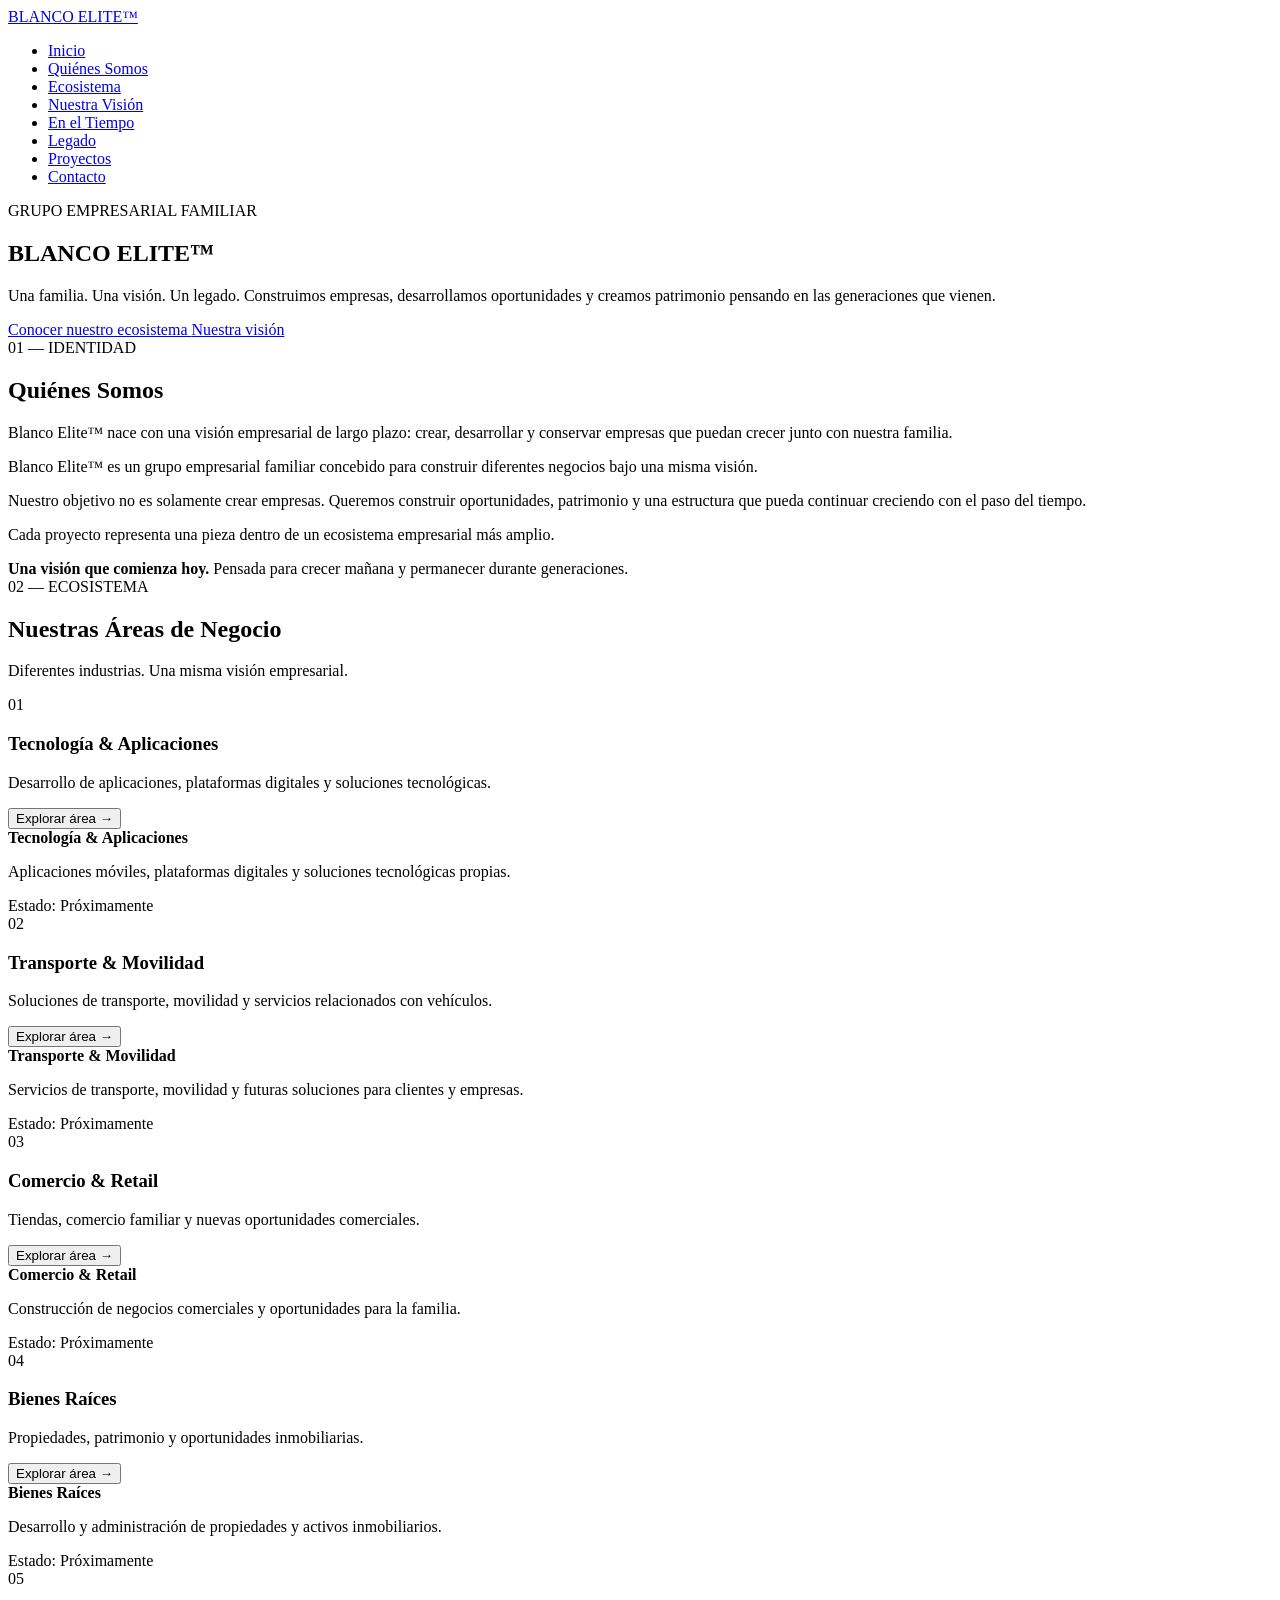
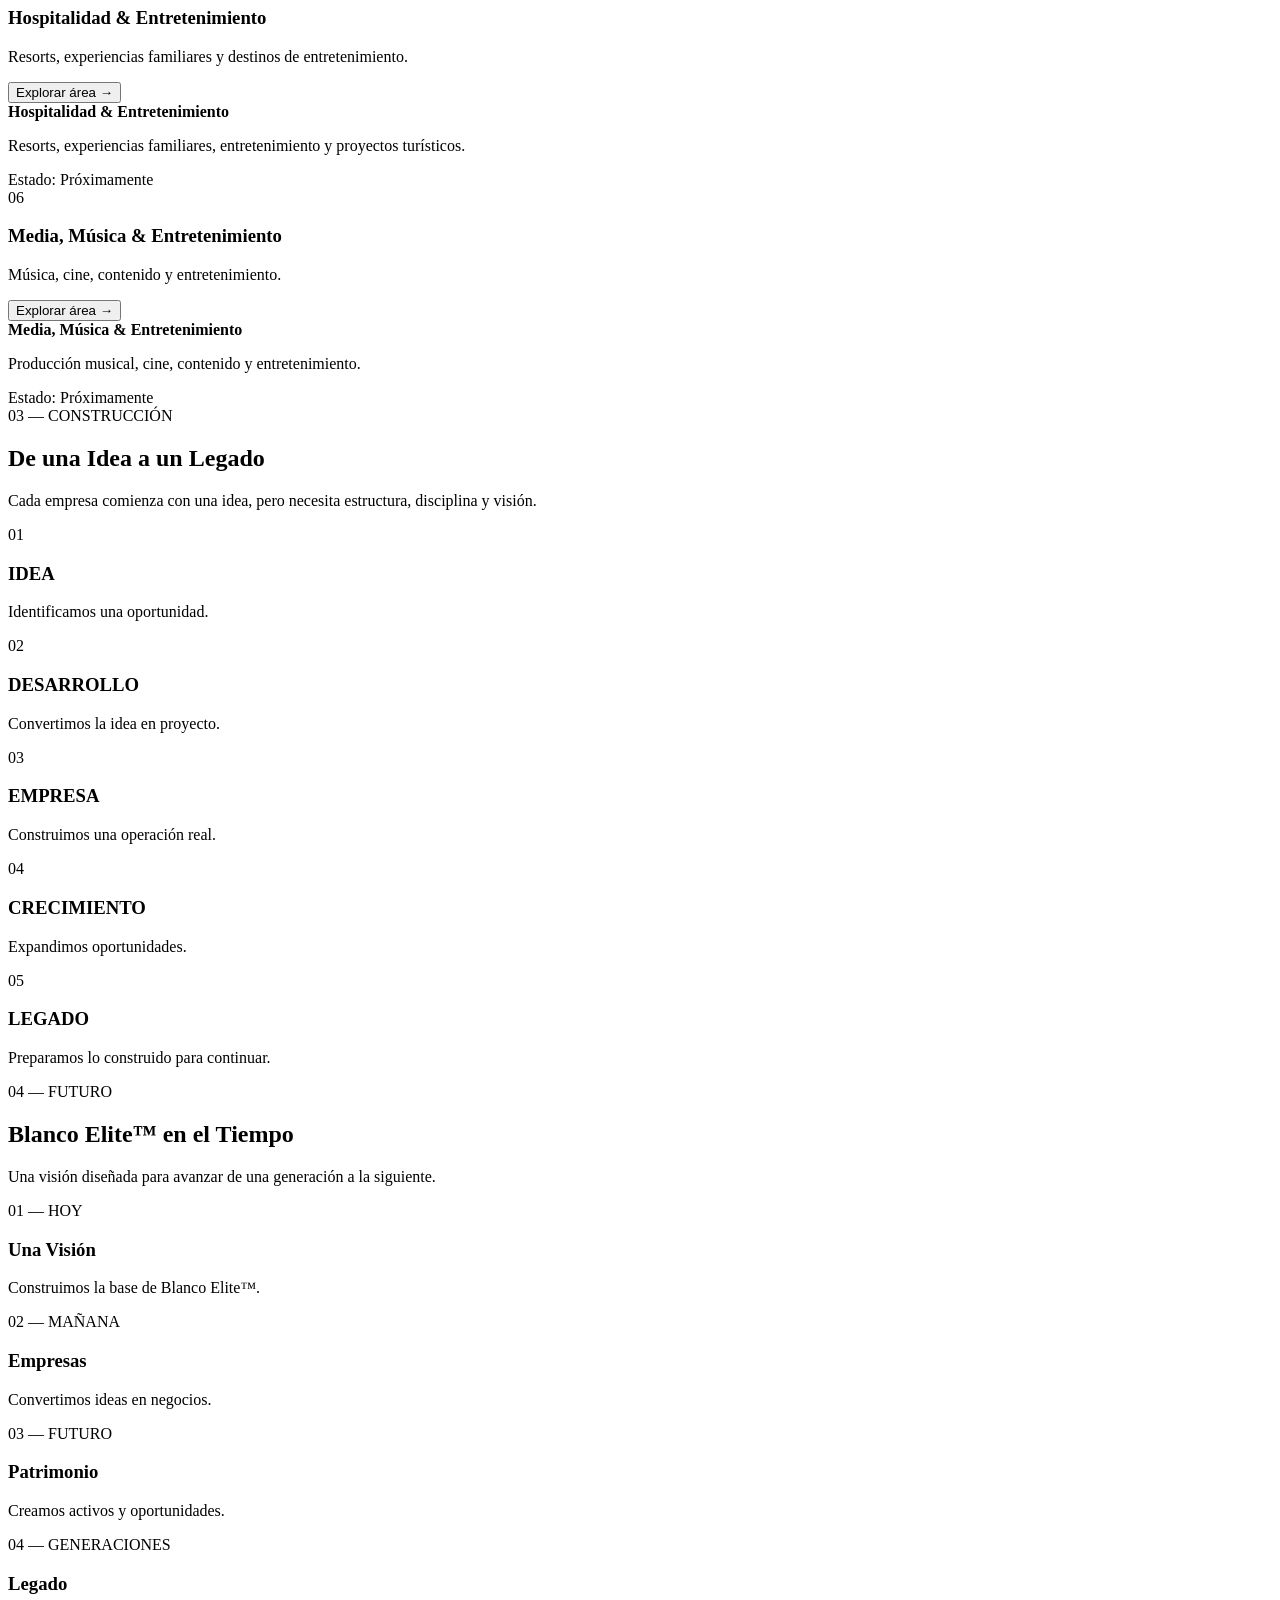
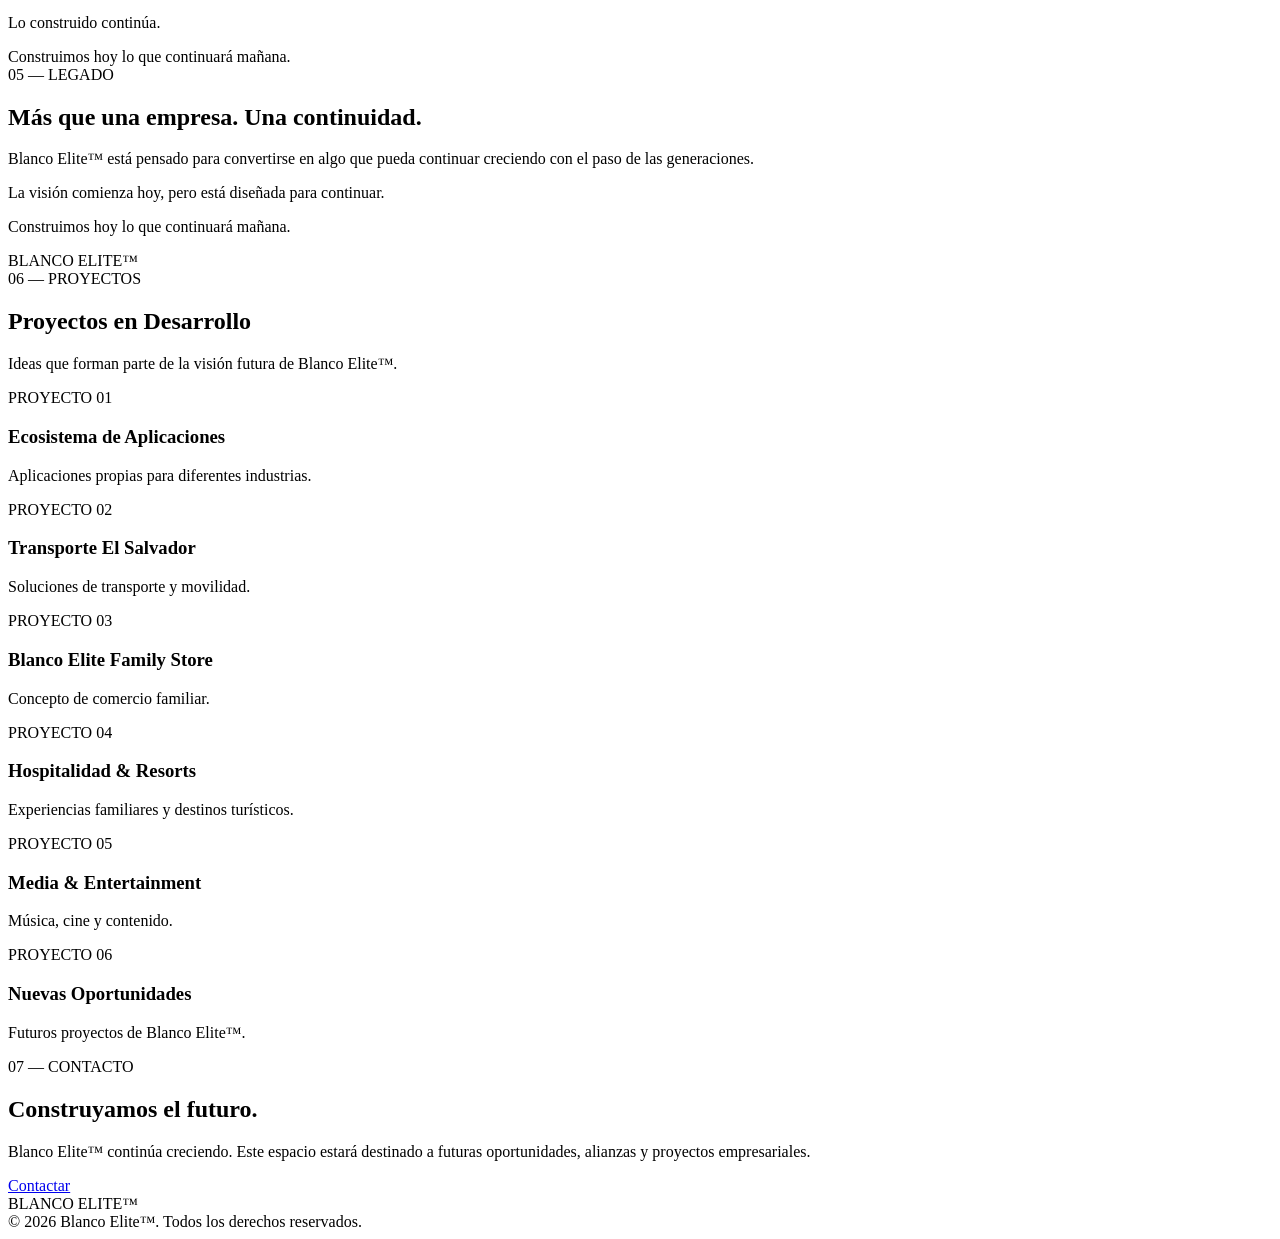
==== index.html @ c0a715a0 "Redesign Blanco Elite website" ====
<!DOCTYPE html>
<html lang="es">
<head>
    <meta charset="UTF-8">
    <meta name="viewport" content="width=device-width, initial-scale=1.0">

    <meta
        name="description"
        content="Blanco Elite™ — Una familia. Una visión. Un legado."
    >

    <title>Blanco Elite™ | Una familia. Una visión. Un legado.</title>

    <link rel="stylesheet" href="style.css">
</head>

<body>

    <!-- =========================================
         HEADER
         ========================================= -->

    <header id="site-header">

        <div class="navbar">

            <a href="#inicio" class="logo">
                BLANCO <span>ELITE™</span>
            </a>

            <nav>
                <ul>
                    <li>
                        <a href="#inicio">Inicio</a>
                    </li>

                    <li>
                        <a href="#quienes-somos">
                            Quiénes Somos
                        </a>
                    </li>

                    <li>
                        <a href="#ecosistema">
                            Ecosistema
                        </a>
                    </li>

                    <li>
                        <a href="#vision">
                            Nuestra Visión
                        </a>
                    </li>

                    <li>
                        <a href="#tiempo">
                            En el Tiempo
                        </a>
                    </li>

                    <li>
                        <a href="#legado">
                            Legado
                        </a>
                    </li>

                    <li>
                        <a href="#proyectos">
                            Proyectos
                        </a>
                    </li>

                    <li>
                        <a href="#contacto">
                            Contacto
                        </a>
                    </li>
                </ul>
            </nav>

        </div>

    </header>


    <!-- =========================================
         CONTENIDO PRINCIPAL
         ========================================= -->

    <main>

        <!-- HERO -->

        <section id="inicio" class="hero">

            <div class="hero-content reveal">

                <span class="hero-eyebrow">
                    GRUPO EMPRESARIAL FAMILIAR
                </span>

                <div class="hero-line"></div>

                <h1>
                    BLANCO
                    <span>ELITE™</span>
                </h1>

                <p>
                    Una familia. Una visión. Un legado.
                    Construimos empresas, desarrollamos
                    oportunidades y creamos patrimonio
                    pensando en las generaciones que vienen.
                </p>

                <div class="hero-buttons">

                    <a
                        href="#ecosistema"
                        class="btn btn-primary"
                    >
                        Conocer nuestro ecosistema
                    </a>

                    <a
                        href="#vision"
                        class="btn btn-outline"
                    >
                        Nuestra visión
                    </a>

                </div>

            </div>

        </section>


        <!-- QUIÉNES SOMOS -->

        <section
            id="quienes-somos"
            class="section about"
        >

            <div class="container">

                <div class="section-header reveal">

                    <span class="section-number">
                        01 — IDENTIDAD
                    </span>

                    <h2 class="section-title">
                        Quiénes Somos
                    </h2>

                    <p class="section-subtitle">
                        Blanco Elite™ nace con una visión
                        empresarial de largo plazo: crear,
                        desarrollar y conservar empresas
                        que puedan crecer junto con nuestra
                        familia.
                    </p>

                </div>


                <div class="about-grid">

                    <div class="about-text reveal">

                        <p>
                            Blanco Elite™ es un grupo empresarial
                            familiar concebido para construir
                            diferentes negocios bajo una misma
                            visión.
                        </p>

                        <p>
                            Nuestro objetivo no es solamente
                            crear empresas. Queremos construir
                            oportunidades, patrimonio y una
                            estructura que pueda continuar
                            creciendo con el paso del tiempo.
                        </p>

                        <p>
                            Cada proyecto representa una pieza
                            dentro de un ecosistema empresarial
                            más amplio.
                        </p>

                    </div>


                    <div class="about-highlight reveal">

                        <strong>
                            Una visión que comienza hoy.
                        </strong>

                        <span>
                            Pensada para crecer mañana y
                            permanecer durante generaciones.
                        </span>

                    </div>

                </div>

            </div>

        </section>


        <!-- ECOSISTEMA -->

        <section
            id="ecosistema"
            class="section ecosystem"
        >

            <div class="container">

                <div class="section-header reveal">

                    <span class="section-number">
                        02 — ECOSISTEMA
                    </span>

                    <h2 class="section-title">
                        Nuestras Áreas de Negocio
                    </h2>

                    <p class="section-subtitle">
                        Diferentes industrias. Una misma
                        visión empresarial.
                    </p>

                </div>


                <div class="business-grid">

                    <!-- 01 -->

                    <article
                        class="business-card reveal"
                        data-business="technology"
                    >

                        <span class="business-number">
                            01
                        </span>

                        <h3>
                            Tecnología & Aplicaciones
                        </h3>

                        <p>
                            Desarrollo de aplicaciones,
                            plataformas digitales y soluciones
                            tecnológicas.
                        </p>

                        <button
                            class="business-button"
                            type="button"
                        >
                            Explorar área
                            <span>→</span>
                        </button>

                        <div class="business-details">

                            <strong>
                                Tecnología & Aplicaciones
                            </strong>

                            <p>
                                Aplicaciones móviles,
                                plataformas digitales y
                                soluciones tecnológicas
                                propias.
                            </p>

                            <span class="business-status">
                                Estado: Próximamente
                            </span>

                        </div>

                    </article>


                    <!-- 02 -->

                    <article
                        class="business-card reveal"
                        data-business="transport"
                    >

                        <span class="business-number">
                            02
                        </span>

                        <h3>
                            Transporte & Movilidad
                        </h3>

                        <p>
                            Soluciones de transporte,
                            movilidad y servicios relacionados
                            con vehículos.
                        </p>

                        <button
                            class="business-button"
                            type="button"
                        >
                            Explorar área
                            <span>→</span>
                        </button>

                        <div class="business-details">

                            <strong>
                                Transporte & Movilidad
                            </strong>

                            <p>
                                Servicios de transporte,
                                movilidad y futuras soluciones
                                para clientes y empresas.
                            </p>

                            <span class="business-status">
                                Estado: Próximamente
                            </span>

                        </div>

                    </article>


                    <!-- 03 -->

                    <article
                        class="business-card reveal"
                        data-business="commerce"
                    >

                        <span class="business-number">
                            03
                        </span>

                        <h3>
                            Comercio & Retail
                        </h3>

                        <p>
                            Tiendas, comercio familiar y
                            nuevas oportunidades comerciales.
                        </p>

                        <button
                            class="business-button"
                            type="button"
                        >
                            Explorar área
                            <span>→</span>
                        </button>

                        <div class="business-details">

                            <strong>
                                Comercio & Retail
                            </strong>

                            <p>
                                Construcción de negocios
                                comerciales y oportunidades
                                para la familia.
                            </p>

                            <span class="business-status">
                                Estado: Próximamente
                            </span>

                        </div>

                    </article>


                    <!-- 04 -->

                    <article
                        class="business-card reveal"
                        data-business="real-estate"
                    >

                        <span class="business-number">
                            04
                        </span>

                        <h3>
                            Bienes Raíces
                        </h3>

                        <p>
                            Propiedades, patrimonio y
                            oportunidades inmobiliarias.
                        </p>

                        <button
                            class="business-button"
                            type="button"
                        >
                            Explorar área
                            <span>→</span>
                        </button>

                        <div class="business-details">

                            <strong>
                                Bienes Raíces
                            </strong>

                            <p>
                                Desarrollo y administración
                                de propiedades y activos
                                inmobiliarios.
                            </p>

                            <span class="business-status">
                                Estado: Próximamente
                            </span>

                        </div>

                    </article>


                    <!-- 05 -->

                    <article
                        class="business-card reveal"
                        data-business="hospitality"
                    >

                        <span class="business-number">
                            05
                        </span>

                        <h3>
                            Hospitalidad & Entretenimiento
                        </h3>

                        <p>
                            Resorts, experiencias familiares
                            y destinos de entretenimiento.
                        </p>

                        <button
                            class="business-button"
                            type="button"
                        >
                            Explorar área
                            <span>→</span>
                        </button>

                        <div class="business-details">

                            <strong>
                                Hospitalidad & Entretenimiento
                            </strong>

                            <p>
                                Resorts, experiencias familiares,
                                entretenimiento y proyectos
                                turísticos.
                            </p>

                            <span class="business-status">
                                Estado: Próximamente
                            </span>

                        </div>

                    </article>


                    <!-- 06 -->

                    <article
                        class="business-card reveal"
                        data-business="media"
                    >

                        <span class="business-number">
                            06
                        </span>

                        <h3>
                            Media, Música & Entretenimiento
                        </h3>

                        <p>
                            Música, cine, contenido y
                            entretenimiento.
                        </p>

                        <button
                            class="business-button"
                            type="button"
                        >
                            Explorar área
                            <span>→</span>
                        </button>

                        <div class="business-details">

                            <strong>
                                Media, Música & Entretenimiento
                            </strong>

                            <p>
                                Producción musical, cine,
                                contenido y entretenimiento.
                            </p>

                            <span class="business-status">
                                Estado: Próximamente
                            </span>

                        </div>

                    </article>

                </div>

            </div>

        </section>


        <!-- VISIÓN / TIMELINE -->

        <section
            id="vision"
            class="section construction"
        >

            <div class="container">

                <div class="section-header reveal">

                    <span class="section-number">
                        03 — CONSTRUCCIÓN
                    </span>

                    <h2 class="section-title">
                        De una Idea a un Legado
                    </h2>

                    <p class="section-subtitle">
                        Cada empresa comienza con una idea,
                        pero necesita estructura, disciplina
                        y visión.
                    </p>

                </div>


                <div class="timeline">

                    <div class="timeline-item reveal">

                        <div class="timeline-number">
                            01
                        </div>

                        <div>
                            <h3>IDEA</h3>

                            <p>
                                Identificamos una oportunidad.
                            </p>
                        </div>

                    </div>


                    <div class="timeline-item reveal">

                        <div class="timeline-number">
                            02
                        </div>

                        <div>
                            <h3>DESARROLLO</h3>

                            <p>
                                Convertimos la idea en proyecto.
                            </p>
                        </div>

                    </div>


                    <div class="timeline-item reveal">

                        <div class="timeline-number">
                            03
                        </div>

                        <div>
                            <h3>EMPRESA</h3>

                            <p>
                                Construimos una operación real.
                            </p>
                        </div>

                    </div>


                    <div class="timeline-item reveal">

                        <div class="timeline-number">
                            04
                        </div>

                        <div>
                            <h3>CRECIMIENTO</h3>

                            <p>
                                Expandimos oportunidades.
                            </p>
                        </div>

                    </div>


                    <div class="timeline-item reveal">

                        <div class="timeline-number">
                            05
                        </div>

                        <div>
                            <h3>LEGADO</h3>

                            <p>
                                Preparamos lo construido
                                para continuar.
                            </p>
                        </div>

                    </div>

                </div>

            </div>

        </section>


        <!-- EN EL TIEMPO -->

        <section
            id="tiempo"
            class="section time-section"
        >

            <div class="container">

                <div class="section-header reveal">

                    <span class="section-number">
                        04 — FUTURO
                    </span>

                    <h2 class="section-title">
                        Blanco Elite™ en el Tiempo
                    </h2>

                    <p class="section-subtitle">
                        Una visión diseñada para avanzar
                        de una generación a la siguiente.
                    </p>

                </div>


                <div class="time-grid">

                    <div class="time-card reveal">

                        <span>
                            01 — HOY
                        </span>

                        <h3>
                            Una Visión
                        </h3>

                        <p>
                            Construimos la base de
                            Blanco Elite™.
                        </p>

                    </div>


                    <div class="time-card reveal">

                        <span>
                            02 — MAÑANA
                        </span>

                        <h3>
                            Empresas
                        </h3>

                        <p>
                            Convertimos ideas en negocios.
                        </p>

                    </div>


                    <div class="time-card reveal">

                        <span>
                            03 — FUTURO
                        </span>

                        <h3>
                            Patrimonio
                        </h3>

                        <p>
                            Creamos activos y oportunidades.
                        </p>

                    </div>


                    <div class="time-card reveal">

                        <span>
                            04 — GENERACIONES
                        </span>

                        <h3>
                            Legado
                        </h3>

                        <p>
                            Lo construido continúa.
                        </p>

                    </div>

                </div>


                <div class="time-statement reveal">
                    Construimos hoy lo que
                    <span>continuará mañana.</span>
                </div>

            </div>

        </section>


        <!-- LEGADO -->

        <section
            id="legado"
            class="section legacy"
        >

            <div class="container">

                <div class="legacy-grid">

                    <div class="legacy-text reveal">

                        <span class="section-number">
                            05 — LEGADO
                        </span>

                        <h2 class="section-title">
                            Más que una empresa.
                            Una continuidad.
                        </h2>

                        <p>
                            Blanco Elite™ está pensado para
                            convertirse en algo que pueda
                            continuar creciendo con el paso
                            de las generaciones.
                        </p>

                        <p>
                            La visión comienza hoy, pero
                            está diseñada para continuar.
                        </p>

                    </div>


                    <div class="legacy-quote reveal">

                        <p>
                            Construimos hoy lo que continuará
                            mañana.
                        </p>

                        <span>
                            BLANCO ELITE™
                        </span>

                    </div>

                </div>

            </div>

        </section>


        <!-- PROYECTOS -->

        <section
            id="proyectos"
            class="section projects"
        >

            <div class="container">

                <div class="section-header reveal">

                    <span class="section-number">
                        06 — PROYECTOS
                    </span>

                    <h2 class="section-title">
                        Proyectos en Desarrollo
                    </h2>

                    <p class="section-subtitle">
                        Ideas que forman parte de la visión
                        futura de Blanco Elite™.
                    </p>

                </div>


                <div class="project-list">

                    <div class="project-item reveal">

                        <span>
                            PROYECTO 01
                        </span>

                        <h3>
                            Ecosistema de Aplicaciones
                        </h3>

                        <p>
                            Aplicaciones propias para
                            diferentes industrias.
                        </p>

                    </div>


                    <div class="project-item reveal">

                        <span>
                            PROYECTO 02
                        </span>

                        <h3>
                            Transporte El Salvador
                        </h3>

                        <p>
                            Soluciones de transporte y
                            movilidad.
                        </p>

                    </div>


                    <div class="project-item reveal">

                        <span>
                            PROYECTO 03
                        </span>

                        <h3>
                            Blanco Elite Family Store
                        </h3>

                        <p>
                            Concepto de comercio familiar.
                        </p>

                    </div>


                    <div class="project-item reveal">

                        <span>
                            PROYECTO 04
                        </span>

                        <h3>
                            Hospitalidad & Resorts
                        </h3>

                        <p>
                            Experiencias familiares y
                            destinos turísticos.
                        </p>

                    </div>


                    <div class="project-item reveal">

                        <span>
                            PROYECTO 05
                        </span>

                        <h3>
                            Media & Entertainment
                        </h3>

                        <p>
                            Música, cine y contenido.
                        </p>

                    </div>


                    <div class="project-item reveal">

                        <span>
                            PROYECTO 06
                        </span>

                        <h3>
                            Nuevas Oportunidades
                        </h3>

                        <p>
                            Futuros proyectos de
                            Blanco Elite™.
                        </p>

                    </div>

                </div>

            </div>

        </section>


        <!-- CONTACTO -->

        <section
            id="contacto"
            class="section contact"
        >

            <div class="container">

                <div class="contact-box reveal">

                    <div>

                        <span class="section-number">
                            07 — CONTACTO
                        </span>

                        <h2 class="section-title">
                            Construyamos el futuro.
                        </h2>

                        <p>
                            Blanco Elite™ continúa creciendo.
                            Este espacio estará destinado a
                            futuras oportunidades, alianzas
                            y proyectos empresariales.
                        </p>

                    </div>


                    <a
                        href="#"
                        class="btn btn-primary"
                        id="contact-button"
                    >
                        Contactar
                    </a>

                </div>

            </div>

        </section>

    </main>


    <!-- =========================================
         FOOTER
         ========================================= -->

    <footer>

        <div class="footer-inner">

            <div class="footer-brand">
                BLANCO <span>ELITE™</span>
            </div>

            <div class="footer-copy">
                © 2026 Blanco Elite™.
                Todos los derechos reservados.
            </div>

        </div>

        <div class="footer-line"></div>

    </footer>


    <script src="script.js"></script>

</body>
</html>
---- style.css ----
/* =========================================
   AJUSTE FINAL — MÓVIL
   ========================================= */

@media (max-width: 700px) {

    body {
        width: 100%;
        overflow-x: hidden;
    }

    .container,
    .navbar {
        width: 90%;
        margin-left: auto;
        margin-right: auto;
    }

    .hero-content {
        width: 90%;
        margin-left: auto;
        margin-right: auto;
    }

    .hero h1 {
        font-size: clamp(3rem, 16vw, 5rem);
        line-height: 0.95;
        letter-spacing: -2px;
    }

    .hero p {
        font-size: 1rem;
        line-height: 1.7;
    }

    .hero-buttons {
        flex-direction: column;
        align-items: stretch;
    }

    .hero-buttons .btn {
        width: 100%;
    }

    .section-title {
        font-size: clamp(2rem, 10vw, 3rem);
        line-height: 1.05;
    }

    .section-subtitle {
        font-size: 0.95rem;
    }

    .about-grid {
        display: block;
    }

    .about-text {
        margin-bottom: 30px;
    }

    .business-grid {
        display: grid;
        grid-template-columns: 1fr;
        gap: 18px;
    }

    .business-card {
        width: 100%;
        min-height: auto;
        padding: 30px;
    }

    .business-card.selected {
        transform: translateY(-5px);
    }

    .business-details {
        width: 100%;
    }

    .timeline {
        display: grid;
        grid-template-columns: 1fr;
        gap: 30px;
    }

    .timeline-item {
        display: grid;
        grid-template-columns: 64px 1fr;
        column-gap: 18px;
        align-items: start;
        text-align: left;
    }

    .timeline-number {
        grid-row: span 2;
        margin: 0;
    }

    .time-grid {
        display: grid;
        grid-template-columns: 1fr;
        gap: 2px;
    }

    .time-card {
        min-height: auto;
        padding: 32px 25px;
    }

    .legacy-grid {
        display: grid;
        grid-template-columns: 1fr;
        gap: 40px;
    }

    .legacy-quote {
        padding: 35px 25px;
    }

    .project-list {
        display: grid;
        grid-template-columns: 1fr;
        gap: 18px;
    }

    .project-item {
        padding: 30px 25px;
    }

    .contact-box {
        display: grid;
        grid-template-columns: 1fr;
        gap: 30px;
        padding: 35px 25px;
    }

    .contact-box .btn {
        width: 100%;
    }

    .footer-inner {
        width: 90%;
        margin: 0 auto;

        display: flex;
        flex-direction: column;
        align-items: flex-start;
        gap: 15px;
    }

    .footer-copy {
        line-height: 1.5;
    }

}
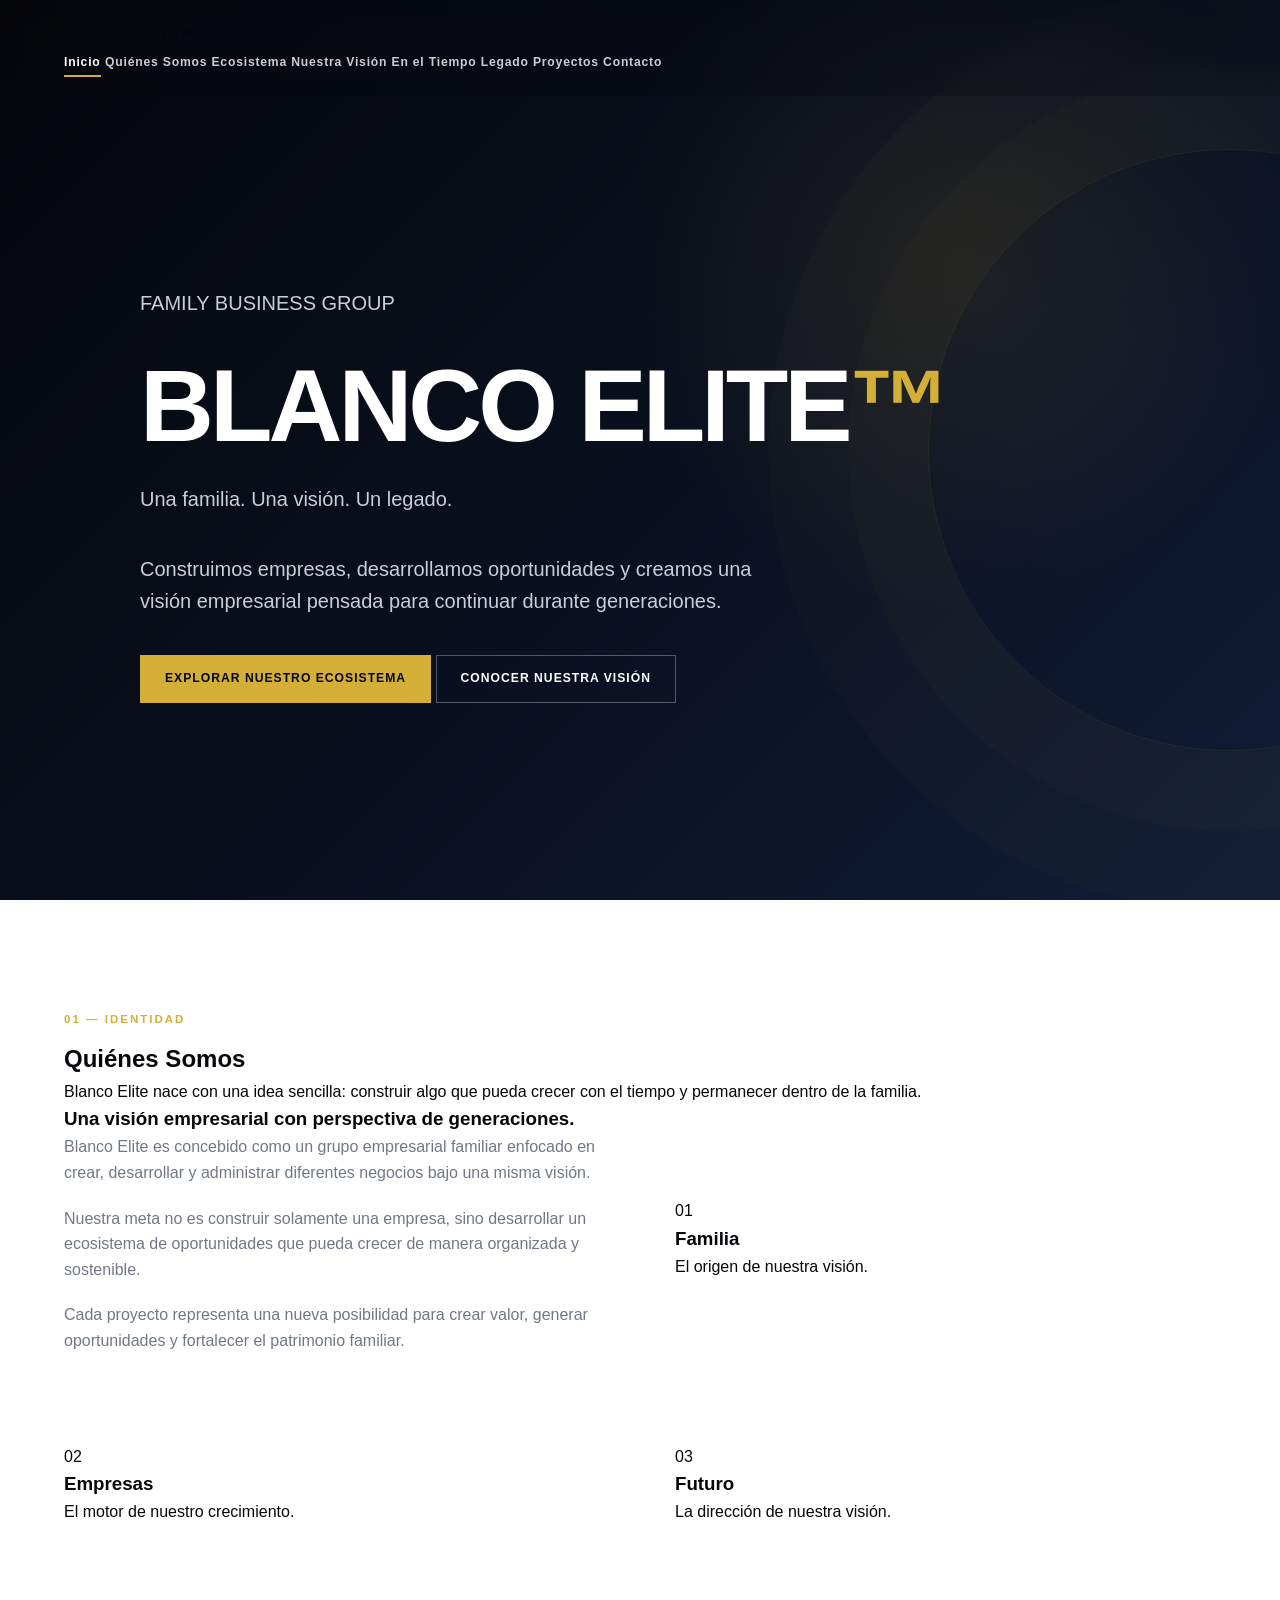
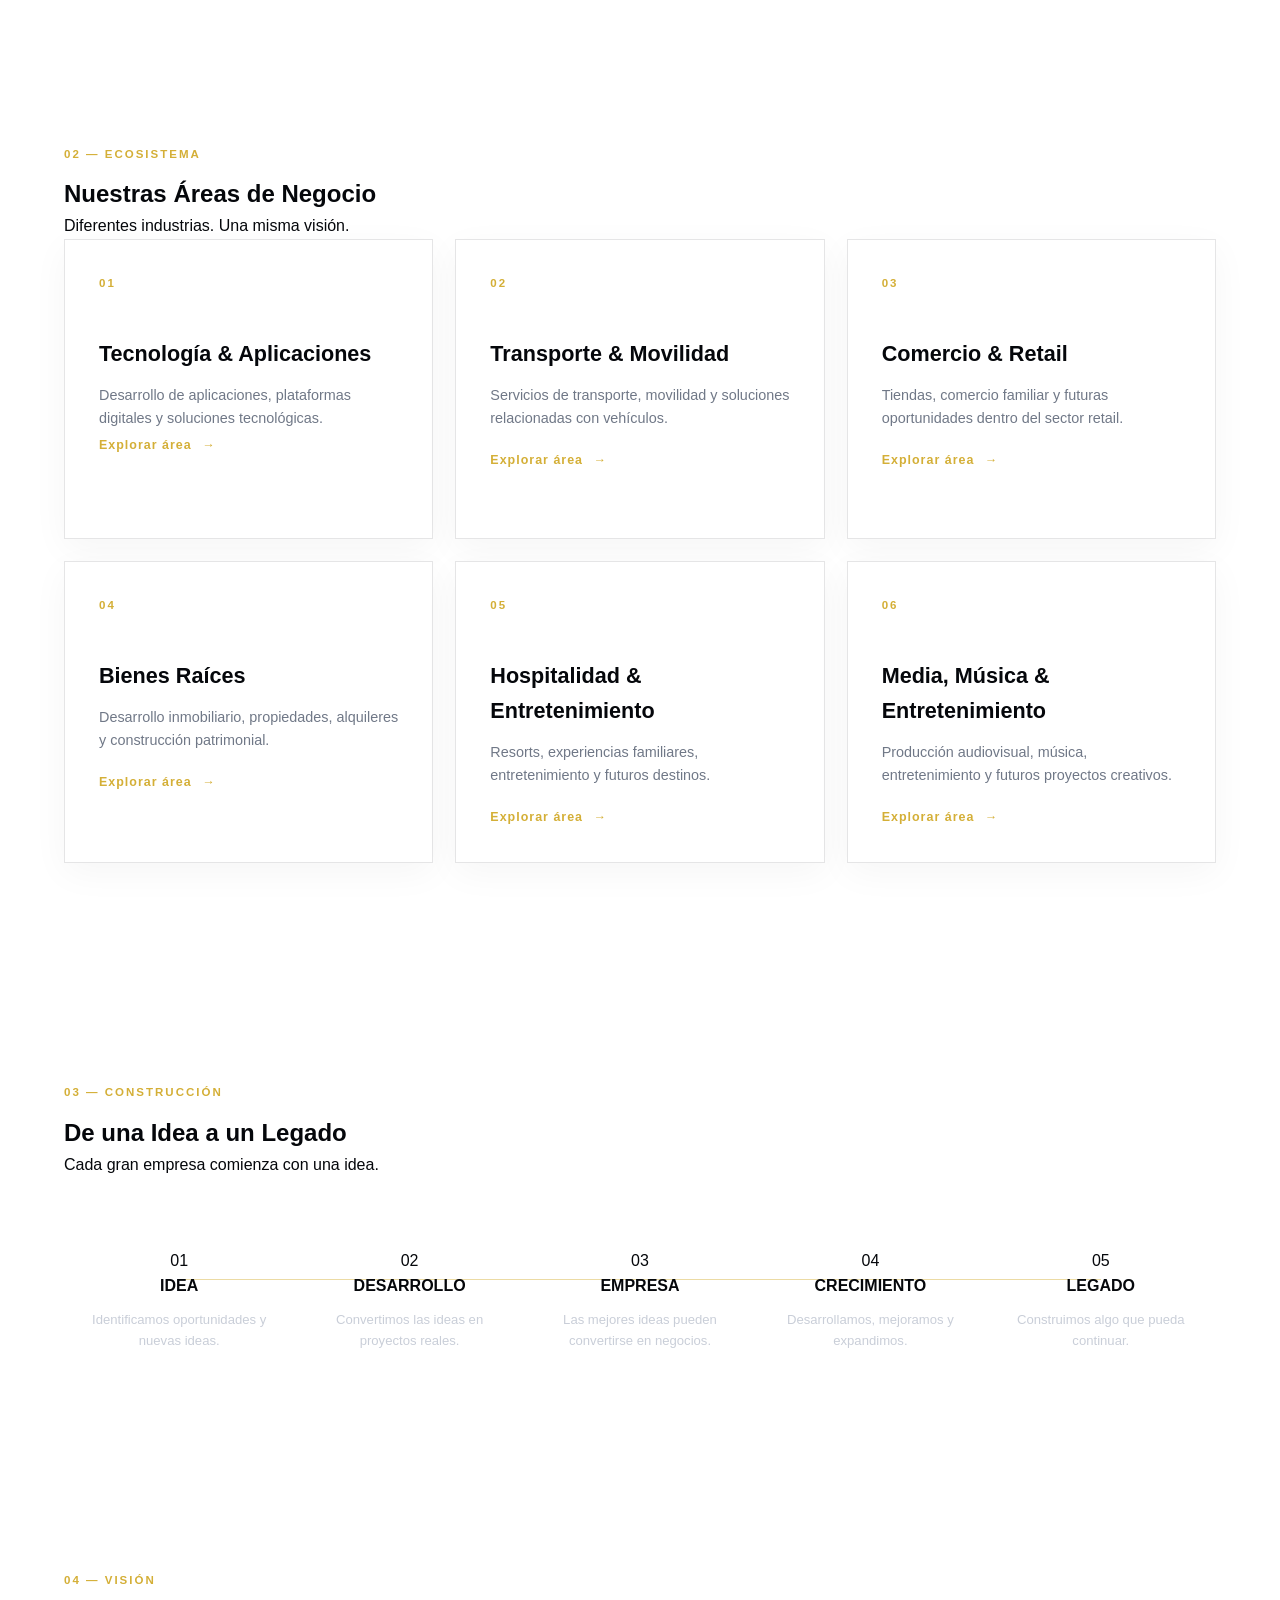
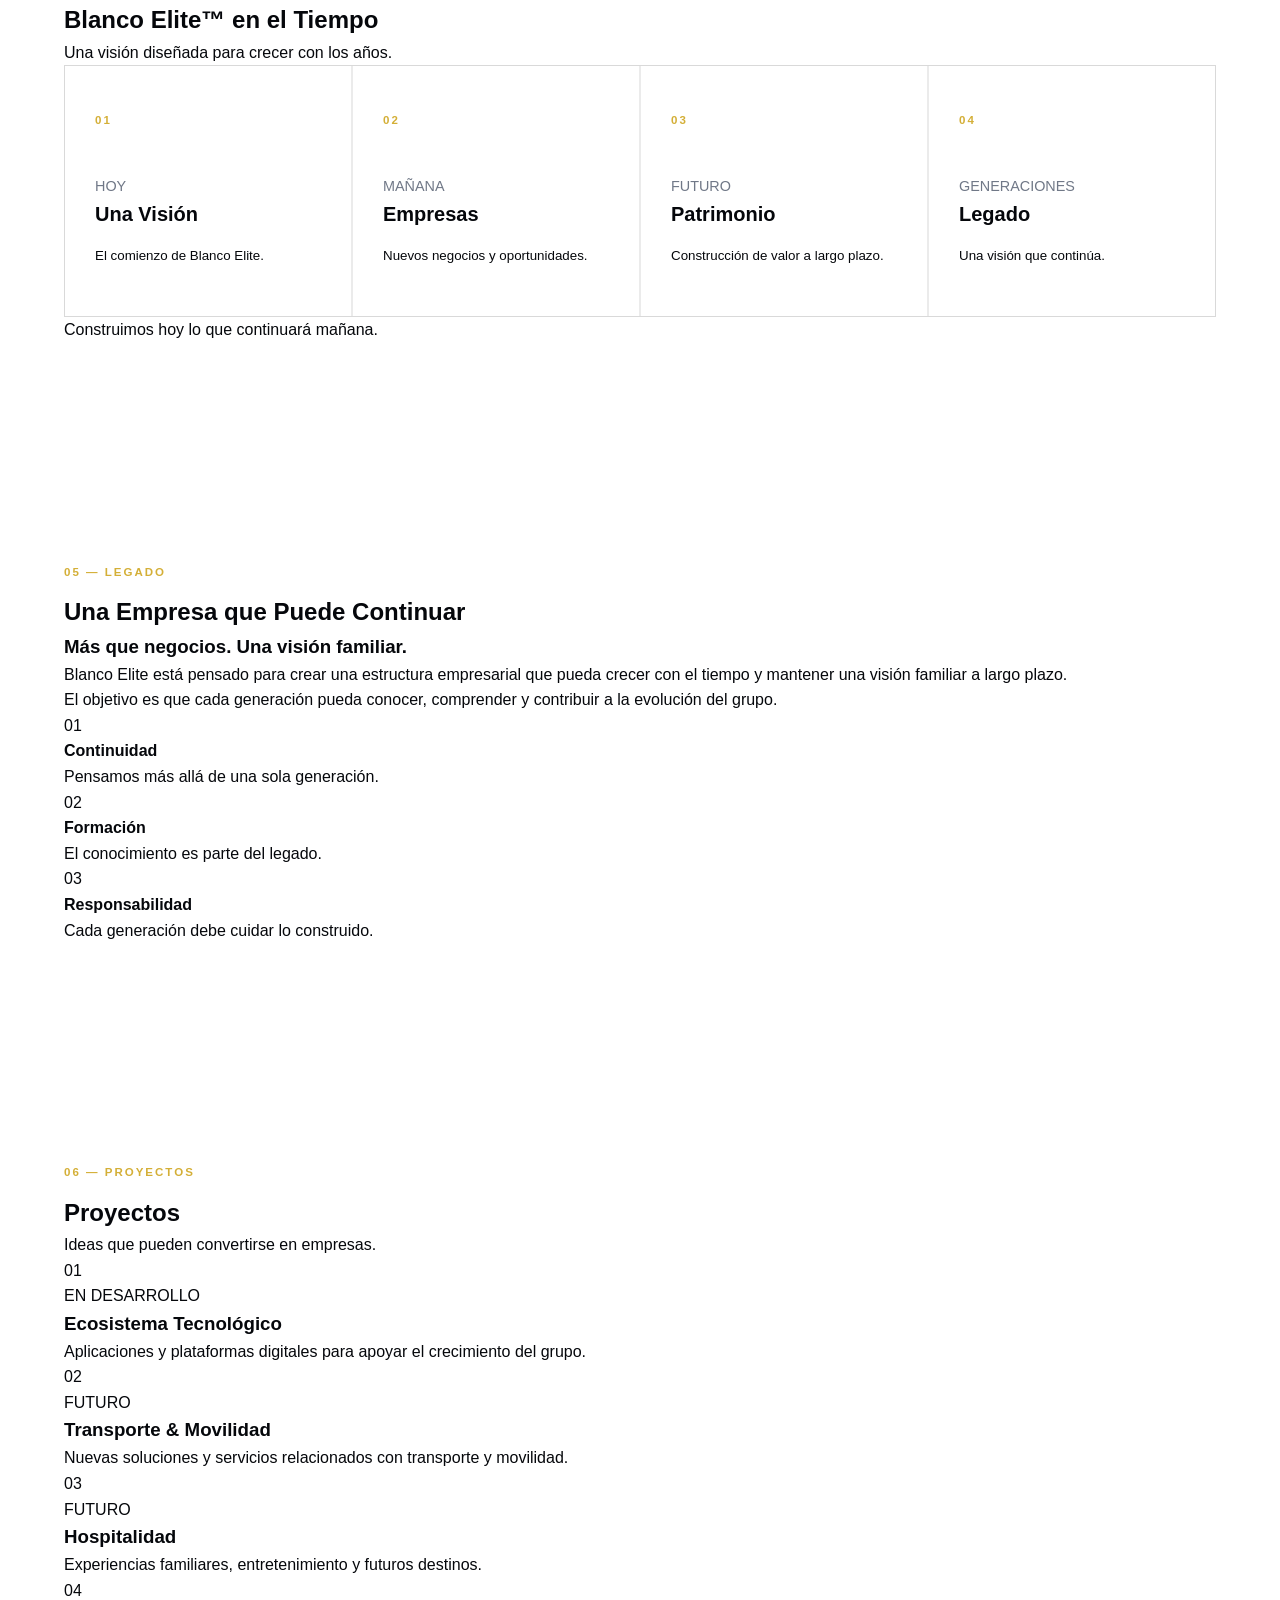
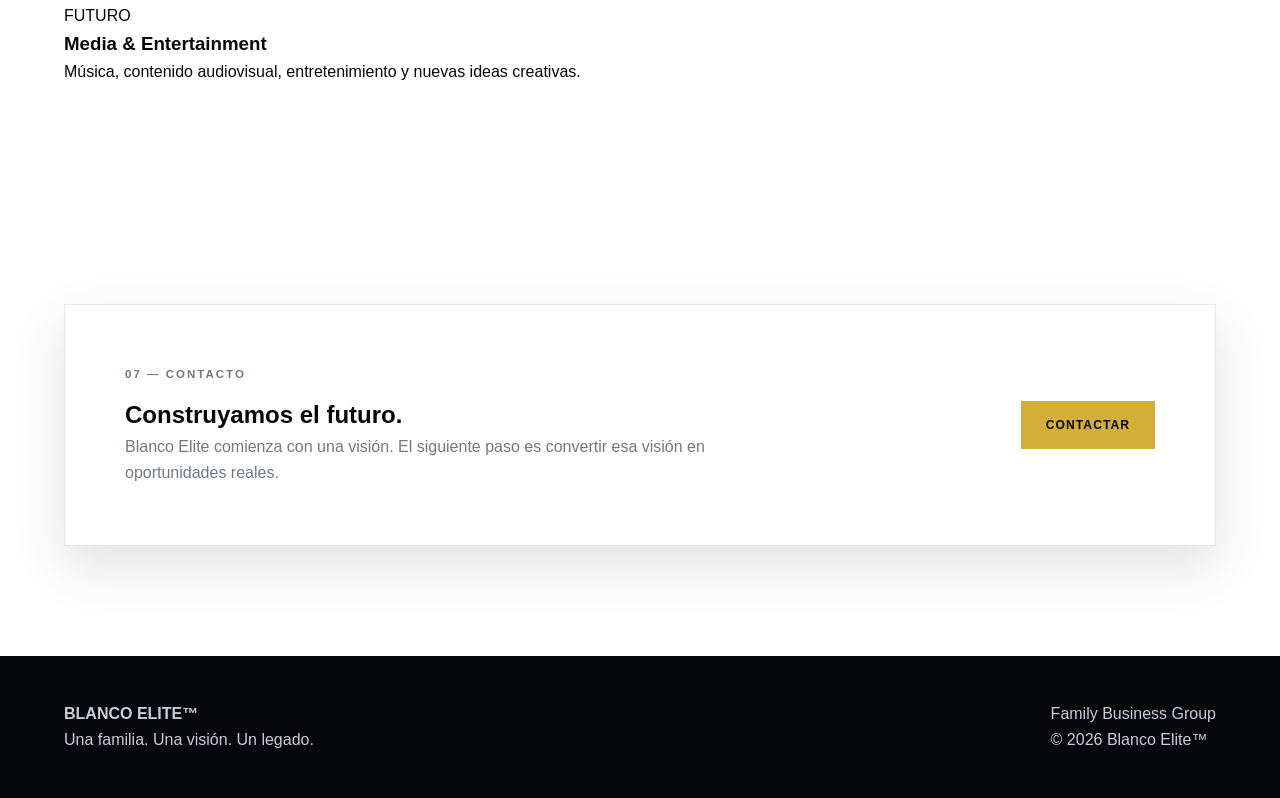
==== commit b5402afc: "Redesign Blanco Elite website" ====
--- a/index.html
+++ b/index.html
@@ -4,129 +4,111 @@
     <meta charset="UTF-8">
     <meta name="viewport" content="width=device-width, initial-scale=1.0">
 
+    <title>Blanco Elite™ | Family Business Group</title>
+
     <meta
         name="description"
         content="Blanco Elite™ — Una familia. Una visión. Un legado."
     >
 
-    <title>Blanco Elite™ | Una familia. Una visión. Un legado.</title>
-
     <link rel="stylesheet" href="style.css">
 </head>
 
 <body>
 
-    <!-- =========================================
+    <!-- =========================
          HEADER
-         ========================================= -->
-
-    <header id="site-header">
-
-        <div class="navbar">
-
-            <a href="#inicio" class="logo">
-                BLANCO <span>ELITE™</span>
+    ========================== -->
+
+    <header class="site-header" id="site-header">
+        <div class="container header-inner">
+
+            <a href="#inicio" class="brand">
+                BLANCO ELITE<span>™</span>
             </a>
 
-            <nav>
-                <ul>
-                    <li>
-                        <a href="#inicio">Inicio</a>
-                    </li>
-
-                    <li>
-                        <a href="#quienes-somos">
-                            Quiénes Somos
-                        </a>
-                    </li>
-
-                    <li>
-                        <a href="#ecosistema">
-                            Ecosistema
-                        </a>
-                    </li>
-
-                    <li>
-                        <a href="#vision">
-                            Nuestra Visión
-                        </a>
-                    </li>
-
-                    <li>
-                        <a href="#tiempo">
-                            En el Tiempo
-                        </a>
-                    </li>
-
-                    <li>
-                        <a href="#legado">
-                            Legado
-                        </a>
-                    </li>
-
-                    <li>
-                        <a href="#proyectos">
-                            Proyectos
-                        </a>
-                    </li>
-
-                    <li>
-                        <a href="#contacto">
-                            Contacto
-                        </a>
-                    </li>
-                </ul>
+            <nav class="main-nav" aria-label="Navegación principal">
+
+                <a href="#inicio">Inicio</a>
+
+                <a href="#quienes-somos">
+                    Quiénes Somos
+                </a>
+
+                <a href="#ecosistema">
+                    Ecosistema
+                </a>
+
+                <a href="#vision">
+                    Nuestra Visión
+                </a>
+
+                <a href="#tiempo">
+                    En el Tiempo
+                </a>
+
+                <a href="#legado">
+                    Legado
+                </a>
+
+                <a href="#proyectos">
+                    Proyectos
+                </a>
+
+                <a href="#contacto">
+                    Contacto
+                </a>
+
             </nav>
 
         </div>
-
     </header>
 
 
-    <!-- =========================================
-         CONTENIDO PRINCIPAL
-         ========================================= -->
-
     <main>
 
-        <!-- HERO -->
-
-        <section id="inicio" class="hero">
-
-            <div class="hero-content reveal">
-
-                <span class="hero-eyebrow">
-                    GRUPO EMPRESARIAL FAMILIAR
-                </span>
-
-                <div class="hero-line"></div>
+        <!-- =========================
+             HERO
+        ========================== -->
+
+        <section class="hero section-dark" id="inicio">
+
+            <div class="hero-overlay"></div>
+
+            <div class="container hero-content reveal">
+
+                <p class="eyebrow">
+                    FAMILY BUSINESS GROUP
+                </p>
 
                 <h1>
-                    BLANCO
-                    <span>ELITE™</span>
+                    BLANCO ELITE<span>™</span>
                 </h1>
 
-                <p>
+                <p class="hero-subtitle">
                     Una familia. Una visión. Un legado.
-                    Construimos empresas, desarrollamos
-                    oportunidades y creamos patrimonio
-                    pensando en las generaciones que vienen.
                 </p>
 
-                <div class="hero-buttons">
+                <p class="hero-description">
+                    Construimos empresas, desarrollamos oportunidades
+                    y creamos una visión empresarial pensada para
+                    continuar durante generaciones.
+                </p>
+
+                <div class="hero-actions">
 
                     <a
                         href="#ecosistema"
                         class="btn btn-primary"
                     >
-                        Conocer nuestro ecosistema
+                        Explorar nuestro ecosistema
                     </a>
 
                     <a
                         href="#vision"
                         class="btn btn-outline"
                     >
-                        Nuestra visión
+                        Conocer nuestra visión
                     </a>
 
                 </div>
@@ -136,31 +118,31 @@
         </section>
 
 
-        <!-- QUIÉNES SOMOS -->
+        <!-- =========================
+             QUIÉNES SOMOS
+        ========================== -->
 
         <section
+            class="section section-light"
             id="quienes-somos"
-            class="section about"
         >
 
             <div class="container">
 
-                <div class="section-header reveal">
-
-                    <span class="section-number">
+                <div class="section-heading reveal">
+
+                    <p class="section-number">
                         01 — IDENTIDAD
-                    </span>
-
-                    <h2 class="section-title">
+                    </p>
+
+                    <h2>
                         Quiénes Somos
                     </h2>
 
-                    <p class="section-subtitle">
-                        Blanco Elite™ nace con una visión
-                        empresarial de largo plazo: crear,
-                        desarrollar y conservar empresas
-                        que puedan crecer junto con nuestra
-                        familia.
+                    <p class="section-intro">
+                        Blanco Elite nace con una idea sencilla:
+                        construir algo que pueda crecer con el tiempo
+                        y permanecer dentro de la familia.
                     </p>
 
                 </div>
@@ -170,40 +152,78 @@
 
                     <div class="about-text reveal">
 
-                        <p>
-                            Blanco Elite™ es un grupo empresarial
-                            familiar concebido para construir
-                            diferentes negocios bajo una misma
-                            visión.
-                        </p>
-
-                        <p>
-                            Nuestro objetivo no es solamente
-                            crear empresas. Queremos construir
-                            oportunidades, patrimonio y una
-                            estructura que pueda continuar
-                            creciendo con el paso del tiempo.
-                        </p>
-
-                        <p>
-                            Cada proyecto representa una pieza
-                            dentro de un ecosistema empresarial
-                            más amplio.
-                        </p>
-
-                    </div>
-
-
-                    <div class="about-highlight reveal">
-
-                        <strong>
-                            Una visión que comienza hoy.
-                        </strong>
-
-                        <span>
-                            Pensada para crecer mañana y
-                            permanecer durante generaciones.
-                        </span>
+                        <h3>
+                            Una visión empresarial con perspectiva de generaciones.
+                        </h3>
+
+                        <p>
+                            Blanco Elite es concebido como un grupo empresarial
+                            familiar enfocado en crear, desarrollar y administrar
+                            diferentes negocios bajo una misma visión.
+                        </p>
+
+                        <p>
+                            Nuestra meta no es construir solamente una empresa,
+                            sino desarrollar un ecosistema de oportunidades que
+                            pueda crecer de manera organizada y sostenible.
+                        </p>
+
+                        <p>
+                            Cada proyecto representa una nueva posibilidad para
+                            crear valor, generar oportunidades y fortalecer el
+                            patrimonio familiar.
+                        </p>
+
+                    </div>
+
+
+                    <div class="about-card reveal">
+
+                        <span class="about-card-number">
+                            01
+                        </span>
+
+                        <h3>
+                            Familia
+                        </h3>
+
+                        <p>
+                            El origen de nuestra visión.
+                        </p>
+
+                    </div>
+
+
+                    <div class="about-card reveal">
+
+                        <span class="about-card-number">
+                            02
+                        </span>
+
+                        <h3>
+                            Empresas
+                        </h3>
+
+                        <p>
+                            El motor de nuestro crecimiento.
+                        </p>
+
+                    </div>
+
+
+                    <div class="about-card reveal">
+
+                        <span class="about-card-number">
+                            03
+                        </span>
+
+                        <h3>
+                            Futuro
+                        </h3>
+
+                        <p>
+                            La dirección de nuestra visión.
+                        </p>
 
                     </div>
 
@@ -214,28 +234,29 @@
         </section>
 
 
-        <!-- ECOSISTEMA -->
+        <!-- =========================
+             ECOSISTEMA
+        ========================== -->
 
         <section
+            class="section section-soft"
             id="ecosistema"
-            class="section ecosystem"
         >
 
             <div class="container">
 
-                <div class="section-header reveal">
-
-                    <span class="section-number">
+                <div class="section-heading reveal">
+
+                    <p class="section-number">
                         02 — ECOSISTEMA
-                    </span>
-
-                    <h2 class="section-title">
+                    </p>
+
+                    <h2>
                         Nuestras Áreas de Negocio
                     </h2>
 
-                    <p class="section-subtitle">
-                        Diferentes industrias. Una misma
-                        visión empresarial.
+                    <p class="section-intro">
+                        Diferentes industrias. Una misma visión.
                     </p>
 
                 </div>
@@ -243,11 +264,11 @@
 
                 <div class="business-grid">
 
-                    <!-- 01 -->
+
+                    <!-- TECNOLOGÍA -->
 
                     <article
                         class="business-card reveal"
-                        data-business="technology"
                     >
 
                         <span class="business-number">
@@ -255,14 +276,67 @@
                         </span>
 
                         <h3>
-                            Tecnología & Aplicaciones
-                        </h3>
-
-                        <p>
-                            Desarrollo de aplicaciones,
-                            plataformas digitales y soluciones
-                            tecnológicas.
-                        </p>
+                            Tecnología &amp; Aplicaciones
+                        </h3>
+
+                        <p>
+                            Desarrollo de aplicaciones, plataformas
+                            digitales y soluciones tecnológicas.
+                        </p>
+
+                        <div class="business-details">
+
+                            <strong>
+                                Tecnología &amp; Aplicaciones
+                            </strong>
+
+                            <span>
+                                Estado: Próximamente
+                            </span>
+
+                        </div>
+
+                        <a
+                            href="tecnologia.html"
+                            class="business-button"
+                        >
+                            Explorar área
+                            <span>→</span>
+                        </a>
+
+                    </article>
+
+
+                    <!-- TRANSPORTE -->
+
+                    <article
+                        class="business-card reveal"
+                    >
+
+                        <span class="business-number">
+                            02
+                        </span>
+
+                        <h3>
+                            Transporte &amp; Movilidad
+                        </h3>
+
+                        <p>
+                            Servicios de transporte, movilidad y soluciones
+                            relacionadas con vehículos.
+                        </p>
+
+                        <div class="business-details">
+
+                            <strong>
+                                Transporte &amp; Movilidad
+                            </strong>
+
+                            <span>
+                                Estado: Próximamente
+                            </span>
+
+                        </div>
 
                         <button
                             class="business-button"
@@ -272,48 +346,39 @@
                             <span>→</span>
                         </button>
 
+                    </article>
+
+
+                    <!-- COMERCIO -->
+
+                    <article
+                        class="business-card reveal"
+                    >
+
+                        <span class="business-number">
+                            03
+                        </span>
+
+                        <h3>
+                            Comercio &amp; Retail
+                        </h3>
+
+                        <p>
+                            Tiendas, comercio familiar y futuras
+                            oportunidades dentro del sector retail.
+                        </p>
+
                         <div class="business-details">
 
                             <strong>
-                                Tecnología & Aplicaciones
+                                Comercio &amp; Retail
                             </strong>
 
-                            <p>
-                                Aplicaciones móviles,
-                                plataformas digitales y
-                                soluciones tecnológicas
-                                propias.
-                            </p>
-
-                            <span class="business-status">
+                            <span>
                                 Estado: Próximamente
                             </span>
 
                         </div>
-
-                    </article>
-
-
-                    <!-- 02 -->
-
-                    <article
-                        class="business-card reveal"
-                        data-business="transport"
-                    >
-
-                        <span class="business-number">
-                            02
-                        </span>
-
-                        <h3>
-                            Transporte & Movilidad
-                        </h3>
-
-                        <p>
-                            Soluciones de transporte,
-                            movilidad y servicios relacionados
-                            con vehículos.
-                        </p>
 
                         <button
                             class="business-button"
@@ -323,46 +388,39 @@
                             <span>→</span>
                         </button>
 
+                    </article>
+
+
+                    <!-- BIENES RAÍCES -->
+
+                    <article
+                        class="business-card reveal"
+                    >
+
+                        <span class="business-number">
+                            04
+                        </span>
+
+                        <h3>
+                            Bienes Raíces
+                        </h3>
+
+                        <p>
+                            Desarrollo inmobiliario, propiedades,
+                            alquileres y construcción patrimonial.
+                        </p>
+
                         <div class="business-details">
 
                             <strong>
-                                Transporte & Movilidad
+                                Bienes Raíces
                             </strong>
 
-                            <p>
-                                Servicios de transporte,
-                                movilidad y futuras soluciones
-                                para clientes y empresas.
-                            </p>
-
-                            <span class="business-status">
+                            <span>
                                 Estado: Próximamente
                             </span>
 
                         </div>
-
-                    </article>
-
-
-                    <!-- 03 -->
-
-                    <article
-                        class="business-card reveal"
-                        data-business="commerce"
-                    >
-
-                        <span class="business-number">
-                            03
-                        </span>
-
-                        <h3>
-                            Comercio & Retail
-                        </h3>
-
-                        <p>
-                            Tiendas, comercio familiar y
-                            nuevas oportunidades comerciales.
-                        </p>
 
                         <button
                             class="business-button"
@@ -372,46 +430,39 @@
                             <span>→</span>
                         </button>
 
+                    </article>
+
+
+                    <!-- HOSPITALIDAD -->
+
+                    <article
+                        class="business-card reveal"
+                    >
+
+                        <span class="business-number">
+                            05
+                        </span>
+
+                        <h3>
+                            Hospitalidad &amp; Entretenimiento
+                        </h3>
+
+                        <p>
+                            Resorts, experiencias familiares,
+                            entretenimiento y futuros destinos.
+                        </p>
+
                         <div class="business-details">
 
                             <strong>
-                                Comercio & Retail
+                                Hospitalidad &amp; Entretenimiento
                             </strong>
 
-                            <p>
-                                Construcción de negocios
-                                comerciales y oportunidades
-                                para la familia.
-                            </p>
-
-                            <span class="business-status">
+                            <span>
                                 Estado: Próximamente
                             </span>
 
                         </div>
-
-                    </article>
-
-
-                    <!-- 04 -->
-
-                    <article
-                        class="business-card reveal"
-                        data-business="real-estate"
-                    >
-
-                        <span class="business-number">
-                            04
-                        </span>
-
-                        <h3>
-                            Bienes Raíces
-                        </h3>
-
-                        <p>
-                            Propiedades, patrimonio y
-                            oportunidades inmobiliarias.
-                        </p>
 
                         <button
                             class="business-button"
@@ -421,46 +472,39 @@
                             <span>→</span>
                         </button>
 
+                    </article>
+
+
+                    <!-- MEDIA -->
+
+                    <article
+                        class="business-card reveal"
+                    >
+
+                        <span class="business-number">
+                            06
+                        </span>
+
+                        <h3>
+                            Media, Música &amp; Entretenimiento
+                        </h3>
+
+                        <p>
+                            Producción audiovisual, música,
+                            entretenimiento y futuros proyectos creativos.
+                        </p>
+
                         <div class="business-details">
 
                             <strong>
-                                Bienes Raíces
+                                Media, Música &amp; Entretenimiento
                             </strong>
 
-                            <p>
-                                Desarrollo y administración
-                                de propiedades y activos
-                                inmobiliarios.
-                            </p>
-
-                            <span class="business-status">
+                            <span>
                                 Estado: Próximamente
                             </span>
 
                         </div>
-
-                    </article>
-
-
-                    <!-- 05 -->
-
-                    <article
-                        class="business-card reveal"
-                        data-business="hospitality"
-                    >
-
-                        <span class="business-number">
-                            05
-                        </span>
-
-                        <h3>
-                            Hospitalidad & Entretenimiento
-                        </h3>
-
-                        <p>
-                            Resorts, experiencias familiares
-                            y destinos de entretenimiento.
-                        </p>
 
                         <button
                             class="business-button"
@@ -470,74 +514,8 @@
                             <span>→</span>
                         </button>
 
-                        <div class="business-details">
-
-                            <strong>
-                                Hospitalidad & Entretenimiento
-                            </strong>
-
-                            <p>
-                                Resorts, experiencias familiares,
-                                entretenimiento y proyectos
-                                turísticos.
-                            </p>
-
-                            <span class="business-status">
-                                Estado: Próximamente
-                            </span>
-
-                        </div>
-
                     </article>
 
-
-                    <!-- 06 -->
-
-                    <article
-                        class="business-card reveal"
-                        data-business="media"
-                    >
-
-                        <span class="business-number">
-                            06
-                        </span>
-
-                        <h3>
-                            Media, Música & Entretenimiento
-                        </h3>
-
-                        <p>
-                            Música, cine, contenido y
-                            entretenimiento.
-                        </p>
-
-                        <button
-                            class="business-button"
-                            type="button"
-                        >
-                            Explorar área
-                            <span>→</span>
-                        </button>
-
-                        <div class="business-details">
-
-                            <strong>
-                                Media, Música & Entretenimiento
-                            </strong>
-
-                            <p>
-                                Producción musical, cine,
-                                contenido y entretenimiento.
-                            </p>
-
-                            <span class="business-status">
-                                Estado: Próximamente
-                            </span>
-
-                        </div>
-
-                    </article>
-
                 </div>
 
             </div>
@@ -545,29 +523,29 @@
         </section>
 
 
-        <!-- VISIÓN / TIMELINE -->
+        <!-- =========================
+             CÓMO CONSTRUIMOS
+        ========================== -->
 
         <section
+            class="section section-dark"
             id="vision"
-            class="section construction"
         >
 
             <div class="container">
 
-                <div class="section-header reveal">
-
-                    <span class="section-number">
+                <div class="section-heading section-heading-light reveal">
+
+                    <p class="section-number">
                         03 — CONSTRUCCIÓN
-                    </span>
-
-                    <h2 class="section-title">
+                    </p>
+
+                    <h2>
                         De una Idea a un Legado
                     </h2>
 
-                    <p class="section-subtitle">
-                        Cada empresa comienza con una idea,
-                        pero necesita estructura, disciplina
-                        y visión.
+                    <p class="section-intro">
+                        Cada gran empresa comienza con una idea.
                     </p>
 
                 </div>
@@ -577,86 +555,86 @@
 
                     <div class="timeline-item reveal">
 
-                        <div class="timeline-number">
+                        <span>
                             01
-                        </div>
-
-                        <div>
-                            <h3>IDEA</h3>
-
-                            <p>
-                                Identificamos una oportunidad.
-                            </p>
-                        </div>
+                        </span>
+
+                        <h3>
+                            IDEA
+                        </h3>
+
+                        <p>
+                            Identificamos oportunidades y nuevas ideas.
+                        </p>
 
                     </div>
 
 
                     <div class="timeline-item reveal">
 
-                        <div class="timeline-number">
+                        <span>
                             02
-                        </div>
-
-                        <div>
-                            <h3>DESARROLLO</h3>
-
-                            <p>
-                                Convertimos la idea en proyecto.
-                            </p>
-                        </div>
+                        </span>
+
+                        <h3>
+                            DESARROLLO
+                        </h3>
+
+                        <p>
+                            Convertimos las ideas en proyectos reales.
+                        </p>
 
                     </div>
 
 
                     <div class="timeline-item reveal">
 
-                        <div class="timeline-number">
+                        <span>
                             03
-                        </div>
-
-                        <div>
-                            <h3>EMPRESA</h3>
-
-                            <p>
-                                Construimos una operación real.
-                            </p>
-                        </div>
+                        </span>
+
+                        <h3>
+                            EMPRESA
+                        </h3>
+
+                        <p>
+                            Las mejores ideas pueden convertirse
+                            en negocios.
+                        </p>
 
                     </div>
 
 
                     <div class="timeline-item reveal">
 
-                        <div class="timeline-number">
+                        <span>
                             04
-                        </div>
-
-                        <div>
-                            <h3>CRECIMIENTO</h3>
-
-                            <p>
-                                Expandimos oportunidades.
-                            </p>
-                        </div>
+                        </span>
+
+                        <h3>
+                            CRECIMIENTO
+                        </h3>
+
+                        <p>
+                            Desarrollamos, mejoramos y expandimos.
+                        </p>
 
                     </div>
 
 
                     <div class="timeline-item reveal">
 
-                        <div class="timeline-number">
+                        <span>
                             05
-                        </div>
-
-                        <div>
-                            <h3>LEGADO</h3>
-
-                            <p>
-                                Preparamos lo construido
-                                para continuar.
-                            </p>
-                        </div>
+                        </span>
+
+                        <h3>
+                            LEGADO
+                        </h3>
+
+                        <p>
+                            Construimos algo que pueda continuar.
+                        </p>
 
                     </div>
 
@@ -667,28 +645,29 @@
         </section>
 
 
-        <!-- EN EL TIEMPO -->
+        <!-- =========================
+             EN EL TIEMPO
+        ========================== -->
 
         <section
+            class="section section-light"
             id="tiempo"
-            class="section time-section"
         >
 
             <div class="container">
 
-                <div class="section-header reveal">
-
-                    <span class="section-number">
-                        04 — FUTURO
-                    </span>
-
-                    <h2 class="section-title">
+                <div class="section-heading reveal">
+
+                    <p class="section-number">
+                        04 — VISIÓN
+                    </p>
+
+                    <h2>
                         Blanco Elite™ en el Tiempo
                     </h2>
 
-                    <p class="section-subtitle">
-                        Una visión diseñada para avanzar
-                        de una generación a la siguiente.
+                    <p class="section-intro">
+                        Una visión diseñada para crecer con los años.
                     </p>
 
                 </div>
@@ -696,20 +675,24 @@
 
                 <div class="time-grid">
 
+
                     <div class="time-card reveal">
 
                         <span>
-                            01 — HOY
-                        </span>
+                            01
+                        </span>
+
+                        <p>
+                            HOY
+                        </p>
 
                         <h3>
                             Una Visión
                         </h3>
 
-                        <p>
-                            Construimos la base de
-                            Blanco Elite™.
-                        </p>
+                        <small>
+                            El comienzo de Blanco Elite.
+                        </small>
 
                     </div>
 
@@ -717,16 +700,20 @@
                     <div class="time-card reveal">
 
                         <span>
-                            02 — MAÑANA
-                        </span>
+                            02
+                        </span>
+
+                        <p>
+                            MAÑANA
+                        </p>
 
                         <h3>
                             Empresas
                         </h3>
 
-                        <p>
-                            Convertimos ideas en negocios.
-                        </p>
+                        <small>
+                            Nuevos negocios y oportunidades.
+                        </small>
 
                     </div>
 
@@ -734,16 +721,20 @@
                     <div class="time-card reveal">
 
                         <span>
-                            03 — FUTURO
-                        </span>
+                            03
+                        </span>
+
+                        <p>
+                            FUTURO
+                        </p>
 
                         <h3>
                             Patrimonio
                         </h3>
 
-                        <p>
-                            Creamos activos y oportunidades.
-                        </p>
+                        <small>
+                            Construcción de valor a largo plazo.
+                        </small>
 
                     </div>
 
@@ -751,25 +742,32 @@
                     <div class="time-card reveal">
 
                         <span>
-                            04 — GENERACIONES
-                        </span>
+                            04
+                        </span>
+
+                        <p>
+                            GENERACIONES
+                        </p>
 
                         <h3>
                             Legado
                         </h3>
 
-                        <p>
-                            Lo construido continúa.
-                        </p>
-
-                    </div>
-
-                </div>
-
-
-                <div class="time-statement reveal">
-                    Construimos hoy lo que
-                    <span>continuará mañana.</span>
+                        <small>
+                            Una visión que continúa.
+                        </small>
+
+                    </div>
+
+                </div>
+
+
+                <div class="vision-statement reveal">
+
+                    <p>
+                        Construimos hoy lo que continuará mañana.
+                    </p>
+
                 </div>
 
             </div>
@@ -777,53 +775,116 @@
         </section>
 
 
-        <!-- LEGADO -->
+        <!-- =========================
+             LEGADO
+        ========================== -->
 
         <section
+            class="section section-dark legacy-section"
             id="legado"
-            class="section legacy"
         >
 
             <div class="container">
 
-                <div class="legacy-grid">
-
-                    <div class="legacy-text reveal">
-
-                        <span class="section-number">
-                            05 — LEGADO
-                        </span>
-
-                        <h2 class="section-title">
-                            Más que una empresa.
-                            Una continuidad.
-                        </h2>
-
-                        <p>
-                            Blanco Elite™ está pensado para
-                            convertirse en algo que pueda
-                            continuar creciendo con el paso
-                            de las generaciones.
-                        </p>
-
-                        <p>
-                            La visión comienza hoy, pero
-                            está diseñada para continuar.
-                        </p>
-
-                    </div>
-
-
-                    <div class="legacy-quote reveal">
-
-                        <p>
-                            Construimos hoy lo que continuará
-                            mañana.
-                        </p>
-
-                        <span>
-                            BLANCO ELITE™
-                        </span>
+                <div class="section-heading section-heading-light reveal">
+
+                    <p class="section-number">
+                        05 — LEGADO
+                    </p>
+
+                    <h2>
+                        Una Empresa que Puede Continuar
+                    </h2>
+
+                </div>
+
+
+                <div class="legacy-content">
+
+                    <div class="legacy-main reveal">
+
+                        <h3>
+                            Más que negocios.
+                            Una visión familiar.
+                        </h3>
+
+                        <p>
+                            Blanco Elite está pensado para crear una estructura
+                            empresarial que pueda crecer con el tiempo y mantener
+                            una visión familiar a largo plazo.
+                        </p>
+
+                        <p>
+                            El objetivo es que cada generación pueda conocer,
+                            comprender y contribuir a la evolución del grupo.
+                        </p>
+
+                    </div>
+
+
+                    <div class="legacy-points">
+
+                        <div class="legacy-point reveal">
+
+                            <span>
+                                01
+                            </span>
+
+                            <div>
+
+                                <h4>
+                                    Continuidad
+                                </h4>
+
+                                <p>
+                                    Pensamos más allá de una sola generación.
+                                </p>
+
+                            </div>
+
+                        </div>
+
+
+                        <div class="legacy-point reveal">
+
+                            <span>
+                                02
+                            </span>
+
+                            <div>
+
+                                <h4>
+                                    Formación
+                                </h4>
+
+                                <p>
+                                    El conocimiento es parte del legado.
+                                </p>
+
+                            </div>
+
+                        </div>
+
+
+                        <div class="legacy-point reveal">
+
+                            <span>
+                                03
+                            </span>
+
+                            <div>
+
+                                <h4>
+                                    Responsabilidad
+                                </h4>
+
+                                <p>
+                                    Cada generación debe cuidar lo construido.
+                                </p>
+
+                            </div>
+
+                        </div>
 
                     </div>
 
@@ -834,139 +895,123 @@
         </section>
 
 
-        <!-- PROYECTOS -->
+        <!-- =========================
+             PROYECTOS
+        ========================== -->
 
         <section
+            class="section section-light"
             id="proyectos"
-            class="section projects"
         >
 
             <div class="container">
 
-                <div class="section-header reveal">
-
-                    <span class="section-number">
+                <div class="section-heading reveal">
+
+                    <p class="section-number">
                         06 — PROYECTOS
-                    </span>
-
-                    <h2 class="section-title">
-                        Proyectos en Desarrollo
+                    </p>
+
+                    <h2>
+                        Proyectos
                     </h2>
 
-                    <p class="section-subtitle">
-                        Ideas que forman parte de la visión
-                        futura de Blanco Elite™.
+                    <p class="section-intro">
+                        Ideas que pueden convertirse en empresas.
                     </p>
 
                 </div>
 
 
-                <div class="project-list">
-
-                    <div class="project-item reveal">
-
-                        <span>
-                            PROYECTO 01
-                        </span>
-
-                        <h3>
-                            Ecosistema de Aplicaciones
-                        </h3>
-
-                        <p>
-                            Aplicaciones propias para
-                            diferentes industrias.
-                        </p>
-
-                    </div>
-
-
-                    <div class="project-item reveal">
-
-                        <span>
-                            PROYECTO 02
-                        </span>
-
-                        <h3>
-                            Transporte El Salvador
-                        </h3>
-
-                        <p>
-                            Soluciones de transporte y
-                            movilidad.
-                        </p>
-
-                    </div>
-
-
-                    <div class="project-item reveal">
-
-                        <span>
-                            PROYECTO 03
-                        </span>
-
-                        <h3>
-                            Blanco Elite Family Store
-                        </h3>
-
-                        <p>
-                            Concepto de comercio familiar.
-                        </p>
-
-                    </div>
-
-
-                    <div class="project-item reveal">
-
-                        <span>
-                            PROYECTO 04
-                        </span>
-
-                        <h3>
-                            Hospitalidad & Resorts
-                        </h3>
-
-                        <p>
-                            Experiencias familiares y
-                            destinos turísticos.
-                        </p>
-
-                    </div>
-
-
-                    <div class="project-item reveal">
-
-                        <span>
-                            PROYECTO 05
-                        </span>
-
-                        <h3>
-                            Media & Entertainment
-                        </h3>
-
-                        <p>
-                            Música, cine y contenido.
-                        </p>
-
-                    </div>
-
-
-                    <div class="project-item reveal">
-
-                        <span>
-                            PROYECTO 06
-                        </span>
-
-                        <h3>
-                            Nuevas Oportunidades
-                        </h3>
-
-                        <p>
-                            Futuros proyectos de
-                            Blanco Elite™.
-                        </p>
-
-                    </div>
+                <div class="projects-grid">
+
+
+                    <article class="project-card reveal">
+
+                        <span class="project-number">
+                            01
+                        </span>
+
+                        <p class="project-status">
+                            EN DESARROLLO
+                        </p>
+
+                        <h3>
+                            Ecosistema Tecnológico
+                        </h3>
+
+                        <p>
+                            Aplicaciones y plataformas digitales
+                            para apoyar el crecimiento del grupo.
+                        </p>
+
+                    </article>
+
+
+                    <article class="project-card reveal">
+
+                        <span class="project-number">
+                            02
+                        </span>
+
+                        <p class="project-status">
+                            FUTURO
+                        </p>
+
+                        <h3>
+                            Transporte &amp; Movilidad
+                        </h3>
+
+                        <p>
+                            Nuevas soluciones y servicios relacionados
+                            con transporte y movilidad.
+                        </p>
+
+                    </article>
+
+
+                    <article class="project-card reveal">
+
+                        <span class="project-number">
+                            03
+                        </span>
+
+                        <p class="project-status">
+                            FUTURO
+                        </p>
+
+                        <h3>
+                            Hospitalidad
+                        </h3>
+
+                        <p>
+                            Experiencias familiares, entretenimiento
+                            y futuros destinos.
+                        </p>
+
+                    </article>
+
+
+                    <article class="project-card reveal">
+
+                        <span class="project-number">
+                            04
+                        </span>
+
+                        <p class="project-status">
+                            FUTURO
+                        </p>
+
+                        <h3>
+                            Media &amp; Entertainment
+                        </h3>
+
+                        <p>
+                            Música, contenido audiovisual,
+                            entretenimiento y nuevas ideas creativas.
+                        </p>
+
+                    </article>
 
                 </div>
 
@@ -975,11 +1020,13 @@
         </section>
 
 
-        <!-- CONTACTO -->
+        <!-- =========================
+             CONTACTO
+        ========================== -->
 
         <section
+            class="section section-soft contact-section"
             id="contacto"
-            class="section contact"
         >
 
             <div class="container">
@@ -988,28 +1035,26 @@
 
                     <div>
 
-                        <span class="section-number">
+                        <p class="section-number">
                             07 — CONTACTO
-                        </span>
-
-                        <h2 class="section-title">
+                        </p>
+
+                        <h2>
                             Construyamos el futuro.
                         </h2>
 
                         <p>
-                            Blanco Elite™ continúa creciendo.
-                            Este espacio estará destinado a
-                            futuras oportunidades, alianzas
-                            y proyectos empresariales.
+                            Blanco Elite comienza con una visión.
+                            El siguiente paso es convertir esa visión
+                            en oportunidades reales.
                         </p>
 
                     </div>
 
 
                     <a
-                        href="#"
+                        href="mailto:contacto@blancoelite.com"
                         class="btn btn-primary"
-                        id="contact-button"
                     >
                         Contactar
                     </a>
@@ -1023,26 +1068,40 @@
     </main>
 
 
-    <!-- =========================================
+    <!-- =========================
          FOOTER
-         ========================================= -->
-
-    <footer>
-
-        <div class="footer-inner">
-
-            <div class="footer-brand">
-                BLANCO <span>ELITE™</span>
+    ========================== -->
+
+    <footer class="site-footer">
+
+        <div class="container footer-inner">
+
+            <div>
+
+                <strong>
+                    BLANCO ELITE<span>™</span>
+                </strong>
+
+                <p>
+                    Una familia. Una visión. Un legado.
+                </p>
+
             </div>
 
-            <div class="footer-copy">
-                © 2026 Blanco Elite™.
-                Todos los derechos reservados.
+
+            <div>
+
+                <p>
+                    Family Business Group
+                </p>
+
+                <p>
+                    © 2026 Blanco Elite™
+                </p>
+
             </div>
 
         </div>
-
-        <div class="footer-line"></div>
 
     </footer>
 
--- a/style.css
+++ b/style.css
@@ -1,40 +1,1254 @@
 /* =========================================
-   AJUSTE FINAL — MÓVIL
+   BLANCO ELITE™
+   STYLE.CSS COMPLETO
+   ========================================= */
+
+:root {
+    --black: #05070b;
+    --dark: #0a1020;
+    --blue: #101d38;
+    --blue-light: #17294d;
+
+    --gold: #d4af37;
+    --gold-light: #f0d77a;
+
+    --white: #ffffff;
+    --soft-white: #f4f5f7;
+
+    --gray: #c9ced8;
+    --dark-gray: #707887;
+
+    --border-light: rgba(5, 7, 11, 0.10);
+    --border-dark: rgba(255, 255, 255, 0.12);
+
+    --shadow: 0 20px 50px rgba(0, 0, 0, 0.12);
+    --shadow-dark: 0 25px 60px rgba(0, 0, 0, 0.30);
+
+    --max-width: 1200px;
+}
+
+
+/* =========================================
+   RESET
+   ========================================= */
+
+* {
+    margin: 0;
+    padding: 0;
+    box-sizing: border-box;
+}
+
+html {
+    scroll-behavior: smooth;
+}
+
+body {
+    font-family: Arial, Helvetica, sans-serif;
+    background: var(--white);
+    color: var(--black);
+    line-height: 1.6;
+    overflow-x: hidden;
+}
+
+a {
+    color: inherit;
+    text-decoration: none;
+}
+
+button {
+    font-family: inherit;
+}
+
+
+/* =========================================
+   CONTENEDOR
+   ========================================= */
+
+.container {
+    width: min(90%, var(--max-width));
+    margin: 0 auto;
+}
+
+section {
+    scroll-margin-top: 100px;
+}
+
+
+/* =========================================
+   REVEAL
+   ========================================= */
+
+.reveal {
+    opacity: 0;
+    transform: translateY(35px);
+    transition:
+        opacity 0.8s ease,
+        transform 0.8s ease;
+}
+
+.reveal.visible {
+    opacity: 1;
+    transform: translateY(0);
+}
+
+
+/* =========================================
+   HEADER
+   ========================================= */
+
+header {
+    position: fixed;
+    top: 0;
+    left: 0;
+
+    width: 100%;
+
+    z-index: 1000;
+
+    padding: 22px 0;
+
+    background: rgba(5, 7, 11, 0.20);
+
+    backdrop-filter: blur(10px);
+
+    border-bottom: 1px solid transparent;
+
+    transition:
+        background 0.35s ease,
+        padding 0.35s ease,
+        border-color 0.35s ease,
+        box-shadow 0.35s ease;
+}
+
+header.scrolled {
+    padding: 14px 0;
+
+    background: rgba(5, 7, 11, 0.95);
+
+    border-bottom-color:
+        rgba(212, 175, 55, 0.20);
+
+    box-shadow:
+        0 10px 30px rgba(0, 0, 0, 0.20);
+}
+
+.navbar {
+    width: min(90%, var(--max-width));
+
+    margin: 0 auto;
+
+    display: flex;
+
+    align-items: center;
+
+    justify-content: space-between;
+
+    gap: 30px;
+}
+
+.logo {
+    color: var(--white);
+
+    font-size: 1.05rem;
+
+    font-weight: 800;
+
+    letter-spacing: 3px;
+
+    white-space: nowrap;
+}
+
+.logo span {
+    color: var(--gold);
+}
+
+nav ul {
+    list-style: none;
+
+    display: flex;
+
+    align-items: center;
+
+    justify-content: flex-end;
+
+    gap: 24px;
+}
+
+nav a {
+    position: relative;
+
+    color: rgba(255, 255, 255, 0.80);
+
+    font-size: 0.76rem;
+
+    font-weight: 700;
+
+    letter-spacing: 0.8px;
+
+    transition: color 0.3s ease;
+}
+
+nav a::after {
+    content: "";
+
+    position: absolute;
+
+    left: 0;
+    bottom: -8px;
+
+    width: 0;
+    height: 2px;
+
+    background: var(--gold);
+
+    transition: width 0.3s ease;
+}
+
+nav a:hover,
+nav a.active {
+    color: var(--white);
+}
+
+nav a:hover::after,
+nav a.active::after {
+    width: 100%;
+}
+
+
+/* =========================================
+   HERO
+   ========================================= */
+
+.hero {
+    min-height: 100vh;
+
+    display: flex;
+
+    align-items: center;
+
+    position: relative;
+
+    background:
+        radial-gradient(
+            circle at 75% 30%,
+            rgba(212, 175, 55, 0.10),
+            transparent 30%
+        ),
+        linear-gradient(
+            135deg,
+            #05070b 0%,
+            #0a1020 55%,
+            #101d38 100%
+        );
+
+    color: var(--white);
+
+    overflow: hidden;
+}
+
+.hero::before {
+    content: "";
+
+    position: absolute;
+
+    width: 600px;
+    height: 600px;
+
+    right: -250px;
+    top: 50%;
+
+    transform: translateY(-50%);
+
+    border-radius: 50%;
+
+    border:
+        1px solid rgba(212, 175, 55, 0.10);
+
+    box-shadow:
+        0 0 0 80px rgba(212, 175, 55, 0.02),
+        0 0 0 160px rgba(212, 175, 55, 0.015);
+}
+
+.hero-content {
+    position: relative;
+
+    z-index: 2;
+
+    width: min(90%, 1000px);
+
+    margin: 0 auto;
+
+    padding-top: 90px;
+}
+
+.hero-eyebrow {
+    display: inline-block;
+
+    margin-bottom: 20px;
+
+    color: var(--gold);
+
+    font-size: 0.75rem;
+
+    font-weight: 700;
+
+    letter-spacing: 3px;
+
+    text-transform: uppercase;
+}
+
+.hero-line {
+    width: 80px;
+    height: 2px;
+
+    background: var(--gold);
+
+    margin-bottom: 24px;
+}
+
+.hero h1 {
+    max-width: 850px;
+
+    font-size: clamp(3rem, 8vw, 7rem);
+
+    line-height: 0.95;
+
+    letter-spacing: -4px;
+
+    margin-bottom: 28px;
+}
+
+.hero h1 span {
+    color: var(--gold);
+}
+
+.hero p {
+    max-width: 650px;
+
+    color: var(--gray);
+
+    font-size: clamp(1rem, 2vw, 1.25rem);
+
+    margin-bottom: 38px;
+}
+
+.hero-buttons {
+    display: flex;
+
+    flex-wrap: wrap;
+
+    gap: 14px;
+}
+
+
+/* =========================================
+   BOTONES
+   ========================================= */
+
+.btn {
+    display: inline-flex;
+
+    align-items: center;
+
+    justify-content: center;
+
+    min-height: 48px;
+
+    padding: 0 24px;
+
+    border: 1px solid transparent;
+
+    font-size: 0.76rem;
+
+    font-weight: 800;
+
+    letter-spacing: 1px;
+
+    text-transform: uppercase;
+
+    transition:
+        transform 0.3s ease,
+        background 0.3s ease,
+        border-color 0.3s ease,
+        color 0.3s ease,
+        box-shadow 0.3s ease;
+}
+
+.btn-primary {
+    background: var(--gold);
+
+    color: var(--black);
+}
+
+.btn-primary:hover {
+    transform: translateY(-3px);
+
+    background: var(--gold-light);
+
+    box-shadow:
+        0 12px 30px rgba(212, 175, 55, 0.22);
+}
+
+.btn-outline {
+    border-color:
+        rgba(255, 255, 255, 0.30);
+
+    color: var(--white);
+}
+
+.btn-outline:hover {
+    transform: translateY(-3px);
+
+    border-color: var(--gold);
+
+    color: var(--gold);
+}
+
+
+/* =========================================
+   SECCIONES
+   ========================================= */
+
+.section {
+    padding: 110px 0;
+}
+
+.section-header {
+    max-width: 760px;
+
+    margin-bottom: 60px;
+}
+
+.section-number {
+    display: block;
+
+    margin-bottom: 12px;
+
+    color: var(--gold);
+
+    font-size: 0.72rem;
+
+    font-weight: 800;
+
+    letter-spacing: 2px;
+}
+
+.section-title {
+    font-size: clamp(2.2rem, 5vw, 4rem);
+
+    line-height: 1.05;
+
+    letter-spacing: -2px;
+
+    margin-bottom: 20px;
+}
+
+.section-subtitle {
+    color: var(--dark-gray);
+
+    font-size: 1.05rem;
+
+    max-width: 700px;
+}
+
+
+/* =========================================
+   ABOUT
+   ========================================= */
+
+.about {
+    background: var(--white);
+}
+
+.about-grid {
+    display: grid;
+
+    grid-template-columns: 1fr 1fr;
+
+    gap: 70px;
+
+    align-items: center;
+}
+
+.about-text p {
+    color: var(--dark-gray);
+
+    margin-bottom: 20px;
+}
+
+.about-highlight {
+    padding: 30px;
+
+    border-left:
+        3px solid var(--gold);
+
+    background: var(--soft-white);
+}
+
+.about-highlight strong {
+    display: block;
+
+    color: var(--black);
+
+    font-size: 1.1rem;
+
+    margin-bottom: 8px;
+}
+
+.about-highlight span {
+    color: var(--dark-gray);
+
+    font-size: 0.9rem;
+}
+
+
+/* =========================================
+   ECOSISTEMA
+   ========================================= */
+
+.ecosystem {
+    background: #eef0f4;
+}
+
+.business-grid {
+    display: grid;
+
+    grid-template-columns:
+        repeat(3, 1fr);
+
+    gap: 22px;
+}
+
+.business-card {
+    position: relative;
+
+    min-height: 300px;
+
+    padding: 34px;
+
+    background: var(--white);
+
+    border:
+        1px solid var(--border-light);
+
+    box-shadow:
+        0 10px 35px rgba(0, 0, 0, 0.04);
+
+    cursor: pointer;
+
+    transition:
+        transform 0.35s ease,
+        box-shadow 0.35s ease,
+        border-color 0.35s ease;
+}
+
+.business-card::before {
+    content: "";
+
+    position: absolute;
+
+    left: 0;
+    top: 0;
+
+    width: 0;
+    height: 3px;
+
+    background: var(--gold);
+
+    transition: width 0.35s ease;
+}
+
+.business-card:hover {
+    transform: translateY(-8px);
+
+    border-color:
+        rgba(212, 175, 55, 0.45);
+
+    box-shadow: var(--shadow);
+}
+
+.business-card:hover::before {
+    width: 100%;
+}
+
+.business-number {
+    display: block;
+
+    margin-bottom: 45px;
+
+    color: var(--gold);
+
+    font-size: 0.72rem;
+
+    font-weight: 800;
+
+    letter-spacing: 2px;
+}
+
+.business-card h3 {
+    margin-bottom: 12px;
+
+    font-size: 1.35rem;
+}
+
+.business-card p {
+    color: var(--dark-gray);
+
+    font-size: 0.9rem;
+}
+
+
+/* =========================================
+   BUSINESS BUTTON
+   ========================================= */
+
+.business-button {
+    margin-top: 22px;
+
+    border: 0;
+
+    background: transparent;
+
+    color: var(--gold);
+
+    font-size: 0.78rem;
+
+    font-weight: 700;
+
+    letter-spacing: 1px;
+
+    cursor: pointer;
+
+    padding: 0;
+
+    transition:
+        color 0.3s ease,
+        transform 0.3s ease;
+}
+
+.business-button span {
+    display: inline-block;
+
+    margin-left: 6px;
+
+    transition:
+        transform 0.3s ease;
+}
+
+.business-card:hover .business-button {
+    color: #a98920;
+}
+
+.business-card:hover .business-button span {
+    transform: translateX(5px);
+}
+
+
+/* =========================================
+   BUSINESS DETAILS
+   ========================================= */
+
+.business-details {
+    max-height: 0;
+
+    opacity: 0;
+
+    overflow: hidden;
+
+    margin-top: 0;
+
+    padding-top: 0;
+
+    border-top:
+        1px solid transparent;
+
+    transition:
+        max-height 0.45s ease,
+        opacity 0.35s ease,
+        margin-top 0.35s ease,
+        padding-top 0.35s ease,
+        border-color 0.35s ease;
+}
+
+.business-card.selected .business-details {
+    max-height: 250px;
+
+    opacity: 1;
+
+    margin-top: 25px;
+
+    padding-top: 22px;
+
+    border-top-color:
+        rgba(212, 175, 55, 0.25);
+}
+
+.business-details strong {
+    display: block;
+
+    margin-bottom: 10px;
+
+    color: var(--gold);
+
+    font-size: 0.9rem;
+}
+
+.business-details p {
+    color: var(--dark-gray);
+
+    font-size: 0.88rem;
+
+    margin-bottom: 15px;
+}
+
+.business-status {
+    display: inline-block;
+
+    padding: 6px 10px;
+
+    border:
+        1px solid rgba(212, 175, 55, 0.35);
+
+    border-radius: 3px;
+
+    color: var(--gold);
+
+    font-size: 0.7rem;
+
+    font-weight: 700;
+
+    letter-spacing: 0.7px;
+}
+
+.business-card.selected {
+    transform: translateY(-10px);
+
+    border-color: var(--gold);
+
+    box-shadow:
+        0 25px 55px rgba(212, 175, 55, 0.18);
+}
+
+.business-card.selected .business-button {
+    color: var(--gold-light);
+}
+
+.business-card.selected .business-button span {
+    transform: rotate(90deg);
+}
+
+
+/* =========================================
+   CONSTRUCCIÓN
+   ========================================= */
+
+.construction {
+    background: var(--dark);
+
+    color: var(--white);
+}
+
+.construction .section-subtitle {
+    color: var(--gray);
+}
+
+.timeline {
+    display: grid;
+
+    grid-template-columns:
+        repeat(5, 1fr);
+
+    position: relative;
+
+    margin-top: 70px;
+}
+
+.timeline::before {
+    content: "";
+
+    position: absolute;
+
+    top: 31px;
+
+    left: 10%;
+    right: 10%;
+
+    height: 1px;
+
+    background:
+        rgba(212, 175, 55, 0.45);
+}
+
+.timeline-item {
+    position: relative;
+
+    text-align: center;
+
+    padding: 0 12px;
+}
+
+.timeline-number {
+    position: relative;
+
+    z-index: 2;
+
+    width: 64px;
+    height: 64px;
+
+    margin: 0 auto 25px;
+
+    display: flex;
+
+    align-items: center;
+
+    justify-content: center;
+
+    border:
+        1px solid var(--gold);
+
+    border-radius: 50%;
+
+    background: var(--dark);
+
+    color: var(--gold);
+
+    font-size: 0.75rem;
+
+    font-weight: 800;
+}
+
+.timeline-item h3 {
+    margin-bottom: 10px;
+
+    font-size: 1rem;
+}
+
+.timeline-item p {
+    color: var(--gray);
+
+    font-size: 0.82rem;
+}
+
+
+/* =========================================
+   TIEMPO
+   ========================================= */
+
+.time-section {
+    background: var(--soft-white);
+}
+
+.time-grid {
+    display: grid;
+
+    grid-template-columns:
+        repeat(4, 1fr);
+
+    gap: 2px;
+
+    background:
+        rgba(5, 7, 11, 0.08);
+
+    border:
+        1px solid rgba(5, 7, 11, 0.08);
+}
+
+.time-card {
+    padding: 45px 30px;
+
+    background: var(--white);
+
+    min-height: 250px;
+
+    transition:
+        transform 0.35s ease,
+        background 0.35s ease;
+}
+
+.time-card:hover {
+    transform: translateY(-6px);
+
+    background: #fffdf7;
+}
+
+.time-card span {
+    display: block;
+
+    margin-bottom: 45px;
+
+    color: var(--gold);
+
+    font-size: 0.72rem;
+
+    font-weight: 800;
+
+    letter-spacing: 2px;
+}
+
+.time-card h3 {
+    margin-bottom: 12px;
+
+    font-size: 1.25rem;
+}
+
+.time-card p {
+    color: var(--dark-gray);
+
+    font-size: 0.9rem;
+}
+
+.time-statement {
+    margin-top: 50px;
+
+    text-align: center;
+
+    color: var(--black);
+
+    font-size: clamp(1.4rem, 3vw, 2.4rem);
+
+    font-weight: 700;
+
+    letter-spacing: -1px;
+}
+
+.time-statement span {
+    color: var(--gold);
+}
+
+
+/* =========================================
+   LEGADO
+   ========================================= */
+
+.legacy {
+    background:
+        linear-gradient(
+            135deg,
+            #070a11 0%,
+            #101d38 100%
+        );
+
+    color: var(--white);
+}
+
+.legacy-grid {
+    display: grid;
+
+    grid-template-columns:
+        1.1fr 0.9fr;
+
+    gap: 80px;
+
+    align-items: center;
+}
+
+.legacy-text p {
+    color: var(--gray);
+
+    margin-bottom: 20px;
+
+    max-width: 700px;
+}
+
+.legacy-quote {
+    position: relative;
+
+    padding: 45px;
+
+    border:
+        1px solid rgba(212, 175, 55, 0.25);
+
+    background:
+        rgba(255, 255, 255, 0.03);
+
+    box-shadow: var(--shadow-dark);
+}
+
+.legacy-quote p {
+    color: var(--white);
+
+    font-size: 1.3rem;
+
+    font-weight: 600;
+}
+
+.legacy-quote span {
+    color: var(--gold);
+
+    font-size: 0.75rem;
+
+    font-weight: 700;
+
+    letter-spacing: 1px;
+}
+
+
+/* =========================================
+   PROYECTOS
+   ========================================= */
+
+.projects {
+    background: var(--white);
+}
+
+.project-list {
+    display: grid;
+
+    grid-template-columns:
+        repeat(2, 1fr);
+
+    gap: 20px;
+}
+
+.project-item {
+    padding: 35px;
+
+    border:
+        1px solid var(--border-light);
+
+    background: var(--soft-white);
+
+    transition:
+        transform 0.3s ease,
+        border-color 0.3s ease,
+        box-shadow 0.3s ease;
+}
+
+.project-item:hover {
+    transform: translateY(-5px);
+
+    border-color:
+        rgba(212, 175, 55, 0.45);
+
+    box-shadow: var(--shadow);
+}
+
+.project-item span {
+    display: block;
+
+    margin-bottom: 15px;
+
+    color: var(--gold);
+
+    font-size: 0.72rem;
+
+    font-weight: 800;
+
+    letter-spacing: 2px;
+}
+
+.project-item h3 {
+    margin-bottom: 10px;
+}
+
+.project-item p {
+    color: var(--dark-gray);
+
+    font-size: 0.9rem;
+}
+
+
+/* =========================================
+   CONTACTO
+   ========================================= */
+
+.contact {
+    background: #eef0f4;
+}
+
+.contact-box {
+    display: grid;
+
+    grid-template-columns: 1fr auto;
+
+    gap: 40px;
+
+    align-items: center;
+
+    padding: 60px;
+
+    background: var(--white);
+
+    border:
+        1px solid var(--border-light);
+
+    box-shadow: var(--shadow);
+}
+
+.contact-box p {
+    max-width: 650px;
+
+    color: var(--dark-gray);
+}
+
+
+/* =========================================
+   FOOTER
+   ========================================= */
+
+footer {
+    padding: 45px 0;
+
+    background: var(--black);
+
+    color: var(--gray);
+}
+
+.footer-inner {
+    width: min(90%, var(--max-width));
+
+    margin: 0 auto;
+
+    display: flex;
+
+    align-items: center;
+
+    justify-content: space-between;
+
+    gap: 25px;
+}
+
+.footer-brand {
+    color: var(--white);
+
+    font-weight: 800;
+
+    letter-spacing: 2px;
+}
+
+.footer-brand span {
+    color: var(--gold);
+}
+
+.footer-copy {
+    color: #727887;
+
+    font-size: 0.78rem;
+}
+
+.footer-line {
+    width: min(90%, var(--max-width));
+
+    height: 1px;
+
+    margin: 30px auto 0;
+
+    background:
+        rgba(255, 255, 255, 0.08);
+}
+
+
+/* =========================================
+   TABLET
+   ========================================= */
+
+@media (max-width: 950px) {
+
+    nav ul {
+        gap: 14px;
+    }
+
+    nav a {
+        font-size: 0.68rem;
+    }
+
+    .business-grid {
+        grid-template-columns:
+            repeat(2, 1fr);
+    }
+
+    .timeline {
+        grid-template-columns:
+            repeat(3, 1fr);
+
+        gap: 45px 0;
+    }
+
+    .timeline::before {
+        display: none;
+    }
+
+    .time-grid {
+        grid-template-columns:
+            repeat(2, 1fr);
+    }
+
+    .legacy-grid {
+        grid-template-columns: 1fr;
+    }
+}
+
+
+/* =========================================
+   MÓVIL
    ========================================= */
 
 @media (max-width: 700px) {
 
-    body {
-        width: 100%;
-        overflow-x: hidden;
-    }
-
-    .container,
+    header {
+        padding: 15px 0;
+    }
+
     .navbar {
         width: 90%;
-        margin-left: auto;
-        margin-right: auto;
+
+        flex-direction: column;
+
+        align-items: flex-start;
+
+        gap: 14px;
+    }
+
+    nav {
+        width: 100%;
+
+        overflow-x: auto;
+
+        padding-bottom: 5px;
+    }
+
+    nav ul {
+        width: max-content;
+
+        justify-content: flex-start;
+
+        gap: 18px;
+    }
+
+    nav a {
+        font-size: 0.66rem;
+    }
+
+    .hero {
+        min-height: 100svh;
     }
 
     .hero-content {
         width: 90%;
-        margin-left: auto;
-        margin-right: auto;
+
+        padding-top: 135px;
+
+        padding-bottom: 70px;
     }
 
     .hero h1 {
-        font-size: clamp(3rem, 16vw, 5rem);
+        font-size:
+            clamp(3rem, 16vw, 5rem);
+
         line-height: 0.95;
+
         letter-spacing: -2px;
     }
 
     .hero p {
         font-size: 1rem;
+
         line-height: 1.7;
     }
 
     .hero-buttons {
         flex-direction: column;
+
         align-items: stretch;
     }
 
@@ -42,9 +1256,19 @@
         width: 100%;
     }
 
+    .section {
+        padding: 80px 0;
+    }
+
+    .section-header {
+        margin-bottom: 40px;
+    }
+
     .section-title {
-        font-size: clamp(2rem, 10vw, 3rem);
-        line-height: 1.05;
+        font-size:
+            clamp(2rem, 10vw, 3rem);
+
+        letter-spacing: -1.5px;
     }
 
     .section-subtitle {
@@ -52,22 +1276,20 @@
     }
 
     .about-grid {
-        display: block;
-    }
-
-    .about-text {
-        margin-bottom: 30px;
+        grid-template-columns: 1fr;
+
+        gap: 35px;
     }
 
     .business-grid {
-        display: grid;
         grid-template-columns: 1fr;
+
         gap: 18px;
     }
 
     .business-card {
-        width: 100%;
         min-height: auto;
+
         padding: 30px;
     }
 
@@ -75,43 +1297,48 @@
         transform: translateY(-5px);
     }
 
-    .business-details {
-        width: 100%;
-    }
-
     .timeline {
-        display: grid;
         grid-template-columns: 1fr;
+
         gap: 30px;
     }
 
     .timeline-item {
         display: grid;
-        grid-template-columns: 64px 1fr;
+
+        grid-template-columns:
+            64px 1fr;
+
         column-gap: 18px;
+
         align-items: start;
+
         text-align: left;
     }
 
     .timeline-number {
         grid-row: span 2;
+
         margin: 0;
     }
 
+    .timeline-item h3 {
+        margin-top: 5px;
+    }
+
     .time-grid {
-        display: grid;
         grid-template-columns: 1fr;
-        gap: 2px;
     }
 
     .time-card {
         min-height: auto;
+
         padding: 32px 25px;
     }
 
     .legacy-grid {
-        display: grid;
         grid-template-columns: 1fr;
+
         gap: 40px;
     }
 
@@ -120,8 +1347,8 @@
     }
 
     .project-list {
-        display: grid;
         grid-template-columns: 1fr;
+
         gap: 18px;
     }
 
@@ -130,9 +1357,10 @@
     }
 
     .contact-box {
-        display: grid;
         grid-template-columns: 1fr;
+
         gap: 30px;
+
         padding: 35px 25px;
     }
 
@@ -142,16 +1370,34 @@
 
     .footer-inner {
         width: 90%;
-        margin: 0 auto;
-
-        display: flex;
+
         flex-direction: column;
+
         align-items: flex-start;
+
         gap: 15px;
     }
 
-    .footer-copy {
-        line-height: 1.5;
-    }
-
-}
+}
+
+
+/* =========================================
+   REDUCIR MOVIMIENTO
+   ========================================= */
+
+@media (prefers-reduced-motion: reduce) {
+
+    html {
+        scroll-behavior: auto;
+    }
+
+    *,
+    *::before,
+    *::after {
+        animation-duration: 0.01ms !important;
+
+        animation-iteration-count: 1 !important;
+
+        transition-duration: 0.01ms !important;
+    }
+}
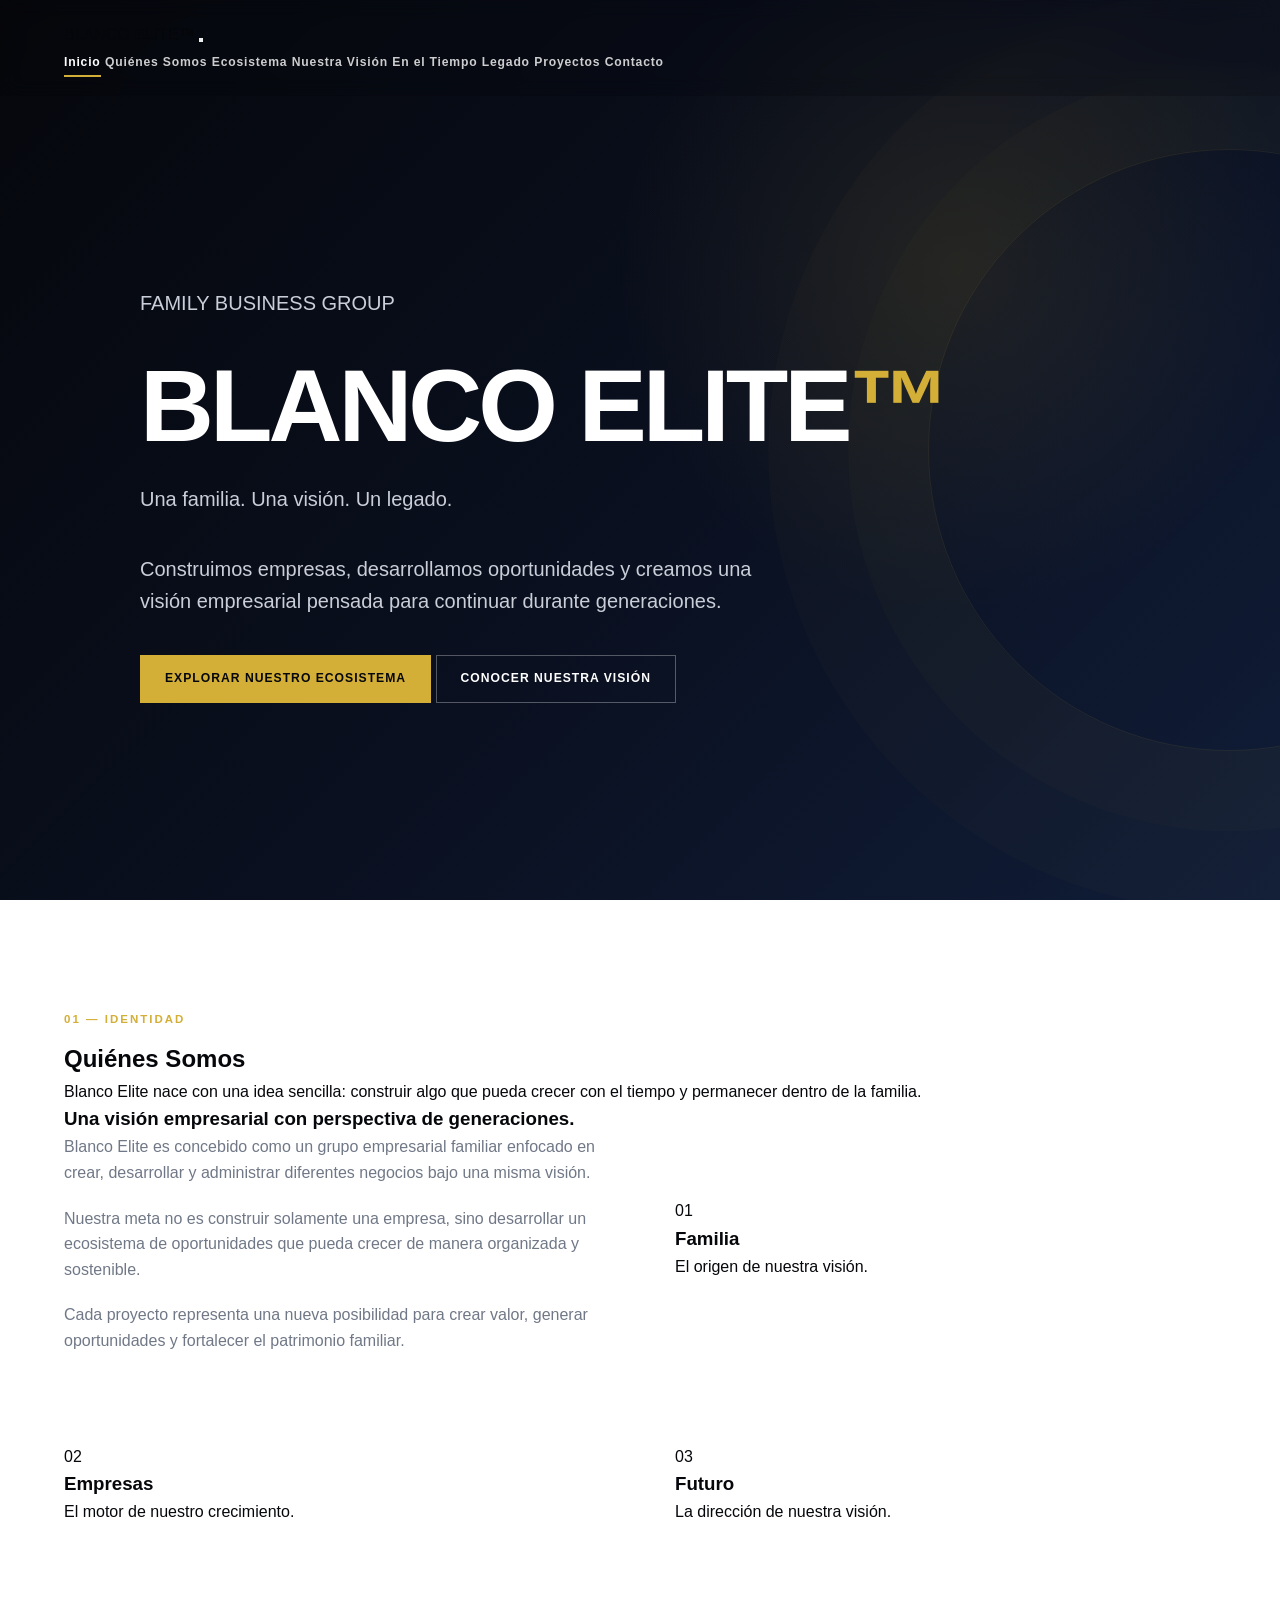
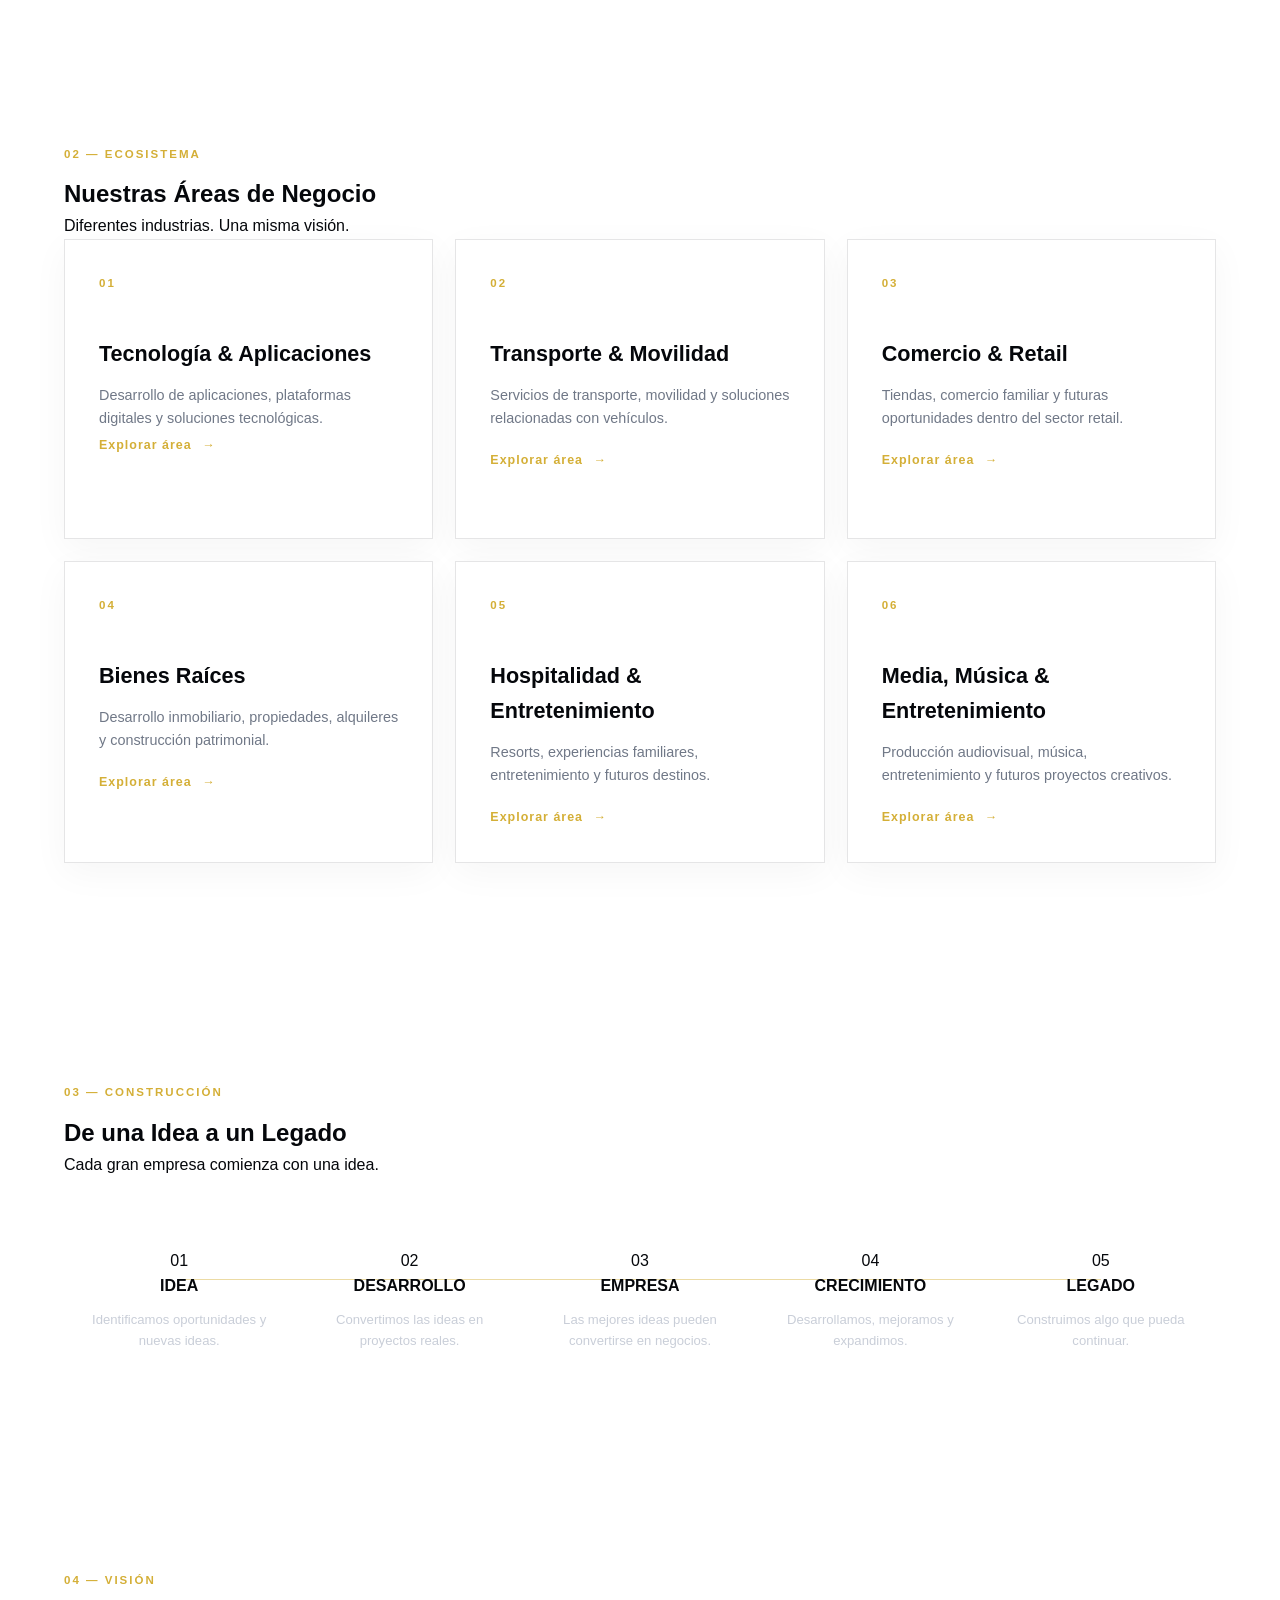
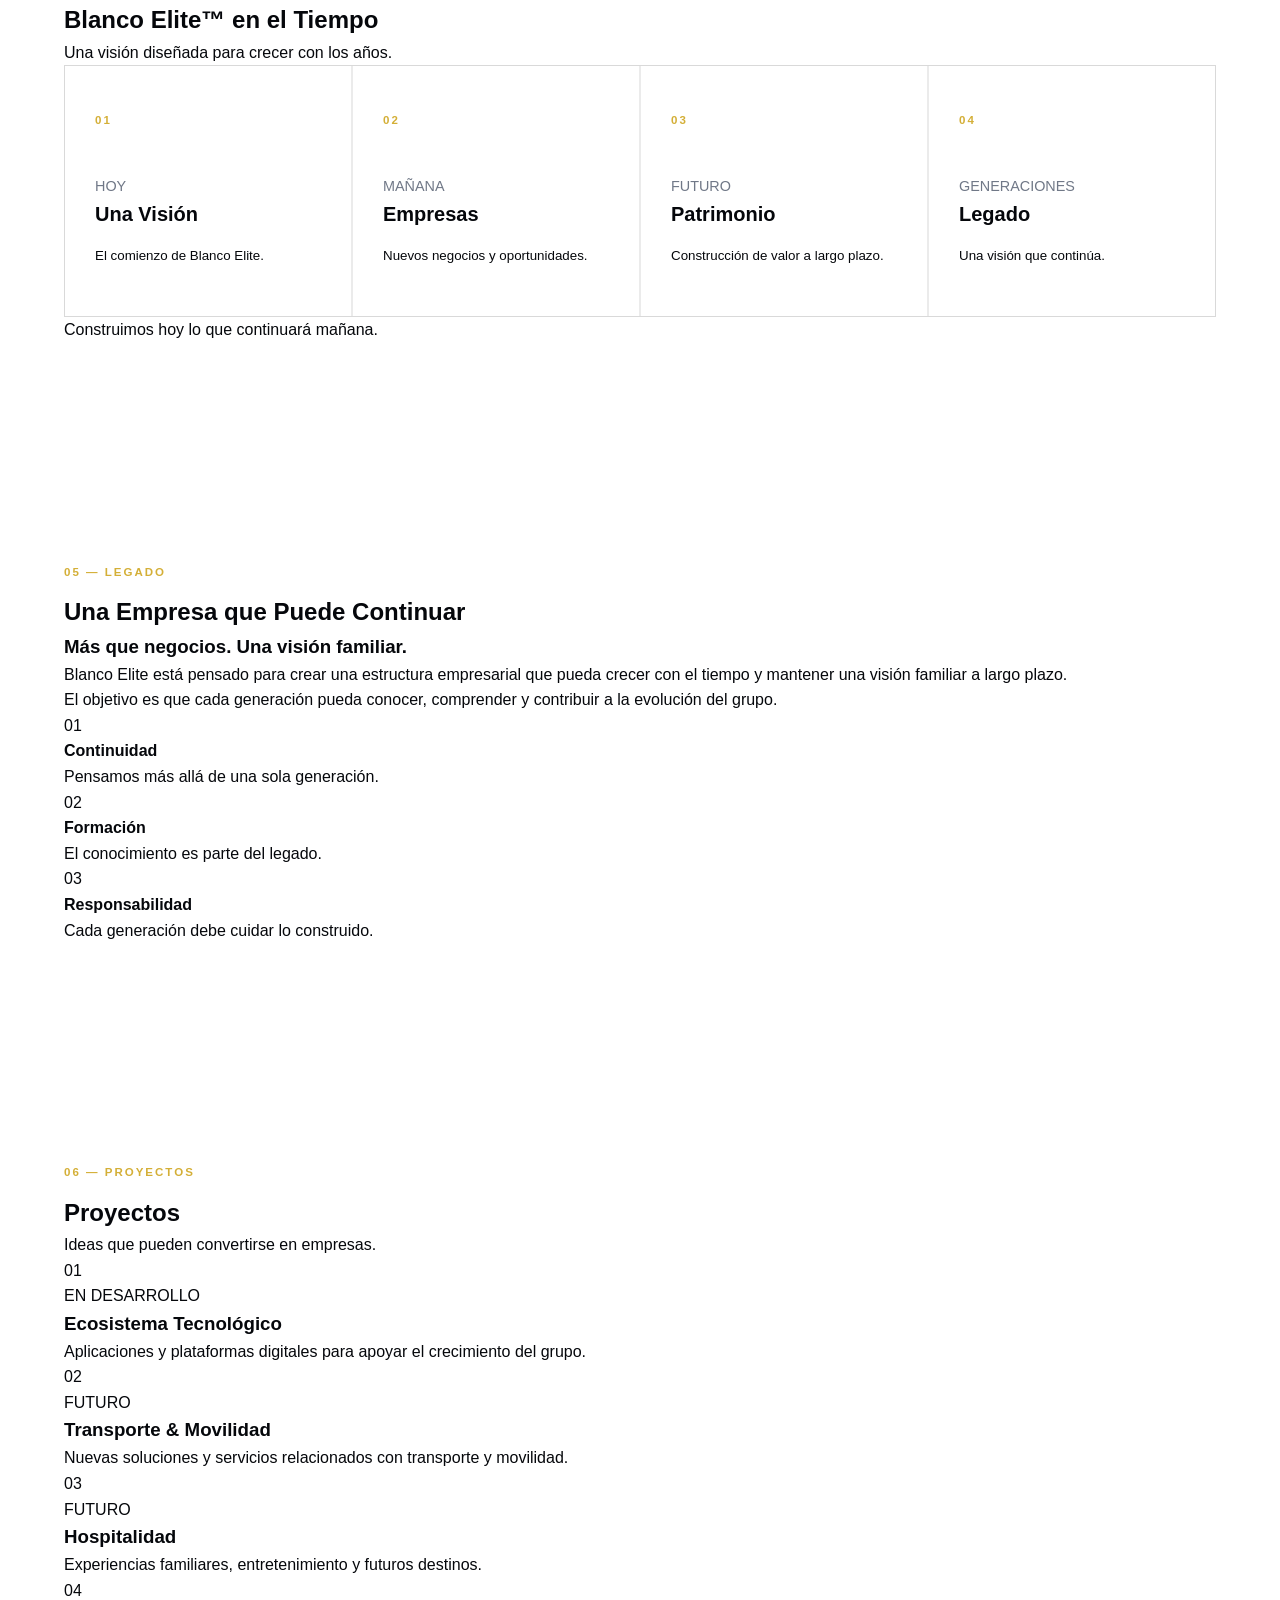
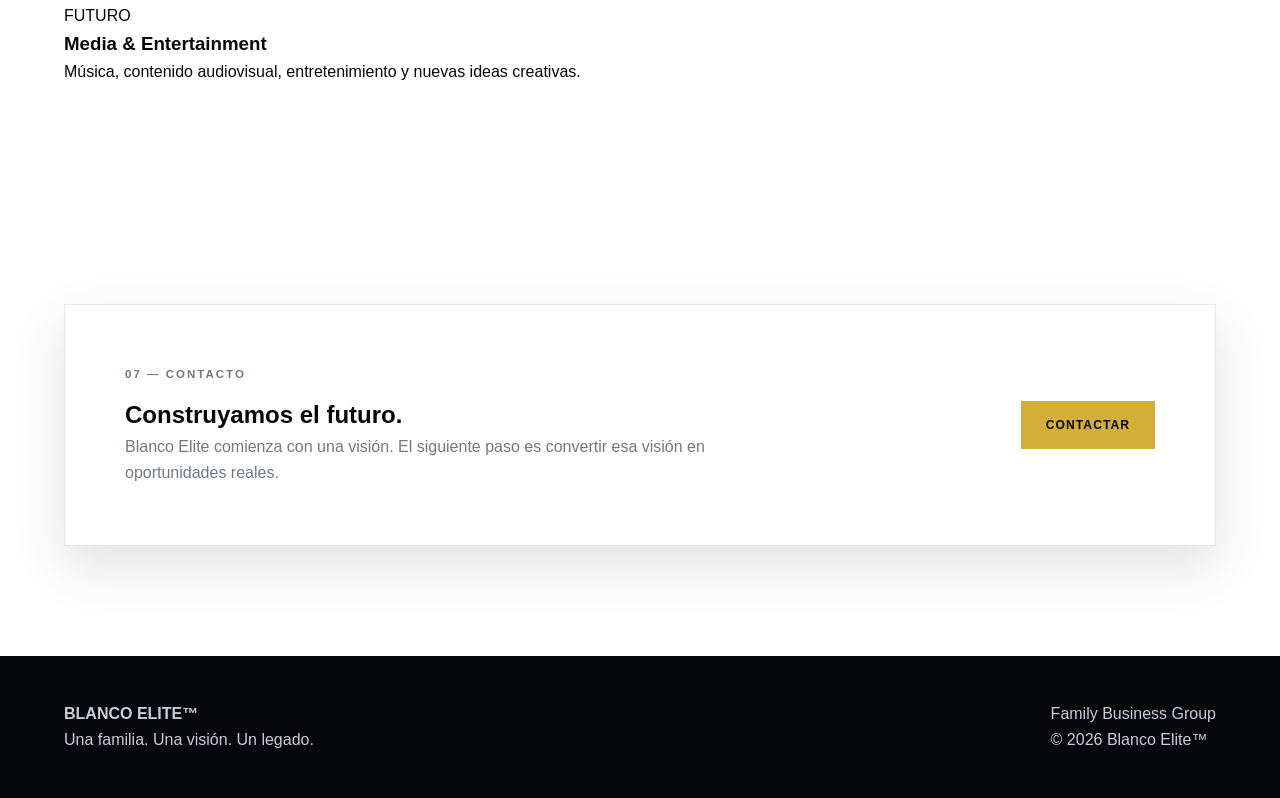
==== commit e7248f8b: "Redesign Blanco Elite website" ====
--- a/index.html
+++ b/index.html
@@ -16,1097 +16,817 @@
 
 <body>
 
-    <!-- =========================
-         HEADER
-    ========================== -->
-
-    <header class="site-header" id="site-header">
-        <div class="container header-inner">
-
-            <a href="#inicio" class="brand">
+<header class="site-header" id="site-header">
+    <div class="container header-inner">
+
+        <a href="#inicio" class="brand">
+            BLANCO ELITE<span>™</span>
+        </a>
+
+        <button class="menu-toggle" id="menu-toggle" type="button" aria-label="Abrir menú">
+            <span></span>
+            <span></span>
+            <span></span>
+        </button>
+
+        <nav class="main-nav" id="main-nav" aria-label="Navegación principal">
+            <a href="#inicio">Inicio</a>
+            <a href="#quienes-somos">Quiénes Somos</a>
+            <a href="#ecosistema">Ecosistema</a>
+            <a href="#vision">Nuestra Visión</a>
+            <a href="#tiempo">En el Tiempo</a>
+            <a href="#legado">Legado</a>
+            <a href="#proyectos">Proyectos</a>
+            <a href="#contacto">Contacto</a>
+        </nav>
+
+    </div>
+</header>
+
+
+<main>
+
+<!-- HERO -->
+
+<section class="hero section-dark" id="inicio">
+
+    <div class="hero-glow"></div>
+
+    <div class="container hero-content reveal">
+
+        <p class="eyebrow">
+            FAMILY BUSINESS GROUP
+        </p>
+
+        <h1>
+            BLANCO ELITE<span>™</span>
+        </h1>
+
+        <p class="hero-subtitle">
+            Una familia. Una visión. Un legado.
+        </p>
+
+        <p class="hero-description">
+            Construimos empresas, desarrollamos oportunidades
+            y creamos una visión empresarial pensada para
+            continuar durante generaciones.
+        </p>
+
+        <div class="hero-actions">
+
+            <a href="#ecosistema" class="btn btn-primary">
+                Explorar nuestro ecosistema
+            </a>
+
+            <a href="#vision" class="btn btn-outline">
+                Conocer nuestra visión
+            </a>
+
+        </div>
+
+    </div>
+
+</section>
+
+
+<!-- QUIÉNES SOMOS -->
+
+<section class="section section-light" id="quienes-somos">
+
+    <div class="container">
+
+        <div class="section-heading reveal">
+
+            <p class="section-number">
+                01 — IDENTIDAD
+            </p>
+
+            <h2>
+                Quiénes Somos
+            </h2>
+
+            <p class="section-intro">
+                Blanco Elite nace con una idea sencilla:
+                construir algo que pueda crecer con el tiempo
+                y permanecer dentro de la familia.
+            </p>
+
+        </div>
+
+
+        <div class="about-grid">
+
+            <div class="about-text reveal">
+
+                <h3>
+                    Una visión empresarial con perspectiva de generaciones.
+                </h3>
+
+                <p>
+                    Blanco Elite es concebido como un grupo empresarial
+                    familiar enfocado en crear, desarrollar y administrar
+                    diferentes negocios bajo una misma visión.
+                </p>
+
+                <p>
+                    Nuestra meta no es construir solamente una empresa,
+                    sino desarrollar un ecosistema de oportunidades que
+                    pueda crecer de manera organizada y sostenible.
+                </p>
+
+                <p>
+                    Cada proyecto representa una nueva posibilidad para
+                    crear valor, generar oportunidades y fortalecer el
+                    patrimonio familiar.
+                </p>
+
+            </div>
+
+
+            <div class="about-card reveal">
+                <span class="about-card-number">01</span>
+                <h3>Familia</h3>
+                <p>El origen de nuestra visión.</p>
+            </div>
+
+
+            <div class="about-card reveal">
+                <span class="about-card-number">02</span>
+                <h3>Empresas</h3>
+                <p>El motor de nuestro crecimiento.</p>
+            </div>
+
+
+            <div class="about-card reveal">
+                <span class="about-card-number">03</span>
+                <h3>Futuro</h3>
+                <p>La dirección de nuestra visión.</p>
+            </div>
+
+        </div>
+
+    </div>
+
+</section>
+
+
+<!-- ECOSISTEMA -->
+
+<section class="section section-soft" id="ecosistema">
+
+    <div class="container">
+
+        <div class="section-heading reveal">
+
+            <p class="section-number">
+                02 — ECOSISTEMA
+            </p>
+
+            <h2>
+                Nuestras Áreas de Negocio
+            </h2>
+
+            <p class="section-intro">
+                Diferentes industrias. Una misma visión.
+            </p>
+
+        </div>
+
+
+        <div class="business-grid">
+
+
+            <!-- TECNOLOGÍA -->
+
+            <article class="business-card reveal">
+
+                <span class="business-number">01</span>
+
+                <h3>
+                    Tecnología &amp; Aplicaciones
+                </h3>
+
+                <p>
+                    Desarrollo de aplicaciones, plataformas digitales
+                    y soluciones tecnológicas.
+                </p>
+
+                <div class="business-details">
+
+                    <strong>
+                        Tecnología &amp; Aplicaciones
+                    </strong>
+
+                    <span>
+                        Estado: Próximamente
+                    </span>
+
+                </div>
+
+                <a
+                    href="tecnologia.html"
+                    class="business-button"
+                >
+                    Explorar área
+                    <span>→</span>
+                </a>
+
+            </article>
+
+
+            <!-- TRANSPORTE -->
+
+            <article class="business-card reveal">
+
+                <span class="business-number">02</span>
+
+                <h3>
+                    Transporte &amp; Movilidad
+                </h3>
+
+                <p>
+                    Servicios de transporte, movilidad y soluciones
+                    relacionadas con vehículos.
+                </p>
+
+                <div class="business-details">
+
+                    <strong>
+                        Transporte &amp; Movilidad
+                    </strong>
+
+                    <span>
+                        Estado: Próximamente
+                    </span>
+
+                </div>
+
+                <button class="business-button" type="button">
+                    Explorar área
+                    <span>→</span>
+                </button>
+
+            </article>
+
+
+            <!-- COMERCIO -->
+
+            <article class="business-card reveal">
+
+                <span class="business-number">03</span>
+
+                <h3>
+                    Comercio &amp; Retail
+                </h3>
+
+                <p>
+                    Tiendas, comercio familiar y futuras
+                    oportunidades dentro del sector retail.
+                </p>
+
+                <div class="business-details">
+
+                    <strong>
+                        Comercio &amp; Retail
+                    </strong>
+
+                    <span>
+                        Estado: Próximamente
+                    </span>
+
+                </div>
+
+                <button class="business-button" type="button">
+                    Explorar área
+                    <span>→</span>
+                </button>
+
+            </article>
+
+
+            <!-- BIENES RAÍCES -->
+
+            <article class="business-card reveal">
+
+                <span class="business-number">04</span>
+
+                <h3>
+                    Bienes Raíces
+                </h3>
+
+                <p>
+                    Desarrollo inmobiliario, propiedades,
+                    alquileres y construcción patrimonial.
+                </p>
+
+                <div class="business-details">
+
+                    <strong>
+                        Bienes Raíces
+                    </strong>
+
+                    <span>
+                        Estado: Próximamente
+                    </span>
+
+                </div>
+
+                <button class="business-button" type="button">
+                    Explorar área
+                    <span>→</span>
+                </button>
+
+            </article>
+
+
+            <!-- HOSPITALIDAD -->
+
+            <article class="business-card reveal">
+
+                <span class="business-number">05</span>
+
+                <h3>
+                    Hospitalidad &amp; Entretenimiento
+                </h3>
+
+                <p>
+                    Resorts, experiencias familiares,
+                    entretenimiento y futuros destinos.
+                </p>
+
+                <div class="business-details">
+
+                    <strong>
+                        Hospitalidad &amp; Entretenimiento
+                    </strong>
+
+                    <span>
+                        Estado: Próximamente
+                    </span>
+
+                </div>
+
+                <button class="business-button" type="button">
+                    Explorar área
+                    <span>→</span>
+                </button>
+
+            </article>
+
+
+            <!-- MEDIA -->
+
+            <article class="business-card reveal">
+
+                <span class="business-number">06</span>
+
+                <h3>
+                    Media, Música &amp; Entretenimiento
+                </h3>
+
+                <p>
+                    Producción audiovisual, música,
+                    entretenimiento y futuros proyectos creativos.
+                </p>
+
+                <div class="business-details">
+
+                    <strong>
+                        Media, Música &amp; Entretenimiento
+                    </strong>
+
+                    <span>
+                        Estado: Próximamente
+                    </span>
+
+                </div>
+
+                <button class="business-button" type="button">
+                    Explorar área
+                    <span>→</span>
+                </button>
+
+            </article>
+
+        </div>
+
+    </div>
+
+</section>
+
+
+<!-- VISIÓN -->
+
+<section class="section section-dark" id="vision">
+
+    <div class="container">
+
+        <div class="section-heading section-heading-light reveal">
+
+            <p class="section-number">
+                03 — CONSTRUCCIÓN
+            </p>
+
+            <h2>
+                De una Idea a un Legado
+            </h2>
+
+            <p class="section-intro">
+                Cada gran empresa comienza con una idea.
+            </p>
+
+        </div>
+
+
+        <div class="timeline">
+
+            <div class="timeline-item reveal">
+                <span>01</span>
+                <h3>IDEA</h3>
+                <p>Identificamos oportunidades y nuevas ideas.</p>
+            </div>
+
+            <div class="timeline-item reveal">
+                <span>02</span>
+                <h3>DESARROLLO</h3>
+                <p>Convertimos las ideas en proyectos reales.</p>
+            </div>
+
+            <div class="timeline-item reveal">
+                <span>03</span>
+                <h3>EMPRESA</h3>
+                <p>Las mejores ideas pueden convertirse en negocios.</p>
+            </div>
+
+            <div class="timeline-item reveal">
+                <span>04</span>
+                <h3>CRECIMIENTO</h3>
+                <p>Desarrollamos, mejoramos y expandimos.</p>
+            </div>
+
+            <div class="timeline-item reveal">
+                <span>05</span>
+                <h3>LEGADO</h3>
+                <p>Construimos algo que pueda continuar.</p>
+            </div>
+
+        </div>
+
+    </div>
+
+</section>
+
+
+<!-- EN EL TIEMPO -->
+
+<section class="section section-light" id="tiempo">
+
+    <div class="container">
+
+        <div class="section-heading reveal">
+
+            <p class="section-number">
+                04 — VISIÓN
+            </p>
+
+            <h2>
+                Blanco Elite™ en el Tiempo
+            </h2>
+
+            <p class="section-intro">
+                Una visión diseñada para crecer con los años.
+            </p>
+
+        </div>
+
+
+        <div class="time-grid">
+
+            <div class="time-card reveal">
+                <span>01</span>
+                <p>HOY</p>
+                <h3>Una Visión</h3>
+                <small>El comienzo de Blanco Elite.</small>
+            </div>
+
+            <div class="time-card reveal">
+                <span>02</span>
+                <p>MAÑANA</p>
+                <h3>Empresas</h3>
+                <small>Nuevos negocios y oportunidades.</small>
+            </div>
+
+            <div class="time-card reveal">
+                <span>03</span>
+                <p>FUTURO</p>
+                <h3>Patrimonio</h3>
+                <small>Construcción de valor a largo plazo.</small>
+            </div>
+
+            <div class="time-card reveal">
+                <span>04</span>
+                <p>GENERACIONES</p>
+                <h3>Legado</h3>
+                <small>Una visión que continúa.</small>
+            </div>
+
+        </div>
+
+
+        <div class="vision-statement reveal">
+            <p>
+                Construimos hoy lo que continuará mañana.
+            </p>
+        </div>
+
+    </div>
+
+</section>
+
+
+<!-- LEGADO -->
+
+<section class="section section-dark legacy-section" id="legado">
+
+    <div class="container">
+
+        <div class="section-heading section-heading-light reveal">
+
+            <p class="section-number">
+                05 — LEGADO
+            </p>
+
+            <h2>
+                Una Empresa que Puede Continuar
+            </h2>
+
+        </div>
+
+
+        <div class="legacy-content">
+
+            <div class="legacy-main reveal">
+
+                <h3>
+                    Más que negocios.
+                    Una visión familiar.
+                </h3>
+
+                <p>
+                    Blanco Elite está pensado para crear una estructura
+                    empresarial que pueda crecer con el tiempo y mantener
+                    una visión familiar a largo plazo.
+                </p>
+
+                <p>
+                    El objetivo es que cada generación pueda conocer,
+                    comprender y contribuir a la evolución del grupo.
+                </p>
+
+            </div>
+
+
+            <div class="legacy-points">
+
+                <div class="legacy-point reveal">
+
+                    <span>01</span>
+
+                    <div>
+                        <h4>Continuidad</h4>
+                        <p>
+                            Pensamos más allá de una sola generación.
+                        </p>
+                    </div>
+
+                </div>
+
+
+                <div class="legacy-point reveal">
+
+                    <span>02</span>
+
+                    <div>
+                        <h4>Formación</h4>
+                        <p>
+                            El conocimiento es parte del legado.
+                        </p>
+                    </div>
+
+                </div>
+
+
+                <div class="legacy-point reveal">
+
+                    <span>03</span>
+
+                    <div>
+                        <h4>Responsabilidad</h4>
+                        <p>
+                            Cada generación debe cuidar lo construido.
+                        </p>
+                    </div>
+
+                </div>
+
+            </div>
+
+        </div>
+
+    </div>
+
+</section>
+
+
+<!-- PROYECTOS -->
+
+<section class="section section-light" id="proyectos">
+
+    <div class="container">
+
+        <div class="section-heading reveal">
+
+            <p class="section-number">
+                06 — PROYECTOS
+            </p>
+
+            <h2>
+                Proyectos
+            </h2>
+
+            <p class="section-intro">
+                Ideas que pueden convertirse en empresas.
+            </p>
+
+        </div>
+
+
+        <div class="projects-grid">
+
+            <article class="project-card reveal">
+
+                <span class="project-number">01</span>
+
+                <p class="project-status">
+                    EN DESARROLLO
+                </p>
+
+                <h3>
+                    Ecosistema Tecnológico
+                </h3>
+
+                <p>
+                    Aplicaciones y plataformas digitales
+                    para apoyar el crecimiento del grupo.
+                </p>
+
+            </article>
+
+
+            <article class="project-card reveal">
+
+                <span class="project-number">02</span>
+
+                <p class="project-status">
+                    FUTURO
+                </p>
+
+                <h3>
+                    Transporte &amp; Movilidad
+                </h3>
+
+                <p>
+                    Nuevas soluciones y servicios relacionados
+                    con transporte y movilidad.
+                </p>
+
+            </article>
+
+
+            <article class="project-card reveal">
+
+                <span class="project-number">03</span>
+
+                <p class="project-status">
+                    FUTURO
+                </p>
+
+                <h3>
+                    Hospitalidad
+                </h3>
+
+                <p>
+                    Experiencias familiares, entretenimiento
+                    y futuros destinos.
+                </p>
+
+            </article>
+
+
+            <article class="project-card reveal">
+
+                <span class="project-number">04</span>
+
+                <p class="project-status">
+                    FUTURO
+                </p>
+
+                <h3>
+                    Media &amp; Entertainment
+                </h3>
+
+                <p>
+                    Música, contenido audiovisual,
+                    entretenimiento y nuevas ideas creativas.
+                </p>
+
+            </article>
+
+        </div>
+
+    </div>
+
+</section>
+
+
+<!-- CONTACTO -->
+
+<section class="section section-soft contact-section" id="contacto">
+
+    <div class="container">
+
+        <div class="contact-box reveal">
+
+            <div>
+
+                <p class="section-number">
+                    07 — CONTACTO
+                </p>
+
+                <h2>
+                    Construyamos el futuro.
+                </h2>
+
+                <p>
+                    Blanco Elite comienza con una visión.
+                    El siguiente paso es convertir esa visión
+                    en oportunidades reales.
+                </p>
+
+            </div>
+
+
+            <a
+                href="mailto:contacto@blancoelite.com"
+                class="btn btn-primary"
+            >
+                Contactar
+            </a>
+
+        </div>
+
+    </div>
+
+</section>
+
+</main>
+
+
+<footer class="site-footer">
+
+    <div class="container footer-inner">
+
+        <div>
+
+            <strong>
                 BLANCO ELITE<span>™</span>
-            </a>
-
-            <nav class="main-nav" aria-label="Navegación principal">
-
-                <a href="#inicio">Inicio</a>
-
-                <a href="#quienes-somos">
-                    Quiénes Somos
-                </a>
-
-                <a href="#ecosistema">
-                    Ecosistema
-                </a>
-
-                <a href="#vision">
-                    Nuestra Visión
-                </a>
-
-                <a href="#tiempo">
-                    En el Tiempo
-                </a>
-
-                <a href="#legado">
-                    Legado
-                </a>
-
-                <a href="#proyectos">
-                    Proyectos
-                </a>
-
-                <a href="#contacto">
-                    Contacto
-                </a>
-
-            </nav>
-
-        </div>
-    </header>
-
-
-    <main>
-
-        <!-- =========================
-             HERO
-        ========================== -->
-
-        <section class="hero section-dark" id="inicio">
-
-            <div class="hero-overlay"></div>
-
-            <div class="container hero-content reveal">
-
-                <p class="eyebrow">
-                    FAMILY BUSINESS GROUP
-                </p>
-
-                <h1>
-                    BLANCO ELITE<span>™</span>
-                </h1>
-
-                <p class="hero-subtitle">
-                    Una familia. Una visión. Un legado.
-                </p>
-
-                <p class="hero-description">
-                    Construimos empresas, desarrollamos oportunidades
-                    y creamos una visión empresarial pensada para
-                    continuar durante generaciones.
-                </p>
-
-                <div class="hero-actions">
-
-                    <a
-                        href="#ecosistema"
-                        class="btn btn-primary"
-                    >
-                        Explorar nuestro ecosistema
-                    </a>
-
-                    <a
-                        href="#vision"
-                        class="btn btn-outline"
-                    >
-                        Conocer nuestra visión
-                    </a>
-
-                </div>
-
-            </div>
-
-        </section>
-
-
-        <!-- =========================
-             QUIÉNES SOMOS
-        ========================== -->
-
-        <section
-            class="section section-light"
-            id="quienes-somos"
-        >
-
-            <div class="container">
-
-                <div class="section-heading reveal">
-
-                    <p class="section-number">
-                        01 — IDENTIDAD
-                    </p>
-
-                    <h2>
-                        Quiénes Somos
-                    </h2>
-
-                    <p class="section-intro">
-                        Blanco Elite nace con una idea sencilla:
-                        construir algo que pueda crecer con el tiempo
-                        y permanecer dentro de la familia.
-                    </p>
-
-                </div>
-
-
-                <div class="about-grid">
-
-                    <div class="about-text reveal">
-
-                        <h3>
-                            Una visión empresarial con perspectiva de generaciones.
-                        </h3>
-
-                        <p>
-                            Blanco Elite es concebido como un grupo empresarial
-                            familiar enfocado en crear, desarrollar y administrar
-                            diferentes negocios bajo una misma visión.
-                        </p>
-
-                        <p>
-                            Nuestra meta no es construir solamente una empresa,
-                            sino desarrollar un ecosistema de oportunidades que
-                            pueda crecer de manera organizada y sostenible.
-                        </p>
-
-                        <p>
-                            Cada proyecto representa una nueva posibilidad para
-                            crear valor, generar oportunidades y fortalecer el
-                            patrimonio familiar.
-                        </p>
-
-                    </div>
-
-
-                    <div class="about-card reveal">
-
-                        <span class="about-card-number">
-                            01
-                        </span>
-
-                        <h3>
-                            Familia
-                        </h3>
-
-                        <p>
-                            El origen de nuestra visión.
-                        </p>
-
-                    </div>
-
-
-                    <div class="about-card reveal">
-
-                        <span class="about-card-number">
-                            02
-                        </span>
-
-                        <h3>
-                            Empresas
-                        </h3>
-
-                        <p>
-                            El motor de nuestro crecimiento.
-                        </p>
-
-                    </div>
-
-
-                    <div class="about-card reveal">
-
-                        <span class="about-card-number">
-                            03
-                        </span>
-
-                        <h3>
-                            Futuro
-                        </h3>
-
-                        <p>
-                            La dirección de nuestra visión.
-                        </p>
-
-                    </div>
-
-                </div>
-
-            </div>
-
-        </section>
-
-
-        <!-- =========================
-             ECOSISTEMA
-        ========================== -->
-
-        <section
-            class="section section-soft"
-            id="ecosistema"
-        >
-
-            <div class="container">
-
-                <div class="section-heading reveal">
-
-                    <p class="section-number">
-                        02 — ECOSISTEMA
-                    </p>
-
-                    <h2>
-                        Nuestras Áreas de Negocio
-                    </h2>
-
-                    <p class="section-intro">
-                        Diferentes industrias. Una misma visión.
-                    </p>
-
-                </div>
-
-
-                <div class="business-grid">
-
-
-                    <!-- TECNOLOGÍA -->
-
-                    <article
-                        class="business-card reveal"
-                    >
-
-                        <span class="business-number">
-                            01
-                        </span>
-
-                        <h3>
-                            Tecnología &amp; Aplicaciones
-                        </h3>
-
-                        <p>
-                            Desarrollo de aplicaciones, plataformas
-                            digitales y soluciones tecnológicas.
-                        </p>
-
-                        <div class="business-details">
-
-                            <strong>
-                                Tecnología &amp; Aplicaciones
-                            </strong>
-
-                            <span>
-                                Estado: Próximamente
-                            </span>
-
-                        </div>
-
-                        <a
-                            href="tecnologia.html"
-                            class="business-button"
-                        >
-                            Explorar área
-                            <span>→</span>
-                        </a>
-
-                    </article>
-
-
-                    <!-- TRANSPORTE -->
-
-                    <article
-                        class="business-card reveal"
-                    >
-
-                        <span class="business-number">
-                            02
-                        </span>
-
-                        <h3>
-                            Transporte &amp; Movilidad
-                        </h3>
-
-                        <p>
-                            Servicios de transporte, movilidad y soluciones
-                            relacionadas con vehículos.
-                        </p>
-
-                        <div class="business-details">
-
-                            <strong>
-                                Transporte &amp; Movilidad
-                            </strong>
-
-                            <span>
-                                Estado: Próximamente
-                            </span>
-
-                        </div>
-
-                        <button
-                            class="business-button"
-                            type="button"
-                        >
-                            Explorar área
-                            <span>→</span>
-                        </button>
-
-                    </article>
-
-
-                    <!-- COMERCIO -->
-
-                    <article
-                        class="business-card reveal"
-                    >
-
-                        <span class="business-number">
-                            03
-                        </span>
-
-                        <h3>
-                            Comercio &amp; Retail
-                        </h3>
-
-                        <p>
-                            Tiendas, comercio familiar y futuras
-                            oportunidades dentro del sector retail.
-                        </p>
-
-                        <div class="business-details">
-
-                            <strong>
-                                Comercio &amp; Retail
-                            </strong>
-
-                            <span>
-                                Estado: Próximamente
-                            </span>
-
-                        </div>
-
-                        <button
-                            class="business-button"
-                            type="button"
-                        >
-                            Explorar área
-                            <span>→</span>
-                        </button>
-
-                    </article>
-
-
-                    <!-- BIENES RAÍCES -->
-
-                    <article
-                        class="business-card reveal"
-                    >
-
-                        <span class="business-number">
-                            04
-                        </span>
-
-                        <h3>
-                            Bienes Raíces
-                        </h3>
-
-                        <p>
-                            Desarrollo inmobiliario, propiedades,
-                            alquileres y construcción patrimonial.
-                        </p>
-
-                        <div class="business-details">
-
-                            <strong>
-                                Bienes Raíces
-                            </strong>
-
-                            <span>
-                                Estado: Próximamente
-                            </span>
-
-                        </div>
-
-                        <button
-                            class="business-button"
-                            type="button"
-                        >
-                            Explorar área
-                            <span>→</span>
-                        </button>
-
-                    </article>
-
-
-                    <!-- HOSPITALIDAD -->
-
-                    <article
-                        class="business-card reveal"
-                    >
-
-                        <span class="business-number">
-                            05
-                        </span>
-
-                        <h3>
-                            Hospitalidad &amp; Entretenimiento
-                        </h3>
-
-                        <p>
-                            Resorts, experiencias familiares,
-                            entretenimiento y futuros destinos.
-                        </p>
-
-                        <div class="business-details">
-
-                            <strong>
-                                Hospitalidad &amp; Entretenimiento
-                            </strong>
-
-                            <span>
-                                Estado: Próximamente
-                            </span>
-
-                        </div>
-
-                        <button
-                            class="business-button"
-                            type="button"
-                        >
-                            Explorar área
-                            <span>→</span>
-                        </button>
-
-                    </article>
-
-
-                    <!-- MEDIA -->
-
-                    <article
-                        class="business-card reveal"
-                    >
-
-                        <span class="business-number">
-                            06
-                        </span>
-
-                        <h3>
-                            Media, Música &amp; Entretenimiento
-                        </h3>
-
-                        <p>
-                            Producción audiovisual, música,
-                            entretenimiento y futuros proyectos creativos.
-                        </p>
-
-                        <div class="business-details">
-
-                            <strong>
-                                Media, Música &amp; Entretenimiento
-                            </strong>
-
-                            <span>
-                                Estado: Próximamente
-                            </span>
-
-                        </div>
-
-                        <button
-                            class="business-button"
-                            type="button"
-                        >
-                            Explorar área
-                            <span>→</span>
-                        </button>
-
-                    </article>
-
-                </div>
-
-            </div>
-
-        </section>
-
-
-        <!-- =========================
-             CÓMO CONSTRUIMOS
-        ========================== -->
-
-        <section
-            class="section section-dark"
-            id="vision"
-        >
-
-            <div class="container">
-
-                <div class="section-heading section-heading-light reveal">
-
-                    <p class="section-number">
-                        03 — CONSTRUCCIÓN
-                    </p>
-
-                    <h2>
-                        De una Idea a un Legado
-                    </h2>
-
-                    <p class="section-intro">
-                        Cada gran empresa comienza con una idea.
-                    </p>
-
-                </div>
-
-
-                <div class="timeline">
-
-                    <div class="timeline-item reveal">
-
-                        <span>
-                            01
-                        </span>
-
-                        <h3>
-                            IDEA
-                        </h3>
-
-                        <p>
-                            Identificamos oportunidades y nuevas ideas.
-                        </p>
-
-                    </div>
-
-
-                    <div class="timeline-item reveal">
-
-                        <span>
-                            02
-                        </span>
-
-                        <h3>
-                            DESARROLLO
-                        </h3>
-
-                        <p>
-                            Convertimos las ideas en proyectos reales.
-                        </p>
-
-                    </div>
-
-
-                    <div class="timeline-item reveal">
-
-                        <span>
-                            03
-                        </span>
-
-                        <h3>
-                            EMPRESA
-                        </h3>
-
-                        <p>
-                            Las mejores ideas pueden convertirse
-                            en negocios.
-                        </p>
-
-                    </div>
-
-
-                    <div class="timeline-item reveal">
-
-                        <span>
-                            04
-                        </span>
-
-                        <h3>
-                            CRECIMIENTO
-                        </h3>
-
-                        <p>
-                            Desarrollamos, mejoramos y expandimos.
-                        </p>
-
-                    </div>
-
-
-                    <div class="timeline-item reveal">
-
-                        <span>
-                            05
-                        </span>
-
-                        <h3>
-                            LEGADO
-                        </h3>
-
-                        <p>
-                            Construimos algo que pueda continuar.
-                        </p>
-
-                    </div>
-
-                </div>
-
-            </div>
-
-        </section>
-
-
-        <!-- =========================
-             EN EL TIEMPO
-        ========================== -->
-
-        <section
-            class="section section-light"
-            id="tiempo"
-        >
-
-            <div class="container">
-
-                <div class="section-heading reveal">
-
-                    <p class="section-number">
-                        04 — VISIÓN
-                    </p>
-
-                    <h2>
-                        Blanco Elite™ en el Tiempo
-                    </h2>
-
-                    <p class="section-intro">
-                        Una visión diseñada para crecer con los años.
-                    </p>
-
-                </div>
-
-
-                <div class="time-grid">
-
-
-                    <div class="time-card reveal">
-
-                        <span>
-                            01
-                        </span>
-
-                        <p>
-                            HOY
-                        </p>
-
-                        <h3>
-                            Una Visión
-                        </h3>
-
-                        <small>
-                            El comienzo de Blanco Elite.
-                        </small>
-
-                    </div>
-
-
-                    <div class="time-card reveal">
-
-                        <span>
-                            02
-                        </span>
-
-                        <p>
-                            MAÑANA
-                        </p>
-
-                        <h3>
-                            Empresas
-                        </h3>
-
-                        <small>
-                            Nuevos negocios y oportunidades.
-                        </small>
-
-                    </div>
-
-
-                    <div class="time-card reveal">
-
-                        <span>
-                            03
-                        </span>
-
-                        <p>
-                            FUTURO
-                        </p>
-
-                        <h3>
-                            Patrimonio
-                        </h3>
-
-                        <small>
-                            Construcción de valor a largo plazo.
-                        </small>
-
-                    </div>
-
-
-                    <div class="time-card reveal">
-
-                        <span>
-                            04
-                        </span>
-
-                        <p>
-                            GENERACIONES
-                        </p>
-
-                        <h3>
-                            Legado
-                        </h3>
-
-                        <small>
-                            Una visión que continúa.
-                        </small>
-
-                    </div>
-
-                </div>
-
-
-                <div class="vision-statement reveal">
-
-                    <p>
-                        Construimos hoy lo que continuará mañana.
-                    </p>
-
-                </div>
-
-            </div>
-
-        </section>
-
-
-        <!-- =========================
-             LEGADO
-        ========================== -->
-
-        <section
-            class="section section-dark legacy-section"
-            id="legado"
-        >
-
-            <div class="container">
-
-                <div class="section-heading section-heading-light reveal">
-
-                    <p class="section-number">
-                        05 — LEGADO
-                    </p>
-
-                    <h2>
-                        Una Empresa que Puede Continuar
-                    </h2>
-
-                </div>
-
-
-                <div class="legacy-content">
-
-                    <div class="legacy-main reveal">
-
-                        <h3>
-                            Más que negocios.
-                            Una visión familiar.
-                        </h3>
-
-                        <p>
-                            Blanco Elite está pensado para crear una estructura
-                            empresarial que pueda crecer con el tiempo y mantener
-                            una visión familiar a largo plazo.
-                        </p>
-
-                        <p>
-                            El objetivo es que cada generación pueda conocer,
-                            comprender y contribuir a la evolución del grupo.
-                        </p>
-
-                    </div>
-
-
-                    <div class="legacy-points">
-
-                        <div class="legacy-point reveal">
-
-                            <span>
-                                01
-                            </span>
-
-                            <div>
-
-                                <h4>
-                                    Continuidad
-                                </h4>
-
-                                <p>
-                                    Pensamos más allá de una sola generación.
-                                </p>
-
-                            </div>
-
-                        </div>
-
-
-                        <div class="legacy-point reveal">
-
-                            <span>
-                                02
-                            </span>
-
-                            <div>
-
-                                <h4>
-                                    Formación
-                                </h4>
-
-                                <p>
-                                    El conocimiento es parte del legado.
-                                </p>
-
-                            </div>
-
-                        </div>
-
-
-                        <div class="legacy-point reveal">
-
-                            <span>
-                                03
-                            </span>
-
-                            <div>
-
-                                <h4>
-                                    Responsabilidad
-                                </h4>
-
-                                <p>
-                                    Cada generación debe cuidar lo construido.
-                                </p>
-
-                            </div>
-
-                        </div>
-
-                    </div>
-
-                </div>
-
-            </div>
-
-        </section>
-
-
-        <!-- =========================
-             PROYECTOS
-        ========================== -->
-
-        <section
-            class="section section-light"
-            id="proyectos"
-        >
-
-            <div class="container">
-
-                <div class="section-heading reveal">
-
-                    <p class="section-number">
-                        06 — PROYECTOS
-                    </p>
-
-                    <h2>
-                        Proyectos
-                    </h2>
-
-                    <p class="section-intro">
-                        Ideas que pueden convertirse en empresas.
-                    </p>
-
-                </div>
-
-
-                <div class="projects-grid">
-
-
-                    <article class="project-card reveal">
-
-                        <span class="project-number">
-                            01
-                        </span>
-
-                        <p class="project-status">
-                            EN DESARROLLO
-                        </p>
-
-                        <h3>
-                            Ecosistema Tecnológico
-                        </h3>
-
-                        <p>
-                            Aplicaciones y plataformas digitales
-                            para apoyar el crecimiento del grupo.
-                        </p>
-
-                    </article>
-
-
-                    <article class="project-card reveal">
-
-                        <span class="project-number">
-                            02
-                        </span>
-
-                        <p class="project-status">
-                            FUTURO
-                        </p>
-
-                        <h3>
-                            Transporte &amp; Movilidad
-                        </h3>
-
-                        <p>
-                            Nuevas soluciones y servicios relacionados
-                            con transporte y movilidad.
-                        </p>
-
-                    </article>
-
-
-                    <article class="project-card reveal">
-
-                        <span class="project-number">
-                            03
-                        </span>
-
-                        <p class="project-status">
-                            FUTURO
-                        </p>
-
-                        <h3>
-                            Hospitalidad
-                        </h3>
-
-                        <p>
-                            Experiencias familiares, entretenimiento
-                            y futuros destinos.
-                        </p>
-
-                    </article>
-
-
-                    <article class="project-card reveal">
-
-                        <span class="project-number">
-                            04
-                        </span>
-
-                        <p class="project-status">
-                            FUTURO
-                        </p>
-
-                        <h3>
-                            Media &amp; Entertainment
-                        </h3>
-
-                        <p>
-                            Música, contenido audiovisual,
-                            entretenimiento y nuevas ideas creativas.
-                        </p>
-
-                    </article>
-
-                </div>
-
-            </div>
-
-        </section>
-
-
-        <!-- =========================
-             CONTACTO
-        ========================== -->
-
-        <section
-            class="section section-soft contact-section"
-            id="contacto"
-        >
-
-            <div class="container">
-
-                <div class="contact-box reveal">
-
-                    <div>
-
-                        <p class="section-number">
-                            07 — CONTACTO
-                        </p>
-
-                        <h2>
-                            Construyamos el futuro.
-                        </h2>
-
-                        <p>
-                            Blanco Elite comienza con una visión.
-                            El siguiente paso es convertir esa visión
-                            en oportunidades reales.
-                        </p>
-
-                    </div>
-
-
-                    <a
-                        href="mailto:contacto@blancoelite.com"
-                        class="btn btn-primary"
-                    >
-                        Contactar
-                    </a>
-
-                </div>
-
-            </div>
-
-        </section>
-
-    </main>
-
-
-    <!-- =========================
-         FOOTER
-    ========================== -->
-
-    <footer class="site-footer">
-
-        <div class="container footer-inner">
-
-            <div>
-
-                <strong>
-                    BLANCO ELITE<span>™</span>
-                </strong>
-
-                <p>
-                    Una familia. Una visión. Un legado.
-                </p>
-
-            </div>
-
-
-            <div>
-
-                <p>
-                    Family Business Group
-                </p>
-
-                <p>
-                    © 2026 Blanco Elite™
-                </p>
-
-            </div>
-
-        </div>
-
-    </footer>
-
-
-    <script src="script.js"></script>
+            </strong>
+
+            <p>
+                Una familia. Una visión. Un legado.
+            </p>
+
+        </div>
+
+
+        <div>
+
+            <p>
+                Family Business Group
+            </p>
+
+            <p>
+                © 2026 Blanco Elite™
+            </p>
+
+        </div>
+
+    </div>
+
+</footer>
+
+
+<script src="script.js"></script>
 
 </body>
 </html>
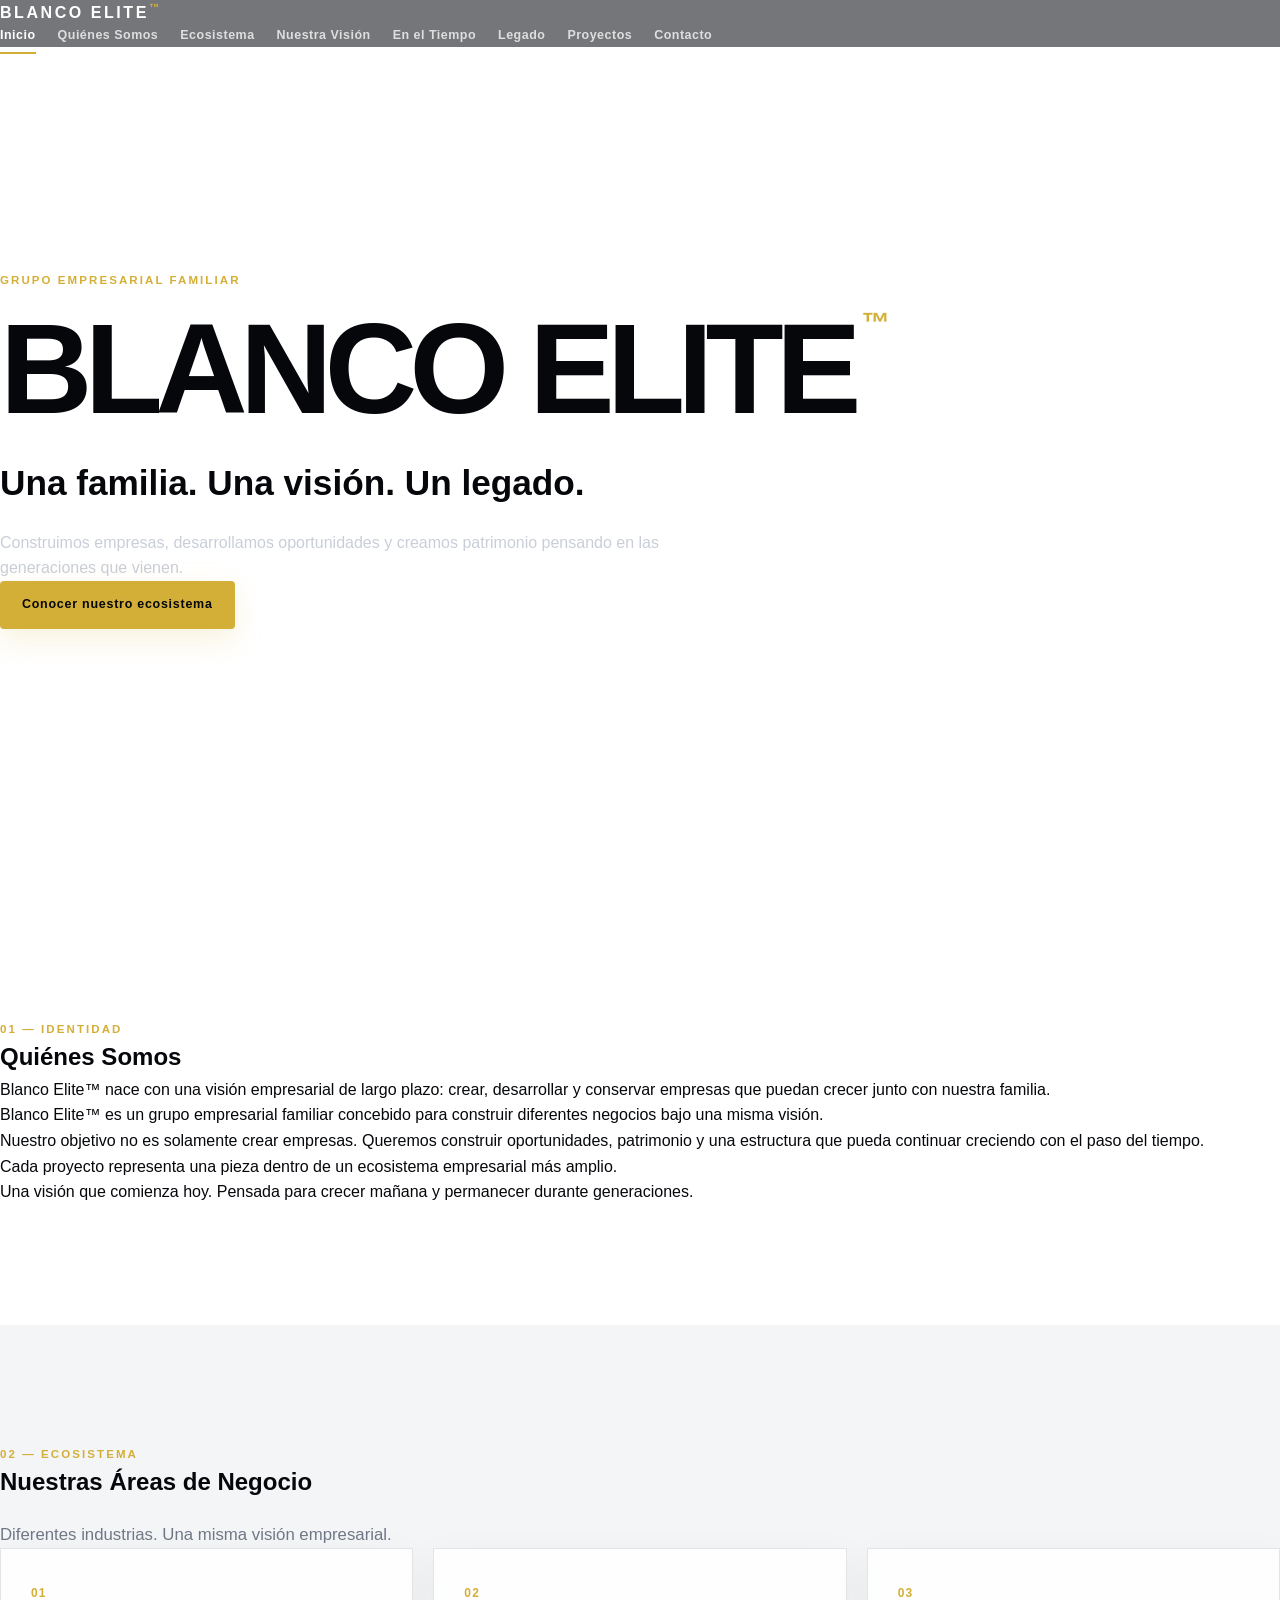
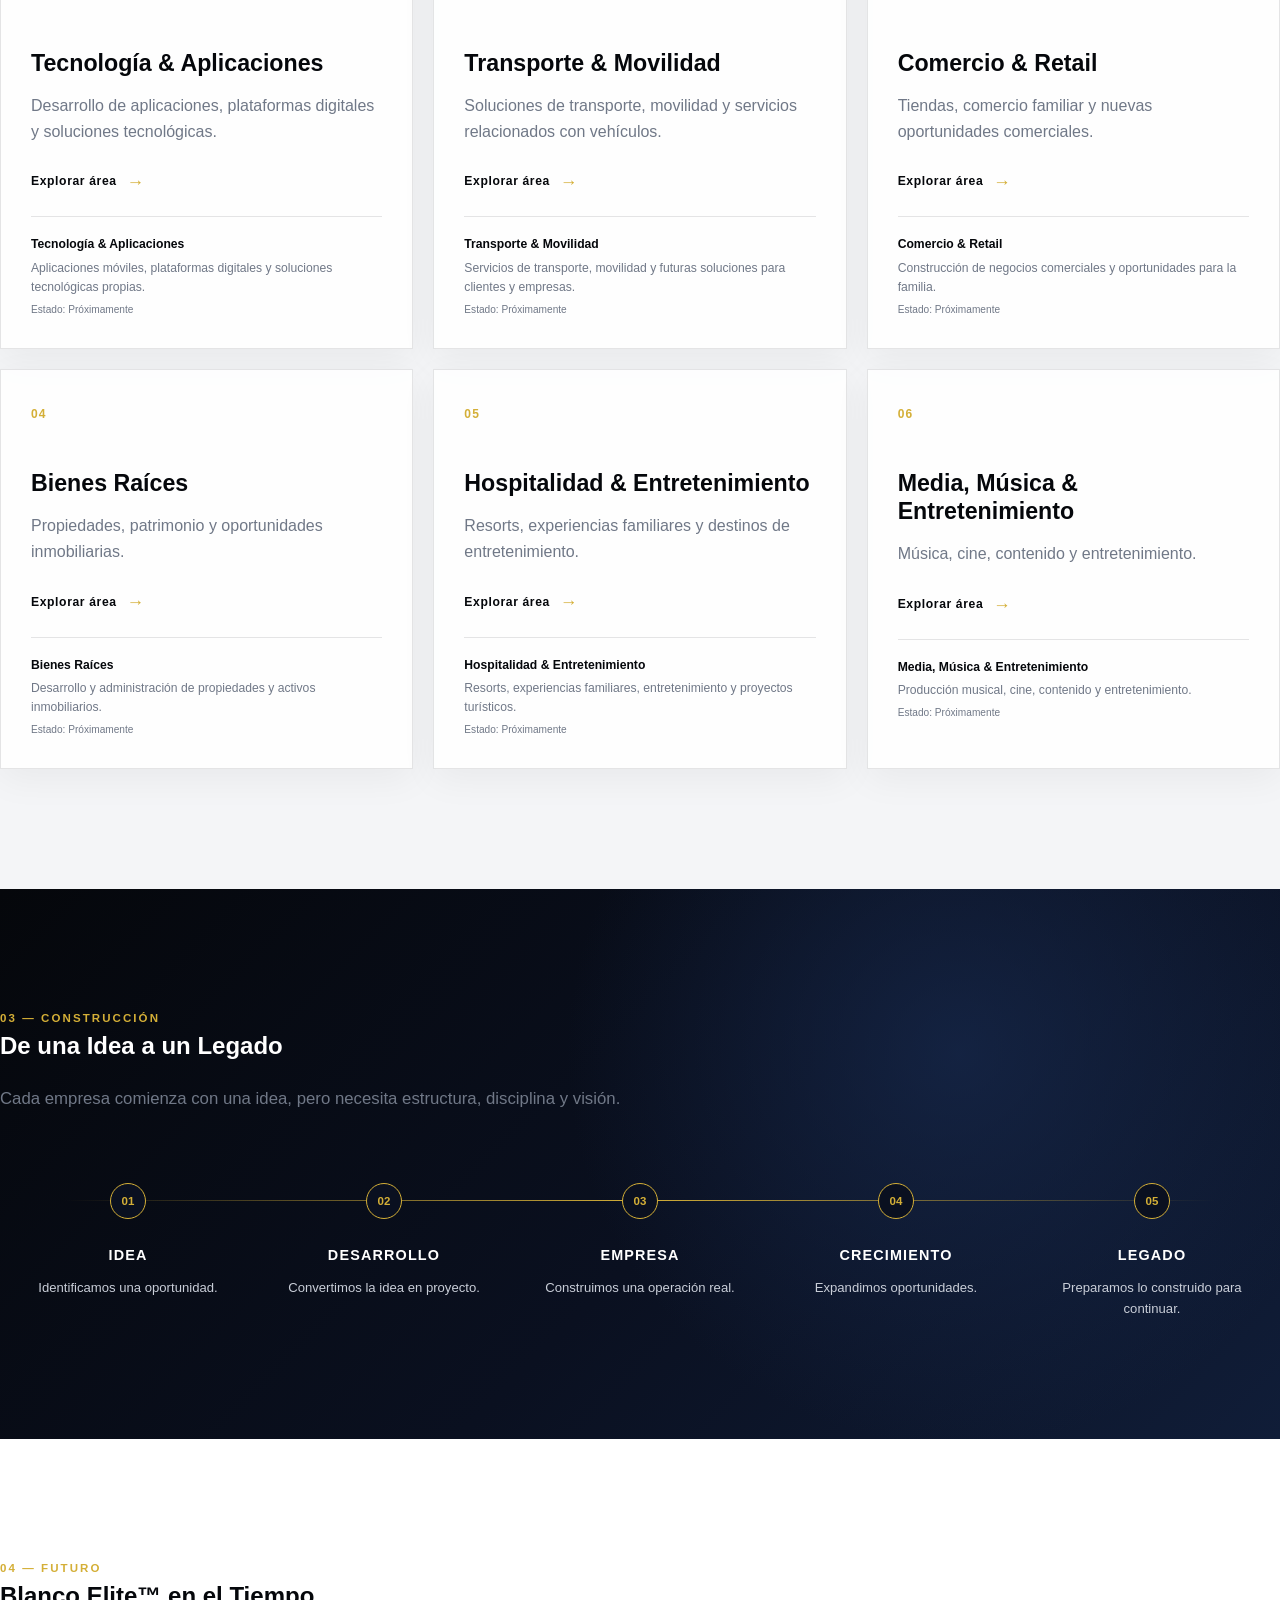
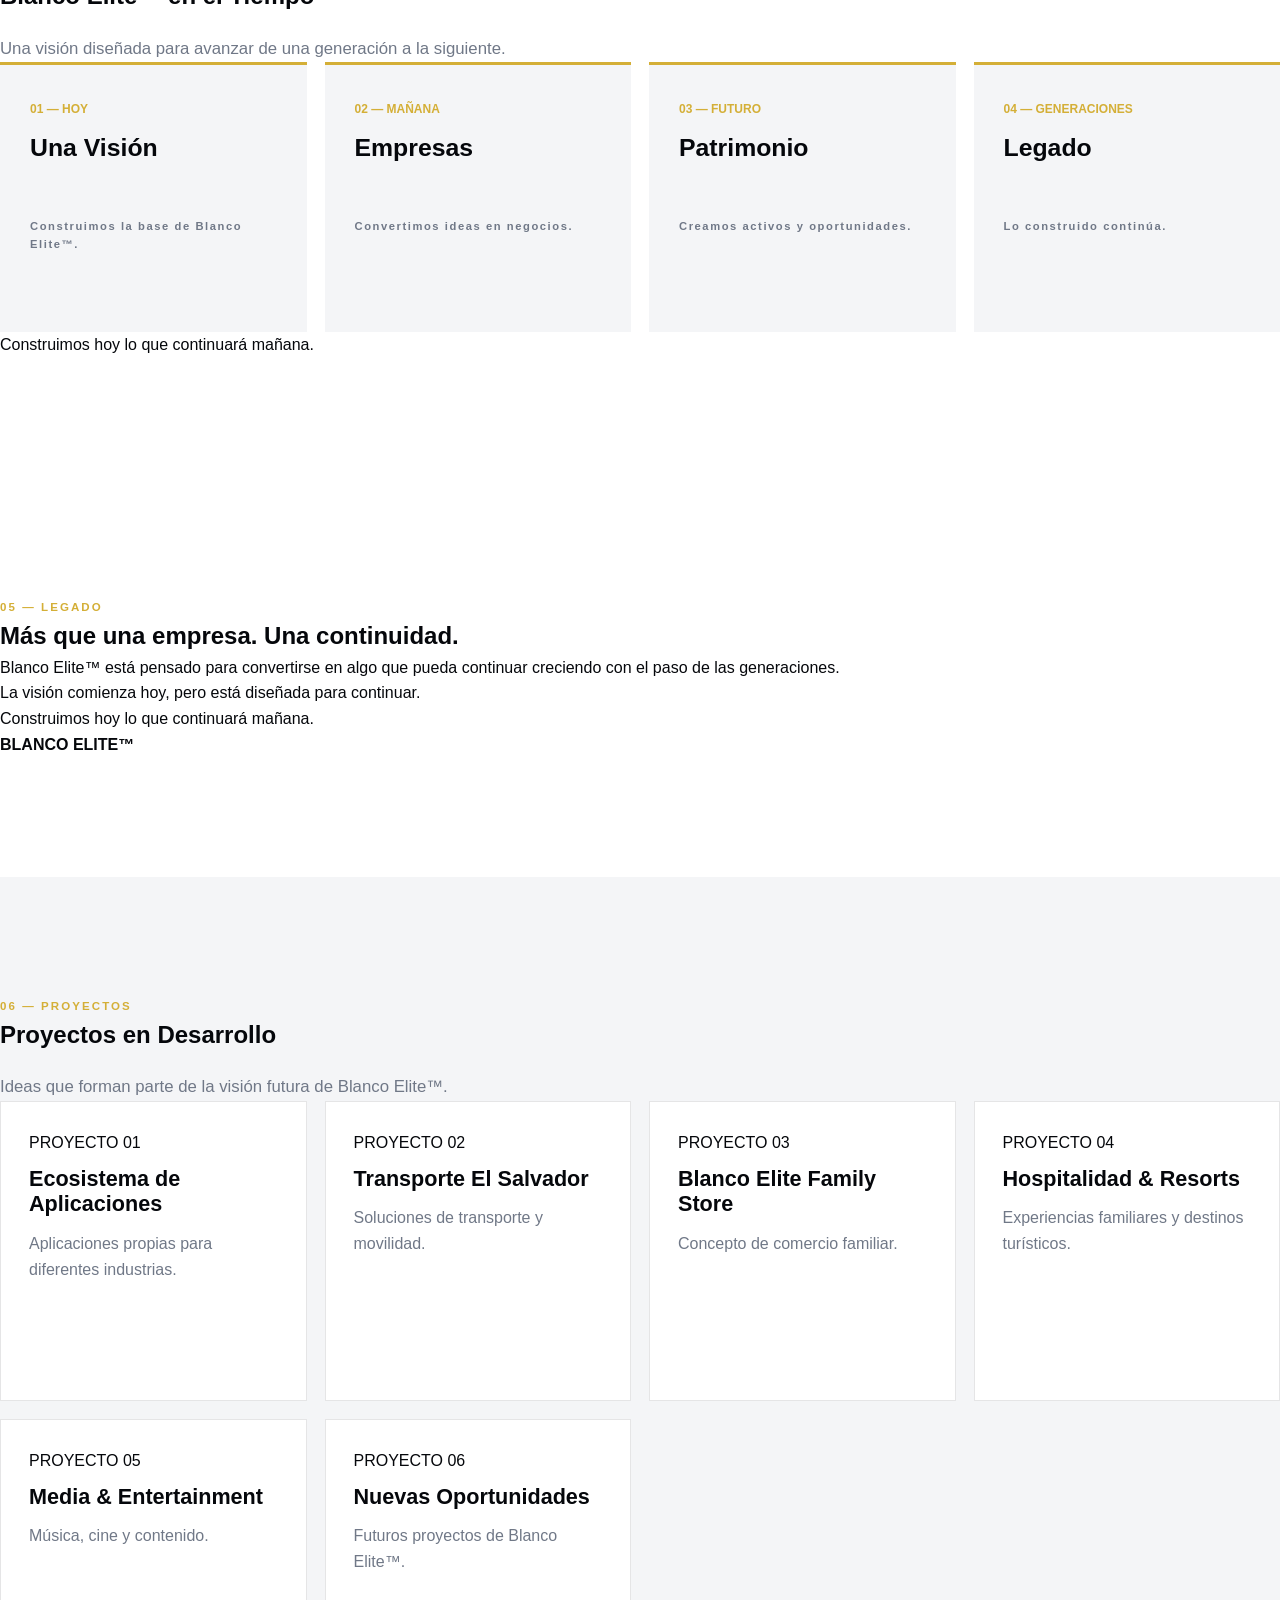
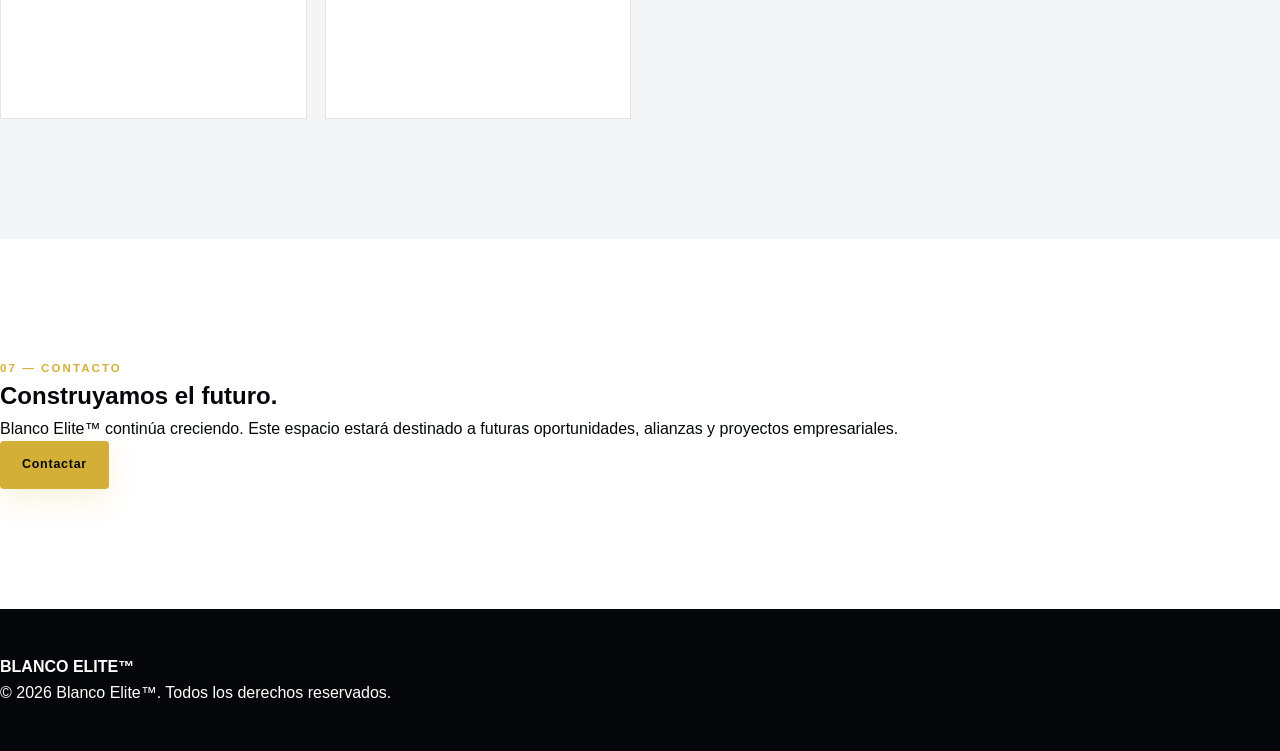
==== commit 3ad68c82: "Redesign Blanco Elite website" ====
--- a/index.html
+++ b/index.html
@@ -4,11 +4,11 @@
     <meta charset="UTF-8">
     <meta name="viewport" content="width=device-width, initial-scale=1.0">
 
-    <title>Blanco Elite™ | Family Business Group</title>
+    <title>Blanco Elite™ | Una familia. Una visión. Un legado.</title>
 
     <meta
         name="description"
-        content="Blanco Elite™ — Una familia. Una visión. Un legado."
+        content="Blanco Elite™ — Grupo empresarial familiar. Una familia. Una visión. Un legado."
     >
 
     <link rel="stylesheet" href="style.css">
@@ -16,748 +16,789 @@
 
 <body>
 
-<header class="site-header" id="site-header">
-    <div class="container header-inner">
-
-        <a href="#inicio" class="brand">
-            BLANCO ELITE<span>™</span>
-        </a>
-
-        <button class="menu-toggle" id="menu-toggle" type="button" aria-label="Abrir menú">
-            <span></span>
-            <span></span>
-            <span></span>
-        </button>
-
-        <nav class="main-nav" id="main-nav" aria-label="Navegación principal">
-            <a href="#inicio">Inicio</a>
-            <a href="#quienes-somos">Quiénes Somos</a>
-            <a href="#ecosistema">Ecosistema</a>
-            <a href="#vision">Nuestra Visión</a>
-            <a href="#tiempo">En el Tiempo</a>
-            <a href="#legado">Legado</a>
-            <a href="#proyectos">Proyectos</a>
-            <a href="#contacto">Contacto</a>
-        </nav>
-
-    </div>
-</header>
-
-
-<main>
-
-<!-- HERO -->
-
-<section class="hero section-dark" id="inicio">
-
-    <div class="hero-glow"></div>
-
-    <div class="container hero-content reveal">
-
-        <p class="eyebrow">
-            FAMILY BUSINESS GROUP
-        </p>
-
-        <h1>
-            BLANCO ELITE<span>™</span>
-        </h1>
-
-        <p class="hero-subtitle">
-            Una familia. Una visión. Un legado.
-        </p>
-
-        <p class="hero-description">
-            Construimos empresas, desarrollamos oportunidades
-            y creamos una visión empresarial pensada para
-            continuar durante generaciones.
-        </p>
-
-        <div class="hero-actions">
-
-            <a href="#ecosistema" class="btn btn-primary">
-                Explorar nuestro ecosistema
+    <!-- ================= HEADER ================= -->
+
+    <header class="site-header" id="site-header">
+
+        <div class="header-container">
+
+            <a href="#inicio" class="brand">
+                BLANCO ELITE<span>™</span>
             </a>
 
-            <a href="#vision" class="btn btn-outline">
-                Conocer nuestra visión
-            </a>
+            <nav class="main-nav" id="main-nav">
+
+                <a href="#inicio">Inicio</a>
+
+                <a href="#quienes-somos">Quiénes Somos</a>
+
+                <a href="#ecosistema">Ecosistema</a>
+
+                <a href="#vision">Nuestra Visión</a>
+
+                <a href="#tiempo">En el Tiempo</a>
+
+                <a href="#legado">Legado</a>
+
+                <a href="#proyectos">Proyectos</a>
+
+                <a href="#contacto">Contacto</a>
+
+            </nav>
 
         </div>
 
-    </div>
-
-</section>
-
-
-<!-- QUIÉNES SOMOS -->
-
-<section class="section section-light" id="quienes-somos">
-
-    <div class="container">
-
-        <div class="section-heading reveal">
-
-            <p class="section-number">
-                01 — IDENTIDAD
-            </p>
-
-            <h2>
-                Quiénes Somos
-            </h2>
-
-            <p class="section-intro">
-                Blanco Elite nace con una idea sencilla:
-                construir algo que pueda crecer con el tiempo
-                y permanecer dentro de la familia.
-            </p>
-
-        </div>
-
-
-        <div class="about-grid">
-
-            <div class="about-text reveal">
-
-                <h3>
-                    Una visión empresarial con perspectiva de generaciones.
-                </h3>
+    </header>
+
+
+    <!-- ================= HERO ================= -->
+
+    <main>
+
+        <section class="hero" id="inicio">
+
+            <div class="hero-content">
+
+                <p class="eyebrow">
+                    GRUPO EMPRESARIAL FAMILIAR
+                </p>
+
+                <h1>
+                    BLANCO ELITE<span>™</span>
+                </h1>
+
+                <p class="hero-subtitle">
+                    Una familia. Una visión. Un legado.
+                </p>
+
+                <p class="hero-description">
+                    Construimos empresas, desarrollamos oportunidades y
+                    creamos patrimonio pensando en las generaciones que vienen.
+                </p>
+
+                <div class="hero-buttons">
+
+                    <a href="#ecosistema" class="btn btn-primary">
+                        Conocer nuestro ecosistema
+                    </a>
+
+                    <a href="#vision" class="btn btn-outline">
+                        Nuestra visión
+                    </a>
+
+                </div>
+
+            </div>
+
+        </section>
+
+
+        <!-- ================= QUIENES SOMOS ================= -->
+
+        <section class="section section-light reveal" id="quienes-somos">
+
+            <div class="section-container">
+
+                <p class="section-number">
+                    01 — IDENTIDAD
+                </p>
+
+                <h2>
+                    Quiénes Somos
+                </h2>
+
+                <div class="section-text">
+
+                    <p>
+                        Blanco Elite™ nace con una visión empresarial de largo plazo:
+                        crear, desarrollar y conservar empresas que puedan crecer
+                        junto con nuestra familia.
+                    </p>
+
+                    <p>
+                        Blanco Elite™ es un grupo empresarial familiar concebido
+                        para construir diferentes negocios bajo una misma visión.
+                    </p>
+
+                    <p>
+                        Nuestro objetivo no es solamente crear empresas.
+                        Queremos construir oportunidades, patrimonio y una
+                        estructura que pueda continuar creciendo con el paso del tiempo.
+                    </p>
+
+                    <p>
+                        Cada proyecto representa una pieza dentro de un ecosistema
+                        empresarial más amplio.
+                    </p>
+
+                    <p class="highlight-text">
+                        Una visión que comienza hoy. Pensada para crecer mañana
+                        y permanecer durante generaciones.
+                    </p>
+
+                </div>
+
+            </div>
+
+        </section>
+
+
+        <!-- ================= ECOSISTEMA ================= -->
+
+        <section class="section section-soft reveal" id="ecosistema">
+
+            <div class="section-container">
+
+                <p class="section-number">
+                    02 — ECOSISTEMA
+                </p>
+
+                <h2>
+                    Nuestras Áreas de Negocio
+                </h2>
+
+                <p class="section-intro">
+                    Diferentes industrias. Una misma visión empresarial.
+                </p>
+
+
+                <div class="business-grid">
+
+
+                    <!-- TECNOLOGIA -->
+
+                    <article class="business-card">
+
+                        <span class="business-number">
+                            01
+                        </span>
+
+                        <h3>
+                            Tecnología & Aplicaciones
+                        </h3>
+
+                        <p>
+                            Desarrollo de aplicaciones, plataformas digitales
+                            y soluciones tecnológicas.
+                        </p>
+
+                        <a
+                            href="tecnologia.html"
+                            class="business-button"
+                        >
+                            Explorar área
+                            <span>→</span>
+                        </a>
+
+                        <div class="business-details">
+
+                            <strong>
+                                Tecnología & Aplicaciones
+                            </strong>
+
+                            <p>
+                                Aplicaciones móviles, plataformas digitales
+                                y soluciones tecnológicas propias.
+                            </p>
+
+                            <small>
+                                Estado: Próximamente
+                            </small>
+
+                        </div>
+
+                    </article>
+
+
+                    <!-- TRANSPORTE -->
+
+                    <article class="business-card">
+
+                        <span class="business-number">
+                            02
+                        </span>
+
+                        <h3>
+                            Transporte & Movilidad
+                        </h3>
+
+                        <p>
+                            Soluciones de transporte, movilidad y servicios
+                            relacionados con vehículos.
+                        </p>
+
+                        <button class="business-button">
+                            Explorar área
+                            <span>→</span>
+                        </button>
+
+                        <div class="business-details">
+
+                            <strong>
+                                Transporte & Movilidad
+                            </strong>
+
+                            <p>
+                                Servicios de transporte, movilidad y futuras
+                                soluciones para clientes y empresas.
+                            </p>
+
+                            <small>
+                                Estado: Próximamente
+                            </small>
+
+                        </div>
+
+                    </article>
+
+
+                    <!-- COMERCIO -->
+
+                    <article class="business-card">
+
+                        <span class="business-number">
+                            03
+                        </span>
+
+                        <h3>
+                            Comercio & Retail
+                        </h3>
+
+                        <p>
+                            Tiendas, comercio familiar y nuevas oportunidades
+                            comerciales.
+                        </p>
+
+                        <button class="business-button">
+                            Explorar área
+                            <span>→</span>
+                        </button>
+
+                        <div class="business-details">
+
+                            <strong>
+                                Comercio & Retail
+                            </strong>
+
+                            <p>
+                                Construcción de negocios comerciales y
+                                oportunidades para la familia.
+                            </p>
+
+                            <small>
+                                Estado: Próximamente
+                            </small>
+
+                        </div>
+
+                    </article>
+
+
+                    <!-- BIENES RAICES -->
+
+                    <article class="business-card">
+
+                        <span class="business-number">
+                            04
+                        </span>
+
+                        <h3>
+                            Bienes Raíces
+                        </h3>
+
+                        <p>
+                            Propiedades, patrimonio y oportunidades inmobiliarias.
+                        </p>
+
+                        <button class="business-button">
+                            Explorar área
+                            <span>→</span>
+                        </button>
+
+                        <div class="business-details">
+
+                            <strong>
+                                Bienes Raíces
+                            </strong>
+
+                            <p>
+                                Desarrollo y administración de propiedades
+                                y activos inmobiliarios.
+                            </p>
+
+                            <small>
+                                Estado: Próximamente
+                            </small>
+
+                        </div>
+
+                    </article>
+
+
+                    <!-- HOSPITALIDAD -->
+
+                    <article class="business-card">
+
+                        <span class="business-number">
+                            05
+                        </span>
+
+                        <h3>
+                            Hospitalidad & Entretenimiento
+                        </h3>
+
+                        <p>
+                            Resorts, experiencias familiares y destinos
+                            de entretenimiento.
+                        </p>
+
+                        <button class="business-button">
+                            Explorar área
+                            <span>→</span>
+                        </button>
+
+                        <div class="business-details">
+
+                            <strong>
+                                Hospitalidad & Entretenimiento
+                            </strong>
+
+                            <p>
+                                Resorts, experiencias familiares,
+                                entretenimiento y proyectos turísticos.
+                            </p>
+
+                            <small>
+                                Estado: Próximamente
+                            </small>
+
+                        </div>
+
+                    </article>
+
+
+                    <!-- MEDIA -->
+
+                    <article class="business-card">
+
+                        <span class="business-number">
+                            06
+                        </span>
+
+                        <h3>
+                            Media, Música & Entretenimiento
+                        </h3>
+
+                        <p>
+                            Música, cine, contenido y entretenimiento.
+                        </p>
+
+                        <button class="business-button">
+                            Explorar área
+                            <span>→</span>
+                        </button>
+
+                        <div class="business-details">
+
+                            <strong>
+                                Media, Música & Entretenimiento
+                            </strong>
+
+                            <p>
+                                Producción musical, cine, contenido
+                                y entretenimiento.
+                            </p>
+
+                            <small>
+                                Estado: Próximamente
+                            </small>
+
+                        </div>
+
+                    </article>
+
+                </div>
+
+            </div>
+
+        </section>
+
+
+        <!-- ================= CONSTRUCCION ================= -->
+
+        <section class="section section-dark reveal" id="vision">
+
+            <div class="section-container">
+
+                <p class="section-number">
+                    03 — CONSTRUCCIÓN
+                </p>
+
+                <h2>
+                    De una Idea a un Legado
+                </h2>
+
+                <p class="section-intro">
+                    Cada empresa comienza con una idea, pero necesita
+                    estructura, disciplina y visión.
+                </p>
+
+
+                <div class="timeline">
+
+                    <div class="timeline-item">
+
+                        <span>01</span>
+
+                        <h3>
+                            IDEA
+                        </h3>
+
+                        <p>
+                            Identificamos una oportunidad.
+                        </p>
+
+                    </div>
+
+
+                    <div class="timeline-item">
+
+                        <span>02</span>
+
+                        <h3>
+                            DESARROLLO
+                        </h3>
+
+                        <p>
+                            Convertimos la idea en proyecto.
+                        </p>
+
+                    </div>
+
+
+                    <div class="timeline-item">
+
+                        <span>03</span>
+
+                        <h3>
+                            EMPRESA
+                        </h3>
+
+                        <p>
+                            Construimos una operación real.
+                        </p>
+
+                    </div>
+
+
+                    <div class="timeline-item">
+
+                        <span>04</span>
+
+                        <h3>
+                            CRECIMIENTO
+                        </h3>
+
+                        <p>
+                            Expandimos oportunidades.
+                        </p>
+
+                    </div>
+
+
+                    <div class="timeline-item">
+
+                        <span>05</span>
+
+                        <h3>
+                            LEGADO
+                        </h3>
+
+                        <p>
+                            Preparamos lo construido para continuar.
+                        </p>
+
+                    </div>
+
+                </div>
+
+            </div>
+
+        </section>
+
+
+        <!-- ================= EN EL TIEMPO ================= -->
+
+        <section class="section section-light reveal" id="tiempo">
+
+            <div class="section-container">
+
+                <p class="section-number">
+                    04 — FUTURO
+                </p>
+
+                <h2>
+                    Blanco Elite™ en el Tiempo
+                </h2>
+
+                <p class="section-intro">
+                    Una visión diseñada para avanzar de una generación
+                    a la siguiente.
+                </p>
+
+
+                <div class="time-grid">
+
+                    <div class="time-card">
+
+                        <span>
+                            01 — HOY
+                        </span>
+
+                        <h3>
+                            Una Visión
+                        </h3>
+
+                        <p>
+                            Construimos la base de Blanco Elite™.
+                        </p>
+
+                    </div>
+
+
+                    <div class="time-card">
+
+                        <span>
+                            02 — MAÑANA
+                        </span>
+
+                        <h3>
+                            Empresas
+                        </h3>
+
+                        <p>
+                            Convertimos ideas en negocios.
+                        </p>
+
+                    </div>
+
+
+                    <div class="time-card">
+
+                        <span>
+                            03 — FUTURO
+                        </span>
+
+                        <h3>
+                            Patrimonio
+                        </h3>
+
+                        <p>
+                            Creamos activos y oportunidades.
+                        </p>
+
+                    </div>
+
+
+                    <div class="time-card">
+
+                        <span>
+                            04 — GENERACIONES
+                        </span>
+
+                        <h3>
+                            Legado
+                        </h3>
+
+                        <p>
+                            Lo construido continúa.
+                        </p>
+
+                    </div>
+
+                </div>
+
+
+                <div class="statement">
+                    Construimos hoy lo que continuará mañana.
+                </div>
+
+            </div>
+
+        </section>
+
+
+        <!-- ================= LEGADO ================= -->
+
+        <section class="section section-deep reveal" id="legado">
+
+            <div class="section-container narrow">
+
+                <p class="section-number">
+                    05 — LEGADO
+                </p>
+
+                <h2>
+                    Más que una empresa. Una continuidad.
+                </h2>
 
                 <p>
-                    Blanco Elite es concebido como un grupo empresarial
-                    familiar enfocado en crear, desarrollar y administrar
-                    diferentes negocios bajo una misma visión.
+                    Blanco Elite™ está pensado para convertirse en algo
+                    que pueda continuar creciendo con el paso de las generaciones.
                 </p>
 
                 <p>
-                    Nuestra meta no es construir solamente una empresa,
-                    sino desarrollar un ecosistema de oportunidades que
-                    pueda crecer de manera organizada y sostenible.
-                </p>
-
-                <p>
-                    Cada proyecto representa una nueva posibilidad para
-                    crear valor, generar oportunidades y fortalecer el
-                    patrimonio familiar.
-                </p>
+                    La visión comienza hoy, pero está diseñada para continuar.
+                </p>
+
+                <div class="legacy-line">
+                    Construimos hoy lo que continuará mañana.
+                </div>
+
+                <strong class="legacy-signature">
+                    BLANCO ELITE™
+                </strong>
 
             </div>
 
-
-            <div class="about-card reveal">
-                <span class="about-card-number">01</span>
-                <h3>Familia</h3>
-                <p>El origen de nuestra visión.</p>
+        </section>
+
+
+        <!-- ================= PROYECTOS ================= -->
+
+        <section class="section section-soft reveal" id="proyectos">
+
+            <div class="section-container">
+
+                <p class="section-number">
+                    06 — PROYECTOS
+                </p>
+
+                <h2>
+                    Proyectos en Desarrollo
+                </h2>
+
+                <p class="section-intro">
+                    Ideas que forman parte de la visión futura
+                    de Blanco Elite™.
+                </p>
+
+
+                <div class="projects-grid">
+
+                    <div class="project-card">
+
+                        <span>
+                            PROYECTO 01
+                        </span>
+
+                        <h3>
+                            Ecosistema de Aplicaciones
+                        </h3>
+
+                        <p>
+                            Aplicaciones propias para diferentes industrias.
+                        </p>
+
+                    </div>
+
+
+                    <div class="project-card">
+
+                        <span>
+                            PROYECTO 02
+                        </span>
+
+                        <h3>
+                            Transporte El Salvador
+                        </h3>
+
+                        <p>
+                            Soluciones de transporte y movilidad.
+                        </p>
+
+                    </div>
+
+
+                    <div class="project-card">
+
+                        <span>
+                            PROYECTO 03
+                        </span>
+
+                        <h3>
+                            Blanco Elite Family Store
+                        </h3>
+
+                        <p>
+                            Concepto de comercio familiar.
+                        </p>
+
+                    </div>
+
+
+                    <div class="project-card">
+
+                        <span>
+                            PROYECTO 04
+                        </span>
+
+                        <h3>
+                            Hospitalidad & Resorts
+                        </h3>
+
+                        <p>
+                            Experiencias familiares y destinos turísticos.
+                        </p>
+
+                    </div>
+
+
+                    <div class="project-card">
+
+                        <span>
+                            PROYECTO 05
+                        </span>
+
+                        <h3>
+                            Media & Entertainment
+                        </h3>
+
+                        <p>
+                            Música, cine y contenido.
+                        </p>
+
+                    </div>
+
+
+                    <div class="project-card">
+
+                        <span>
+                            PROYECTO 06
+                        </span>
+
+                        <h3>
+                            Nuevas Oportunidades
+                        </h3>
+
+                        <p>
+                            Futuros proyectos de Blanco Elite™.
+                        </p>
+
+                    </div>
+
+                </div>
+
             </div>
 
-
-            <div class="about-card reveal">
-                <span class="about-card-number">02</span>
-                <h3>Empresas</h3>
-                <p>El motor de nuestro crecimiento.</p>
-            </div>
-
-
-            <div class="about-card reveal">
-                <span class="about-card-number">03</span>
-                <h3>Futuro</h3>
-                <p>La dirección de nuestra visión.</p>
-            </div>
-
-        </div>
-
-    </div>
-
-</section>
-
-
-<!-- ECOSISTEMA -->
-
-<section class="section section-soft" id="ecosistema">
-
-    <div class="container">
-
-        <div class="section-heading reveal">
-
-            <p class="section-number">
-                02 — ECOSISTEMA
-            </p>
-
-            <h2>
-                Nuestras Áreas de Negocio
-            </h2>
-
-            <p class="section-intro">
-                Diferentes industrias. Una misma visión.
-            </p>
-
-        </div>
-
-
-        <div class="business-grid">
-
-
-            <!-- TECNOLOGÍA -->
-
-            <article class="business-card reveal">
-
-                <span class="business-number">01</span>
-
-                <h3>
-                    Tecnología &amp; Aplicaciones
-                </h3>
-
-                <p>
-                    Desarrollo de aplicaciones, plataformas digitales
-                    y soluciones tecnológicas.
-                </p>
-
-                <div class="business-details">
-
-                    <strong>
-                        Tecnología &amp; Aplicaciones
-                    </strong>
-
-                    <span>
-                        Estado: Próximamente
-                    </span>
-
-                </div>
-
-                <a
-                    href="tecnologia.html"
-                    class="business-button"
-                >
-                    Explorar área
-                    <span>→</span>
-                </a>
-
-            </article>
-
-
-            <!-- TRANSPORTE -->
-
-            <article class="business-card reveal">
-
-                <span class="business-number">02</span>
-
-                <h3>
-                    Transporte &amp; Movilidad
-                </h3>
-
-                <p>
-                    Servicios de transporte, movilidad y soluciones
-                    relacionadas con vehículos.
-                </p>
-
-                <div class="business-details">
-
-                    <strong>
-                        Transporte &amp; Movilidad
-                    </strong>
-
-                    <span>
-                        Estado: Próximamente
-                    </span>
-
-                </div>
-
-                <button class="business-button" type="button">
-                    Explorar área
-                    <span>→</span>
-                </button>
-
-            </article>
-
-
-            <!-- COMERCIO -->
-
-            <article class="business-card reveal">
-
-                <span class="business-number">03</span>
-
-                <h3>
-                    Comercio &amp; Retail
-                </h3>
-
-                <p>
-                    Tiendas, comercio familiar y futuras
-                    oportunidades dentro del sector retail.
-                </p>
-
-                <div class="business-details">
-
-                    <strong>
-                        Comercio &amp; Retail
-                    </strong>
-
-                    <span>
-                        Estado: Próximamente
-                    </span>
-
-                </div>
-
-                <button class="business-button" type="button">
-                    Explorar área
-                    <span>→</span>
-                </button>
-
-            </article>
-
-
-            <!-- BIENES RAÍCES -->
-
-            <article class="business-card reveal">
-
-                <span class="business-number">04</span>
-
-                <h3>
-                    Bienes Raíces
-                </h3>
-
-                <p>
-                    Desarrollo inmobiliario, propiedades,
-                    alquileres y construcción patrimonial.
-                </p>
-
-                <div class="business-details">
-
-                    <strong>
-                        Bienes Raíces
-                    </strong>
-
-                    <span>
-                        Estado: Próximamente
-                    </span>
-
-                </div>
-
-                <button class="business-button" type="button">
-                    Explorar área
-                    <span>→</span>
-                </button>
-
-            </article>
-
-
-            <!-- HOSPITALIDAD -->
-
-            <article class="business-card reveal">
-
-                <span class="business-number">05</span>
-
-                <h3>
-                    Hospitalidad &amp; Entretenimiento
-                </h3>
-
-                <p>
-                    Resorts, experiencias familiares,
-                    entretenimiento y futuros destinos.
-                </p>
-
-                <div class="business-details">
-
-                    <strong>
-                        Hospitalidad &amp; Entretenimiento
-                    </strong>
-
-                    <span>
-                        Estado: Próximamente
-                    </span>
-
-                </div>
-
-                <button class="business-button" type="button">
-                    Explorar área
-                    <span>→</span>
-                </button>
-
-            </article>
-
-
-            <!-- MEDIA -->
-
-            <article class="business-card reveal">
-
-                <span class="business-number">06</span>
-
-                <h3>
-                    Media, Música &amp; Entretenimiento
-                </h3>
-
-                <p>
-                    Producción audiovisual, música,
-                    entretenimiento y futuros proyectos creativos.
-                </p>
-
-                <div class="business-details">
-
-                    <strong>
-                        Media, Música &amp; Entretenimiento
-                    </strong>
-
-                    <span>
-                        Estado: Próximamente
-                    </span>
-
-                </div>
-
-                <button class="business-button" type="button">
-                    Explorar área
-                    <span>→</span>
-                </button>
-
-            </article>
-
-        </div>
-
-    </div>
-
-</section>
-
-
-<!-- VISIÓN -->
-
-<section class="section section-dark" id="vision">
-
-    <div class="container">
-
-        <div class="section-heading section-heading-light reveal">
-
-            <p class="section-number">
-                03 — CONSTRUCCIÓN
-            </p>
-
-            <h2>
-                De una Idea a un Legado
-            </h2>
-
-            <p class="section-intro">
-                Cada gran empresa comienza con una idea.
-            </p>
-
-        </div>
-
-
-        <div class="timeline">
-
-            <div class="timeline-item reveal">
-                <span>01</span>
-                <h3>IDEA</h3>
-                <p>Identificamos oportunidades y nuevas ideas.</p>
-            </div>
-
-            <div class="timeline-item reveal">
-                <span>02</span>
-                <h3>DESARROLLO</h3>
-                <p>Convertimos las ideas en proyectos reales.</p>
-            </div>
-
-            <div class="timeline-item reveal">
-                <span>03</span>
-                <h3>EMPRESA</h3>
-                <p>Las mejores ideas pueden convertirse en negocios.</p>
-            </div>
-
-            <div class="timeline-item reveal">
-                <span>04</span>
-                <h3>CRECIMIENTO</h3>
-                <p>Desarrollamos, mejoramos y expandimos.</p>
-            </div>
-
-            <div class="timeline-item reveal">
-                <span>05</span>
-                <h3>LEGADO</h3>
-                <p>Construimos algo que pueda continuar.</p>
-            </div>
-
-        </div>
-
-    </div>
-
-</section>
-
-
-<!-- EN EL TIEMPO -->
-
-<section class="section section-light" id="tiempo">
-
-    <div class="container">
-
-        <div class="section-heading reveal">
-
-            <p class="section-number">
-                04 — VISIÓN
-            </p>
-
-            <h2>
-                Blanco Elite™ en el Tiempo
-            </h2>
-
-            <p class="section-intro">
-                Una visión diseñada para crecer con los años.
-            </p>
-
-        </div>
-
-
-        <div class="time-grid">
-
-            <div class="time-card reveal">
-                <span>01</span>
-                <p>HOY</p>
-                <h3>Una Visión</h3>
-                <small>El comienzo de Blanco Elite.</small>
-            </div>
-
-            <div class="time-card reveal">
-                <span>02</span>
-                <p>MAÑANA</p>
-                <h3>Empresas</h3>
-                <small>Nuevos negocios y oportunidades.</small>
-            </div>
-
-            <div class="time-card reveal">
-                <span>03</span>
-                <p>FUTURO</p>
-                <h3>Patrimonio</h3>
-                <small>Construcción de valor a largo plazo.</small>
-            </div>
-
-            <div class="time-card reveal">
-                <span>04</span>
-                <p>GENERACIONES</p>
-                <h3>Legado</h3>
-                <small>Una visión que continúa.</small>
-            </div>
-
-        </div>
-
-
-        <div class="vision-statement reveal">
-            <p>
-                Construimos hoy lo que continuará mañana.
-            </p>
-        </div>
-
-    </div>
-
-</section>
-
-
-<!-- LEGADO -->
-
-<section class="section section-dark legacy-section" id="legado">
-
-    <div class="container">
-
-        <div class="section-heading section-heading-light reveal">
-
-            <p class="section-number">
-                05 — LEGADO
-            </p>
-
-            <h2>
-                Una Empresa que Puede Continuar
-            </h2>
-
-        </div>
-
-
-        <div class="legacy-content">
-
-            <div class="legacy-main reveal">
-
-                <h3>
-                    Más que negocios.
-                    Una visión familiar.
-                </h3>
-
-                <p>
-                    Blanco Elite está pensado para crear una estructura
-                    empresarial que pueda crecer con el tiempo y mantener
-                    una visión familiar a largo plazo.
-                </p>
-
-                <p>
-                    El objetivo es que cada generación pueda conocer,
-                    comprender y contribuir a la evolución del grupo.
-                </p>
-
-            </div>
-
-
-            <div class="legacy-points">
-
-                <div class="legacy-point reveal">
-
-                    <span>01</span>
-
-                    <div>
-                        <h4>Continuidad</h4>
-                        <p>
-                            Pensamos más allá de una sola generación.
-                        </p>
-                    </div>
-
-                </div>
-
-
-                <div class="legacy-point reveal">
-
-                    <span>02</span>
-
-                    <div>
-                        <h4>Formación</h4>
-                        <p>
-                            El conocimiento es parte del legado.
-                        </p>
-                    </div>
-
-                </div>
-
-
-                <div class="legacy-point reveal">
-
-                    <span>03</span>
-
-                    <div>
-                        <h4>Responsabilidad</h4>
-                        <p>
-                            Cada generación debe cuidar lo construido.
-                        </p>
-                    </div>
-
-                </div>
-
-            </div>
-
-        </div>
-
-    </div>
-
-</section>
-
-
-<!-- PROYECTOS -->
-
-<section class="section section-light" id="proyectos">
-
-    <div class="container">
-
-        <div class="section-heading reveal">
-
-            <p class="section-number">
-                06 — PROYECTOS
-            </p>
-
-            <h2>
-                Proyectos
-            </h2>
-
-            <p class="section-intro">
-                Ideas que pueden convertirse en empresas.
-            </p>
-
-        </div>
-
-
-        <div class="projects-grid">
-
-            <article class="project-card reveal">
-
-                <span class="project-number">01</span>
-
-                <p class="project-status">
-                    EN DESARROLLO
-                </p>
-
-                <h3>
-                    Ecosistema Tecnológico
-                </h3>
-
-                <p>
-                    Aplicaciones y plataformas digitales
-                    para apoyar el crecimiento del grupo.
-                </p>
-
-            </article>
-
-
-            <article class="project-card reveal">
-
-                <span class="project-number">02</span>
-
-                <p class="project-status">
-                    FUTURO
-                </p>
-
-                <h3>
-                    Transporte &amp; Movilidad
-                </h3>
-
-                <p>
-                    Nuevas soluciones y servicios relacionados
-                    con transporte y movilidad.
-                </p>
-
-            </article>
-
-
-            <article class="project-card reveal">
-
-                <span class="project-number">03</span>
-
-                <p class="project-status">
-                    FUTURO
-                </p>
-
-                <h3>
-                    Hospitalidad
-                </h3>
-
-                <p>
-                    Experiencias familiares, entretenimiento
-                    y futuros destinos.
-                </p>
-
-            </article>
-
-
-            <article class="project-card reveal">
-
-                <span class="project-number">04</span>
-
-                <p class="project-status">
-                    FUTURO
-                </p>
-
-                <h3>
-                    Media &amp; Entertainment
-                </h3>
-
-                <p>
-                    Música, contenido audiovisual,
-                    entretenimiento y nuevas ideas creativas.
-                </p>
-
-            </article>
-
-        </div>
-
-    </div>
-
-</section>
-
-
-<!-- CONTACTO -->
-
-<section class="section section-soft contact-section" id="contacto">
-
-    <div class="container">
-
-        <div class="contact-box reveal">
-
-            <div>
+        </section>
+
+
+        <!-- ================= CONTACTO ================= -->
+
+        <section class="section section-contact reveal" id="contacto">
+
+            <div class="section-container narrow">
 
                 <p class="section-number">
                     07 — CONTACTO
@@ -768,65 +809,45 @@
                 </h2>
 
                 <p>
-                    Blanco Elite comienza con una visión.
-                    El siguiente paso es convertir esa visión
-                    en oportunidades reales.
-                </p>
+                    Blanco Elite™ continúa creciendo.
+                    Este espacio estará destinado a futuras oportunidades,
+                    alianzas y proyectos empresariales.
+                </p>
+
+                <a
+                    href="mailto:contacto@blancoelite.com"
+                    class="btn btn-primary"
+                >
+                    Contactar
+                </a>
 
             </div>
 
-
-            <a
-                href="mailto:contacto@blancoelite.com"
-                class="btn btn-primary"
-            >
-                Contactar
-            </a>
+        </section>
+
+    </main>
+
+
+    <!-- ================= FOOTER ================= -->
+
+    <footer class="site-footer">
+
+        <div class="footer-container">
+
+            <strong>
+                BLANCO ELITE™
+            </strong>
+
+            <p>
+                © 2026 Blanco Elite™. Todos los derechos reservados.
+            </p>
 
         </div>
 
-    </div>
-
-</section>
-
-</main>
-
-
-<footer class="site-footer">
-
-    <div class="container footer-inner">
-
-        <div>
-
-            <strong>
-                BLANCO ELITE<span>™</span>
-            </strong>
-
-            <p>
-                Una familia. Una visión. Un legado.
-            </p>
-
-        </div>
-
-
-        <div>
-
-            <p>
-                Family Business Group
-            </p>
-
-            <p>
-                © 2026 Blanco Elite™
-            </p>
-
-        </div>
-
-    </div>
-
-</footer>
-
-
-<script src="script.js"></script>
+    </footer>
+
+
+    <script src="script.js"></script>
 
 </body>
 </html>
--- a/style.css
+++ b/style.css
@@ -1,8 +1,3 @@
-/* =========================================
-   BLANCO ELITE™
-   STYLE.CSS COMPLETO
-   ========================================= */
-
 :root {
     --black: #05070b;
     --dark: #0a1020;
@@ -28,9 +23,9 @@
 }
 
 
-/* =========================================
+/* =========================
    RESET
-   ========================================= */
+========================= */
 
 * {
     margin: 0;
@@ -43,9 +38,15 @@
 }
 
 body {
-    font-family: Arial, Helvetica, sans-serif;
+    font-family:
+        Inter,
+        -apple-system,
+        BlinkMacSystemFont,
+        "Segoe UI",
+        sans-serif;
+
+    color: var(--black);
     background: var(--white);
-    color: var(--black);
     line-height: 1.6;
     overflow-x: hidden;
 }
@@ -56,31 +57,27 @@
 }
 
 button {
-    font-family: inherit;
-}
-
-
-/* =========================================
-   CONTENEDOR
-   ========================================= */
+    font: inherit;
+}
+
+img {
+    max-width: 100%;
+    display: block;
+}
 
 .container {
-    width: min(90%, var(--max-width));
+    width: min(100% - 40px, var(--max-width));
     margin: 0 auto;
 }
 
-section {
-    scroll-margin-top: 100px;
-}
-
-
-/* =========================================
+
+/* =========================
    REVEAL
-   ========================================= */
+========================= */
 
 .reveal {
     opacity: 0;
-    transform: translateY(35px);
+    transform: translateY(28px);
     transition:
         opacity 0.8s ease,
         transform 0.8s ease;
@@ -92,107 +89,81 @@
 }
 
 
-/* =========================================
+/* =========================
    HEADER
-   ========================================= */
-
-header {
+========================= */
+
+.site-header {
     position: fixed;
     top: 0;
     left: 0;
-
     width: 100%;
-
     z-index: 1000;
 
-    padding: 22px 0;
-
-    background: rgba(5, 7, 11, 0.20);
-
-    backdrop-filter: blur(10px);
+    background: rgba(5, 7, 11, 0.55);
+    backdrop-filter: blur(14px);
 
     border-bottom: 1px solid transparent;
 
     transition:
-        background 0.35s ease,
-        padding 0.35s ease,
-        border-color 0.35s ease,
-        box-shadow 0.35s ease;
-}
-
-header.scrolled {
-    padding: 14px 0;
-
-    background: rgba(5, 7, 11, 0.95);
-
-    border-bottom-color:
-        rgba(212, 175, 55, 0.20);
-
-    box-shadow:
-        0 10px 30px rgba(0, 0, 0, 0.20);
-}
-
-.navbar {
-    width: min(90%, var(--max-width));
-
-    margin: 0 auto;
+        background 0.3s ease,
+        border-color 0.3s ease,
+        box-shadow 0.3s ease;
+}
+
+.site-header.scrolled {
+    background: rgba(5, 7, 11, 0.94);
+    border-color: var(--border-dark);
+    box-shadow: 0 10px 35px rgba(0, 0, 0, 0.22);
+}
+
+.header-inner {
+    min-height: 78px;
 
     display: flex;
-
     align-items: center;
-
     justify-content: space-between;
-
     gap: 30px;
 }
 
-.logo {
+.brand {
+    font-size: 1rem;
+    font-weight: 800;
+    letter-spacing: 0.16em;
     color: var(--white);
-
-    font-size: 1.05rem;
-
-    font-weight: 800;
-
-    letter-spacing: 3px;
-
     white-space: nowrap;
 }
 
-.logo span {
+.brand span {
     color: var(--gold);
-}
-
-nav ul {
-    list-style: none;
-
+    font-size: 0.65em;
+    vertical-align: top;
+}
+
+.main-nav {
     display: flex;
-
     align-items: center;
-
-    justify-content: flex-end;
-
-    gap: 24px;
-}
-
-nav a {
+    gap: 22px;
+}
+
+.main-nav a {
     position: relative;
 
-    color: rgba(255, 255, 255, 0.80);
-
-    font-size: 0.76rem;
-
-    font-weight: 700;
-
-    letter-spacing: 0.8px;
-
-    transition: color 0.3s ease;
-}
-
-nav a::after {
+    color: rgba(255, 255, 255, 0.76);
+
+    font-size: 0.78rem;
+    font-weight: 600;
+
+    letter-spacing: 0.04em;
+
+    transition:
+        color 0.25s ease;
+}
+
+.main-nav a::after {
     content: "";
 
     position: absolute;
-
     left: 0;
     bottom: -8px;
 
@@ -201,38 +172,70 @@
 
     background: var(--gold);
 
-    transition: width 0.3s ease;
-}
-
-nav a:hover,
-nav a.active {
+    transition: width 0.25s ease;
+}
+
+.main-nav a:hover,
+.main-nav a.active {
     color: var(--white);
 }
 
-nav a:hover::after,
-nav a.active::after {
+.main-nav a:hover::after,
+.main-nav a.active::after {
     width: 100%;
 }
 
 
-/* =========================================
+/* MOBILE MENU BUTTON */
+
+.menu-toggle {
+    display: none;
+
+    width: 44px;
+    height: 44px;
+
+    border: 1px solid var(--border-dark);
+    border-radius: 8px;
+
+    background: rgba(255, 255, 255, 0.04);
+
+    cursor: pointer;
+}
+
+.menu-toggle span {
+    display: block;
+
+    width: 20px;
+    height: 2px;
+
+    margin: 4px auto;
+
+    background: var(--white);
+
+    transition: 0.25s ease;
+}
+
+
+/* =========================
    HERO
-   ========================================= */
+========================= */
 
 .hero {
     min-height: 100vh;
 
     display: flex;
-
     align-items: center;
 
     position: relative;
-
+    overflow: hidden;
+}
+
+.section-dark {
     background:
         radial-gradient(
             circle at 75% 30%,
-            rgba(212, 175, 55, 0.10),
-            transparent 30%
+            rgba(23, 41, 77, 0.72),
+            transparent 38%
         ),
         linear-gradient(
             135deg,
@@ -242,523 +245,430 @@
         );
 
     color: var(--white);
-
-    overflow: hidden;
-}
-
-.hero::before {
-    content: "";
-
+}
+
+.hero-glow {
     position: absolute;
 
-    width: 600px;
-    height: 600px;
-
-    right: -250px;
-    top: 50%;
-
-    transform: translateY(-50%);
+    width: 520px;
+    height: 520px;
+
+    right: -180px;
+    top: 80px;
 
     border-radius: 50%;
 
-    border:
-        1px solid rgba(212, 175, 55, 0.10);
-
-    box-shadow:
-        0 0 0 80px rgba(212, 175, 55, 0.02),
-        0 0 0 160px rgba(212, 175, 55, 0.015);
+    background:
+        radial-gradient(
+            circle,
+            rgba(212, 175, 55, 0.13),
+            transparent 65%
+        );
+
+    pointer-events: none;
 }
 
 .hero-content {
     position: relative;
-
     z-index: 2;
 
-    width: min(90%, 1000px);
-
-    margin: 0 auto;
-
-    padding-top: 90px;
-}
-
-.hero-eyebrow {
-    display: inline-block;
-
-    margin-bottom: 20px;
-
+    padding-top: 100px;
+    padding-bottom: 100px;
+}
+
+.eyebrow,
+.section-number {
     color: var(--gold);
 
-    font-size: 0.75rem;
-
-    font-weight: 700;
-
-    letter-spacing: 3px;
-
-    text-transform: uppercase;
-}
-
-.hero-line {
-    width: 80px;
-    height: 2px;
-
-    background: var(--gold);
-
-    margin-bottom: 24px;
+    font-size: 0.72rem;
+    font-weight: 800;
+
+    letter-spacing: 0.18em;
 }
 
 .hero h1 {
-    max-width: 850px;
-
-    font-size: clamp(3rem, 8vw, 7rem);
-
-    line-height: 0.95;
-
-    letter-spacing: -4px;
-
-    margin-bottom: 28px;
+    margin-top: 20px;
+
+    font-size: clamp(4rem, 10vw, 8.5rem);
+
+    line-height: 0.92;
+
+    font-weight: 900;
+
+    letter-spacing: -0.06em;
 }
 
 .hero h1 span {
     color: var(--gold);
-}
-
-.hero p {
-    max-width: 650px;
+
+    font-size: 0.22em;
+
+    vertical-align: top;
+
+    margin-left: 8px;
+}
+
+.hero-subtitle {
+    margin-top: 28px;
+
+    font-size: clamp(1.4rem, 3vw, 2.2rem);
+
+    font-weight: 600;
+}
+
+.hero-description {
+    max-width: 680px;
+
+    margin-top: 18px;
 
     color: var(--gray);
 
-    font-size: clamp(1rem, 2vw, 1.25rem);
-
-    margin-bottom: 38px;
-}
-
-.hero-buttons {
+    font-size: 1rem;
+}
+
+.hero-actions {
     display: flex;
-
     flex-wrap: wrap;
 
     gap: 14px;
-}
-
-
-/* =========================================
-   BOTONES
-   ========================================= */
+
+    margin-top: 36px;
+}
+
+
+/* =========================
+   BUTTONS
+========================= */
 
 .btn {
     display: inline-flex;
-
     align-items: center;
-
     justify-content: center;
 
     min-height: 48px;
 
-    padding: 0 24px;
-
-    border: 1px solid transparent;
-
-    font-size: 0.76rem;
-
+    padding: 0 22px;
+
+    border-radius: 4px;
+
+    font-size: 0.78rem;
     font-weight: 800;
 
-    letter-spacing: 1px;
-
-    text-transform: uppercase;
+    letter-spacing: 0.06em;
+
+    transition:
+        transform 0.25s ease,
+        background 0.25s ease,
+        color 0.25s ease,
+        border-color 0.25s ease,
+        box-shadow 0.25s ease;
+}
+
+.btn:hover {
+    transform: translateY(-3px);
+}
+
+.btn-primary {
+    background: var(--gold);
+    color: var(--black);
+
+    box-shadow:
+        0 10px 30px rgba(212, 175, 55, 0.18);
+}
+
+.btn-primary:hover {
+    background: var(--gold-light);
+}
+
+.btn-outline {
+    border: 1px solid rgba(255, 255, 255, 0.25);
+    color: var(--white);
+}
+
+.btn-outline:hover {
+    border-color: var(--gold);
+    color: var(--gold-light);
+}
+
+
+/* =========================
+   SECTIONS
+========================= */
+
+.section {
+    padding: 120px 0;
+}
+
+.section-light {
+    background: var(--white);
+    color: var(--black);
+}
+
+.section-soft {
+    background: var(--soft-white);
+    color: var(--black);
+}
+
+.section-heading {
+    max-width: 780px;
+    margin-bottom: 60px;
+}
+
+.section-heading h2 {
+    margin-top: 12px;
+
+    font-size: clamp(2.4rem, 5vw, 4.3rem);
+
+    line-height: 1;
+
+    letter-spacing: -0.045em;
+}
+
+.section-intro {
+    max-width: 650px;
+
+    margin-top: 20px;
+
+    color: var(--dark-gray);
+
+    font-size: 1.05rem;
+}
+
+.section-heading-light .section-intro {
+    color: var(--gray);
+}
+
+.section-heading-light h2 {
+    color: var(--white);
+}
+
+
+/* =========================
+   ABOUT
+========================= */
+
+.about-grid {
+    display: grid;
+
+    grid-template-columns:
+        minmax(0, 2fr)
+        repeat(3, minmax(0, 1fr));
+
+    gap: 20px;
+}
+
+.about-text {
+    padding-right: 40px;
+}
+
+.about-text h3 {
+    font-size: 1.7rem;
+    line-height: 1.2;
+
+    margin-bottom: 22px;
+}
+
+.about-text p {
+    color: var(--dark-gray);
+
+    margin-bottom: 16px;
+}
+
+.about-card {
+    position: relative;
+
+    min-height: 240px;
+
+    padding: 28px;
+
+    border: 1px solid var(--border-light);
+
+    background: var(--white);
+
+    box-shadow: var(--shadow);
 
     transition:
         transform 0.3s ease,
-        background 0.3s ease,
-        border-color 0.3s ease,
-        color 0.3s ease,
-        box-shadow 0.3s ease;
-}
-
-.btn-primary {
-    background: var(--gold);
-
-    color: var(--black);
-}
-
-.btn-primary:hover {
-    transform: translateY(-3px);
-
-    background: var(--gold-light);
+        box-shadow 0.3s ease,
+        border-color 0.3s ease;
+}
+
+.about-card:hover {
+    transform: translateY(-8px);
+
+    border-color: rgba(212, 175, 55, 0.55);
 
     box-shadow:
-        0 12px 30px rgba(212, 175, 55, 0.22);
-}
-
-.btn-outline {
-    border-color:
-        rgba(255, 255, 255, 0.30);
-
-    color: var(--white);
-}
-
-.btn-outline:hover {
-    transform: translateY(-3px);
-
-    border-color: var(--gold);
-
+        0 25px 60px rgba(0, 0, 0, 0.14);
+}
+
+.about-card-number {
     color: var(--gold);
-}
-
-
-/* =========================================
-   SECCIONES
-   ========================================= */
-
-.section {
-    padding: 110px 0;
-}
-
-.section-header {
-    max-width: 760px;
-
-    margin-bottom: 60px;
-}
-
-.section-number {
-    display: block;
-
-    margin-bottom: 12px;
-
-    color: var(--gold);
-
-    font-size: 0.72rem;
-
+
+    font-size: 0.75rem;
     font-weight: 800;
-
-    letter-spacing: 2px;
-}
-
-.section-title {
-    font-size: clamp(2.2rem, 5vw, 4rem);
-
-    line-height: 1.05;
-
-    letter-spacing: -2px;
-
-    margin-bottom: 20px;
-}
-
-.section-subtitle {
+}
+
+.about-card h3 {
+    margin-top: 80px;
+
+    font-size: 1.35rem;
+}
+
+.about-card p {
+    margin-top: 8px;
+
     color: var(--dark-gray);
-
-    font-size: 1.05rem;
-
-    max-width: 700px;
-}
-
-
-/* =========================================
-   ABOUT
-   ========================================= */
-
-.about {
-    background: var(--white);
-}
-
-.about-grid {
-    display: grid;
-
-    grid-template-columns: 1fr 1fr;
-
-    gap: 70px;
-
-    align-items: center;
-}
-
-.about-text p {
-    color: var(--dark-gray);
-
-    margin-bottom: 20px;
-}
-
-.about-highlight {
-    padding: 30px;
-
-    border-left:
-        3px solid var(--gold);
-
-    background: var(--soft-white);
-}
-
-.about-highlight strong {
-    display: block;
-
-    color: var(--black);
-
-    font-size: 1.1rem;
-
-    margin-bottom: 8px;
-}
-
-.about-highlight span {
-    color: var(--dark-gray);
-
-    font-size: 0.9rem;
-}
-
-
-/* =========================================
-   ECOSISTEMA
-   ========================================= */
-
-.ecosystem {
-    background: #eef0f4;
-}
+}
+
+
+/* =========================
+   BUSINESS
+========================= */
 
 .business-grid {
     display: grid;
 
     grid-template-columns:
-        repeat(3, 1fr);
-
-    gap: 22px;
+        repeat(3, minmax(0, 1fr));
+
+    gap: 20px;
 }
 
 .business-card {
     position: relative;
 
-    min-height: 300px;
-
-    padding: 34px;
+    min-height: 350px;
+
+    padding: 30px;
+
+    border: 1px solid var(--border-light);
+
+    background: rgba(255, 255, 255, 0.88);
+
+    box-shadow:
+        0 10px 35px rgba(0, 0, 0, 0.05);
+
+    transition:
+        transform 0.3s ease,
+        box-shadow 0.3s ease,
+        border-color 0.3s ease,
+        background 0.3s ease;
+}
+
+.business-card:hover,
+.business-card.selected {
+    transform: translateY(-9px);
 
     background: var(--white);
 
-    border:
-        1px solid var(--border-light);
+    border-color: rgba(212, 175, 55, 0.55);
 
     box-shadow:
-        0 10px 35px rgba(0, 0, 0, 0.04);
+        0 25px 55px rgba(0, 0, 0, 0.12);
+}
+
+.business-number {
+    color: var(--gold);
+
+    font-size: 0.75rem;
+    font-weight: 900;
+
+    letter-spacing: 0.1em;
+}
+
+.business-card h3 {
+    margin-top: 45px;
+
+    font-size: 1.45rem;
+    line-height: 1.2;
+}
+
+.business-card > p {
+    margin-top: 15px;
+
+    color: var(--dark-gray);
+}
+
+.business-details {
+    display: flex;
+    flex-direction: column;
+
+    gap: 4px;
+
+    margin-top: 20px;
+
+    padding-top: 18px;
+
+    border-top: 1px solid var(--border-light);
+
+    font-size: 0.76rem;
+
+    color: var(--dark-gray);
+}
+
+.business-details strong {
+    color: var(--black);
+}
+
+.business-button {
+    display: inline-flex;
+    align-items: center;
+    gap: 10px;
+
+    margin-top: 24px;
+
+    padding: 0;
+
+    border: 0;
+
+    background: transparent;
+
+    color: var(--black);
+
+    font-size: 0.76rem;
+    font-weight: 900;
+
+    letter-spacing: 0.05em;
 
     cursor: pointer;
 
     transition:
-        transform 0.35s ease,
-        box-shadow 0.35s ease,
-        border-color 0.35s ease;
-}
-
-.business-card::before {
-    content: "";
-
-    position: absolute;
-
-    left: 0;
-    top: 0;
-
-    width: 0;
-    height: 3px;
-
-    background: var(--gold);
-
-    transition: width 0.35s ease;
-}
-
-.business-card:hover {
-    transform: translateY(-8px);
-
-    border-color:
-        rgba(212, 175, 55, 0.45);
-
-    box-shadow: var(--shadow);
-}
-
-.business-card:hover::before {
-    width: 100%;
-}
-
-.business-number {
-    display: block;
-
-    margin-bottom: 45px;
-
+        color 0.25s ease,
+        gap 0.25s ease;
+}
+
+.business-button span {
     color: var(--gold);
 
-    font-size: 0.72rem;
-
-    font-weight: 800;
-
-    letter-spacing: 2px;
-}
-
-.business-card h3 {
-    margin-bottom: 12px;
-
-    font-size: 1.35rem;
-}
-
-.business-card p {
-    color: var(--dark-gray);
-
-    font-size: 0.9rem;
-}
-
-
-/* =========================================
-   BUSINESS BUTTON
-   ========================================= */
-
-.business-button {
-    margin-top: 22px;
-
-    border: 0;
-
-    background: transparent;
-
+    font-size: 1.1rem;
+
+    transition: transform 0.25s ease;
+}
+
+.business-button:hover {
     color: var(--gold);
-
-    font-size: 0.78rem;
-
-    font-weight: 700;
-
-    letter-spacing: 1px;
-
-    cursor: pointer;
-
-    padding: 0;
-
-    transition:
-        color 0.3s ease,
-        transform 0.3s ease;
-}
-
-.business-button span {
-    display: inline-block;
-
-    margin-left: 6px;
-
-    transition:
-        transform 0.3s ease;
-}
-
-.business-card:hover .business-button {
-    color: #a98920;
-}
-
-.business-card:hover .business-button span {
-    transform: translateX(5px);
-}
-
-
-/* =========================================
-   BUSINESS DETAILS
-   ========================================= */
-
-.business-details {
-    max-height: 0;
-
-    opacity: 0;
-
-    overflow: hidden;
-
-    margin-top: 0;
-
-    padding-top: 0;
-
-    border-top:
-        1px solid transparent;
-
-    transition:
-        max-height 0.45s ease,
-        opacity 0.35s ease,
-        margin-top 0.35s ease,
-        padding-top 0.35s ease,
-        border-color 0.35s ease;
-}
-
-.business-card.selected .business-details {
-    max-height: 250px;
-
-    opacity: 1;
-
-    margin-top: 25px;
-
-    padding-top: 22px;
-
-    border-top-color:
-        rgba(212, 175, 55, 0.25);
-}
-
-.business-details strong {
-    display: block;
-
-    margin-bottom: 10px;
-
-    color: var(--gold);
-
-    font-size: 0.9rem;
-}
-
-.business-details p {
-    color: var(--dark-gray);
-
-    font-size: 0.88rem;
-
-    margin-bottom: 15px;
-}
-
-.business-status {
-    display: inline-block;
-
-    padding: 6px 10px;
-
-    border:
-        1px solid rgba(212, 175, 55, 0.35);
-
-    border-radius: 3px;
-
-    color: var(--gold);
-
-    font-size: 0.7rem;
-
-    font-weight: 700;
-
-    letter-spacing: 0.7px;
-}
-
-.business-card.selected {
-    transform: translateY(-10px);
-
-    border-color: var(--gold);
-
-    box-shadow:
-        0 25px 55px rgba(212, 175, 55, 0.18);
-}
-
-.business-card.selected .business-button {
-    color: var(--gold-light);
-}
-
-.business-card.selected .business-button span {
-    transform: rotate(90deg);
-}
-
-
-/* =========================================
-   CONSTRUCCIÓN
-   ========================================= */
-
-.construction {
-    background: var(--dark);
-
-    color: var(--white);
-}
-
-.construction .section-subtitle {
-    color: var(--gray);
-}
+    gap: 14px;
+}
+
+.business-button:hover span {
+    transform: translateX(3px);
+}
+
+
+/* =========================
+   TIMELINE
+========================= */
 
 .timeline {
+    position: relative;
+
     display: grid;
 
     grid-template-columns:
-        repeat(5, 1fr);
-
-    position: relative;
+        repeat(5, minmax(0, 1fr));
+
+    gap: 0;
 
     margin-top: 70px;
 }
@@ -768,15 +678,19 @@
 
     position: absolute;
 
-    top: 31px;
-
-    left: 10%;
-    right: 10%;
+    top: 17px;
+    left: 5%;
+    right: 5%;
 
     height: 1px;
 
     background:
-        rgba(212, 175, 55, 0.45);
+        linear-gradient(
+            90deg,
+            transparent,
+            var(--gold),
+            transparent
+        );
 }
 
 .timeline-item {
@@ -784,27 +698,22 @@
 
     text-align: center;
 
-    padding: 0 12px;
-}
-
-.timeline-number {
+    padding: 0 14px;
+}
+
+.timeline-item > span {
     position: relative;
-
     z-index: 2;
 
-    width: 64px;
-    height: 64px;
-
-    margin: 0 auto 25px;
-
-    display: flex;
+    display: inline-flex;
+
+    width: 36px;
+    height: 36px;
 
     align-items: center;
-
     justify-content: center;
 
-    border:
-        1px solid var(--gold);
+    border: 1px solid var(--gold);
 
     border-radius: 50%;
 
@@ -812,354 +721,374 @@
 
     color: var(--gold);
 
-    font-size: 0.75rem;
-
+    font-size: 0.72rem;
     font-weight: 800;
 }
 
 .timeline-item h3 {
-    margin-bottom: 10px;
-
-    font-size: 1rem;
+    margin-top: 25px;
+
+    color: var(--white);
+
+    font-size: 0.9rem;
+
+    letter-spacing: 0.08em;
 }
 
 .timeline-item p {
+    margin-top: 10px;
+
     color: var(--gray);
 
     font-size: 0.82rem;
 }
 
 
-/* =========================================
-   TIEMPO
-   ========================================= */
-
-.time-section {
-    background: var(--soft-white);
-}
+/* =========================
+   TIME
+========================= */
 
 .time-grid {
     display: grid;
 
     grid-template-columns:
-        repeat(4, 1fr);
-
-    gap: 2px;
-
-    background:
-        rgba(5, 7, 11, 0.08);
+        repeat(4, minmax(0, 1fr));
+
+    gap: 18px;
+}
+
+.time-card {
+    padding: 30px;
+
+    min-height: 270px;
+
+    border-top: 3px solid var(--gold);
+
+    background: var(--soft-white);
+
+    transition:
+        transform 0.3s ease,
+        box-shadow 0.3s ease;
+}
+
+.time-card:hover {
+    transform: translateY(-8px);
+
+    box-shadow: var(--shadow);
+}
+
+.time-card > span {
+    color: var(--gold);
+
+    font-size: 0.75rem;
+    font-weight: 900;
+}
+
+.time-card p {
+    margin-top: 50px;
+
+    font-size: 0.7rem;
+    font-weight: 900;
+
+    letter-spacing: 0.14em;
+
+    color: var(--dark-gray);
+}
+
+.time-card h3 {
+    margin-top: 7px;
+
+    font-size: 1.55rem;
+}
+
+.time-card small {
+    display: block;
+
+    margin-top: 12px;
+
+    color: var(--dark-gray);
+}
+
+.vision-statement {
+    margin-top: 70px;
+
+    padding: 45px;
+
+    border-left: 3px solid var(--gold);
+
+    background: var(--black);
+
+    color: var(--white);
+}
+
+.vision-statement p {
+    font-size: clamp(1.5rem, 3vw, 2.5rem);
+
+    font-weight: 600;
+
+    line-height: 1.2;
+}
+
+
+/* =========================
+   LEGACY
+========================= */
+
+.legacy-content {
+    display: grid;
+
+    grid-template-columns:
+        minmax(0, 1.2fr)
+        minmax(0, 1fr);
+
+    gap: 80px;
+
+    align-items: start;
+}
+
+.legacy-main h3 {
+    max-width: 650px;
+
+    font-size: clamp(2rem, 4vw, 3.3rem);
+
+    line-height: 1.1;
+}
+
+.legacy-main p {
+    max-width: 650px;
+
+    margin-top: 22px;
+
+    color: var(--gray);
+}
+
+.legacy-points {
+    display: grid;
+
+    gap: 28px;
+}
+
+.legacy-point {
+    display: grid;
+
+    grid-template-columns: 45px 1fr;
+
+    gap: 18px;
+
+    padding-bottom: 24px;
+
+    border-bottom: 1px solid var(--border-dark);
+}
+
+.legacy-point > span {
+    color: var(--gold);
+
+    font-size: 0.75rem;
+    font-weight: 900;
+}
+
+.legacy-point h4 {
+    color: var(--white);
+
+    font-size: 1.15rem;
+}
+
+.legacy-point p {
+    margin-top: 5px;
+
+    color: var(--gray);
+
+    font-size: 0.9rem;
+}
+
+
+/* =========================
+   PROJECTS
+========================= */
+
+.projects-grid {
+    display: grid;
+
+    grid-template-columns:
+        repeat(4, minmax(0, 1fr));
+
+    gap: 18px;
+}
+
+.project-card {
+    min-height: 300px;
+
+    padding: 28px;
+
+    border: 1px solid var(--border-light);
+
+    background: var(--white);
+
+    transition:
+        transform 0.3s ease,
+        box-shadow 0.3s ease,
+        border-color 0.3s ease;
+}
+
+.project-card:hover {
+    transform: translateY(-8px);
+
+    border-color: rgba(212, 175, 55, 0.55);
+
+    box-shadow: var(--shadow);
+}
+
+.project-number {
+    color: var(--gold);
+
+    font-size: 0.75rem;
+    font-weight: 900;
+}
+
+.project-status {
+    margin-top: 45px;
+
+    color: var(--dark-gray);
+
+    font-size: 0.65rem;
+    font-weight: 900;
+
+    letter-spacing: 0.12em;
+}
+
+.project-card h3 {
+    margin-top: 10px;
+
+    font-size: 1.35rem;
+    line-height: 1.2;
+}
+
+.project-card > p:last-child {
+    margin-top: 14px;
+
+    color: var(--dark-gray);
+}
+
+
+/* =========================
+   CONTACT
+========================= */
+
+.contact-box {
+    display: flex;
+
+    align-items: center;
+    justify-content: space-between;
+
+    gap: 40px;
+
+    padding: 55px;
 
     border:
-        1px solid rgba(5, 7, 11, 0.08);
-}
-
-.time-card {
-    padding: 45px 30px;
-
-    background: var(--white);
-
-    min-height: 250px;
-
-    transition:
-        transform 0.35s ease,
-        background 0.35s ease;
-}
-
-.time-card:hover {
-    transform: translateY(-6px);
-
-    background: #fffdf7;
-}
-
-.time-card span {
-    display: block;
-
-    margin-bottom: 45px;
-
-    color: var(--gold);
-
-    font-size: 0.72rem;
-
-    font-weight: 800;
-
-    letter-spacing: 2px;
-}
-
-.time-card h3 {
-    margin-bottom: 12px;
-
-    font-size: 1.25rem;
-}
-
-.time-card p {
-    color: var(--dark-gray);
-
-    font-size: 0.9rem;
-}
-
-.time-statement {
-    margin-top: 50px;
-
-    text-align: center;
-
-    color: var(--black);
-
-    font-size: clamp(1.4rem, 3vw, 2.4rem);
-
-    font-weight: 700;
-
-    letter-spacing: -1px;
-}
-
-.time-statement span {
-    color: var(--gold);
-}
-
-
-/* =========================================
-   LEGADO
-   ========================================= */
-
-.legacy {
+        1px solid rgba(212, 175, 55, 0.28);
+
     background:
         linear-gradient(
             135deg,
-            #070a11 0%,
-            #101d38 100%
+            rgba(255,255,255,0.96),
+            rgba(240, 242, 246, 0.96)
         );
 
+    box-shadow: var(--shadow);
+}
+
+.contact-box h2 {
+    margin-top: 10px;
+
+    font-size: clamp(2rem, 4vw, 3.5rem);
+
+    line-height: 1;
+}
+
+.contact-box p:last-child {
+    max-width: 650px;
+
+    margin-top: 15px;
+
+    color: var(--dark-gray);
+}
+
+
+/* =========================
+   FOOTER
+========================= */
+
+.site-footer {
+    padding: 45px 0;
+
+    background: var(--black);
+
     color: var(--white);
 }
 
-.legacy-grid {
-    display: grid;
-
-    grid-template-columns:
-        1.1fr 0.9fr;
-
-    gap: 80px;
-
-    align-items: center;
-}
-
-.legacy-text p {
-    color: var(--gray);
-
-    margin-bottom: 20px;
-
-    max-width: 700px;
-}
-
-.legacy-quote {
-    position: relative;
-
-    padding: 45px;
-
-    border:
-        1px solid rgba(212, 175, 55, 0.25);
-
-    background:
-        rgba(255, 255, 255, 0.03);
-
-    box-shadow: var(--shadow-dark);
-}
-
-.legacy-quote p {
-    color: var(--white);
-
-    font-size: 1.3rem;
-
-    font-weight: 600;
-}
-
-.legacy-quote span {
+.footer-inner {
+    display: flex;
+
+    align-items: flex-start;
+    justify-content: space-between;
+
+    gap: 30px;
+}
+
+.footer-inner strong {
+    font-size: 0.9rem;
+
+    letter-spacing: 0.14em;
+}
+
+.footer-inner strong span {
     color: var(--gold);
 
-    font-size: 0.75rem;
-
-    font-weight: 700;
-
-    letter-spacing: 1px;
-}
-
-
-/* =========================================
-   PROYECTOS
-   ========================================= */
-
-.projects {
-    background: var(--white);
-}
-
-.project-list {
-    display: grid;
-
-    grid-template-columns:
-        repeat(2, 1fr);
-
-    gap: 20px;
-}
-
-.project-item {
-    padding: 35px;
-
-    border:
-        1px solid var(--border-light);
-
-    background: var(--soft-white);
-
-    transition:
-        transform 0.3s ease,
-        border-color 0.3s ease,
-        box-shadow 0.3s ease;
-}
-
-.project-item:hover {
-    transform: translateY(-5px);
-
-    border-color:
-        rgba(212, 175, 55, 0.45);
-
-    box-shadow: var(--shadow);
-}
-
-.project-item span {
-    display: block;
-
-    margin-bottom: 15px;
-
-    color: var(--gold);
-
-    font-size: 0.72rem;
-
-    font-weight: 800;
-
-    letter-spacing: 2px;
-}
-
-.project-item h3 {
-    margin-bottom: 10px;
-}
-
-.project-item p {
+    font-size: 0.65em;
+}
+
+.footer-inner p {
+    margin-top: 7px;
+
     color: var(--dark-gray);
 
-    font-size: 0.9rem;
-}
-
-
-/* =========================================
-   CONTACTO
-   ========================================= */
-
-.contact {
-    background: #eef0f4;
-}
-
-.contact-box {
-    display: grid;
-
-    grid-template-columns: 1fr auto;
-
-    gap: 40px;
-
-    align-items: center;
-
-    padding: 60px;
-
-    background: var(--white);
-
-    border:
-        1px solid var(--border-light);
-
-    box-shadow: var(--shadow);
-}
-
-.contact-box p {
-    max-width: 650px;
-
-    color: var(--dark-gray);
-}
-
-
-/* =========================================
-   FOOTER
-   ========================================= */
-
-footer {
-    padding: 45px 0;
-
-    background: var(--black);
-
-    color: var(--gray);
-}
-
-.footer-inner {
-    width: min(90%, var(--max-width));
-
-    margin: 0 auto;
-
-    display: flex;
-
-    align-items: center;
-
-    justify-content: space-between;
-
-    gap: 25px;
-}
-
-.footer-brand {
-    color: var(--white);
-
-    font-weight: 800;
-
-    letter-spacing: 2px;
-}
-
-.footer-brand span {
-    color: var(--gold);
-}
-
-.footer-copy {
-    color: #727887;
-
     font-size: 0.78rem;
 }
 
-.footer-line {
-    width: min(90%, var(--max-width));
-
-    height: 1px;
-
-    margin: 30px auto 0;
-
-    background:
-        rgba(255, 255, 255, 0.08);
-}
-
-
-/* =========================================
+
+/* =========================
    TABLET
-   ========================================= */
+========================= */
 
 @media (max-width: 950px) {
 
-    nav ul {
-        gap: 14px;
-    }
-
-    nav a {
-        font-size: 0.68rem;
+    .main-nav {
+        gap: 13px;
+    }
+
+    .main-nav a {
+        font-size: 0.7rem;
+    }
+
+    .about-grid {
+        grid-template-columns:
+            repeat(2, minmax(0, 1fr));
+    }
+
+    .about-text {
+        grid-column: 1 / -1;
+
+        padding-right: 0;
     }
 
     .business-grid {
         grid-template-columns:
-            repeat(2, 1fr);
+            repeat(2, minmax(0, 1fr));
     }
 
     .timeline {
         grid-template-columns:
-            repeat(3, 1fr);
+            repeat(3, minmax(0, 1fr));
 
         gap: 45px 0;
     }
@@ -1170,220 +1099,204 @@
 
     .time-grid {
         grid-template-columns:
-            repeat(2, 1fr);
-    }
-
-    .legacy-grid {
+            repeat(2, minmax(0, 1fr));
+    }
+
+    .projects-grid {
+        grid-template-columns:
+            repeat(2, minmax(0, 1fr));
+    }
+
+    .legacy-content {
         grid-template-columns: 1fr;
-    }
-}
-
-
-/* =========================================
-   MÓVIL
-   ========================================= */
+        gap: 50px;
+    }
+}
+
+
+/* =========================
+   MOBILE
+========================= */
 
 @media (max-width: 700px) {
 
-    header {
-        padding: 15px 0;
-    }
-
-    .navbar {
-        width: 90%;
-
+    .container {
+        width: min(100% - 28px, var(--max-width));
+    }
+
+    .header-inner {
+        min-height: 70px;
+    }
+
+    .menu-toggle {
+        display: block;
+    }
+
+    .main-nav {
+        position: absolute;
+
+        top: 70px;
+        left: 14px;
+        right: 14px;
+
+        display: flex;
         flex-direction: column;
-
-        align-items: flex-start;
-
-        gap: 14px;
-    }
-
-    nav {
+        align-items: stretch;
+
+        gap: 0;
+
+        padding: 12px;
+
+        background:
+            rgba(5, 7, 11, 0.98);
+
+        border:
+            1px solid var(--border-dark);
+
+        border-radius: 10px;
+
+        opacity: 0;
+        visibility: hidden;
+
+        transform: translateY(-10px);
+
+        transition:
+            opacity 0.25s ease,
+            visibility 0.25s ease,
+            transform 0.25s ease;
+    }
+
+    .main-nav.open {
+        opacity: 1;
+        visibility: visible;
+        transform: translateY(0);
+    }
+
+    .main-nav a {
+        padding: 12px 10px;
+
+        font-size: 0.78rem;
+    }
+
+    .main-nav a::after {
+        display: none;
+    }
+
+    .section {
+        padding: 85px 0;
+    }
+
+    .hero-content {
+        padding-top: 110px;
+        padding-bottom: 80px;
+    }
+
+    .hero h1 {
+        font-size: clamp(3.4rem, 18vw, 5.8rem);
+    }
+
+    .hero-subtitle {
+        font-size: 1.35rem;
+    }
+
+    .hero-description {
+        font-size: 0.95rem;
+    }
+
+    .hero-actions {
+        flex-direction: column;
+        align-items: stretch;
+    }
+
+    .btn {
         width: 100%;
-
-        overflow-x: auto;
-
-        padding-bottom: 5px;
-    }
-
-    nav ul {
-        width: max-content;
-
-        justify-content: flex-start;
-
-        gap: 18px;
-    }
-
-    nav a {
-        font-size: 0.66rem;
-    }
-
-    .hero {
-        min-height: 100svh;
-    }
-
-    .hero-content {
-        width: 90%;
-
-        padding-top: 135px;
-
-        padding-bottom: 70px;
-    }
-
-    .hero h1 {
-        font-size:
-            clamp(3rem, 16vw, 5rem);
-
-        line-height: 0.95;
-
-        letter-spacing: -2px;
-    }
-
-    .hero p {
-        font-size: 1rem;
-
-        line-height: 1.7;
-    }
-
-    .hero-buttons {
-        flex-direction: column;
-
-        align-items: stretch;
-    }
-
-    .hero-buttons .btn {
-        width: 100%;
-    }
-
-    .section {
-        padding: 80px 0;
-    }
-
-    .section-header {
-        margin-bottom: 40px;
-    }
-
-    .section-title {
-        font-size:
-            clamp(2rem, 10vw, 3rem);
-
-        letter-spacing: -1.5px;
-    }
-
-    .section-subtitle {
-        font-size: 0.95rem;
-    }
-
-    .about-grid {
+    }
+
+    .section-heading {
+        margin-bottom: 42px;
+    }
+
+    .section-heading h2 {
+        font-size: 2.5rem;
+    }
+
+    .about-grid,
+    .business-grid,
+    .time-grid,
+    .projects-grid {
         grid-template-columns: 1fr;
-
-        gap: 35px;
-    }
-
-    .business-grid {
-        grid-template-columns: 1fr;
-
-        gap: 18px;
+    }
+
+    .about-card {
+        min-height: 200px;
+    }
+
+    .about-card h3 {
+        margin-top: 50px;
     }
 
     .business-card {
         min-height: auto;
-
-        padding: 30px;
-    }
-
-    .business-card.selected {
-        transform: translateY(-5px);
     }
 
     .timeline {
         grid-template-columns: 1fr;
 
         gap: 30px;
+
+        margin-top: 40px;
     }
 
     .timeline-item {
         display: grid;
 
-        grid-template-columns:
-            64px 1fr;
-
-        column-gap: 18px;
-
-        align-items: start;
+        grid-template-columns: 40px 1fr;
+
+        gap: 12px;
 
         text-align: left;
-    }
-
-    .timeline-number {
-        grid-row: span 2;
-
-        margin: 0;
+
+        align-items: center;
     }
 
     .timeline-item h3 {
-        margin-top: 5px;
-    }
-
-    .time-grid {
-        grid-template-columns: 1fr;
+        margin-top: 0;
+    }
+
+    .timeline-item p {
+        grid-column: 2;
+        margin-top: -8px;
     }
 
     .time-card {
-        min-height: auto;
-
-        padding: 32px 25px;
-    }
-
-    .legacy-grid {
-        grid-template-columns: 1fr;
-
-        gap: 40px;
-    }
-
-    .legacy-quote {
-        padding: 35px 25px;
-    }
-
-    .project-list {
-        grid-template-columns: 1fr;
-
-        gap: 18px;
-    }
-
-    .project-item {
-        padding: 30px 25px;
+        min-height: 230px;
+    }
+
+    .vision-statement {
+        padding: 30px;
+        margin-top: 45px;
+    }
+
+    .legacy-main h3 {
+        font-size: 2.2rem;
     }
 
     .contact-box {
-        grid-template-columns: 1fr;
-
-        gap: 30px;
-
-        padding: 35px 25px;
-    }
-
-    .contact-box .btn {
-        width: 100%;
+        flex-direction: column;
+        align-items: stretch;
+
+        padding: 30px;
     }
 
     .footer-inner {
-        width: 90%;
-
         flex-direction: column;
-
-        align-items: flex-start;
-
-        gap: 15px;
-    }
-
-}
-
-
-/* =========================================
-   REDUCIR MOVIMIENTO
-   ========================================= */
+    }
+}
+
+
+/* =========================
+   REDUCED MOTION
+========================= */
 
 @media (prefers-reduced-motion: reduce) {
 
@@ -1394,10 +1307,13 @@
     *,
     *::before,
     *::after {
+        transition-duration: 0.01ms !important;
         animation-duration: 0.01ms !important;
-
         animation-iteration-count: 1 !important;
-
-        transition-duration: 0.01ms !important;
-    }
-}
+    }
+
+    .reveal {
+        opacity: 1;
+        transform: none;
+    }
+}
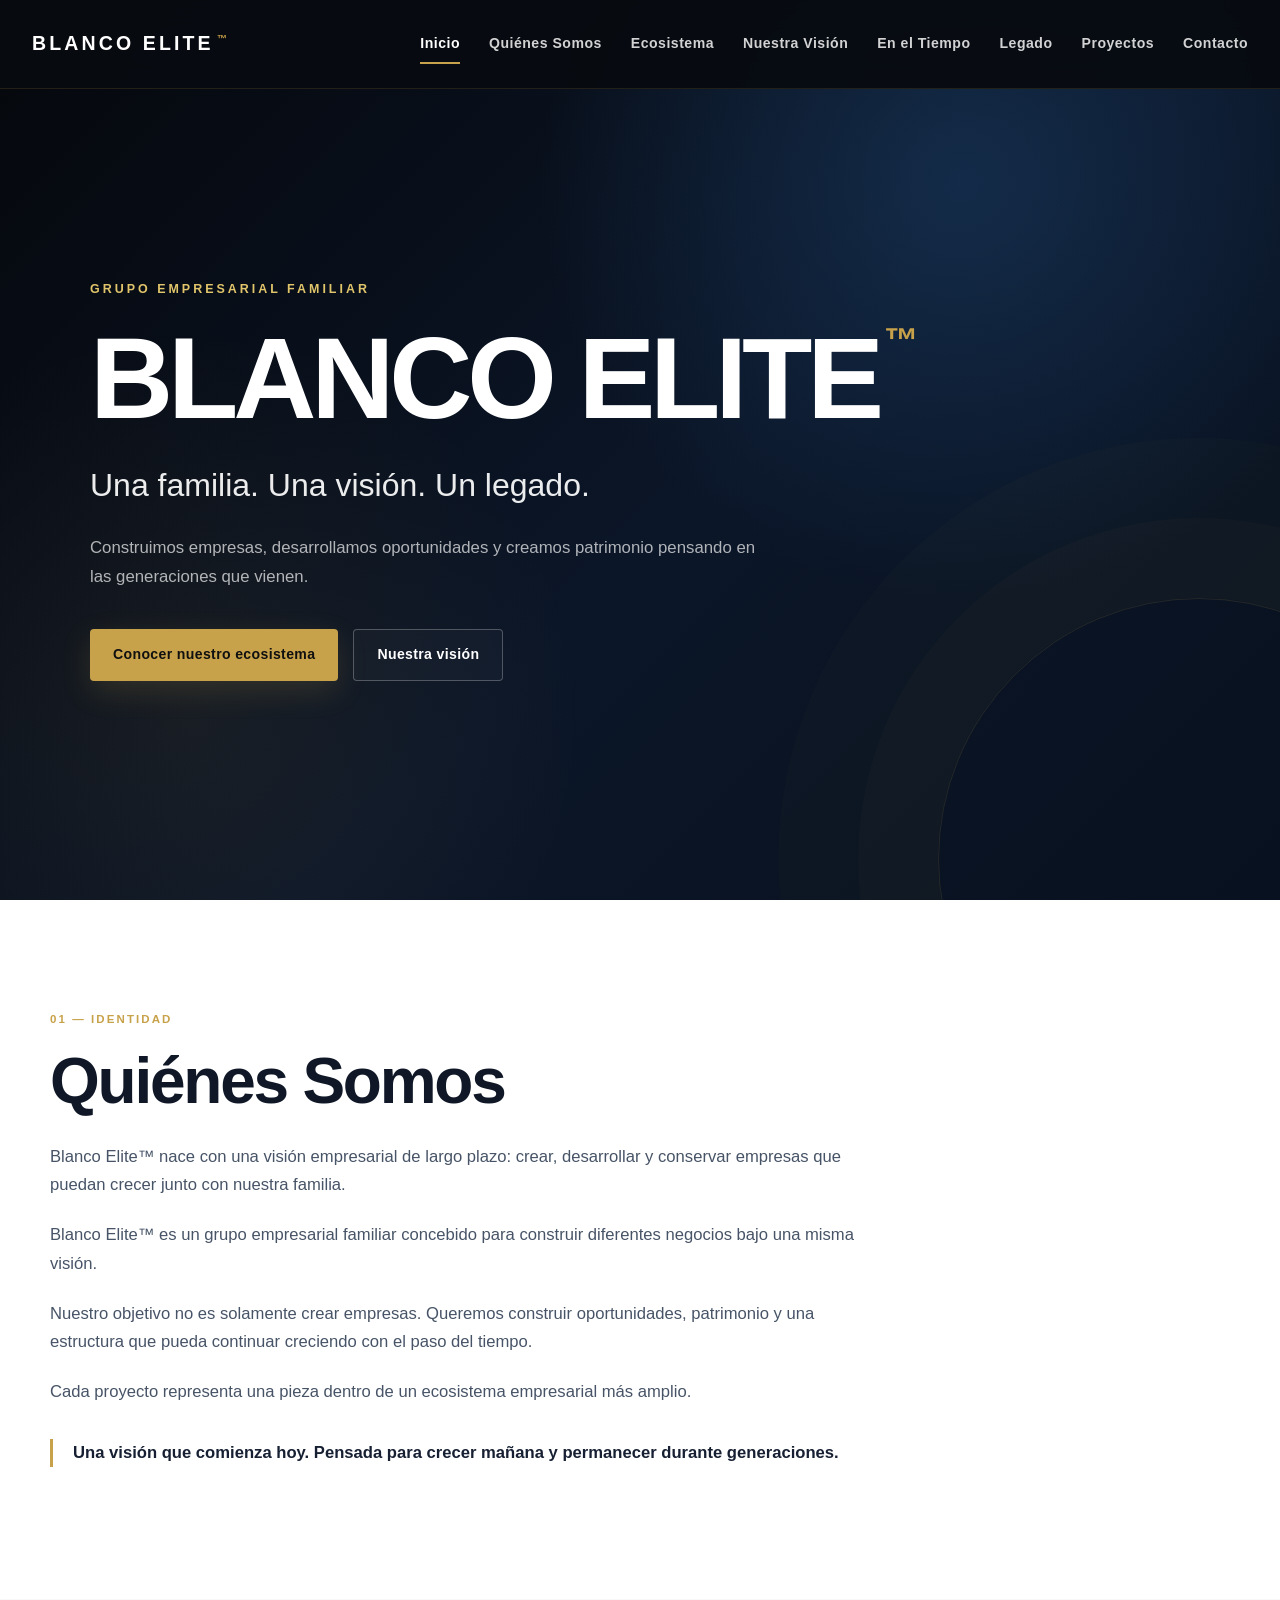
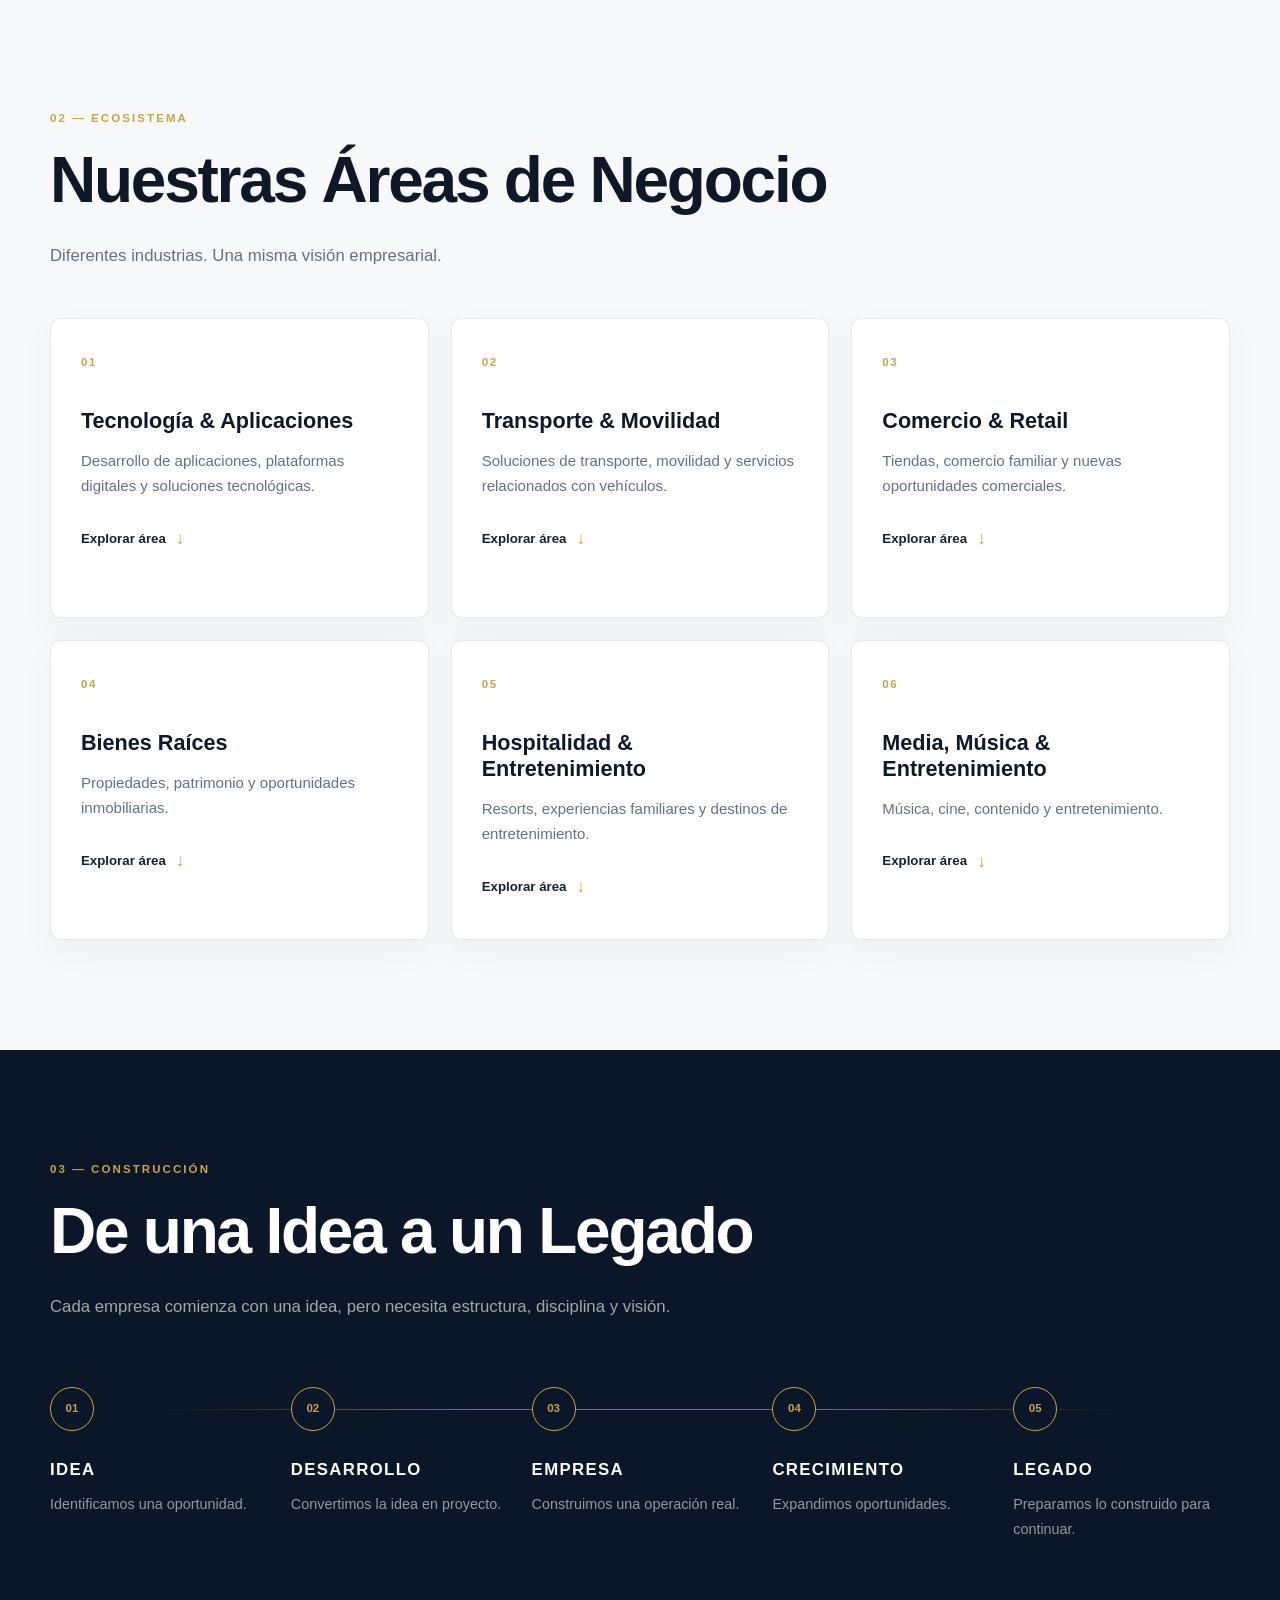
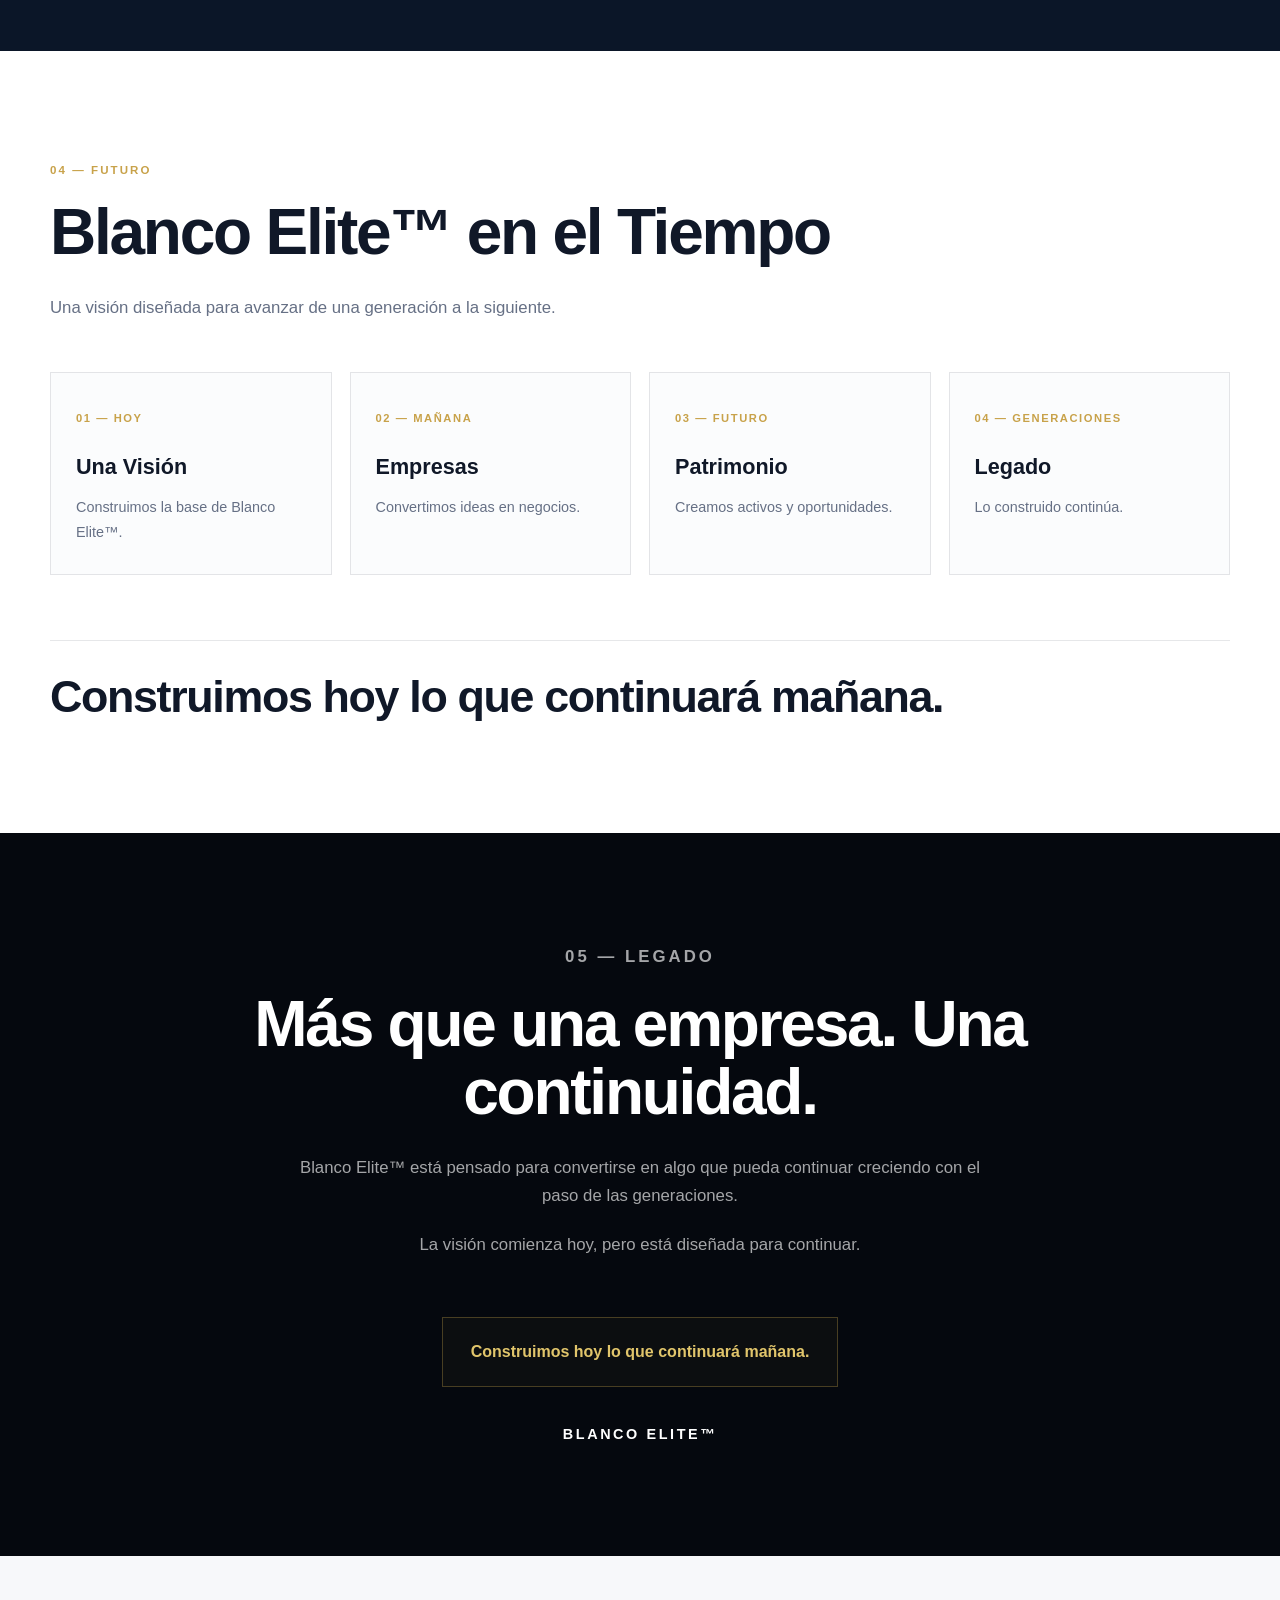
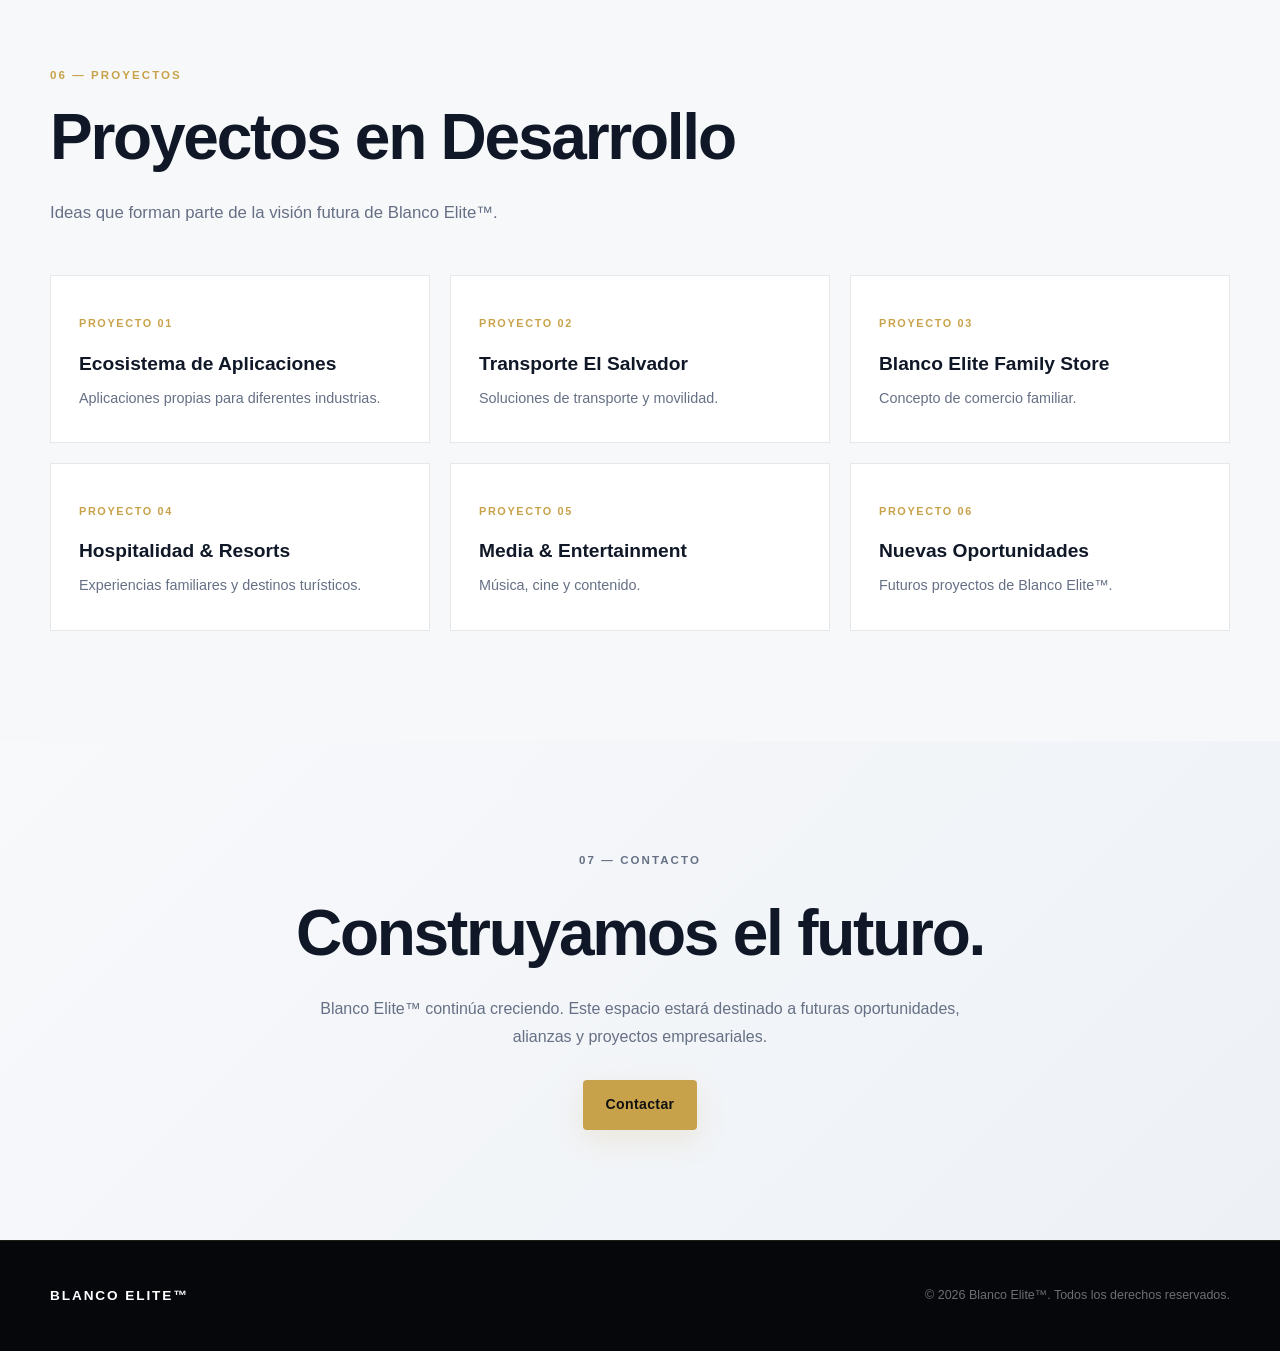
==== commit 8f1609cf: "Redesign Blanco Elite website" ====
--- a/index.html
+++ b/index.html
@@ -29,19 +29,12 @@
             <nav class="main-nav" id="main-nav">
 
                 <a href="#inicio">Inicio</a>
-
                 <a href="#quienes-somos">Quiénes Somos</a>
-
                 <a href="#ecosistema">Ecosistema</a>
-
                 <a href="#vision">Nuestra Visión</a>
-
                 <a href="#tiempo">En el Tiempo</a>
-
                 <a href="#legado">Legado</a>
-
                 <a href="#proyectos">Proyectos</a>
-
                 <a href="#contacto">Contacto</a>
 
             </nav>
@@ -51,9 +44,12 @@
     </header>
 
 
-    <!-- ================= HERO ================= -->
+    <!-- ================= MAIN ================= -->
 
     <main>
+
+
+        <!-- ================= HERO ================= -->
 
         <section class="hero" id="inicio">
 
@@ -182,13 +178,13 @@
                             y soluciones tecnológicas.
                         </p>
 
-                        <a
-                            href="tecnologia.html"
+                        <button
                             class="business-button"
+                            type="button"
                         >
                             Explorar área
-                            <span>→</span>
-                        </a>
+                            <span>↓</span>
+                        </button>
 
                         <div class="business-details">
 
@@ -197,14 +193,23 @@
                             </strong>
 
                             <p>
-                                Aplicaciones móviles, plataformas digitales
-                                y soluciones tecnológicas propias.
+                                Aplicaciones móviles, plataformas digitales,
+                                software empresarial, innovación y soluciones
+                                tecnológicas para el ecosistema Blanco Elite™.
                             </p>
 
                             <small>
                                 Estado: Próximamente
                             </small>
 
+                            <a
+                                href="tecnologia.html"
+                                class="details-link"
+                            >
+                                Abrir área de Tecnología
+                                <span>→</span>
+                            </a>
+
                         </div>
 
                     </article>
@@ -227,9 +232,12 @@
                             relacionados con vehículos.
                         </p>
 
-                        <button class="business-button">
+                        <button
+                            class="business-button"
+                            type="button"
+                        >
                             Explorar área
-                            <span>→</span>
+                            <span>↓</span>
                         </button>
 
                         <div class="business-details">
@@ -240,7 +248,8 @@
 
                             <p>
                                 Servicios de transporte, movilidad y futuras
-                                soluciones para clientes y empresas.
+                                soluciones relacionadas con vehículos,
+                                clientes y empresas.
                             </p>
 
                             <small>
@@ -269,9 +278,12 @@
                             comerciales.
                         </p>
 
-                        <button class="business-button">
+                        <button
+                            class="business-button"
+                            type="button"
+                        >
                             Explorar área
-                            <span>→</span>
+                            <span>↓</span>
                         </button>
 
                         <div class="business-details">
@@ -281,8 +293,9 @@
                             </strong>
 
                             <p>
-                                Construcción de negocios comerciales y
-                                oportunidades para la familia.
+                                Construcción de negocios comerciales,
+                                tiendas y oportunidades para desarrollar
+                                nuevas líneas de negocio.
                             </p>
 
                             <small>
@@ -310,9 +323,12 @@
                             Propiedades, patrimonio y oportunidades inmobiliarias.
                         </p>
 
-                        <button class="business-button">
+                        <button
+                            class="business-button"
+                            type="button"
+                        >
                             Explorar área
-                            <span>→</span>
+                            <span>↓</span>
                         </button>
 
                         <div class="business-details">
@@ -322,8 +338,9 @@
                             </strong>
 
                             <p>
-                                Desarrollo y administración de propiedades
-                                y activos inmobiliarios.
+                                Desarrollo y administración de propiedades,
+                                activos inmobiliarios y oportunidades
+                                patrimoniales.
                             </p>
 
                             <small>
@@ -352,9 +369,12 @@
                             de entretenimiento.
                         </p>
 
-                        <button class="business-button">
+                        <button
+                            class="business-button"
+                            type="button"
+                        >
                             Explorar área
-                            <span>→</span>
+                            <span>↓</span>
                         </button>
 
                         <div class="business-details">
@@ -365,7 +385,8 @@
 
                             <p>
                                 Resorts, experiencias familiares,
-                                entretenimiento y proyectos turísticos.
+                                experiencias turísticas y proyectos
+                                de entretenimiento.
                             </p>
 
                             <small>
@@ -393,9 +414,12 @@
                             Música, cine, contenido y entretenimiento.
                         </p>
 
-                        <button class="business-button">
+                        <button
+                            class="business-button"
+                            type="button"
+                        >
                             Explorar área
-                            <span>→</span>
+                            <span>↓</span>
                         </button>
 
                         <div class="business-details">
@@ -405,8 +429,9 @@
                             </strong>
 
                             <p>
-                                Producción musical, cine, contenido
-                                y entretenimiento.
+                                Producción musical, cine, contenido,
+                                entretenimiento y futuras producciones
+                                propias.
                             </p>
 
                             <small>
@@ -424,7 +449,7 @@
         </section>
 
 
-        <!-- ================= CONSTRUCCION ================= -->
+        <!-- ================= VISION ================= -->
 
         <section class="section section-dark reveal" id="vision">
 
@@ -450,9 +475,7 @@
 
                         <span>01</span>
 
-                        <h3>
-                            IDEA
-                        </h3>
+                        <h3>IDEA</h3>
 
                         <p>
                             Identificamos una oportunidad.
@@ -460,14 +483,11 @@
 
                     </div>
 
-
                     <div class="timeline-item">
 
                         <span>02</span>
 
-                        <h3>
-                            DESARROLLO
-                        </h3>
+                        <h3>DESARROLLO</h3>
 
                         <p>
                             Convertimos la idea en proyecto.
@@ -475,14 +495,11 @@
 
                     </div>
 
-
                     <div class="timeline-item">
 
                         <span>03</span>
 
-                        <h3>
-                            EMPRESA
-                        </h3>
+                        <h3>EMPRESA</h3>
 
                         <p>
                             Construimos una operación real.
@@ -490,14 +507,11 @@
 
                     </div>
 
-
                     <div class="timeline-item">
 
                         <span>04</span>
 
-                        <h3>
-                            CRECIMIENTO
-                        </h3>
+                        <h3>CRECIMIENTO</h3>
 
                         <p>
                             Expandimos oportunidades.
@@ -505,14 +519,11 @@
 
                     </div>
 
-
                     <div class="timeline-item">
 
                         <span>05</span>
 
-                        <h3>
-                            LEGADO
-                        </h3>
+                        <h3>LEGADO</h3>
 
                         <p>
                             Preparamos lo construido para continuar.
@@ -565,7 +576,6 @@
 
                     </div>
 
-
                     <div class="time-card">
 
                         <span>
@@ -582,7 +592,6 @@
 
                     </div>
 
-
                     <div class="time-card">
 
                         <span>
@@ -598,7 +607,6 @@
                         </p>
 
                     </div>
-
 
                     <div class="time-card">
 
@@ -688,9 +696,7 @@
 
                     <div class="project-card">
 
-                        <span>
-                            PROYECTO 01
-                        </span>
+                        <span>PROYECTO 01</span>
 
                         <h3>
                             Ecosistema de Aplicaciones
@@ -702,12 +708,9 @@
 
                     </div>
 
-
                     <div class="project-card">
 
-                        <span>
-                            PROYECTO 02
-                        </span>
+                        <span>PROYECTO 02</span>
 
                         <h3>
                             Transporte El Salvador
@@ -719,12 +722,9 @@
 
                     </div>
 
-
                     <div class="project-card">
 
-                        <span>
-                            PROYECTO 03
-                        </span>
+                        <span>PROYECTO 03</span>
 
                         <h3>
                             Blanco Elite Family Store
@@ -736,12 +736,9 @@
 
                     </div>
 
-
                     <div class="project-card">
 
-                        <span>
-                            PROYECTO 04
-                        </span>
+                        <span>PROYECTO 04</span>
 
                         <h3>
                             Hospitalidad & Resorts
@@ -753,12 +750,9 @@
 
                     </div>
 
-
                     <div class="project-card">
 
-                        <span>
-                            PROYECTO 05
-                        </span>
+                        <span>PROYECTO 05</span>
 
                         <h3>
                             Media & Entertainment
@@ -770,12 +764,9 @@
 
                     </div>
 
-
                     <div class="project-card">
 
-                        <span>
-                            PROYECTO 06
-                        </span>
+                        <span>PROYECTO 06</span>
 
                         <h3>
                             Nuevas Oportunidades
--- a/style.css
+++ b/style.css
@@ -1,31 +1,13 @@
-:root {
-    --black: #05070b;
-    --dark: #0a1020;
-    --blue: #101d38;
-    --blue-light: #17294d;
-
-    --gold: #d4af37;
-    --gold-light: #f0d77a;
-
-    --white: #ffffff;
-    --soft-white: #f4f5f7;
-
-    --gray: #c9ced8;
-    --dark-gray: #707887;
-
-    --border-light: rgba(5, 7, 11, 0.10);
-    --border-dark: rgba(255, 255, 255, 0.12);
-
-    --shadow: 0 20px 50px rgba(0, 0, 0, 0.12);
-    --shadow-dark: 0 25px 60px rgba(0, 0, 0, 0.30);
-
-    --max-width: 1200px;
-}
+/* =========================================================
+   BLANCO ELITE™
+   STYLE.CSS
+   Diseño corporativo premium
+   ========================================================= */
 
 
 /* =========================
    RESET
-========================= */
+   ========================= */
 
 * {
     margin: 0;
@@ -35,19 +17,22 @@
 
 html {
     scroll-behavior: smooth;
+    scroll-padding-top: 90px;
 }
 
 body {
     font-family:
-        Inter,
         -apple-system,
         BlinkMacSystemFont,
         "Segoe UI",
+        Roboto,
+        Helvetica,
+        Arial,
         sans-serif;
 
-    color: var(--black);
-    background: var(--white);
-    line-height: 1.6;
+    color: #111827;
+    background: #ffffff;
+    line-height: 1.7;
     overflow-x: hidden;
 }
 
@@ -56,1264 +41,1975 @@
     text-decoration: none;
 }
 
+button,
+a {
+    -webkit-tap-highlight-color: transparent;
+}
+
 button {
     font: inherit;
 }
 
-img {
-    max-width: 100%;
-    display: block;
-}
-
-.container {
-    width: min(100% - 40px, var(--max-width));
-    margin: 0 auto;
-}
-
-
-/* =========================
-   REVEAL
-========================= */
-
-.reveal {
-    opacity: 0;
-    transform: translateY(28px);
-    transition:
-        opacity 0.8s ease,
-        transform 0.8s ease;
-}
-
-.reveal.visible {
-    opacity: 1;
-    transform: translateY(0);
+
+/* =========================
+   VARIABLES
+   ========================= */
+
+:root {
+
+    --black: #080b10;
+
+    --deep-blue: #0b1628;
+
+    --blue: #10243d;
+
+    --gold: #c8a24a;
+
+    --gold-light: #e1c56b;
+
+    --white: #ffffff;
+
+    --light: #f7f8fa;
+
+    --soft: #eef1f5;
+
+    --gray: #667085;
+
+    --dark-gray: #344054;
+
+    --border: rgba(15, 23, 42, 0.10);
+
+    --shadow:
+        0 20px 50px rgba(0, 0, 0, 0.08);
+
+    --transition:
+        0.3s ease;
 }
 
 
 /* =========================
    HEADER
-========================= */
+   ========================= */
 
 .site-header {
+
     position: fixed;
+
     top: 0;
     left: 0;
+
     width: 100%;
+
     z-index: 1000;
 
-    background: rgba(5, 7, 11, 0.55);
+    background:
+        rgba(8, 11, 16, 0.94);
+
     backdrop-filter: blur(14px);
-
-    border-bottom: 1px solid transparent;
+    -webkit-backdrop-filter: blur(14px);
+
+    border-bottom:
+        1px solid rgba(200, 162, 74, 0.14);
 
     transition:
         background 0.3s ease,
-        border-color 0.3s ease,
-        box-shadow 0.3s ease;
+        box-shadow 0.3s ease,
+        border-color 0.3s ease;
 }
 
 .site-header.scrolled {
-    background: rgba(5, 7, 11, 0.94);
-    border-color: var(--border-dark);
-    box-shadow: 0 10px 35px rgba(0, 0, 0, 0.22);
-}
-
-.header-inner {
-    min-height: 78px;
+
+    background:
+        rgba(5, 8, 13, 0.98);
+
+    border-bottom-color:
+        rgba(200, 162, 74, 0.28);
+
+    box-shadow:
+        0 12px 35px rgba(0, 0, 0, 0.28);
+}
+
+
+.header-container {
+
+    width: min(1280px, calc(100% - 64px));
+
+    min-height: 88px;
+
+    margin: 0 auto;
 
     display: flex;
+
     align-items: center;
+
     justify-content: space-between;
-    gap: 30px;
-}
+
+    gap: 42px;
+}
+
+
+/* =========================
+   BRAND
+   ========================= */
 
 .brand {
-    font-size: 1rem;
-    font-weight: 800;
+
+    flex: 0 0 auto;
+
+    color: var(--white);
+
+    font-size: 1.22rem;
+
+    font-weight: 900;
+
     letter-spacing: 0.16em;
-    color: var(--white);
+
+    line-height: 1;
+
     white-space: nowrap;
+
+    transition:
+        color var(--transition),
+        transform var(--transition);
 }
 
 .brand span {
+
     color: var(--gold);
-    font-size: 0.65em;
+
+    font-size: 0.52em;
+
     vertical-align: top;
-}
+
+    margin-left: 3px;
+}
+
+.brand:hover {
+
+    color: var(--gold-light);
+
+    transform: translateY(-1px);
+}
+
+
+/* =========================
+   MAIN NAVIGATION
+   ========================= */
 
 .main-nav {
+
     display: flex;
+
     align-items: center;
-    gap: 22px;
+
+    justify-content: flex-end;
+
+    gap: 29px;
+
+    flex: 1;
+
+    min-width: 0;
 }
 
 .main-nav a {
+
     position: relative;
 
-    color: rgba(255, 255, 255, 0.76);
-
-    font-size: 0.78rem;
+    color:
+        rgba(255, 255, 255, 0.82);
+
+    font-size: 0.88rem;
+
     font-weight: 600;
 
-    letter-spacing: 0.04em;
+    letter-spacing: 0.035em;
+
+    white-space: nowrap;
+
+    padding: 10px 0;
 
     transition:
-        color 0.25s ease;
+        color var(--transition);
 }
 
 .main-nav a::after {
+
     content: "";
 
     position: absolute;
+
     left: 0;
-    bottom: -8px;
+    bottom: 2px;
 
     width: 0;
     height: 2px;
 
-    background: var(--gold);
-
-    transition: width 0.25s ease;
+    background:
+        var(--gold);
+
+    transition:
+        width var(--transition);
 }
 
 .main-nav a:hover,
 .main-nav a.active {
-    color: var(--white);
+
+    color:
+        var(--white);
 }
 
 .main-nav a:hover::after,
 .main-nav a.active::after {
+
     width: 100%;
 }
 
 
-/* MOBILE MENU BUTTON */
-
-.menu-toggle {
-    display: none;
-
-    width: 44px;
-    height: 44px;
-
-    border: 1px solid var(--border-dark);
-    border-radius: 8px;
-
-    background: rgba(255, 255, 255, 0.04);
-
-    cursor: pointer;
-}
-
-.menu-toggle span {
-    display: block;
-
-    width: 20px;
-    height: 2px;
-
-    margin: 4px auto;
-
-    background: var(--white);
-
-    transition: 0.25s ease;
-}
-
-
 /* =========================
    HERO
-========================= */
+   ========================= */
 
 .hero {
+
     min-height: 100vh;
 
     display: flex;
+
     align-items: center;
 
     position: relative;
+
     overflow: hidden;
-}
-
-.section-dark {
+
+    color: var(--white);
+
     background:
+
         radial-gradient(
-            circle at 75% 30%,
-            rgba(23, 41, 77, 0.72),
-            transparent 38%
+            circle at 75% 20%,
+            rgba(24, 55, 91, 0.65),
+            transparent 35%
         ),
+
+        radial-gradient(
+            circle at 15% 80%,
+            rgba(200, 162, 74, 0.08),
+            transparent 30%
+        ),
+
         linear-gradient(
             135deg,
             #05070b 0%,
-            #0a1020 55%,
-            #101d38 100%
+            #0b1628 55%,
+            #08111f 100%
         );
 
-    color: var(--white);
-}
-
-.hero-glow {
+    padding:
+        150px 32px 90px;
+}
+
+.hero::before {
+
+    content: "";
+
     position: absolute;
 
     width: 520px;
     height: 520px;
 
     right: -180px;
-    top: 80px;
+    bottom: -220px;
+
+    border:
+        1px solid rgba(200, 162, 74, 0.14);
 
     border-radius: 50%;
 
+    box-shadow:
+        0 0 0 80px rgba(200, 162, 74, 0.025),
+        0 0 0 160px rgba(200, 162, 74, 0.015);
+
+    pointer-events: none;
+}
+
+.hero-content {
+
+    width: min(1100px, 100%);
+
+    margin: 0 auto;
+
+    position: relative;
+
+    z-index: 1;
+}
+
+.eyebrow {
+
+    color:
+        var(--gold-light);
+
+    font-size: 0.78rem;
+
+    font-weight: 800;
+
+    letter-spacing: 0.24em;
+
+    margin-bottom: 24px;
+}
+
+.hero h1 {
+
+    font-size:
+        clamp(3.4rem, 9vw, 7.8rem);
+
+    line-height: 0.95;
+
+    font-weight: 900;
+
+    letter-spacing: -0.045em;
+
+    margin-bottom: 24px;
+}
+
+.hero h1 span {
+
+    color: var(--gold);
+
+    font-size: 0.3em;
+
+    vertical-align: top;
+
+    margin-left: 5px;
+}
+
+.hero-subtitle {
+
+    color:
+        rgba(255, 255, 255, 0.92);
+
+    font-size:
+        clamp(1.35rem, 3vw, 2rem);
+
+    font-weight: 500;
+
+    margin-bottom: 22px;
+}
+
+.hero-description {
+
+    max-width: 690px;
+
+    color:
+        rgba(255, 255, 255, 0.68);
+
+    font-size: 1.05rem;
+
+    margin-bottom: 38px;
+}
+
+
+/* =========================
+   HERO BUTTONS
+   ========================= */
+
+.hero-buttons {
+
+    display: flex;
+
+    flex-wrap: wrap;
+
+    gap: 15px;
+}
+
+.btn {
+
+    display: inline-flex;
+
+    align-items: center;
+
+    justify-content: center;
+
+    min-height: 50px;
+
+    padding:
+        13px 23px;
+
+    border-radius: 4px;
+
+    font-size: 0.88rem;
+
+    font-weight: 750;
+
+    letter-spacing: 0.025em;
+
+    transition:
+        transform var(--transition),
+        background var(--transition),
+        border-color var(--transition),
+        color var(--transition),
+        box-shadow var(--transition);
+}
+
+.btn:hover {
+
+    transform:
+        translateY(-2px);
+}
+
+.btn-primary {
+
+    color:
+        #101010;
+
     background:
-        radial-gradient(
-            circle,
-            rgba(212, 175, 55, 0.13),
-            transparent 65%
+        var(--gold);
+
+    box-shadow:
+        0 10px 30px rgba(200, 162, 74, 0.16);
+}
+
+.btn-primary:hover {
+
+    background:
+        var(--gold-light);
+
+    box-shadow:
+        0 15px 35px rgba(200, 162, 74, 0.24);
+}
+
+.btn-outline {
+
+    color:
+        var(--white);
+
+    border:
+        1px solid rgba(255, 255, 255, 0.26);
+
+    background:
+        rgba(255, 255, 255, 0.025);
+}
+
+.btn-outline:hover {
+
+    border-color:
+        var(--gold);
+
+    color:
+        var(--gold-light);
+}
+
+
+/* =========================
+   SECTIONS
+   ========================= */
+
+.section {
+
+    padding:
+        110px 32px;
+}
+
+.section-container {
+
+    width:
+        min(1180px, 100%);
+
+    margin:
+        0 auto;
+}
+
+.section-container.narrow {
+
+    max-width:
+        850px;
+}
+
+.section-light {
+
+    background:
+        var(--white);
+
+    color:
+        #101828;
+}
+
+.section-soft {
+
+    background:
+        var(--light);
+
+    color:
+        #101828;
+}
+
+.section-dark {
+
+    background:
+        var(--deep-blue);
+
+    color:
+        var(--white);
+}
+
+.section-deep {
+
+    background:
+        #05080e;
+
+    color:
+        var(--white);
+}
+
+.section-contact {
+
+    background:
+        linear-gradient(
+            135deg,
+            #f8f9fb,
+            #edf1f6
         );
 
-    pointer-events: none;
-}
-
-.hero-content {
-    position: relative;
-    z-index: 2;
-
-    padding-top: 100px;
-    padding-bottom: 100px;
-}
-
-.eyebrow,
+    color:
+        #101828;
+}
+
+
+/* =========================
+   SECTION HEADINGS
+   ========================= */
+
 .section-number {
-    color: var(--gold);
-
-    font-size: 0.72rem;
-    font-weight: 800;
-
-    letter-spacing: 0.18em;
-}
-
-.hero h1 {
-    margin-top: 20px;
-
-    font-size: clamp(4rem, 10vw, 8.5rem);
-
-    line-height: 0.92;
-
-    font-weight: 900;
-
-    letter-spacing: -0.06em;
-}
-
-.hero h1 span {
-    color: var(--gold);
-
-    font-size: 0.22em;
-
-    vertical-align: top;
-
-    margin-left: 8px;
-}
-
-.hero-subtitle {
-    margin-top: 28px;
-
-    font-size: clamp(1.4rem, 3vw, 2.2rem);
-
-    font-weight: 600;
-}
-
-.hero-description {
-    max-width: 680px;
-
-    margin-top: 18px;
-
-    color: var(--gray);
-
-    font-size: 1rem;
-}
-
-.hero-actions {
-    display: flex;
-    flex-wrap: wrap;
-
-    gap: 14px;
-
-    margin-top: 36px;
-}
-
-
-/* =========================
-   BUTTONS
-========================= */
-
-.btn {
-    display: inline-flex;
-    align-items: center;
-    justify-content: center;
-
-    min-height: 48px;
-
-    padding: 0 22px;
-
-    border-radius: 4px;
-
-    font-size: 0.78rem;
-    font-weight: 800;
-
-    letter-spacing: 0.06em;
+
+    color:
+        var(--gold);
+
+    font-size:
+        0.72rem;
+
+    font-weight:
+        800;
+
+    letter-spacing:
+        0.18em;
+
+    margin-bottom:
+        18px;
+}
+
+.section h2 {
+
+    max-width:
+        850px;
+
+    font-size:
+        clamp(2.1rem, 5vw, 4.2rem);
+
+    line-height:
+        1.05;
+
+    letter-spacing:
+        -0.035em;
+
+    margin-bottom:
+        28px;
+}
+
+.section-intro {
+
+    max-width:
+        720px;
+
+    color:
+        var(--gray);
+
+    font-size:
+        1.05rem;
+
+    margin-bottom:
+        48px;
+}
+
+.section-dark .section-intro,
+.section-deep .section-intro {
+
+    color:
+        rgba(255, 255, 255, 0.62);
+}
+
+
+/* =========================
+   TEXT
+   ========================= */
+
+.section-text {
+
+    max-width:
+        820px;
+
+    color:
+        #475467;
+
+    font-size:
+        1.04rem;
+}
+
+.section-text p {
+
+    margin-bottom:
+        22px;
+}
+
+.highlight-text {
+
+    color:
+        #172033;
+
+    font-weight:
+        700;
+
+    border-left:
+        3px solid var(--gold);
+
+    padding-left:
+        20px;
+
+    margin-top:
+        32px;
+}
+
+
+/* =========================
+   BUSINESS GRID
+   ========================= */
+
+.business-grid {
+
+    display:
+        grid;
+
+    grid-template-columns:
+        repeat(3, 1fr);
+
+    gap:
+        22px;
+}
+
+.business-card {
+
+    position:
+        relative;
+
+    padding:
+        34px 30px 30px;
+
+    min-height:
+        300px;
+
+    background:
+        var(--white);
+
+    border:
+        1px solid var(--border);
+
+    border-radius:
+        10px;
+
+    box-shadow:
+        0 12px 35px rgba(16, 24, 40, 0.04);
+
+    overflow:
+        hidden;
+
+    cursor:
+        pointer;
 
     transition:
-        transform 0.25s ease,
-        background 0.25s ease,
-        color 0.25s ease,
-        border-color 0.25s ease,
-        box-shadow 0.25s ease;
-}
-
-.btn:hover {
-    transform: translateY(-3px);
-}
-
-.btn-primary {
-    background: var(--gold);
-    color: var(--black);
+        transform 0.35s ease,
+        box-shadow 0.35s ease,
+        border-color 0.35s ease;
+}
+
+.business-card::before {
+
+    content:
+        "";
+
+    position:
+        absolute;
+
+    top:
+        0;
+
+    left:
+        0;
+
+    width:
+        100%;
+
+    height:
+        3px;
+
+    background:
+        linear-gradient(
+            90deg,
+            var(--gold),
+            transparent
+        );
+
+    transform:
+        scaleX(0);
+
+    transform-origin:
+        left;
+
+    transition:
+        transform 0.35s ease;
+}
+
+.business-card:hover {
+
+    transform:
+        translateY(-6px);
 
     box-shadow:
-        0 10px 30px rgba(212, 175, 55, 0.18);
-}
-
-.btn-primary:hover {
-    background: var(--gold-light);
-}
-
-.btn-outline {
-    border: 1px solid rgba(255, 255, 255, 0.25);
-    color: var(--white);
-}
-
-.btn-outline:hover {
-    border-color: var(--gold);
-    color: var(--gold-light);
-}
-
-
-/* =========================
-   SECTIONS
-========================= */
-
-.section {
-    padding: 120px 0;
-}
-
-.section-light {
-    background: var(--white);
-    color: var(--black);
-}
-
-.section-soft {
-    background: var(--soft-white);
-    color: var(--black);
-}
-
-.section-heading {
-    max-width: 780px;
-    margin-bottom: 60px;
-}
-
-.section-heading h2 {
-    margin-top: 12px;
-
-    font-size: clamp(2.4rem, 5vw, 4.3rem);
-
-    line-height: 1;
-
-    letter-spacing: -0.045em;
-}
-
-.section-intro {
-    max-width: 650px;
-
-    margin-top: 20px;
-
-    color: var(--dark-gray);
-
-    font-size: 1.05rem;
-}
-
-.section-heading-light .section-intro {
-    color: var(--gray);
-}
-
-.section-heading-light h2 {
-    color: var(--white);
-}
-
-
-/* =========================
-   ABOUT
-========================= */
-
-.about-grid {
-    display: grid;
+        0 25px 55px rgba(16, 24, 40, 0.10);
+
+    border-color:
+        rgba(200, 162, 74, 0.35);
+}
+
+.business-card:hover::before,
+.business-card.selected::before {
+
+    transform:
+        scaleX(1);
+}
+
+.business-card.selected {
+
+    transform:
+        translateY(-8px);
+
+    box-shadow:
+        0 30px 65px rgba(16, 24, 40, 0.14);
+
+    border-color:
+        rgba(200, 162, 74, 0.45);
+}
+
+.business-number {
+
+    display:
+        block;
+
+    color:
+        var(--gold);
+
+    font-size:
+        0.72rem;
+
+    font-weight:
+        800;
+
+    letter-spacing:
+        0.14em;
+
+    margin-bottom:
+        35px;
+}
+
+.business-card h3 {
+
+    font-size:
+        1.35rem;
+
+    line-height:
+        1.2;
+
+    margin-bottom:
+        14px;
+}
+
+.business-card > p {
+
+    color:
+        var(--gray);
+
+    font-size:
+        0.94rem;
+
+    margin-bottom:
+        25px;
+}
+
+.business-button {
+
+    display:
+        inline-flex;
+
+    align-items:
+        center;
+
+    gap:
+        10px;
+
+    color:
+        #172033;
+
+    background:
+        transparent;
+
+    border:
+        none;
+
+    padding:
+        0;
+
+    font-size:
+        0.83rem;
+
+    font-weight:
+        800;
+
+    cursor:
+        pointer;
+
+    transition:
+        color var(--transition),
+        gap var(--transition);
+}
+
+.business-button:hover {
+
+    color:
+        var(--gold);
+
+    gap:
+        15px;
+}
+
+.business-button span {
+
+    color:
+        var(--gold);
+
+    font-size:
+        1.1rem;
+}
+
+.business-details {
+
+    display:
+        none;
+
+    margin-top:
+        25px;
+
+    padding-top:
+        20px;
+
+    border-top:
+        1px solid var(--border);
+
+    color:
+        #475467;
+}
+
+.business-card.selected .business-details {
+
+    display:
+        block;
+
+    animation:
+        fadeUp 0.35s ease both;
+}
+
+.business-details strong {
+
+    display:
+        block;
+
+    color:
+        #101828;
+
+    margin-bottom:
+        8px;
+}
+
+.business-details p {
+
+    font-size:
+        0.88rem;
+
+    margin-bottom:
+        10px;
+}
+
+.business-details small {
+
+    color:
+        var(--gold);
+
+    font-weight:
+        700;
+}
+
+
+/* =========================
+   TIMELINE
+   ========================= */
+
+.timeline {
+
+    position:
+        relative;
+
+    display:
+        grid;
 
     grid-template-columns:
-        minmax(0, 2fr)
-        repeat(3, minmax(0, 1fr));
-
-    gap: 20px;
-}
-
-.about-text {
-    padding-right: 40px;
-}
-
-.about-text h3 {
-    font-size: 1.7rem;
-    line-height: 1.2;
-
-    margin-bottom: 22px;
-}
-
-.about-text p {
-    color: var(--dark-gray);
-
-    margin-bottom: 16px;
-}
-
-.about-card {
-    position: relative;
-
-    min-height: 240px;
-
-    padding: 28px;
-
-    border: 1px solid var(--border-light);
-
-    background: var(--white);
-
-    box-shadow: var(--shadow);
-
-    transition:
-        transform 0.3s ease,
-        box-shadow 0.3s ease,
-        border-color 0.3s ease;
-}
-
-.about-card:hover {
-    transform: translateY(-8px);
-
-    border-color: rgba(212, 175, 55, 0.55);
-
-    box-shadow:
-        0 25px 60px rgba(0, 0, 0, 0.14);
-}
-
-.about-card-number {
-    color: var(--gold);
-
-    font-size: 0.75rem;
-    font-weight: 800;
-}
-
-.about-card h3 {
-    margin-top: 80px;
-
-    font-size: 1.35rem;
-}
-
-.about-card p {
-    margin-top: 8px;
-
-    color: var(--dark-gray);
-}
-
-
-/* =========================
-   BUSINESS
-========================= */
-
-.business-grid {
-    display: grid;
-
-    grid-template-columns:
-        repeat(3, minmax(0, 1fr));
-
-    gap: 20px;
-}
-
-.business-card {
-    position: relative;
-
-    min-height: 350px;
-
-    padding: 30px;
-
-    border: 1px solid var(--border-light);
-
-    background: rgba(255, 255, 255, 0.88);
-
-    box-shadow:
-        0 10px 35px rgba(0, 0, 0, 0.05);
-
-    transition:
-        transform 0.3s ease,
-        box-shadow 0.3s ease,
-        border-color 0.3s ease,
-        background 0.3s ease;
-}
-
-.business-card:hover,
-.business-card.selected {
-    transform: translateY(-9px);
-
-    background: var(--white);
-
-    border-color: rgba(212, 175, 55, 0.55);
-
-    box-shadow:
-        0 25px 55px rgba(0, 0, 0, 0.12);
-}
-
-.business-number {
-    color: var(--gold);
-
-    font-size: 0.75rem;
-    font-weight: 900;
-
-    letter-spacing: 0.1em;
-}
-
-.business-card h3 {
-    margin-top: 45px;
-
-    font-size: 1.45rem;
-    line-height: 1.2;
-}
-
-.business-card > p {
-    margin-top: 15px;
-
-    color: var(--dark-gray);
-}
-
-.business-details {
-    display: flex;
-    flex-direction: column;
-
-    gap: 4px;
-
-    margin-top: 20px;
-
-    padding-top: 18px;
-
-    border-top: 1px solid var(--border-light);
-
-    font-size: 0.76rem;
-
-    color: var(--dark-gray);
-}
-
-.business-details strong {
-    color: var(--black);
-}
-
-.business-button {
-    display: inline-flex;
-    align-items: center;
-    gap: 10px;
-
-    margin-top: 24px;
-
-    padding: 0;
-
-    border: 0;
-
-    background: transparent;
-
-    color: var(--black);
-
-    font-size: 0.76rem;
-    font-weight: 900;
-
-    letter-spacing: 0.05em;
-
-    cursor: pointer;
-
-    transition:
-        color 0.25s ease,
-        gap 0.25s ease;
-}
-
-.business-button span {
-    color: var(--gold);
-
-    font-size: 1.1rem;
-
-    transition: transform 0.25s ease;
-}
-
-.business-button:hover {
-    color: var(--gold);
-    gap: 14px;
-}
-
-.business-button:hover span {
-    transform: translateX(3px);
-}
-
-
-/* =========================
-   TIMELINE
-========================= */
-
-.timeline {
-    position: relative;
-
-    display: grid;
-
-    grid-template-columns:
-        repeat(5, minmax(0, 1fr));
-
-    gap: 0;
-
-    margin-top: 70px;
+        repeat(5, 1fr);
+
+    gap:
+        24px;
+
+    margin-top:
+        65px;
 }
 
 .timeline::before {
-    content: "";
-
-    position: absolute;
-
-    top: 17px;
-    left: 5%;
-    right: 5%;
-
-    height: 1px;
+
+    content:
+        "";
+
+    position:
+        absolute;
+
+    top:
+        22px;
+
+    left:
+        9%;
+
+    right:
+        9%;
+
+    height:
+        1px;
 
     background:
         linear-gradient(
             90deg,
             transparent,
             var(--gold),
+            var(--gold),
             transparent
         );
+
+    opacity:
+        0.65;
 }
 
 .timeline-item {
-    position: relative;
-
-    text-align: center;
-
-    padding: 0 14px;
-}
-
-.timeline-item > span {
-    position: relative;
-    z-index: 2;
-
-    display: inline-flex;
-
-    width: 36px;
-    height: 36px;
-
-    align-items: center;
-    justify-content: center;
-
-    border: 1px solid var(--gold);
-
-    border-radius: 50%;
-
-    background: var(--dark);
-
-    color: var(--gold);
-
-    font-size: 0.72rem;
-    font-weight: 800;
+
+    position:
+        relative;
+
+    z-index:
+        1;
+}
+
+.timeline-item span {
+
+    display:
+        flex;
+
+    align-items:
+        center;
+
+    justify-content:
+        center;
+
+    width:
+        44px;
+
+    height:
+        44px;
+
+    margin-bottom:
+        25px;
+
+    border:
+        1px solid var(--gold);
+
+    border-radius:
+        50%;
+
+    color:
+        var(--gold);
+
+    background:
+        var(--deep-blue);
+
+    font-size:
+        0.72rem;
+
+    font-weight:
+        800;
 }
 
 .timeline-item h3 {
-    margin-top: 25px;
-
-    color: var(--white);
-
-    font-size: 0.9rem;
-
-    letter-spacing: 0.08em;
+
+    font-size:
+        1.05rem;
+
+    letter-spacing:
+        0.08em;
+
+    margin-bottom:
+        8px;
 }
 
 .timeline-item p {
-    margin-top: 10px;
-
-    color: var(--gray);
-
-    font-size: 0.82rem;
-}
-
-
-/* =========================
-   TIME
-========================= */
+
+    color:
+        rgba(255, 255, 255, 0.56);
+
+    font-size:
+        0.9rem;
+}
+
+
+/* =========================
+   TIME GRID
+   ========================= */
 
 .time-grid {
-    display: grid;
+
+    display:
+        grid;
 
     grid-template-columns:
-        repeat(4, minmax(0, 1fr));
-
-    gap: 18px;
+        repeat(4, 1fr);
+
+    gap:
+        18px;
+
+    margin-top:
+        50px;
 }
 
 .time-card {
-    padding: 30px;
-
-    min-height: 270px;
-
-    border-top: 3px solid var(--gold);
-
-    background: var(--soft-white);
+
+    padding:
+        30px 25px;
+
+    border:
+        1px solid var(--border);
+
+    background:
+        #fbfcfd;
 
     transition:
-        transform 0.3s ease,
-        box-shadow 0.3s ease;
+        transform var(--transition),
+        border-color var(--transition),
+        box-shadow var(--transition);
 }
 
 .time-card:hover {
-    transform: translateY(-8px);
-
-    box-shadow: var(--shadow);
-}
-
-.time-card > span {
-    color: var(--gold);
-
-    font-size: 0.75rem;
-    font-weight: 900;
+
+    transform:
+        translateY(-5px);
+
+    border-color:
+        rgba(200, 162, 74, 0.4);
+
+    box-shadow:
+        var(--shadow);
+}
+
+.time-card span {
+
+    color:
+        var(--gold);
+
+    font-size:
+        0.7rem;
+
+    font-weight:
+        800;
+
+    letter-spacing:
+        0.14em;
+}
+
+.time-card h3 {
+
+    font-size:
+        1.35rem;
+
+    margin:
+        18px 0 10px;
 }
 
 .time-card p {
-    margin-top: 50px;
-
-    font-size: 0.7rem;
-    font-weight: 900;
-
-    letter-spacing: 0.14em;
-
-    color: var(--dark-gray);
-}
-
-.time-card h3 {
-    margin-top: 7px;
-
-    font-size: 1.55rem;
-}
-
-.time-card small {
-    display: block;
-
-    margin-top: 12px;
-
-    color: var(--dark-gray);
-}
-
-.vision-statement {
-    margin-top: 70px;
-
-    padding: 45px;
-
-    border-left: 3px solid var(--gold);
-
-    background: var(--black);
-
-    color: var(--white);
-}
-
-.vision-statement p {
-    font-size: clamp(1.5rem, 3vw, 2.5rem);
-
-    font-weight: 600;
-
-    line-height: 1.2;
+
+    color:
+        var(--gray);
+
+    font-size:
+        0.9rem;
+}
+
+.statement {
+
+    margin-top:
+        65px;
+
+    padding-top:
+        30px;
+
+    border-top:
+        1px solid var(--border);
+
+    color:
+        #101828;
+
+    font-size:
+        clamp(1.5rem, 4vw, 2.8rem);
+
+    line-height:
+        1.15;
+
+    font-weight:
+        700;
+
+    letter-spacing:
+        -0.03em;
 }
 
 
 /* =========================
    LEGACY
-========================= */
-
-.legacy-content {
-    display: grid;
+   ========================= */
+
+.section-deep .section-container {
+
+    text-align:
+        center;
+}
+
+.section-deep h2 {
+
+    margin-left:
+        auto;
+
+    margin-right:
+        auto;
+}
+
+.section-deep p {
+
+    max-width:
+        700px;
+
+    margin:
+        0 auto 20px;
+
+    color:
+        rgba(255, 255, 255, 0.64);
+
+    font-size:
+        1.05rem;
+}
+
+.legacy-line {
+
+    display:
+        inline-block;
+
+    margin-top:
+        38px;
+
+    padding:
+        20px 28px;
+
+    border:
+        1px solid rgba(200, 162, 74, 0.32);
+
+    color:
+        var(--gold-light);
+
+    font-weight:
+        700;
+
+    background:
+        rgba(200, 162, 74, 0.035);
+}
+
+.legacy-signature {
+
+    display:
+        block;
+
+    margin-top:
+        35px;
+
+    color:
+        var(--white);
+
+    letter-spacing:
+        0.18em;
+
+    font-size:
+        0.9rem;
+}
+
+
+/* =========================
+   PROJECTS
+   ========================= */
+
+.projects-grid {
+
+    display:
+        grid;
 
     grid-template-columns:
-        minmax(0, 1.2fr)
-        minmax(0, 1fr);
-
-    gap: 80px;
-
-    align-items: start;
-}
-
-.legacy-main h3 {
-    max-width: 650px;
-
-    font-size: clamp(2rem, 4vw, 3.3rem);
-
-    line-height: 1.1;
-}
-
-.legacy-main p {
-    max-width: 650px;
-
-    margin-top: 22px;
-
-    color: var(--gray);
-}
-
-.legacy-points {
-    display: grid;
-
-    gap: 28px;
-}
-
-.legacy-point {
-    display: grid;
-
-    grid-template-columns: 45px 1fr;
-
-    gap: 18px;
-
-    padding-bottom: 24px;
-
-    border-bottom: 1px solid var(--border-dark);
-}
-
-.legacy-point > span {
-    color: var(--gold);
-
-    font-size: 0.75rem;
-    font-weight: 900;
-}
-
-.legacy-point h4 {
-    color: var(--white);
-
-    font-size: 1.15rem;
-}
-
-.legacy-point p {
-    margin-top: 5px;
-
-    color: var(--gray);
-
-    font-size: 0.9rem;
-}
-
-
-/* =========================
-   PROJECTS
-========================= */
-
-.projects-grid {
-    display: grid;
-
-    grid-template-columns:
-        repeat(4, minmax(0, 1fr));
-
-    gap: 18px;
+        repeat(3, 1fr);
+
+    gap:
+        20px;
 }
 
 .project-card {
-    min-height: 300px;
-
-    padding: 28px;
-
-    border: 1px solid var(--border-light);
-
-    background: var(--white);
+
+    padding:
+        32px 28px;
+
+    background:
+        var(--white);
+
+    border:
+        1px solid var(--border);
 
     transition:
-        transform 0.3s ease,
-        box-shadow 0.3s ease,
-        border-color 0.3s ease;
+        transform var(--transition),
+        box-shadow var(--transition),
+        border-color var(--transition);
 }
 
 .project-card:hover {
-    transform: translateY(-8px);
-
-    border-color: rgba(212, 175, 55, 0.55);
-
-    box-shadow: var(--shadow);
-}
-
-.project-number {
-    color: var(--gold);
-
-    font-size: 0.75rem;
-    font-weight: 900;
-}
-
-.project-status {
-    margin-top: 45px;
-
-    color: var(--dark-gray);
-
-    font-size: 0.65rem;
-    font-weight: 900;
-
-    letter-spacing: 0.12em;
+
+    transform:
+        translateY(-5px);
+
+    border-color:
+        rgba(200, 162, 74, 0.35);
+
+    box-shadow:
+        var(--shadow);
+}
+
+.project-card span {
+
+    color:
+        var(--gold);
+
+    font-size:
+        0.68rem;
+
+    font-weight:
+        800;
+
+    letter-spacing:
+        0.15em;
 }
 
 .project-card h3 {
-    margin-top: 10px;
-
-    font-size: 1.35rem;
-    line-height: 1.2;
-}
-
-.project-card > p:last-child {
-    margin-top: 14px;
-
-    color: var(--dark-gray);
+
+    font-size:
+        1.2rem;
+
+    line-height:
+        1.25;
+
+    margin:
+        16px 0 10px;
+}
+
+.project-card p {
+
+    color:
+        var(--gray);
+
+    font-size:
+        0.9rem;
 }
 
 
 /* =========================
    CONTACT
-========================= */
-
-.contact-box {
-    display: flex;
-
-    align-items: center;
-    justify-content: space-between;
-
-    gap: 40px;
-
-    padding: 55px;
-
-    border:
-        1px solid rgba(212, 175, 55, 0.28);
+   ========================= */
+
+.section-contact {
+
+    text-align:
+        center;
+}
+
+.section-contact h2 {
+
+    margin-left:
+        auto;
+
+    margin-right:
+        auto;
+}
+
+.section-contact p {
+
+    max-width:
+        650px;
+
+    margin:
+        0 auto 30px;
+
+    color:
+        var(--gray);
+}
+
+
+/* =========================
+   FOOTER
+   ========================= */
+
+.site-footer {
 
     background:
-        linear-gradient(
-            135deg,
-            rgba(255,255,255,0.96),
-            rgba(240, 242, 246, 0.96)
-        );
-
-    box-shadow: var(--shadow);
-}
-
-.contact-box h2 {
-    margin-top: 10px;
-
-    font-size: clamp(2rem, 4vw, 3.5rem);
-
-    line-height: 1;
-}
-
-.contact-box p:last-child {
-    max-width: 650px;
-
-    margin-top: 15px;
-
-    color: var(--dark-gray);
-}
-
-
-/* =========================
-   FOOTER
-========================= */
-
-.site-footer {
-    padding: 45px 0;
-
-    background: var(--black);
-
-    color: var(--white);
-}
-
-.footer-inner {
-    display: flex;
-
-    align-items: flex-start;
-    justify-content: space-between;
-
-    gap: 30px;
-}
-
-.footer-inner strong {
-    font-size: 0.9rem;
-
-    letter-spacing: 0.14em;
-}
-
-.footer-inner strong span {
-    color: var(--gold);
-
-    font-size: 0.65em;
-}
-
-.footer-inner p {
-    margin-top: 7px;
-
-    color: var(--dark-gray);
-
-    font-size: 0.78rem;
+        #05070b;
+
+    color:
+        var(--white);
+
+    border-top:
+        1px solid rgba(200, 162, 74, 0.14);
+}
+
+.footer-container {
+
+    width:
+        min(1180px, calc(100% - 64px));
+
+    min-height:
+        110px;
+
+    margin:
+        0 auto;
+
+    display:
+        flex;
+
+    align-items:
+        center;
+
+    justify-content:
+        space-between;
+
+    gap:
+        25px;
+}
+
+.footer-container strong {
+
+    color:
+        var(--white);
+
+    letter-spacing:
+        0.14em;
+
+    font-size:
+        0.85rem;
+}
+
+.footer-container p {
+
+    color:
+        rgba(255, 255, 255, 0.42);
+
+    font-size:
+        0.78rem;
+}
+
+
+/* =========================
+   REVEAL ANIMATION
+   ========================= */
+
+.reveal {
+
+    opacity:
+        0;
+
+    transform:
+        translateY(30px);
+
+    transition:
+        opacity 0.8s ease,
+        transform 0.8s ease;
+}
+
+.reveal.visible {
+
+    opacity:
+        1;
+
+    transform:
+        translateY(0);
+}
+
+@keyframes fadeUp {
+
+    from {
+
+        opacity:
+            0;
+
+        transform:
+            translateY(8px);
+    }
+
+    to {
+
+        opacity:
+            1;
+
+        transform:
+            translateY(0);
+    }
 }
 
 
 /* =========================
    TABLET
-========================= */
-
-@media (max-width: 950px) {
+   ========================= */
+
+@media (max-width: 1100px) {
+
+    .header-container {
+
+        width:
+            min(100% - 40px, 1180px);
+
+        gap:
+            25px;
+    }
 
     .main-nav {
-        gap: 13px;
+
+        gap:
+            20px;
     }
 
     .main-nav a {
-        font-size: 0.7rem;
-    }
-
-    .about-grid {
+
+        font-size:
+            0.82rem;
+    }
+
+    .brand {
+
+        font-size:
+            1.08rem;
+    }
+
+    .business-grid {
+
         grid-template-columns:
-            repeat(2, minmax(0, 1fr));
-    }
-
-    .about-text {
-        grid-column: 1 / -1;
-
-        padding-right: 0;
-    }
+            repeat(2, 1fr);
+    }
+
+    .projects-grid {
+
+        grid-template-columns:
+            repeat(2, 1fr);
+    }
+
+    .time-grid {
+
+        grid-template-columns:
+            repeat(2, 1fr);
+    }
+
+    .timeline {
+
+        grid-template-columns:
+            repeat(5, 1fr);
+
+        gap:
+            15px;
+    }
+}
+
+
+/* =========================
+   MOBILE
+   ========================= */
+
+@media (max-width: 760px) {
+
+    html {
+
+        scroll-padding-top:
+            118px;
+    }
+
+
+    /* HEADER */
+
+    .site-header {
+
+        background:
+            rgba(5, 8, 13, 0.97);
+    }
+
+    .header-container {
+
+        width:
+            100%;
+
+        min-height:
+            104px;
+
+        padding:
+            15px 18px 12px;
+
+        display:
+            block;
+    }
+
+    .brand {
+
+        display:
+            block;
+
+        width:
+            max-content;
+
+        font-size:
+            1rem;
+
+        letter-spacing:
+            0.13em;
+
+        margin-bottom:
+            13px;
+    }
+
+
+    /* MOBILE HORIZONTAL NAV */
+
+    .main-nav {
+
+        display:
+            flex;
+
+        justify-content:
+            flex-start;
+
+        align-items:
+            center;
+
+        gap:
+            19px;
+
+        width:
+            100%;
+
+        overflow-x:
+            auto;
+
+        overflow-y:
+            hidden;
+
+        white-space:
+            nowrap;
+
+        padding:
+            2px 0 5px;
+
+        scrollbar-width:
+            none;
+
+        -webkit-overflow-scrolling:
+            touch;
+    }
+
+    .main-nav::-webkit-scrollbar {
+
+        display:
+            none;
+    }
+
+    .main-nav a {
+
+        flex:
+            0 0 auto;
+
+        font-size:
+            0.77rem;
+
+        padding:
+            5px 0;
+
+        letter-spacing:
+            0.025em;
+    }
+
+    .main-nav a::after {
+
+        bottom:
+            0;
+    }
+
+
+    /* HERO */
+
+    .hero {
+
+        min-height:
+            100svh;
+
+        padding:
+            170px 22px 80px;
+    }
+
+    .eyebrow {
+
+        font-size:
+            0.66rem;
+
+        letter-spacing:
+            0.18em;
+
+        margin-bottom:
+            18px;
+    }
+
+    .hero h1 {
+
+        font-size:
+            clamp(3rem, 16vw, 5rem);
+    }
+
+    .hero-subtitle {
+
+        font-size:
+            1.25rem;
+    }
+
+    .hero-description {
+
+        font-size:
+            0.95rem;
+
+        margin-bottom:
+            30px;
+    }
+
+    .hero-buttons {
+
+        flex-direction:
+            column;
+
+        align-items:
+            stretch;
+    }
+
+    .btn {
+
+        width:
+            100%;
+    }
+
+
+    /* SECTIONS */
+
+    .section {
+
+        padding:
+            80px 22px;
+    }
+
+    .section h2 {
+
+        font-size:
+            clamp(2rem, 10vw, 3.2rem);
+    }
+
+    .section-intro {
+
+        margin-bottom:
+            35px;
+    }
+
+
+    /* BUSINESS */
 
     .business-grid {
+
         grid-template-columns:
-            repeat(2, minmax(0, 1fr));
-    }
+            1fr;
+
+        gap:
+            16px;
+    }
+
+    .business-card {
+
+        min-height:
+            auto;
+
+        padding:
+            27px 24px;
+    }
+
+    .business-number {
+
+        margin-bottom:
+            25px;
+    }
+
+
+    /* TIMELINE */
 
     .timeline {
+
         grid-template-columns:
-            repeat(3, minmax(0, 1fr));
-
-        gap: 45px 0;
+            1fr;
+
+        gap:
+            32px;
+
+        margin-top:
+            45px;
     }
 
     .timeline::before {
-        display: none;
-    }
+
+        top:
+            0;
+
+        bottom:
+            0;
+
+        left:
+            21px;
+
+        right:
+            auto;
+
+        width:
+            1px;
+
+        height:
+            auto;
+
+        background:
+            linear-gradient(
+                180deg,
+                transparent,
+                var(--gold),
+                var(--gold),
+                transparent
+            );
+    }
+
+    .timeline-item {
+
+        display:
+            grid;
+
+        grid-template-columns:
+            44px 1fr;
+
+        column-gap:
+            20px;
+    }
+
+    .timeline-item span {
+
+        grid-row:
+            span 2;
+
+        margin-bottom:
+            0;
+    }
+
+    .timeline-item h3 {
+
+        align-self:
+            end;
+    }
+
+    .timeline-item p {
+
+        grid-column:
+            2;
+    }
+
+
+    /* TIME */
 
     .time-grid {
+
         grid-template-columns:
-            repeat(2, minmax(0, 1fr));
-    }
+            1fr;
+
+        gap:
+            14px;
+    }
+
+    .time-card {
+
+        padding:
+            26px 22px;
+    }
+
+    .statement {
+
+        margin-top:
+            45px;
+
+        font-size:
+            1.7rem;
+    }
+
+
+    /* PROJECTS */
 
     .projects-grid {
+
         grid-template-columns:
-            repeat(2, minmax(0, 1fr));
-    }
-
-    .legacy-content {
-        grid-template-columns: 1fr;
-        gap: 50px;
-    }
-}
-
-
-/* =========================
-   MOBILE
-========================= */
-
-@media (max-width: 700px) {
-
-    .container {
-        width: min(100% - 28px, var(--max-width));
-    }
-
-    .header-inner {
-        min-height: 70px;
-    }
-
-    .menu-toggle {
-        display: block;
+            1fr;
+
+        gap:
+            14px;
+    }
+
+
+    /* FOOTER */
+
+    .footer-container {
+
+        width:
+            calc(100% - 44px);
+
+        min-height:
+            130px;
+
+        flex-direction:
+            column;
+
+        align-items:
+            flex-start;
+
+        justify-content:
+            center;
+
+        gap:
+            10px;
+    }
+
+}
+
+
+/* =========================
+   SMALL MOBILE
+   ========================= */
+
+@media (max-width: 420px) {
+
+    .header-container {
+
+        padding-left:
+            15px;
+
+        padding-right:
+            15px;
+    }
+
+    .brand {
+
+        font-size:
+            0.92rem;
     }
 
     .main-nav {
-        position: absolute;
-
-        top: 70px;
-        left: 14px;
-        right: 14px;
-
-        display: flex;
-        flex-direction: column;
-        align-items: stretch;
-
-        gap: 0;
-
-        padding: 12px;
-
-        background:
-            rgba(5, 7, 11, 0.98);
-
-        border:
-            1px solid var(--border-dark);
-
-        border-radius: 10px;
-
-        opacity: 0;
-        visibility: hidden;
-
-        transform: translateY(-10px);
-
-        transition:
-            opacity 0.25s ease,
-            visibility 0.25s ease,
-            transform 0.25s ease;
-    }
-
-    .main-nav.open {
-        opacity: 1;
-        visibility: visible;
-        transform: translateY(0);
+
+        gap:
+            17px;
     }
 
     .main-nav a {
-        padding: 12px 10px;
-
-        font-size: 0.78rem;
-    }
-
-    .main-nav a::after {
-        display: none;
+
+        font-size:
+            0.72rem;
+    }
+
+    .hero {
+
+        padding-left:
+            18px;
+
+        padding-right:
+            18px;
     }
 
     .section {
-        padding: 85px 0;
-    }
-
-    .hero-content {
-        padding-top: 110px;
-        padding-bottom: 80px;
-    }
-
-    .hero h1 {
-        font-size: clamp(3.4rem, 18vw, 5.8rem);
-    }
-
-    .hero-subtitle {
-        font-size: 1.35rem;
-    }
-
-    .hero-description {
-        font-size: 0.95rem;
-    }
-
-    .hero-actions {
-        flex-direction: column;
-        align-items: stretch;
-    }
-
-    .btn {
-        width: 100%;
-    }
-
-    .section-heading {
-        margin-bottom: 42px;
-    }
-
-    .section-heading h2 {
-        font-size: 2.5rem;
-    }
-
-    .about-grid,
-    .business-grid,
-    .time-grid,
-    .projects-grid {
-        grid-template-columns: 1fr;
-    }
-
-    .about-card {
-        min-height: 200px;
-    }
-
-    .about-card h3 {
-        margin-top: 50px;
-    }
-
-    .business-card {
-        min-height: auto;
-    }
-
-    .timeline {
-        grid-template-columns: 1fr;
-
-        gap: 30px;
-
-        margin-top: 40px;
-    }
-
-    .timeline-item {
-        display: grid;
-
-        grid-template-columns: 40px 1fr;
-
-        gap: 12px;
-
-        text-align: left;
-
-        align-items: center;
-    }
-
-    .timeline-item h3 {
-        margin-top: 0;
-    }
-
-    .timeline-item p {
-        grid-column: 2;
-        margin-top: -8px;
-    }
-
-    .time-card {
-        min-height: 230px;
-    }
-
-    .vision-statement {
-        padding: 30px;
-        margin-top: 45px;
-    }
-
-    .legacy-main h3 {
-        font-size: 2.2rem;
-    }
-
-    .contact-box {
-        flex-direction: column;
-        align-items: stretch;
-
-        padding: 30px;
-    }
-
-    .footer-inner {
-        flex-direction: column;
-    }
+
+        padding-left:
+            18px;
+
+        padding-right:
+            18px;
+    }
+
 }
 
 
 /* =========================
    REDUCED MOTION
-========================= */
+   ========================= */
 
 @media (prefers-reduced-motion: reduce) {
 
     html {
-        scroll-behavior: auto;
+
+        scroll-behavior:
+            auto;
     }
 
     *,
     *::before,
     *::after {
-        transition-duration: 0.01ms !important;
-        animation-duration: 0.01ms !important;
-        animation-iteration-count: 1 !important;
+
+        animation-duration:
+            0.01ms !important;
+
+        animation-iteration-count:
+            1 !important;
+
+        transition-duration:
+            0.01ms !important;
     }
 
     .reveal {
-        opacity: 1;
-        transform: none;
-    }
-}
+
+        opacity:
+            1;
+
+        transform:
+            none;
+    }
+}
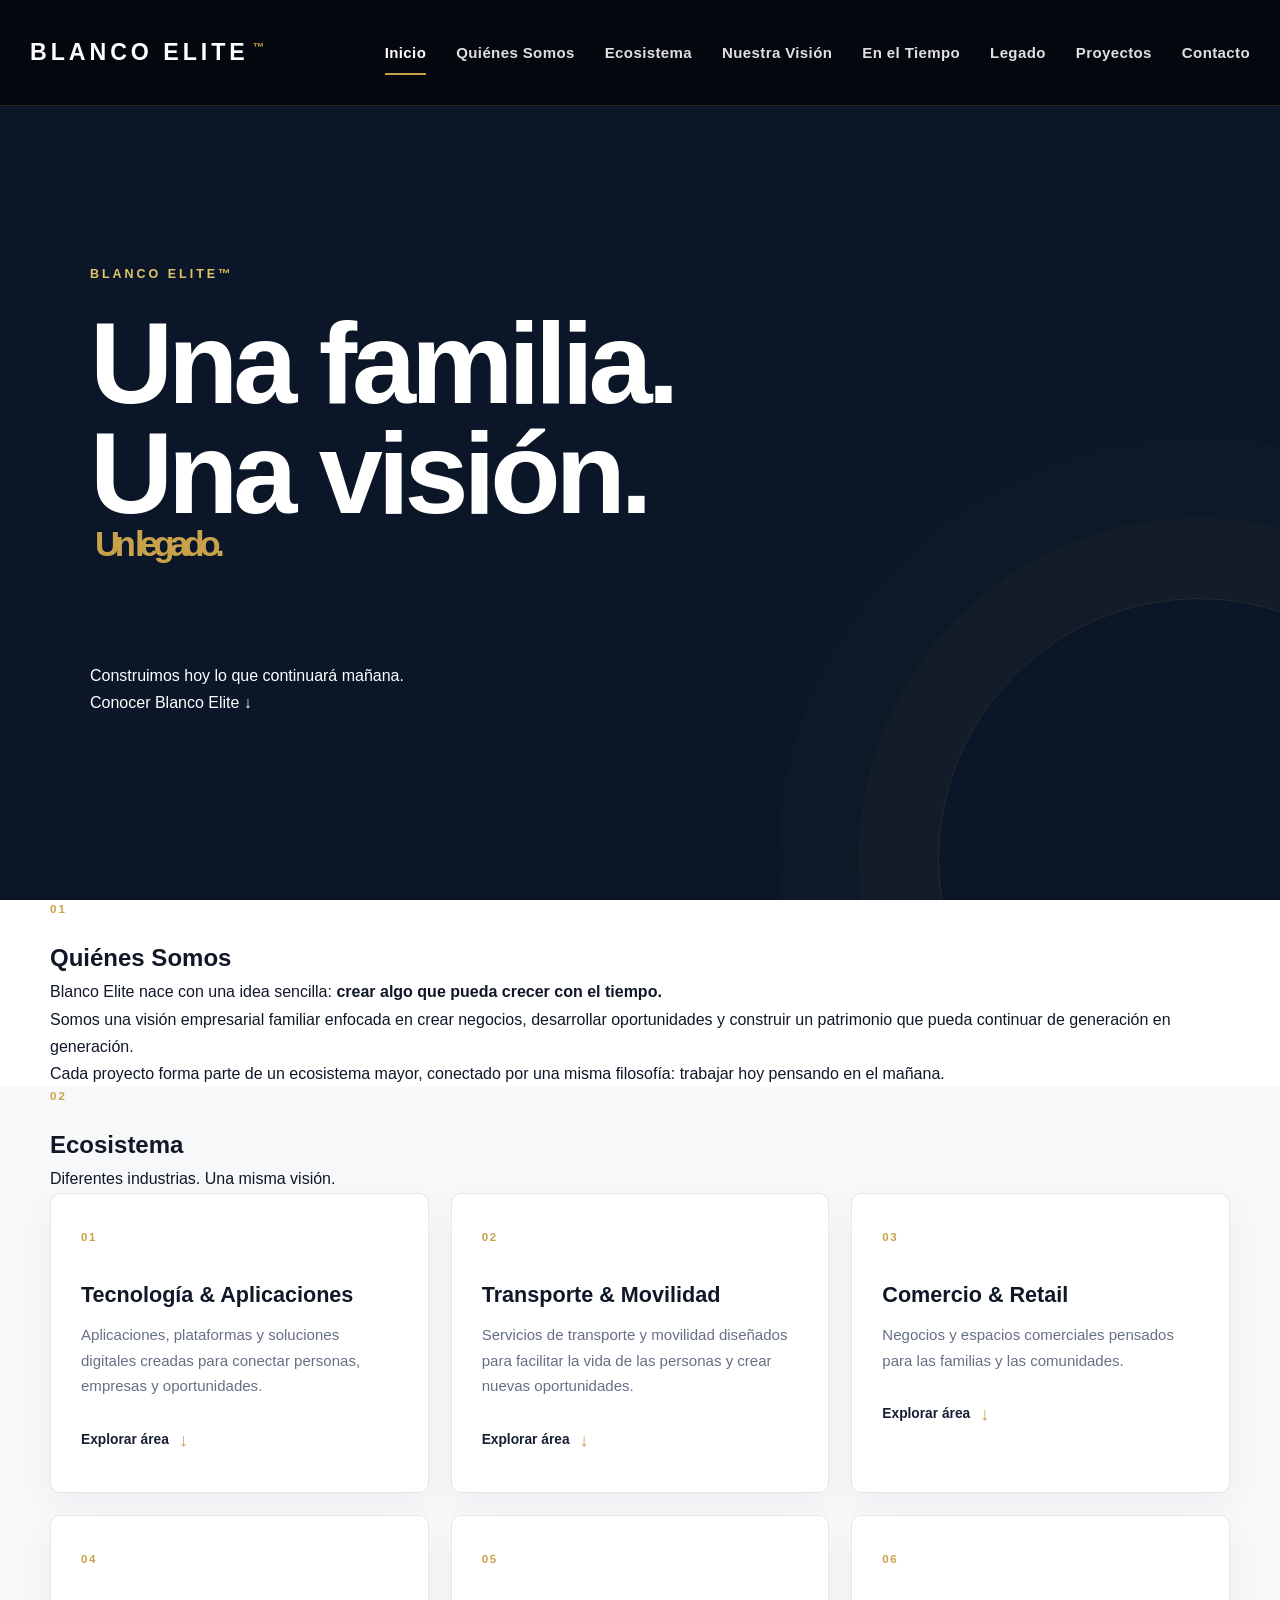
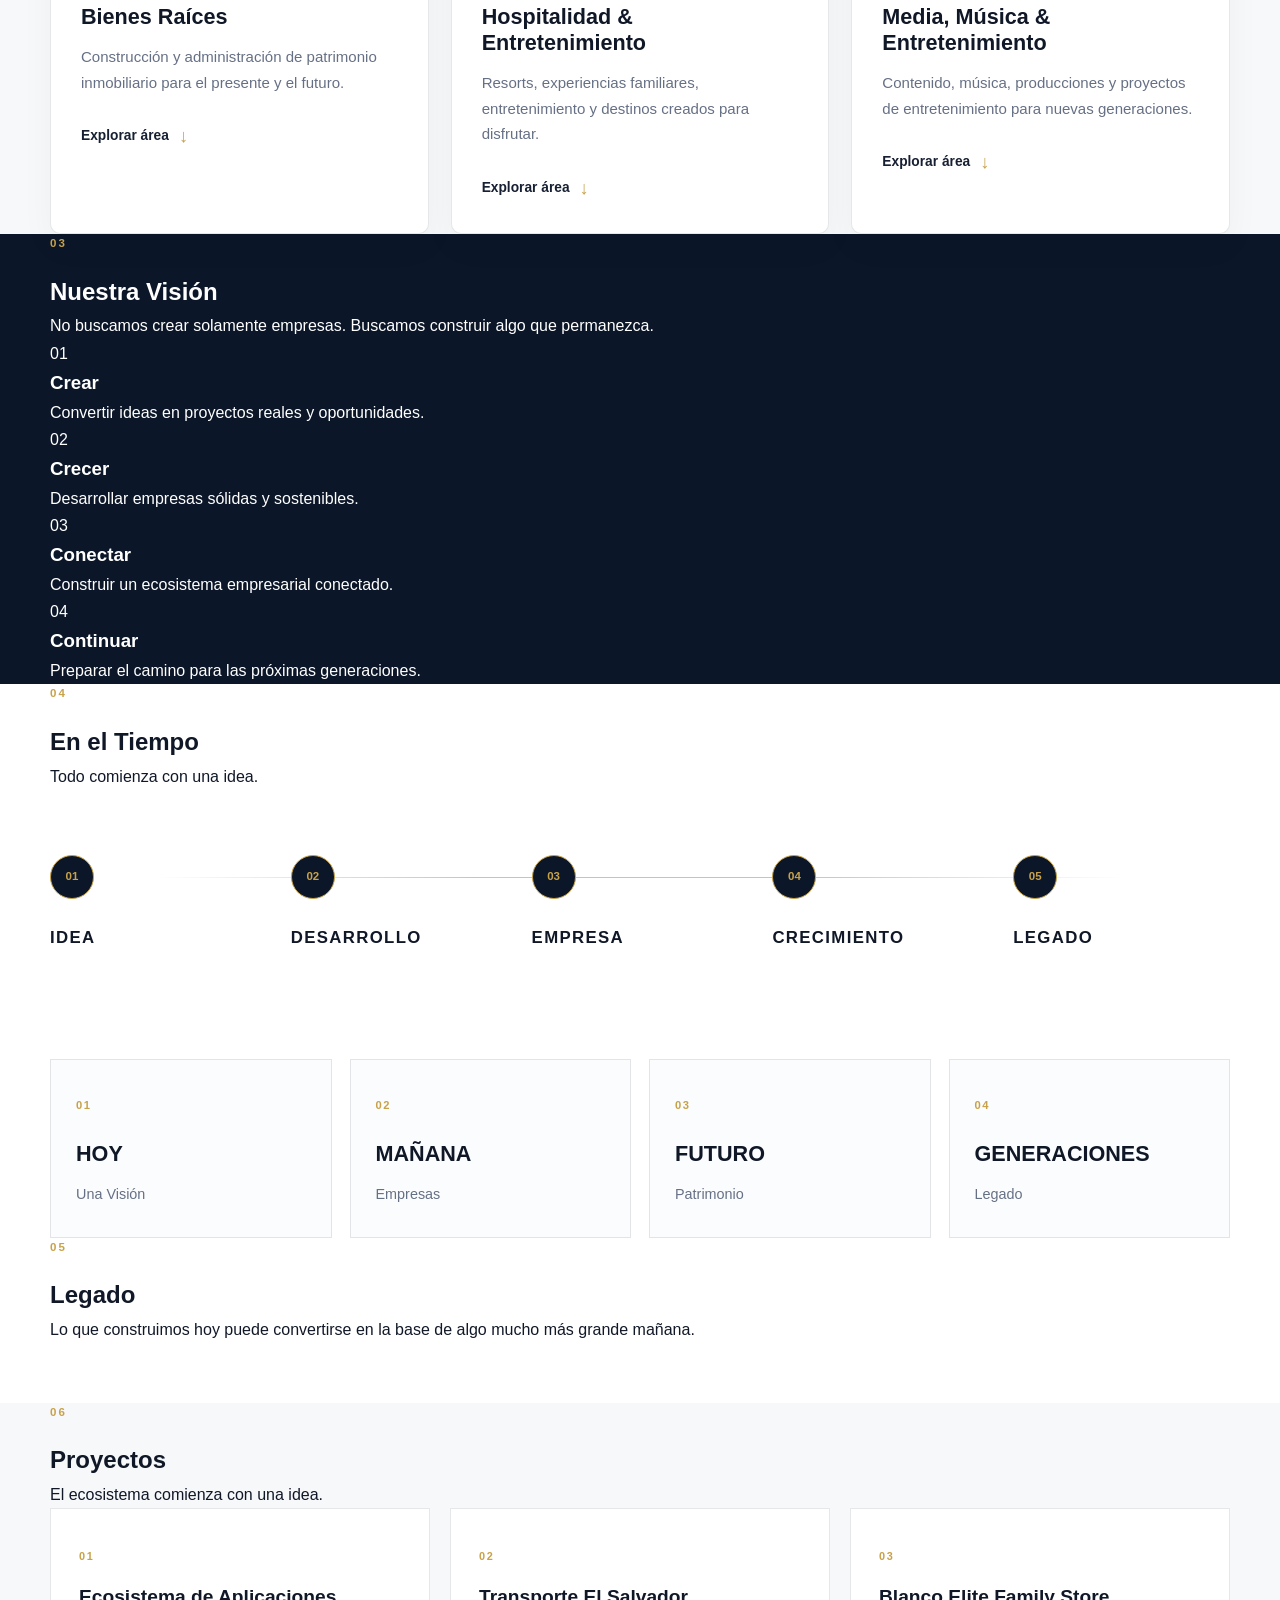
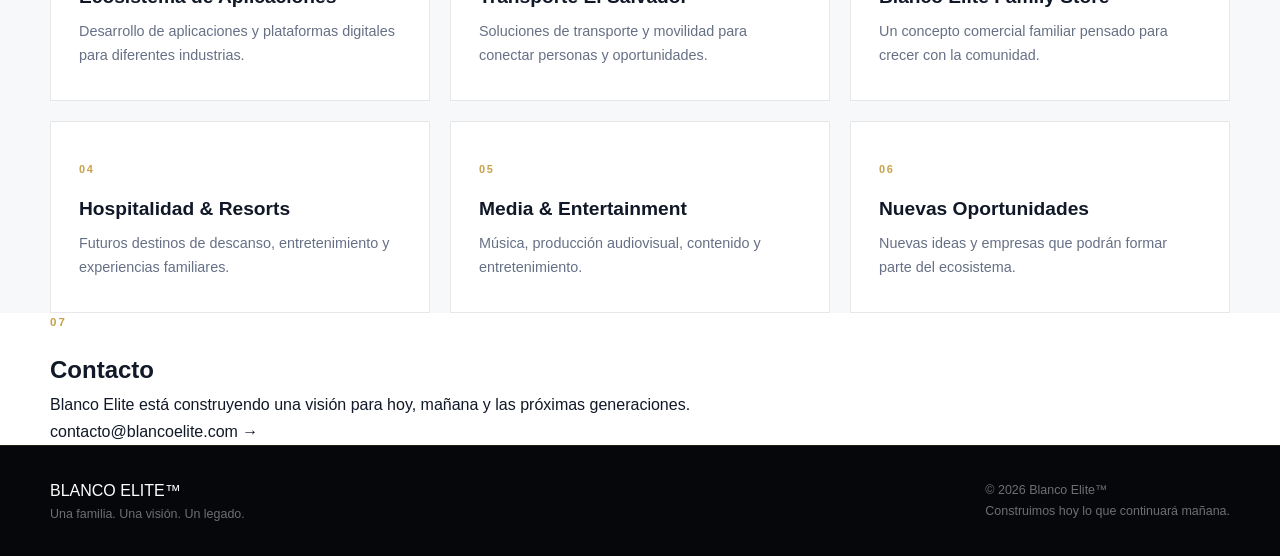
==== commit 05675c1b: "Redesign Blanco Elite website" ====
--- a/index.html
+++ b/index.html
@@ -8,7 +8,7 @@
 
     <meta
         name="description"
-        content="Blanco Elite™ — Grupo empresarial familiar. Una familia. Una visión. Un legado."
+        content="Blanco Elite™ — Una familia. Una visión. Un legado. Construimos hoy lo que continuará mañana."
     >
 
     <link rel="stylesheet" href="style.css">
@@ -16,7 +16,9 @@
 
 <body>
 
-    <!-- ================= HEADER ================= -->
+    <!-- =========================
+         HEADER
+    ========================== -->
 
     <header class="site-header" id="site-header">
 
@@ -28,14 +30,37 @@
 
             <nav class="main-nav" id="main-nav">
 
-                <a href="#inicio">Inicio</a>
-                <a href="#quienes-somos">Quiénes Somos</a>
-                <a href="#ecosistema">Ecosistema</a>
-                <a href="#vision">Nuestra Visión</a>
-                <a href="#tiempo">En el Tiempo</a>
-                <a href="#legado">Legado</a>
-                <a href="#proyectos">Proyectos</a>
-                <a href="#contacto">Contacto</a>
+                <a href="#inicio" class="active">
+                    Inicio
+                </a>
+
+                <a href="#quienes-somos">
+                    Quiénes Somos
+                </a>
+
+                <a href="#ecosistema">
+                    Ecosistema
+                </a>
+
+                <a href="#vision">
+                    Nuestra Visión
+                </a>
+
+                <a href="#tiempo">
+                    En el Tiempo
+                </a>
+
+                <a href="#legado">
+                    Legado
+                </a>
+
+                <a href="#proyectos">
+                    Proyectos
+                </a>
+
+                <a href="#contacto">
+                    Contacto
+                </a>
 
             </nav>
 
@@ -44,143 +69,147 @@
     </header>
 
 
-    <!-- ================= MAIN ================= -->
+    <!-- =========================
+         HERO
+    ========================== -->
 
     <main>
 
-
-        <!-- ================= HERO ================= -->
-
-        <section class="hero" id="inicio">
-
-            <div class="hero-content">
+        <section class="hero section-dark" id="inicio">
+
+            <div class="hero-content reveal">
 
                 <p class="eyebrow">
-                    GRUPO EMPRESARIAL FAMILIAR
+                    BLANCO ELITE™
                 </p>
 
                 <h1>
-                    BLANCO ELITE<span>™</span>
+                    Una familia.<br>
+                    Una visión.<br>
+                    <span>Un legado.</span>
                 </h1>
 
-                <p class="hero-subtitle">
-                    Una familia. Una visión. Un legado.
+                <p class="hero-text">
+                    Construimos hoy lo que continuará mañana.
                 </p>
 
-                <p class="hero-description">
-                    Construimos empresas, desarrollamos oportunidades y
-                    creamos patrimonio pensando en las generaciones que vienen.
-                </p>
-
-                <div class="hero-buttons">
-
-                    <a href="#ecosistema" class="btn btn-primary">
-                        Conocer nuestro ecosistema
-                    </a>
-
-                    <a href="#vision" class="btn btn-outline">
-                        Nuestra visión
-                    </a>
-
-                </div>
+                <a href="#quienes-somos" class="hero-button">
+                    Conocer Blanco Elite
+                    <span>↓</span>
+                </a>
 
             </div>
 
+            <div class="hero-glow"></div>
+
         </section>
 
 
-        <!-- ================= QUIENES SOMOS ================= -->
-
-        <section class="section section-light reveal" id="quienes-somos">
+        <!-- =========================
+             QUIÉNES SOMOS
+        ========================== -->
+
+        <section class="section-light" id="quienes-somos">
+
+            <div class="section-container reveal">
+
+                <div class="section-heading">
+
+                    <p class="section-number">
+                        01
+                    </p>
+
+                    <h2>
+                        Quiénes Somos
+                    </h2>
+
+                </div>
+
+                <div class="intro-grid">
+
+                    <div>
+                        <p class="large-text">
+                            Blanco Elite nace con una idea sencilla:
+                            <strong>crear algo que pueda crecer con el tiempo.</strong>
+                        </p>
+                    </div>
+
+                    <div>
+                        <p>
+                            Somos una visión empresarial familiar enfocada
+                            en crear negocios, desarrollar oportunidades y
+                            construir un patrimonio que pueda continuar
+                            de generación en generación.
+                        </p>
+
+                        <p>
+                            Cada proyecto forma parte de un ecosistema
+                            mayor, conectado por una misma filosofía:
+                            trabajar hoy pensando en el mañana.
+                        </p>
+                    </div>
+
+                </div>
+
+            </div>
+
+        </section>
+
+
+        <!-- =========================
+             ECOSISTEMA
+        ========================== -->
+
+        <section class="section-soft" id="ecosistema">
 
             <div class="section-container">
 
-                <p class="section-number">
-                    01 — IDENTIDAD
-                </p>
-
-                <h2>
-                    Quiénes Somos
-                </h2>
-
-                <div class="section-text">
-
-                    <p>
-                        Blanco Elite™ nace con una visión empresarial de largo plazo:
-                        crear, desarrollar y conservar empresas que puedan crecer
-                        junto con nuestra familia.
+                <div class="section-heading reveal">
+
+                    <p class="section-number">
+                        02
                     </p>
 
-                    <p>
-                        Blanco Elite™ es un grupo empresarial familiar concebido
-                        para construir diferentes negocios bajo una misma visión.
+                    <h2>
+                        Ecosistema
+                    </h2>
+
+                    <p class="section-description">
+                        Diferentes industrias. Una misma visión.
                     </p>
 
-                    <p>
-                        Nuestro objetivo no es solamente crear empresas.
-                        Queremos construir oportunidades, patrimonio y una
-                        estructura que pueda continuar creciendo con el paso del tiempo.
-                    </p>
-
-                    <p>
-                        Cada proyecto representa una pieza dentro de un ecosistema
-                        empresarial más amplio.
-                    </p>
-
-                    <p class="highlight-text">
-                        Una visión que comienza hoy. Pensada para crecer mañana
-                        y permanecer durante generaciones.
-                    </p>
-
-                </div>
-
-            </div>
-
-        </section>
-
-
-        <!-- ================= ECOSISTEMA ================= -->
-
-        <section class="section section-soft reveal" id="ecosistema">
-
-            <div class="section-container">
-
-                <p class="section-number">
-                    02 — ECOSISTEMA
-                </p>
-
-                <h2>
-                    Nuestras Áreas de Negocio
-                </h2>
-
-                <p class="section-intro">
-                    Diferentes industrias. Una misma visión empresarial.
-                </p>
+                </div>
 
 
                 <div class="business-grid">
 
 
-                    <!-- TECNOLOGIA -->
-
-                    <article class="business-card">
-
-                        <span class="business-number">
-                            01
-                        </span>
-
-                        <h3>
-                            Tecnología & Aplicaciones
-                        </h3>
-
-                        <p>
-                            Desarrollo de aplicaciones, plataformas digitales
-                            y soluciones tecnológicas.
+                    <!-- Tecnología -->
+
+                    <article class="business-card reveal">
+
+                        <div class="business-top">
+
+                            <span class="business-number">
+                                01
+                            </span>
+
+                            <h3>
+                                Tecnología & Aplicaciones
+                            </h3>
+
+                        </div>
+
+                        <p>
+                            Aplicaciones, plataformas y soluciones
+                            digitales creadas para conectar personas,
+                            empresas y oportunidades.
                         </p>
 
                         <button
                             class="business-button"
                             type="button"
+                            aria-expanded="false"
                         >
                             Explorar área
                             <span>↓</span>
@@ -188,19 +217,12 @@
 
                         <div class="business-details">
 
-                            <strong>
-                                Tecnología & Aplicaciones
-                            </strong>
-
                             <p>
-                                Aplicaciones móviles, plataformas digitales,
-                                software empresarial, innovación y soluciones
-                                tecnológicas para el ecosistema Blanco Elite™.
+                                Desarrollo de aplicaciones móviles,
+                                plataformas digitales, software empresarial
+                                y nuevas soluciones tecnológicas dentro
+                                del ecosistema Blanco Elite.
                             </p>
-
-                            <small>
-                                Estado: Próximamente
-                            </small>
 
                             <a
                                 href="tecnologia.html"
@@ -215,26 +237,32 @@
                     </article>
 
 
-                    <!-- TRANSPORTE -->
-
-                    <article class="business-card">
-
-                        <span class="business-number">
-                            02
-                        </span>
-
-                        <h3>
-                            Transporte & Movilidad
-                        </h3>
-
-                        <p>
-                            Soluciones de transporte, movilidad y servicios
-                            relacionados con vehículos.
+                    <!-- Transporte -->
+
+                    <article class="business-card reveal">
+
+                        <div class="business-top">
+
+                            <span class="business-number">
+                                02
+                            </span>
+
+                            <h3>
+                                Transporte & Movilidad
+                            </h3>
+
+                        </div>
+
+                        <p>
+                            Servicios de transporte y movilidad
+                            diseñados para facilitar la vida de las personas
+                            y crear nuevas oportunidades.
                         </p>
 
                         <button
                             class="business-button"
                             type="button"
+                            aria-expanded="false"
                         >
                             Explorar área
                             <span>↓</span>
@@ -242,45 +270,42 @@
 
                         <div class="business-details">
 
-                            <strong>
-                                Transporte & Movilidad
-                            </strong>
-
                             <p>
-                                Servicios de transporte, movilidad y futuras
-                                soluciones relacionadas con vehículos,
-                                clientes y empresas.
+                                Transporte, movilidad, renta de vehículos
+                                y futuros servicios relacionados con
+                                la conexión entre personas y lugares.
                             </p>
 
-                            <small>
-                                Estado: Próximamente
-                            </small>
-
                         </div>
 
                     </article>
 
 
-                    <!-- COMERCIO -->
-
-                    <article class="business-card">
-
-                        <span class="business-number">
-                            03
-                        </span>
-
-                        <h3>
-                            Comercio & Retail
-                        </h3>
-
-                        <p>
-                            Tiendas, comercio familiar y nuevas oportunidades
-                            comerciales.
+                    <!-- Comercio -->
+
+                    <article class="business-card reveal">
+
+                        <div class="business-top">
+
+                            <span class="business-number">
+                                03
+                            </span>
+
+                            <h3>
+                                Comercio & Retail
+                            </h3>
+
+                        </div>
+
+                        <p>
+                            Negocios y espacios comerciales pensados
+                            para las familias y las comunidades.
                         </p>
 
                         <button
                             class="business-button"
                             type="button"
+                            aria-expanded="false"
                         >
                             Explorar área
                             <span>↓</span>
@@ -288,44 +313,43 @@
 
                         <div class="business-details">
 
-                            <strong>
-                                Comercio & Retail
-                            </strong>
-
                             <p>
-                                Construcción de negocios comerciales,
-                                tiendas y oportunidades para desarrollar
-                                nuevas líneas de negocio.
+                                Tiendas familiares, comercio,
+                                productos y nuevas oportunidades
+                                comerciales bajo la visión
+                                de Blanco Elite.
                             </p>
 
-                            <small>
-                                Estado: Próximamente
-                            </small>
-
                         </div>
 
                     </article>
 
 
-                    <!-- BIENES RAICES -->
-
-                    <article class="business-card">
-
-                        <span class="business-number">
-                            04
-                        </span>
-
-                        <h3>
-                            Bienes Raíces
-                        </h3>
-
-                        <p>
-                            Propiedades, patrimonio y oportunidades inmobiliarias.
+                    <!-- Bienes Raíces -->
+
+                    <article class="business-card reveal">
+
+                        <div class="business-top">
+
+                            <span class="business-number">
+                                04
+                            </span>
+
+                            <h3>
+                                Bienes Raíces
+                            </h3>
+
+                        </div>
+
+                        <p>
+                            Construcción y administración de patrimonio
+                            inmobiliario para el presente y el futuro.
                         </p>
 
                         <button
                             class="business-button"
                             type="button"
+                            aria-expanded="false"
                         >
                             Explorar área
                             <span>↓</span>
@@ -333,45 +357,44 @@
 
                         <div class="business-details">
 
-                            <strong>
-                                Bienes Raíces
-                            </strong>
-
                             <p>
-                                Desarrollo y administración de propiedades,
-                                activos inmobiliarios y oportunidades
-                                patrimoniales.
+                                Propiedades, espacios comerciales,
+                                proyectos residenciales y activos
+                                pensados para fortalecer el patrimonio
+                                familiar.
                             </p>
 
-                            <small>
-                                Estado: Próximamente
-                            </small>
-
                         </div>
 
                     </article>
 
 
-                    <!-- HOSPITALIDAD -->
-
-                    <article class="business-card">
-
-                        <span class="business-number">
-                            05
-                        </span>
-
-                        <h3>
-                            Hospitalidad & Entretenimiento
-                        </h3>
-
-                        <p>
-                            Resorts, experiencias familiares y destinos
-                            de entretenimiento.
+                    <!-- Hospitalidad -->
+
+                    <article class="business-card reveal">
+
+                        <div class="business-top">
+
+                            <span class="business-number">
+                                05
+                            </span>
+
+                            <h3>
+                                Hospitalidad & Entretenimiento
+                            </h3>
+
+                        </div>
+
+                        <p>
+                            Resorts, experiencias familiares,
+                            entretenimiento y destinos creados
+                            para disfrutar.
                         </p>
 
                         <button
                             class="business-button"
                             type="button"
+                            aria-expanded="false"
                         >
                             Explorar área
                             <span>↓</span>
@@ -379,44 +402,42 @@
 
                         <div class="business-details">
 
-                            <strong>
-                                Hospitalidad & Entretenimiento
-                            </strong>
-
                             <p>
-                                Resorts, experiencias familiares,
-                                experiencias turísticas y proyectos
-                                de entretenimiento.
+                                Espacios de descanso, resorts,
+                                experiencias familiares y futuros
+                                proyectos de entretenimiento.
                             </p>
 
-                            <small>
-                                Estado: Próximamente
-                            </small>
-
                         </div>
 
                     </article>
 
 
-                    <!-- MEDIA -->
-
-                    <article class="business-card">
-
-                        <span class="business-number">
-                            06
-                        </span>
-
-                        <h3>
-                            Media, Música & Entretenimiento
-                        </h3>
-
-                        <p>
-                            Música, cine, contenido y entretenimiento.
+                    <!-- Media -->
+
+                    <article class="business-card reveal">
+
+                        <div class="business-top">
+
+                            <span class="business-number">
+                                06
+                            </span>
+
+                            <h3>
+                                Media, Música & Entretenimiento
+                            </h3>
+
+                        </div>
+
+                        <p>
+                            Contenido, música, producciones y proyectos
+                            de entretenimiento para nuevas generaciones.
                         </p>
 
                         <button
                             class="business-button"
                             type="button"
+                            aria-expanded="false"
                         >
                             Explorar área
                             <span>↓</span>
@@ -424,20 +445,12 @@
 
                         <div class="business-details">
 
-                            <strong>
-                                Media, Música & Entretenimiento
-                            </strong>
-
                             <p>
-                                Producción musical, cine, contenido,
-                                entretenimiento y futuras producciones
-                                propias.
+                                Producción audiovisual, música,
+                                entretenimiento, medios digitales
+                                y futuras oportunidades creativas.
                             </p>
 
-                            <small>
-                                Estado: Próximamente
-                            </small>
-
                         </div>
 
                     </article>
@@ -449,84 +462,397 @@
         </section>
 
 
-        <!-- ================= VISION ================= -->
-
-        <section class="section section-dark reveal" id="vision">
+        <!-- =========================
+             VISIÓN
+        ========================== -->
+
+        <section class="section-dark" id="vision">
+
+            <div class="section-container reveal">
+
+                <div class="section-heading light">
+
+                    <p class="section-number">
+                        03
+                    </p>
+
+                    <h2>
+                        Nuestra Visión
+                    </h2>
+
+                </div>
+
+                <div class="vision-content">
+
+                    <p class="vision-main">
+                        No buscamos crear solamente empresas.
+                        <span>
+                            Buscamos construir algo que permanezca.
+                        </span>
+                    </p>
+
+                    <div class="vision-grid">
+
+                        <div>
+                            <span>01</span>
+                            <h3>Crear</h3>
+                            <p>
+                                Convertir ideas en proyectos reales
+                                y oportunidades.
+                            </p>
+                        </div>
+
+                        <div>
+                            <span>02</span>
+                            <h3>Crecer</h3>
+                            <p>
+                                Desarrollar empresas sólidas
+                                y sostenibles.
+                            </p>
+                        </div>
+
+                        <div>
+                            <span>03</span>
+                            <h3>Conectar</h3>
+                            <p>
+                                Construir un ecosistema empresarial
+                                conectado.
+                            </p>
+                        </div>
+
+                        <div>
+                            <span>04</span>
+                            <h3>Continuar</h3>
+                            <p>
+                                Preparar el camino para las próximas
+                                generaciones.
+                            </p>
+                        </div>
+
+                    </div>
+
+                </div>
+
+            </div>
+
+        </section>
+
+
+        <!-- =========================
+             EN EL TIEMPO
+        ========================== -->
+
+        <section class="section-light" id="tiempo">
 
             <div class="section-container">
 
+                <div class="section-heading reveal">
+
+                    <p class="section-number">
+                        04
+                    </p>
+
+                    <h2>
+                        En el Tiempo
+                    </h2>
+
+                    <p class="section-description">
+                        Todo comienza con una idea.
+                    </p>
+
+                </div>
+
+
+                <div class="timeline">
+
+                    <div class="timeline-item reveal">
+
+                        <span>01</span>
+
+                        <h3>
+                            IDEA
+                        </h3>
+
+                        <p>
+                            Una visión comienza a tomar forma.
+                        </p>
+
+                    </div>
+
+                    <div class="timeline-item reveal">
+
+                        <span>02</span>
+
+                        <h3>
+                            DESARROLLO
+                        </h3>
+
+                        <p>
+                            La idea se convierte en un proyecto.
+                        </p>
+
+                    </div>
+
+                    <div class="timeline-item reveal">
+
+                        <span>03</span>
+
+                        <h3>
+                            EMPRESA
+                        </h3>
+
+                        <p>
+                            El proyecto se convierte en realidad.
+                        </p>
+
+                    </div>
+
+                    <div class="timeline-item reveal">
+
+                        <span>04</span>
+
+                        <h3>
+                            CRECIMIENTO
+                        </h3>
+
+                        <p>
+                            Nuevas oportunidades y nuevas empresas.
+                        </p>
+
+                    </div>
+
+                    <div class="timeline-item reveal">
+
+                        <span>05</span>
+
+                        <h3>
+                            LEGADO
+                        </h3>
+
+                        <p>
+                            Lo construido continúa hacia el futuro.
+                        </p>
+
+                    </div>
+
+                </div>
+
+
+                <div class="time-grid">
+
+                    <div class="time-card reveal">
+
+                        <span>01</span>
+
+                        <h3>
+                            HOY
+                        </h3>
+
+                        <p>
+                            Una Visión
+                        </p>
+
+                    </div>
+
+                    <div class="time-card reveal">
+
+                        <span>02</span>
+
+                        <h3>
+                            MAÑANA
+                        </h3>
+
+                        <p>
+                            Empresas
+                        </p>
+
+                    </div>
+
+                    <div class="time-card reveal">
+
+                        <span>03</span>
+
+                        <h3>
+                            FUTURO
+                        </h3>
+
+                        <p>
+                            Patrimonio
+                        </p>
+
+                    </div>
+
+                    <div class="time-card reveal">
+
+                        <span>04</span>
+
+                        <h3>
+                            GENERACIONES
+                        </h3>
+
+                        <p>
+                            Legado
+                        </p>
+
+                    </div>
+
+                </div>
+
+            </div>
+
+        </section>
+
+
+        <!-- =========================
+             LEGADO
+        ========================== -->
+
+        <section class="legacy-section" id="legado">
+
+            <div class="legacy-overlay"></div>
+
+            <div class="section-container legacy-content reveal">
+
                 <p class="section-number">
-                    03 — CONSTRUCCIÓN
+                    05
                 </p>
 
                 <h2>
-                    De una Idea a un Legado
+                    Legado
                 </h2>
 
-                <p class="section-intro">
-                    Cada empresa comienza con una idea, pero necesita
-                    estructura, disciplina y visión.
+                <p class="legacy-main">
+                    Lo que construimos hoy puede convertirse
+                    en la base de algo mucho más grande mañana.
                 </p>
 
-
-                <div class="timeline">
-
-                    <div class="timeline-item">
+                <p class="legacy-signature">
+                    Construimos hoy lo que continuará mañana.
+                </p>
+
+            </div>
+
+        </section>
+
+
+        <!-- =========================
+             PROYECTOS
+        ========================== -->
+
+        <section class="section-soft" id="proyectos">
+
+            <div class="section-container">
+
+                <div class="section-heading reveal">
+
+                    <p class="section-number">
+                        06
+                    </p>
+
+                    <h2>
+                        Proyectos
+                    </h2>
+
+                    <p class="section-description">
+                        El ecosistema comienza con una idea.
+                    </p>
+
+                </div>
+
+
+                <div class="projects-grid">
+
+                    <div class="project-card reveal">
 
                         <span>01</span>
 
-                        <h3>IDEA</h3>
-
-                        <p>
-                            Identificamos una oportunidad.
-                        </p>
-
-                    </div>
-
-                    <div class="timeline-item">
+                        <h3>
+                            Ecosistema de Aplicaciones
+                        </h3>
+
+                        <p>
+                            Desarrollo de aplicaciones y plataformas
+                            digitales para diferentes industrias.
+                        </p>
+
+                    </div>
+
+
+                    <div class="project-card reveal">
 
                         <span>02</span>
 
-                        <h3>DESARROLLO</h3>
-
-                        <p>
-                            Convertimos la idea en proyecto.
-                        </p>
-
-                    </div>
-
-                    <div class="timeline-item">
+                        <h3>
+                            Transporte El Salvador
+                        </h3>
+
+                        <p>
+                            Soluciones de transporte y movilidad
+                            para conectar personas y oportunidades.
+                        </p>
+
+                    </div>
+
+
+                    <div class="project-card reveal">
 
                         <span>03</span>
 
-                        <h3>EMPRESA</h3>
-
-                        <p>
-                            Construimos una operación real.
-                        </p>
-
-                    </div>
-
-                    <div class="timeline-item">
+                        <h3>
+                            Blanco Elite Family Store
+                        </h3>
+
+                        <p>
+                            Un concepto comercial familiar pensado
+                            para crecer con la comunidad.
+                        </p>
+
+                    </div>
+
+
+                    <div class="project-card reveal">
 
                         <span>04</span>
 
-                        <h3>CRECIMIENTO</h3>
-
-                        <p>
-                            Expandimos oportunidades.
-                        </p>
-
-                    </div>
-
-                    <div class="timeline-item">
+                        <h3>
+                            Hospitalidad & Resorts
+                        </h3>
+
+                        <p>
+                            Futuros destinos de descanso,
+                            entretenimiento y experiencias familiares.
+                        </p>
+
+                    </div>
+
+
+                    <div class="project-card reveal">
 
                         <span>05</span>
 
-                        <h3>LEGADO</h3>
-
-                        <p>
-                            Preparamos lo construido para continuar.
+                        <h3>
+                            Media & Entertainment
+                        </h3>
+
+                        <p>
+                            Música, producción audiovisual,
+                            contenido y entretenimiento.
+                        </p>
+
+                    </div>
+
+
+                    <div class="project-card reveal">
+
+                        <span>06</span>
+
+                        <h3>
+                            Nuevas Oportunidades
+                        </h3>
+
+                        <p>
+                            Nuevas ideas y empresas que podrán
+                            formar parte del ecosistema.
                         </p>
 
                     </div>
@@ -538,278 +864,33 @@
         </section>
 
 
-        <!-- ================= EN EL TIEMPO ================= -->
-
-        <section class="section section-light reveal" id="tiempo">
-
-            <div class="section-container">
+        <!-- =========================
+             CONTACTO
+        ========================== -->
+
+        <section class="contact-section" id="contacto">
+
+            <div class="section-container contact-content reveal">
 
                 <p class="section-number">
-                    04 — FUTURO
+                    07
                 </p>
 
                 <h2>
-                    Blanco Elite™ en el Tiempo
+                    Contacto
                 </h2>
 
-                <p class="section-intro">
-                    Una visión diseñada para avanzar de una generación
-                    a la siguiente.
-                </p>
-
-
-                <div class="time-grid">
-
-                    <div class="time-card">
-
-                        <span>
-                            01 — HOY
-                        </span>
-
-                        <h3>
-                            Una Visión
-                        </h3>
-
-                        <p>
-                            Construimos la base de Blanco Elite™.
-                        </p>
-
-                    </div>
-
-                    <div class="time-card">
-
-                        <span>
-                            02 — MAÑANA
-                        </span>
-
-                        <h3>
-                            Empresas
-                        </h3>
-
-                        <p>
-                            Convertimos ideas en negocios.
-                        </p>
-
-                    </div>
-
-                    <div class="time-card">
-
-                        <span>
-                            03 — FUTURO
-                        </span>
-
-                        <h3>
-                            Patrimonio
-                        </h3>
-
-                        <p>
-                            Creamos activos y oportunidades.
-                        </p>
-
-                    </div>
-
-                    <div class="time-card">
-
-                        <span>
-                            04 — GENERACIONES
-                        </span>
-
-                        <h3>
-                            Legado
-                        </h3>
-
-                        <p>
-                            Lo construido continúa.
-                        </p>
-
-                    </div>
-
-                </div>
-
-
-                <div class="statement">
-                    Construimos hoy lo que continuará mañana.
-                </div>
-
-            </div>
-
-        </section>
-
-
-        <!-- ================= LEGADO ================= -->
-
-        <section class="section section-deep reveal" id="legado">
-
-            <div class="section-container narrow">
-
-                <p class="section-number">
-                    05 — LEGADO
-                </p>
-
-                <h2>
-                    Más que una empresa. Una continuidad.
-                </h2>
-
                 <p>
-                    Blanco Elite™ está pensado para convertirse en algo
-                    que pueda continuar creciendo con el paso de las generaciones.
-                </p>
-
-                <p>
-                    La visión comienza hoy, pero está diseñada para continuar.
-                </p>
-
-                <div class="legacy-line">
-                    Construimos hoy lo que continuará mañana.
-                </div>
-
-                <strong class="legacy-signature">
-                    BLANCO ELITE™
-                </strong>
-
-            </div>
-
-        </section>
-
-
-        <!-- ================= PROYECTOS ================= -->
-
-        <section class="section section-soft reveal" id="proyectos">
-
-            <div class="section-container">
-
-                <p class="section-number">
-                    06 — PROYECTOS
-                </p>
-
-                <h2>
-                    Proyectos en Desarrollo
-                </h2>
-
-                <p class="section-intro">
-                    Ideas que forman parte de la visión futura
-                    de Blanco Elite™.
-                </p>
-
-
-                <div class="projects-grid">
-
-                    <div class="project-card">
-
-                        <span>PROYECTO 01</span>
-
-                        <h3>
-                            Ecosistema de Aplicaciones
-                        </h3>
-
-                        <p>
-                            Aplicaciones propias para diferentes industrias.
-                        </p>
-
-                    </div>
-
-                    <div class="project-card">
-
-                        <span>PROYECTO 02</span>
-
-                        <h3>
-                            Transporte El Salvador
-                        </h3>
-
-                        <p>
-                            Soluciones de transporte y movilidad.
-                        </p>
-
-                    </div>
-
-                    <div class="project-card">
-
-                        <span>PROYECTO 03</span>
-
-                        <h3>
-                            Blanco Elite Family Store
-                        </h3>
-
-                        <p>
-                            Concepto de comercio familiar.
-                        </p>
-
-                    </div>
-
-                    <div class="project-card">
-
-                        <span>PROYECTO 04</span>
-
-                        <h3>
-                            Hospitalidad & Resorts
-                        </h3>
-
-                        <p>
-                            Experiencias familiares y destinos turísticos.
-                        </p>
-
-                    </div>
-
-                    <div class="project-card">
-
-                        <span>PROYECTO 05</span>
-
-                        <h3>
-                            Media & Entertainment
-                        </h3>
-
-                        <p>
-                            Música, cine y contenido.
-                        </p>
-
-                    </div>
-
-                    <div class="project-card">
-
-                        <span>PROYECTO 06</span>
-
-                        <h3>
-                            Nuevas Oportunidades
-                        </h3>
-
-                        <p>
-                            Futuros proyectos de Blanco Elite™.
-                        </p>
-
-                    </div>
-
-                </div>
-
-            </div>
-
-        </section>
-
-
-        <!-- ================= CONTACTO ================= -->
-
-        <section class="section section-contact reveal" id="contacto">
-
-            <div class="section-container narrow">
-
-                <p class="section-number">
-                    07 — CONTACTO
-                </p>
-
-                <h2>
-                    Construyamos el futuro.
-                </h2>
-
-                <p>
-                    Blanco Elite™ continúa creciendo.
-                    Este espacio estará destinado a futuras oportunidades,
-                    alianzas y proyectos empresariales.
+                    Blanco Elite está construyendo una visión
+                    para hoy, mañana y las próximas generaciones.
                 </p>
 
                 <a
                     href="mailto:contacto@blancoelite.com"
-                    class="btn btn-primary"
+                    class="contact-button"
                 >
-                    Contactar
+                    contacto@blancoelite.com
+                    <span>→</span>
                 </a>
 
             </div>
@@ -819,19 +900,37 @@
     </main>
 
 
-    <!-- ================= FOOTER ================= -->
+    <!-- =========================
+         FOOTER
+    ========================== -->
 
     <footer class="site-footer">
 
         <div class="footer-container">
 
-            <strong>
-                BLANCO ELITE™
-            </strong>
-
-            <p>
-                © 2026 Blanco Elite™. Todos los derechos reservados.
-            </p>
+            <div>
+
+                <a href="#inicio" class="footer-brand">
+                    BLANCO ELITE<span>™</span>
+                </a>
+
+                <p>
+                    Una familia. Una visión. Un legado.
+                </p>
+
+            </div>
+
+            <div>
+
+                <p>
+                    © 2026 Blanco Elite™
+                </p>
+
+                <p>
+                    Construimos hoy lo que continuará mañana.
+                </p>
+
+            </div>
 
         </div>
 
--- a/style.css
+++ b/style.css
@@ -1,13 +1,7 @@
 /* =========================================================
    BLANCO ELITE™
    STYLE.CSS
-   Diseño corporativo premium
-   ========================================================= */
-
-
-/* =========================
-   RESET
-   ========================= */
+   ========================================================= */
 
 * {
     margin: 0;
@@ -17,7 +11,7 @@
 
 html {
     scroll-behavior: smooth;
-    scroll-padding-top: 90px;
+    scroll-padding-top: 145px;
 }
 
 body {
@@ -41,75 +35,44 @@
     text-decoration: none;
 }
 
-button,
-a {
-    -webkit-tap-highlight-color: transparent;
-}
-
 button {
     font: inherit;
-}
-
-
-/* =========================
-   VARIABLES
-   ========================= */
+    -webkit-tap-highlight-color: transparent;
+}
 
 :root {
-
-    --black: #080b10;
-
+    --black: #05080d;
     --deep-blue: #0b1628;
-
     --blue: #10243d;
-
     --gold: #c8a24a;
-
     --gold-light: #e1c56b;
-
     --white: #ffffff;
-
     --light: #f7f8fa;
-
     --soft: #eef1f5;
-
     --gray: #667085;
-
     --dark-gray: #344054;
-
     --border: rgba(15, 23, 42, 0.10);
-
-    --shadow:
-        0 20px 50px rgba(0, 0, 0, 0.08);
-
-    --transition:
-        0.3s ease;
-}
-
-
-/* =========================
+    --shadow: 0 20px 50px rgba(0, 0, 0, 0.08);
+}
+
+
+/* =========================================================
    HEADER
-   ========================= */
+   ========================================================= */
 
 .site-header {
-
     position: fixed;
-
     top: 0;
     left: 0;
-
     width: 100%;
-
     z-index: 1000;
 
-    background:
-        rgba(8, 11, 16, 0.94);
-
-    backdrop-filter: blur(14px);
-    -webkit-backdrop-filter: blur(14px);
-
-    border-bottom:
-        1px solid rgba(200, 162, 74, 0.14);
+    background: rgba(5, 8, 13, 0.97);
+
+    backdrop-filter: blur(18px);
+    -webkit-backdrop-filter: blur(18px);
+
+    border-bottom: 1px solid rgba(200, 162, 74, 0.20);
 
     transition:
         background 0.3s ease,
@@ -118,23 +81,25 @@
 }
 
 .site-header.scrolled {
-
-    background:
-        rgba(5, 8, 13, 0.98);
+    background: rgba(3, 6, 10, 0.99);
 
     border-bottom-color:
-        rgba(200, 162, 74, 0.28);
+        rgba(200, 162, 74, 0.35);
 
     box-shadow:
-        0 12px 35px rgba(0, 0, 0, 0.28);
-}
-
+        0 15px 45px rgba(0, 0, 0, 0.32);
+}
+
+
+/* =========================================================
+   HEADER CONTAINER
+   ========================================================= */
 
 .header-container {
-
-    width: min(1280px, calc(100% - 64px));
-
-    min-height: 88px;
+    width:
+        min(1420px, calc(100% - 60px));
+
+    min-height: 105px;
 
     margin: 0 auto;
 
@@ -144,67 +109,65 @@
 
     justify-content: space-between;
 
-    gap: 42px;
-}
-
-
-/* =========================
+    gap: 55px;
+}
+
+
+/* =========================================================
    BRAND
-   ========================= */
+   ========================================================= */
 
 .brand {
-
     flex: 0 0 auto;
 
-    color: var(--white);
-
-    font-size: 1.22rem;
+    display: inline-flex;
+
+    align-items: flex-start;
+
+    color: #ffffff;
+
+    font-size: 1.45rem;
 
     font-weight: 900;
 
-    letter-spacing: 0.16em;
+    letter-spacing: 0.17em;
 
     line-height: 1;
 
     white-space: nowrap;
 
     transition:
-        color var(--transition),
-        transform var(--transition);
+        color 0.3s ease,
+        transform 0.3s ease;
 }
 
 .brand span {
-
     color: var(--gold);
 
-    font-size: 0.52em;
-
-    vertical-align: top;
-
-    margin-left: 3px;
+    font-size: 0.5em;
+
+    margin-left: 4px;
 }
 
 .brand:hover {
-
     color: var(--gold-light);
 
     transform: translateY(-1px);
 }
 
 
-/* =========================
-   MAIN NAVIGATION
-   ========================= */
+/* =========================================================
+   NAVIGATION
+   ========================================================= */
 
 .main-nav {
-
     display: flex;
 
     align-items: center;
 
     justify-content: flex-end;
 
-    gap: 29px;
+    gap: 30px;
 
     flex: 1;
 
@@ -212,65 +175,58 @@
 }
 
 .main-nav a {
-
     position: relative;
 
     color:
-        rgba(255, 255, 255, 0.82);
-
-    font-size: 0.88rem;
-
-    font-weight: 600;
-
-    letter-spacing: 0.035em;
+        rgba(255, 255, 255, 0.88);
+
+    font-size: 0.94rem;
+
+    font-weight: 650;
+
+    letter-spacing: 0.025em;
 
     white-space: nowrap;
 
-    padding: 10px 0;
+    padding: 14px 0;
 
     transition:
-        color var(--transition);
+        color 0.3s ease;
 }
 
 .main-nav a::after {
-
     content: "";
 
     position: absolute;
 
     left: 0;
-    bottom: 2px;
+    bottom: 4px;
 
     width: 0;
     height: 2px;
 
-    background:
-        var(--gold);
+    background: var(--gold);
 
     transition:
-        width var(--transition);
+        width 0.3s ease;
 }
 
 .main-nav a:hover,
 .main-nav a.active {
-
-    color:
-        var(--white);
+    color: #ffffff;
 }
 
 .main-nav a:hover::after,
 .main-nav a.active::after {
-
     width: 100%;
 }
 
 
-/* =========================
+/* =========================================================
    HERO
-   ========================= */
+   ========================================================= */
 
 .hero {
-
     min-height: 100vh;
 
     display: flex;
@@ -284,19 +240,16 @@
     color: var(--white);
 
     background:
-
         radial-gradient(
             circle at 75% 20%,
             rgba(24, 55, 91, 0.65),
             transparent 35%
         ),
-
         radial-gradient(
             circle at 15% 80%,
             rgba(200, 162, 74, 0.08),
             transparent 30%
         ),
-
         linear-gradient(
             135deg,
             #05070b 0%,
@@ -305,11 +258,10 @@
         );
 
     padding:
-        150px 32px 90px;
+        170px 32px 90px;
 }
 
 .hero::before {
-
     content: "";
 
     position: absolute;
@@ -333,7 +285,6 @@
 }
 
 .hero-content {
-
     width: min(1100px, 100%);
 
     margin: 0 auto;
@@ -344,9 +295,7 @@
 }
 
 .eyebrow {
-
-    color:
-        var(--gold-light);
+    color: var(--gold-light);
 
     font-size: 0.78rem;
 
@@ -358,7 +307,6 @@
 }
 
 .hero h1 {
-
     font-size:
         clamp(3.4rem, 9vw, 7.8rem);
 
@@ -372,7 +320,6 @@
 }
 
 .hero h1 span {
-
     color: var(--gold);
 
     font-size: 0.3em;
@@ -383,7 +330,6 @@
 }
 
 .hero-subtitle {
-
     color:
         rgba(255, 255, 255, 0.92);
 
@@ -396,7 +342,6 @@
 }
 
 .hero-description {
-
     max-width: 690px;
 
     color:
@@ -408,12 +353,11 @@
 }
 
 
-/* =========================
-   HERO BUTTONS
-   ========================= */
+/* =========================================================
+   BUTTONS
+   ========================================================= */
 
 .hero-buttons {
-
     display: flex;
 
     flex-wrap: wrap;
@@ -422,7 +366,6 @@
 }
 
 .btn {
-
     display: inline-flex;
 
     align-items: center;
@@ -431,8 +374,7 @@
 
     min-height: 50px;
 
-    padding:
-        13px 23px;
+    padding: 13px 23px;
 
     border-radius: 4px;
 
@@ -443,44 +385,32 @@
     letter-spacing: 0.025em;
 
     transition:
-        transform var(--transition),
-        background var(--transition),
-        border-color var(--transition),
-        color var(--transition),
-        box-shadow var(--transition);
+        transform 0.3s ease,
+        background 0.3s ease,
+        border-color 0.3s ease,
+        color 0.3s ease,
+        box-shadow 0.3s ease;
 }
 
 .btn:hover {
-
-    transform:
-        translateY(-2px);
+    transform: translateY(-2px);
 }
 
 .btn-primary {
-
-    color:
-        #101010;
-
-    background:
-        var(--gold);
+    color: #101010;
+
+    background: var(--gold);
 
     box-shadow:
         0 10px 30px rgba(200, 162, 74, 0.16);
 }
 
 .btn-primary:hover {
-
-    background:
-        var(--gold-light);
-
-    box-shadow:
-        0 15px 35px rgba(200, 162, 74, 0.24);
+    background: var(--gold-light);
 }
 
 .btn-outline {
-
-    color:
-        var(--white);
+    color: var(--white);
 
     border:
         1px solid rgba(255, 255, 255, 0.26);
@@ -490,78 +420,56 @@
 }
 
 .btn-outline:hover {
-
-    border-color:
-        var(--gold);
-
-    color:
-        var(--gold-light);
-}
-
-
-/* =========================
+    border-color: var(--gold);
+
+    color: var(--gold-light);
+}
+
+
+/* =========================================================
    SECTIONS
-   ========================= */
+   ========================================================= */
 
 .section {
-
-    padding:
-        110px 32px;
+    padding: 110px 32px;
 }
 
 .section-container {
-
     width:
         min(1180px, 100%);
 
-    margin:
-        0 auto;
+    margin: 0 auto;
 }
 
 .section-container.narrow {
-
-    max-width:
-        850px;
+    max-width: 850px;
 }
 
 .section-light {
-
-    background:
-        var(--white);
-
-    color:
-        #101828;
+    background: var(--white);
+
+    color: #101828;
 }
 
 .section-soft {
-
-    background:
-        var(--light);
-
-    color:
-        #101828;
+    background: var(--light);
+
+    color: #101828;
 }
 
 .section-dark {
-
-    background:
-        var(--deep-blue);
-
-    color:
-        var(--white);
+    background: var(--deep-blue);
+
+    color: var(--white);
 }
 
 .section-deep {
-
-    background:
-        #05080e;
-
-    color:
-        var(--white);
+    background: #05080e;
+
+    color: var(--white);
 }
 
 .section-contact {
-
     background:
         linear-gradient(
             135deg,
@@ -569,159 +477,117 @@
             #edf1f6
         );
 
-    color:
-        #101828;
-}
-
-
-/* =========================
-   SECTION HEADINGS
-   ========================= */
+    color: #101828;
+}
+
+
+/* =========================================================
+   HEADINGS
+   ========================================================= */
 
 .section-number {
-
-    color:
-        var(--gold);
-
-    font-size:
-        0.72rem;
-
-    font-weight:
-        800;
-
-    letter-spacing:
-        0.18em;
-
-    margin-bottom:
-        18px;
+    color: var(--gold);
+
+    font-size: 0.72rem;
+
+    font-weight: 800;
+
+    letter-spacing: 0.18em;
+
+    margin-bottom: 18px;
 }
 
 .section h2 {
-
-    max-width:
-        850px;
+    max-width: 850px;
 
     font-size:
         clamp(2.1rem, 5vw, 4.2rem);
 
-    line-height:
-        1.05;
-
-    letter-spacing:
-        -0.035em;
-
-    margin-bottom:
-        28px;
+    line-height: 1.05;
+
+    letter-spacing: -0.035em;
+
+    margin-bottom: 28px;
 }
 
 .section-intro {
-
-    max-width:
-        720px;
-
-    color:
-        var(--gray);
-
-    font-size:
-        1.05rem;
-
-    margin-bottom:
-        48px;
+    max-width: 720px;
+
+    color: var(--gray);
+
+    font-size: 1.05rem;
+
+    margin-bottom: 48px;
 }
 
 .section-dark .section-intro,
 .section-deep .section-intro {
-
     color:
         rgba(255, 255, 255, 0.62);
 }
 
 
-/* =========================
+/* =========================================================
    TEXT
-   ========================= */
+   ========================================================= */
 
 .section-text {
-
-    max-width:
-        820px;
-
-    color:
-        #475467;
-
-    font-size:
-        1.04rem;
+    max-width: 820px;
+
+    color: #475467;
+
+    font-size: 1.04rem;
 }
 
 .section-text p {
-
-    margin-bottom:
-        22px;
+    margin-bottom: 22px;
 }
 
 .highlight-text {
-
-    color:
-        #172033;
-
-    font-weight:
-        700;
+    color: #172033;
+
+    font-weight: 700;
 
     border-left:
         3px solid var(--gold);
 
-    padding-left:
-        20px;
-
-    margin-top:
-        32px;
-}
-
-
-/* =========================
-   BUSINESS GRID
-   ========================= */
+    padding-left: 20px;
+
+    margin-top: 32px;
+}
+
+
+/* =========================================================
+   BUSINESS CARDS
+   ========================================================= */
 
 .business-grid {
-
-    display:
-        grid;
+    display: grid;
 
     grid-template-columns:
         repeat(3, 1fr);
 
-    gap:
-        22px;
+    gap: 22px;
 }
 
 .business-card {
-
-    position:
-        relative;
-
-    padding:
-        34px 30px 30px;
-
-    min-height:
-        300px;
-
-    background:
-        var(--white);
+    position: relative;
+
+    padding: 34px 30px 30px;
+
+    min-height: 300px;
+
+    background: var(--white);
 
     border:
         1px solid var(--border);
 
-    border-radius:
-        10px;
+    border-radius: 10px;
 
     box-shadow:
         0 12px 35px rgba(16, 24, 40, 0.04);
 
-    overflow:
-        hidden;
-
-    cursor:
-        pointer;
+    overflow: hidden;
 
     transition:
         transform 0.35s ease,
@@ -730,24 +596,15 @@
 }
 
 .business-card::before {
-
-    content:
-        "";
-
-    position:
-        absolute;
-
-    top:
-        0;
-
-    left:
-        0;
-
-    width:
-        100%;
-
-    height:
-        3px;
+    content: "";
+
+    position: absolute;
+
+    top: 0;
+    left: 0;
+
+    width: 100%;
+    height: 3px;
 
     background:
         linear-gradient(
@@ -756,20 +613,16 @@
             transparent
         );
 
-    transform:
-        scaleX(0);
-
-    transform-origin:
-        left;
+    transform: scaleX(0);
+
+    transform-origin: left;
 
     transition:
         transform 0.35s ease;
 }
 
 .business-card:hover {
-
-    transform:
-        translateY(-6px);
+    transform: translateY(-6px);
 
     box-shadow:
         0 25px 55px rgba(16, 24, 40, 0.10);
@@ -778,224 +631,210 @@
         rgba(200, 162, 74, 0.35);
 }
 
+.business-card.selected {
+    transform: translateY(-6px);
+
+    box-shadow:
+        0 30px 65px rgba(16, 24, 40, 0.14);
+
+    border-color:
+        rgba(200, 162, 74, 0.45);
+}
+
 .business-card:hover::before,
 .business-card.selected::before {
-
+    transform: scaleX(1);
+}
+
+.business-number {
+    display: block;
+
+    color: var(--gold);
+
+    font-size: 0.72rem;
+
+    font-weight: 800;
+
+    letter-spacing: 0.14em;
+
+    margin-bottom: 35px;
+}
+
+.business-card h3 {
+    font-size: 1.35rem;
+
+    line-height: 1.2;
+
+    margin-bottom: 14px;
+}
+
+.business-card > p {
+    color: var(--gray);
+
+    font-size: 0.94rem;
+
+    margin-bottom: 25px;
+}
+
+
+/* =========================================================
+   EXPLORE BUTTON
+   ========================================================= */
+
+.business-button {
+    display: inline-flex;
+
+    align-items: center;
+
+    gap: 10px;
+
+    color: #172033;
+
+    background: transparent;
+
+    border: none;
+
+    padding: 0;
+
+    font-size: 0.86rem;
+
+    font-weight: 800;
+
+    cursor: pointer;
+
+    transition:
+        color 0.3s ease,
+        gap 0.3s ease;
+}
+
+.business-button span {
+    color: var(--gold);
+
+    font-size: 1.15rem;
+
+    font-weight: 900;
+
+    transition:
+        transform 0.3s ease;
+}
+
+.business-button:hover {
+    color: var(--gold);
+
+    gap: 14px;
+}
+
+.business-card.selected .business-button span {
     transform:
-        scaleX(1);
-}
-
-.business-card.selected {
-
-    transform:
-        translateY(-8px);
-
-    box-shadow:
-        0 30px 65px rgba(16, 24, 40, 0.14);
-
-    border-color:
-        rgba(200, 162, 74, 0.45);
-}
-
-.business-number {
-
-    display:
-        block;
-
-    color:
-        var(--gold);
-
-    font-size:
-        0.72rem;
-
-    font-weight:
-        800;
-
-    letter-spacing:
-        0.14em;
-
-    margin-bottom:
-        35px;
-}
-
-.business-card h3 {
-
-    font-size:
-        1.35rem;
-
-    line-height:
-        1.2;
-
-    margin-bottom:
-        14px;
-}
-
-.business-card > p {
-
-    color:
-        var(--gray);
-
-    font-size:
-        0.94rem;
-
-    margin-bottom:
-        25px;
-}
-
-.business-button {
-
-    display:
-        inline-flex;
-
-    align-items:
-        center;
-
-    gap:
-        10px;
-
-    color:
-        #172033;
-
-    background:
-        transparent;
-
-    border:
-        none;
-
-    padding:
-        0;
-
-    font-size:
-        0.83rem;
-
-    font-weight:
-        800;
-
-    cursor:
-        pointer;
-
-    transition:
-        color var(--transition),
-        gap var(--transition);
-}
-
-.business-button:hover {
-
-    color:
-        var(--gold);
-
-    gap:
-        15px;
-}
-
-.business-button span {
-
-    color:
-        var(--gold);
-
-    font-size:
-        1.1rem;
-}
+        rotate(180deg);
+}
+
+
+/* =========================================================
+   BUSINESS DETAILS
+   ========================================================= */
 
 .business-details {
-
-    display:
-        none;
-
-    margin-top:
-        25px;
-
-    padding-top:
-        20px;
+    display: none;
+
+    margin-top: 25px;
+
+    padding-top: 20px;
 
     border-top:
         1px solid var(--border);
 
-    color:
-        #475467;
+    color: #475467;
 }
 
 .business-card.selected .business-details {
-
-    display:
-        block;
+    display: block;
 
     animation:
         fadeUp 0.35s ease both;
 }
 
 .business-details strong {
-
-    display:
-        block;
-
-    color:
-        #101828;
-
-    margin-bottom:
-        8px;
+    display: block;
+
+    color: #101828;
+
+    margin-bottom: 8px;
 }
 
 .business-details p {
-
-    font-size:
-        0.88rem;
-
-    margin-bottom:
-        10px;
+    font-size: 0.88rem;
+
+    margin-bottom: 10px;
 }
 
 .business-details small {
-
-    color:
-        var(--gold);
-
-    font-weight:
-        700;
-}
-
-
-/* =========================
+    display: block;
+
+    color: var(--gold);
+
+    font-weight: 700;
+
+    margin-bottom: 16px;
+}
+
+.details-link {
+    display: inline-flex;
+
+    align-items: center;
+
+    gap: 8px;
+
+    color: #172033;
+
+    font-size: 0.82rem;
+
+    font-weight: 800;
+
+    transition:
+        color 0.3s ease,
+        gap 0.3s ease;
+}
+
+.details-link span {
+    color: var(--gold);
+}
+
+.details-link:hover {
+    color: var(--gold);
+
+    gap: 12px;
+}
+
+
+/* =========================================================
    TIMELINE
-   ========================= */
+   ========================================================= */
 
 .timeline {
-
-    position:
-        relative;
-
-    display:
-        grid;
+    position: relative;
+
+    display: grid;
 
     grid-template-columns:
         repeat(5, 1fr);
 
-    gap:
-        24px;
-
-    margin-top:
-        65px;
+    gap: 24px;
+
+    margin-top: 65px;
 }
 
 .timeline::before {
-
-    content:
-        "";
-
-    position:
-        absolute;
-
-    top:
-        22px;
-
-    left:
-        9%;
-
-    right:
-        9%;
-
-    height:
-        1px;
+    content: "";
+
+    position: absolute;
+
+    top: 22px;
+
+    left: 9%;
+    right: 9%;
+
+    height: 1px;
 
     background:
         linear-gradient(
@@ -1006,212 +845,153 @@
             transparent
         );
 
-    opacity:
-        0.65;
+    opacity: 0.65;
 }
 
 .timeline-item {
-
-    position:
-        relative;
-
-    z-index:
-        1;
+    position: relative;
+
+    z-index: 1;
 }
 
 .timeline-item span {
-
-    display:
-        flex;
-
-    align-items:
-        center;
-
-    justify-content:
-        center;
-
-    width:
-        44px;
-
-    height:
-        44px;
-
-    margin-bottom:
-        25px;
+    display: flex;
+
+    align-items: center;
+
+    justify-content: center;
+
+    width: 44px;
+    height: 44px;
+
+    margin-bottom: 25px;
 
     border:
         1px solid var(--gold);
 
-    border-radius:
-        50%;
-
-    color:
-        var(--gold);
-
-    background:
-        var(--deep-blue);
-
-    font-size:
-        0.72rem;
-
-    font-weight:
-        800;
+    border-radius: 50%;
+
+    color: var(--gold);
+
+    background: var(--deep-blue);
+
+    font-size: 0.72rem;
+
+    font-weight: 800;
 }
 
 .timeline-item h3 {
-
-    font-size:
-        1.05rem;
-
-    letter-spacing:
-        0.08em;
-
-    margin-bottom:
-        8px;
+    font-size: 1.05rem;
+
+    letter-spacing: 0.08em;
+
+    margin-bottom: 8px;
 }
 
 .timeline-item p {
-
     color:
         rgba(255, 255, 255, 0.56);
 
-    font-size:
-        0.9rem;
-}
-
-
-/* =========================
-   TIME GRID
-   ========================= */
+    font-size: 0.9rem;
+}
+
+
+/* =========================================================
+   TIME
+   ========================================================= */
 
 .time-grid {
-
-    display:
-        grid;
+    display: grid;
 
     grid-template-columns:
         repeat(4, 1fr);
 
-    gap:
-        18px;
-
-    margin-top:
-        50px;
+    gap: 18px;
+
+    margin-top: 50px;
 }
 
 .time-card {
-
-    padding:
-        30px 25px;
+    padding: 30px 25px;
 
     border:
         1px solid var(--border);
 
-    background:
-        #fbfcfd;
+    background: #fbfcfd;
 
     transition:
-        transform var(--transition),
-        border-color var(--transition),
-        box-shadow var(--transition);
+        transform 0.3s ease,
+        border-color 0.3s ease,
+        box-shadow 0.3s ease;
 }
 
 .time-card:hover {
-
-    transform:
-        translateY(-5px);
+    transform: translateY(-5px);
 
     border-color:
         rgba(200, 162, 74, 0.4);
 
-    box-shadow:
-        var(--shadow);
+    box-shadow: var(--shadow);
 }
 
 .time-card span {
-
-    color:
-        var(--gold);
-
-    font-size:
-        0.7rem;
-
-    font-weight:
-        800;
-
-    letter-spacing:
-        0.14em;
+    color: var(--gold);
+
+    font-size: 0.7rem;
+
+    font-weight: 800;
+
+    letter-spacing: 0.14em;
 }
 
 .time-card h3 {
-
-    font-size:
-        1.35rem;
-
-    margin:
-        18px 0 10px;
+    font-size: 1.35rem;
+
+    margin: 18px 0 10px;
 }
 
 .time-card p {
-
-    color:
-        var(--gray);
-
-    font-size:
-        0.9rem;
+    color: var(--gray);
+
+    font-size: 0.9rem;
 }
 
 .statement {
-
-    margin-top:
-        65px;
-
-    padding-top:
-        30px;
+    margin-top: 65px;
+
+    padding-top: 30px;
 
     border-top:
         1px solid var(--border);
 
-    color:
-        #101828;
+    color: #101828;
 
     font-size:
         clamp(1.5rem, 4vw, 2.8rem);
 
-    line-height:
-        1.15;
-
-    font-weight:
-        700;
-
-    letter-spacing:
-        -0.03em;
-}
-
-
-/* =========================
+    line-height: 1.15;
+
+    font-weight: 700;
+
+    letter-spacing: -0.03em;
+}
+
+
+/* =========================================================
    LEGACY
-   ========================= */
+   ========================================================= */
 
 .section-deep .section-container {
-
-    text-align:
-        center;
+    text-align: center;
 }
 
 .section-deep h2 {
-
-    margin-left:
-        auto;
-
-    margin-right:
-        auto;
+    margin-left: auto;
+    margin-right: auto;
 }
 
 .section-deep p {
-
-    max-width:
-        700px;
+    max-width: 700px;
 
     margin:
         0 auto 20px;
@@ -1219,240 +999,178 @@
     color:
         rgba(255, 255, 255, 0.64);
 
-    font-size:
-        1.05rem;
+    font-size: 1.05rem;
 }
 
 .legacy-line {
-
-    display:
-        inline-block;
-
-    margin-top:
-        38px;
-
-    padding:
-        20px 28px;
+    display: inline-block;
+
+    margin-top: 38px;
+
+    padding: 20px 28px;
 
     border:
         1px solid rgba(200, 162, 74, 0.32);
 
-    color:
-        var(--gold-light);
-
-    font-weight:
-        700;
+    color: var(--gold-light);
+
+    font-weight: 700;
 
     background:
         rgba(200, 162, 74, 0.035);
 }
 
 .legacy-signature {
-
-    display:
-        block;
-
-    margin-top:
-        35px;
-
-    color:
-        var(--white);
-
-    letter-spacing:
-        0.18em;
-
-    font-size:
-        0.9rem;
-}
-
-
-/* =========================
+    display: block;
+
+    margin-top: 35px;
+
+    color: var(--white);
+
+    letter-spacing: 0.18em;
+
+    font-size: 0.9rem;
+}
+
+
+/* =========================================================
    PROJECTS
-   ========================= */
+   ========================================================= */
 
 .projects-grid {
-
-    display:
-        grid;
+    display: grid;
 
     grid-template-columns:
         repeat(3, 1fr);
 
-    gap:
-        20px;
+    gap: 20px;
 }
 
 .project-card {
-
-    padding:
-        32px 28px;
-
-    background:
-        var(--white);
+    padding: 32px 28px;
+
+    background: var(--white);
 
     border:
         1px solid var(--border);
 
     transition:
-        transform var(--transition),
-        box-shadow var(--transition),
-        border-color var(--transition);
+        transform 0.3s ease,
+        box-shadow 0.3s ease,
+        border-color 0.3s ease;
 }
 
 .project-card:hover {
-
-    transform:
-        translateY(-5px);
+    transform: translateY(-5px);
 
     border-color:
         rgba(200, 162, 74, 0.35);
 
-    box-shadow:
-        var(--shadow);
+    box-shadow: var(--shadow);
 }
 
 .project-card span {
-
-    color:
-        var(--gold);
-
-    font-size:
-        0.68rem;
-
-    font-weight:
-        800;
-
-    letter-spacing:
-        0.15em;
+    color: var(--gold);
+
+    font-size: 0.68rem;
+
+    font-weight: 800;
+
+    letter-spacing: 0.15em;
 }
 
 .project-card h3 {
-
-    font-size:
-        1.2rem;
-
-    line-height:
-        1.25;
-
-    margin:
-        16px 0 10px;
+    font-size: 1.2rem;
+
+    line-height: 1.25;
+
+    margin: 16px 0 10px;
 }
 
 .project-card p {
-
-    color:
-        var(--gray);
-
-    font-size:
-        0.9rem;
-}
-
-
-/* =========================
+    color: var(--gray);
+
+    font-size: 0.9rem;
+}
+
+
+/* =========================================================
    CONTACT
-   ========================= */
+   ========================================================= */
 
 .section-contact {
-
-    text-align:
-        center;
+    text-align: center;
 }
 
 .section-contact h2 {
-
-    margin-left:
-        auto;
-
-    margin-right:
-        auto;
+    margin-left: auto;
+    margin-right: auto;
 }
 
 .section-contact p {
-
-    max-width:
-        650px;
+    max-width: 650px;
 
     margin:
         0 auto 30px;
 
-    color:
-        var(--gray);
-}
-
-
-/* =========================
+    color: var(--gray);
+}
+
+
+/* =========================================================
    FOOTER
-   ========================= */
+   ========================================================= */
 
 .site-footer {
-
-    background:
-        #05070b;
-
-    color:
-        var(--white);
+    background: #05070b;
+
+    color: var(--white);
 
     border-top:
         1px solid rgba(200, 162, 74, 0.14);
 }
 
 .footer-container {
-
     width:
         min(1180px, calc(100% - 64px));
 
-    min-height:
-        110px;
-
-    margin:
-        0 auto;
-
-    display:
-        flex;
-
-    align-items:
-        center;
-
-    justify-content:
-        space-between;
-
-    gap:
-        25px;
+    min-height: 110px;
+
+    margin: 0 auto;
+
+    display: flex;
+
+    align-items: center;
+
+    justify-content: space-between;
+
+    gap: 25px;
 }
 
 .footer-container strong {
-
-    color:
-        var(--white);
-
-    letter-spacing:
-        0.14em;
-
-    font-size:
-        0.85rem;
+    color: var(--white);
+
+    letter-spacing: 0.14em;
+
+    font-size: 0.85rem;
 }
 
 .footer-container p {
-
     color:
         rgba(255, 255, 255, 0.42);
 
-    font-size:
-        0.78rem;
-}
-
-
-/* =========================
-   REVEAL ANIMATION
-   ========================= */
+    font-size: 0.78rem;
+}
+
+
+/* =========================================================
+   REVEAL
+   ========================================================= */
 
 .reveal {
-
-    opacity:
-        0;
-
-    transform:
-        translateY(30px);
+    opacity: 0;
+
+    transform: translateY(30px);
 
     transition:
         opacity 0.8s ease,
@@ -1460,29 +1178,22 @@
 }
 
 .reveal.visible {
-
-    opacity:
-        1;
-
-    transform:
-        translateY(0);
+    opacity: 1;
+
+    transform: translateY(0);
 }
 
 @keyframes fadeUp {
 
     from {
-
-        opacity:
-            0;
+        opacity: 0;
 
         transform:
             translateY(8px);
     }
 
     to {
-
-        opacity:
-            1;
+        opacity: 1;
 
         transform:
             translateY(0);
@@ -1490,330 +1201,266 @@
 }
 
 
-/* =========================
+/* =========================================================
    TABLET
-   ========================= */
+   ========================================================= */
 
 @media (max-width: 1100px) {
 
     .header-container {
-
         width:
-            min(100% - 40px, 1180px);
-
-        gap:
-            25px;
+            min(100% - 40px, 1200px);
+
+        gap: 30px;
     }
 
     .main-nav {
-
-        gap:
-            20px;
+        gap: 20px;
     }
 
     .main-nav a {
-
-        font-size:
-            0.82rem;
+        font-size: 0.82rem;
     }
 
     .brand {
-
-        font-size:
-            1.08rem;
+        font-size: 1.15rem;
     }
 
     .business-grid {
-
         grid-template-columns:
             repeat(2, 1fr);
     }
 
     .projects-grid {
-
         grid-template-columns:
             repeat(2, 1fr);
     }
 
     .time-grid {
-
         grid-template-columns:
             repeat(2, 1fr);
     }
-
-    .timeline {
+}
+
+
+/* =========================================================
+   MOBILE
+   ========================================================= */
+
+@media (max-width: 760px) {
+
+    html {
+        scroll-padding-top: 178px;
+    }
+
+
+    /* -------------------------
+       LARGE MOBILE BANNER
+       ------------------------- */
+
+    .site-header {
+        background:
+            rgba(5, 8, 13, 0.99);
+    }
+
+    .header-container {
+        width: 100%;
+
+        min-height: 174px;
+
+        padding:
+            17px 18px 15px;
+
+        display: block;
+    }
+
+
+    /* -------------------------
+       BRAND
+       ------------------------- */
+
+    .brand {
+        display: inline-flex;
+
+        font-size: 1.18rem;
+
+        letter-spacing: 0.14em;
+
+        margin-bottom: 16px;
+    }
+
+
+    /* -------------------------
+       MOBILE MENU
+       ALL ITEMS VISIBLE
+       ------------------------- */
+
+    .main-nav {
+        display: grid;
 
         grid-template-columns:
-            repeat(5, 1fr);
+            repeat(4, 1fr);
+
+        width: 100%;
 
         gap:
-            15px;
-    }
-}
-
-
-/* =========================
-   MOBILE
-   ========================= */
-
-@media (max-width: 760px) {
-
-    html {
-
-        scroll-padding-top:
-            118px;
-    }
-
-
-    /* HEADER */
-
-    .site-header {
-
-        background:
-            rgba(5, 8, 13, 0.97);
-    }
-
-    .header-container {
-
-        width:
-            100%;
-
-        min-height:
-            104px;
+            4px 12px;
+
+        align-items: center;
+
+        justify-content: center;
+
+        overflow: visible;
+
+        white-space: normal;
 
         padding:
-            15px 18px 12px;
-
-        display:
-            block;
-    }
-
-    .brand {
-
-        display:
-            block;
-
-        width:
-            max-content;
-
-        font-size:
-            1rem;
-
-        letter-spacing:
-            0.13em;
-
-        margin-bottom:
-            13px;
-    }
-
-
-    /* MOBILE HORIZONTAL NAV */
-
-    .main-nav {
-
-        display:
-            flex;
-
-        justify-content:
-            flex-start;
-
-        align-items:
-            center;
-
-        gap:
-            19px;
-
-        width:
-            100%;
-
-        overflow-x:
-            auto;
-
-        overflow-y:
-            hidden;
-
-        white-space:
-            nowrap;
+            0;
+
+        min-height: auto;
+    }
+
+    .main-nav a {
+        display: flex;
+
+        align-items: center;
+
+        justify-content: center;
+
+        min-height: 34px;
+
+        font-size: 0.76rem;
+
+        font-weight: 700;
+
+        letter-spacing: 0;
+
+        text-align: center;
 
         padding:
-            2px 0 5px;
-
-        scrollbar-width:
-            none;
-
-        -webkit-overflow-scrolling:
-            touch;
-    }
-
-    .main-nav::-webkit-scrollbar {
-
-        display:
-            none;
-    }
-
-    .main-nav a {
-
-        flex:
-            0 0 auto;
-
-        font-size:
-            0.77rem;
+            6px 1px;
+    }
+
+    .main-nav a::after {
+        bottom: 1px;
+
+        left: 12%;
+
+        width: 76%;
+    }
+
+
+    /* -------------------------
+       HERO
+       ------------------------- */
+
+    .hero {
+        min-height: 100svh;
 
         padding:
-            5px 0;
-
-        letter-spacing:
-            0.025em;
-    }
-
-    .main-nav a::after {
-
-        bottom:
-            0;
-    }
-
-
-    /* HERO */
-
-    .hero {
-
-        min-height:
-            100svh;
-
-        padding:
-            170px 22px 80px;
+            205px 22px 80px;
     }
 
     .eyebrow {
-
-        font-size:
-            0.66rem;
-
-        letter-spacing:
-            0.18em;
-
-        margin-bottom:
-            18px;
+        font-size: 0.66rem;
+
+        letter-spacing: 0.18em;
+
+        margin-bottom: 18px;
     }
 
     .hero h1 {
-
         font-size:
             clamp(3rem, 16vw, 5rem);
     }
 
     .hero-subtitle {
-
-        font-size:
-            1.25rem;
+        font-size: 1.25rem;
     }
 
     .hero-description {
-
-        font-size:
-            0.95rem;
-
-        margin-bottom:
-            30px;
+        font-size: 0.95rem;
+
+        margin-bottom: 30px;
     }
 
     .hero-buttons {
-
-        flex-direction:
-            column;
-
-        align-items:
-            stretch;
+        flex-direction: column;
+
+        align-items: stretch;
     }
 
     .btn {
-
-        width:
-            100%;
-    }
-
-
-    /* SECTIONS */
+        width: 100%;
+    }
+
+
+    /* -------------------------
+       SECTIONS
+       ------------------------- */
 
     .section {
-
         padding:
             80px 22px;
     }
 
     .section h2 {
-
         font-size:
             clamp(2rem, 10vw, 3.2rem);
     }
 
     .section-intro {
-
-        margin-bottom:
-            35px;
-    }
-
-
-    /* BUSINESS */
+        margin-bottom: 35px;
+    }
+
+
+    /* -------------------------
+       BUSINESS
+       ------------------------- */
 
     .business-grid {
-
-        grid-template-columns:
-            1fr;
-
-        gap:
-            16px;
+        grid-template-columns: 1fr;
+
+        gap: 16px;
     }
 
     .business-card {
-
-        min-height:
-            auto;
+        min-height: auto;
 
         padding:
             27px 24px;
     }
 
     .business-number {
-
-        margin-bottom:
-            25px;
-    }
-
-
-    /* TIMELINE */
+        margin-bottom: 25px;
+    }
+
+    .business-button {
+        font-size: 0.9rem;
+    }
+
+
+    /* -------------------------
+       TIMELINE
+       ------------------------- */
 
     .timeline {
-
-        grid-template-columns:
-            1fr;
-
-        gap:
-            32px;
-
-        margin-top:
-            45px;
+        grid-template-columns: 1fr;
+
+        gap: 32px;
+
+        margin-top: 45px;
     }
 
     .timeline::before {
-
-        top:
-            0;
-
-        bottom:
-            0;
-
-        left:
-            21px;
-
-        right:
-            auto;
-
-        width:
-            1px;
-
-        height:
-            auto;
+        top: 0;
+        bottom: 0;
+
+        left: 21px;
+        right: auto;
+
+        width: 1px;
+        height: auto;
 
         background:
             linear-gradient(
@@ -1826,190 +1473,141 @@
     }
 
     .timeline-item {
-
-        display:
-            grid;
+        display: grid;
 
         grid-template-columns:
             44px 1fr;
 
-        column-gap:
-            20px;
+        column-gap: 20px;
     }
 
     .timeline-item span {
-
-        grid-row:
-            span 2;
-
-        margin-bottom:
-            0;
+        grid-row: span 2;
+
+        margin-bottom: 0;
     }
 
     .timeline-item h3 {
-
-        align-self:
-            end;
+        align-self: end;
     }
 
     .timeline-item p {
-
-        grid-column:
-            2;
-    }
-
-
-    /* TIME */
+        grid-column: 2;
+    }
+
+
+    /* -------------------------
+       TIME
+       ------------------------- */
 
     .time-grid {
-
-        grid-template-columns:
-            1fr;
-
-        gap:
-            14px;
+        grid-template-columns: 1fr;
+
+        gap: 14px;
     }
 
     .time-card {
-
         padding:
             26px 22px;
     }
 
     .statement {
-
-        margin-top:
-            45px;
-
-        font-size:
-            1.7rem;
-    }
-
-
-    /* PROJECTS */
+        margin-top: 45px;
+
+        font-size: 1.7rem;
+    }
+
+
+    /* -------------------------
+       PROJECTS
+       ------------------------- */
 
     .projects-grid {
-
-        grid-template-columns:
-            1fr;
-
-        gap:
-            14px;
-    }
-
-
-    /* FOOTER */
+        grid-template-columns: 1fr;
+
+        gap: 14px;
+    }
+
+
+    /* -------------------------
+       FOOTER
+       ------------------------- */
 
     .footer-container {
-
         width:
             calc(100% - 44px);
 
-        min-height:
-            130px;
-
-        flex-direction:
-            column;
-
-        align-items:
-            flex-start;
-
-        justify-content:
-            center;
-
-        gap:
-            10px;
-    }
-
-}
-
-
-/* =========================
-   SMALL MOBILE
-   ========================= */
-
-@media (max-width: 420px) {
+        min-height: 130px;
+
+        flex-direction: column;
+
+        align-items: flex-start;
+
+        justify-content: center;
+
+        gap: 10px;
+    }
+}
+
+
+/* =========================================================
+   VERY SMALL MOBILE
+   ========================================================= */
+
+@media (max-width: 390px) {
 
     .header-container {
-
-        padding-left:
-            15px;
-
-        padding-right:
-            15px;
+        padding-left: 12px;
+        padding-right: 12px;
     }
 
     .brand {
-
-        font-size:
-            0.92rem;
+        font-size: 1.05rem;
     }
 
     .main-nav {
-
-        gap:
-            17px;
+        column-gap: 7px;
     }
 
     .main-nav a {
-
-        font-size:
-            0.72rem;
+        font-size: 0.68rem;
     }
 
     .hero {
-
-        padding-left:
-            18px;
-
-        padding-right:
-            18px;
+        padding-left: 18px;
+        padding-right: 18px;
     }
 
     .section {
-
-        padding-left:
-            18px;
-
-        padding-right:
-            18px;
-    }
-
-}
-
-
-/* =========================
+        padding-left: 18px;
+        padding-right: 18px;
+    }
+}
+
+
+/* =========================================================
    REDUCED MOTION
-   ========================= */
+   ========================================================= */
 
 @media (prefers-reduced-motion: reduce) {
 
     html {
-
-        scroll-behavior:
-            auto;
+        scroll-behavior: auto;
     }
 
     *,
     *::before,
     *::after {
-
-        animation-duration:
-            0.01ms !important;
-
-        animation-iteration-count:
-            1 !important;
-
-        transition-duration:
-            0.01ms !important;
+        animation-duration: 0.01ms !important;
+
+        animation-iteration-count: 1 !important;
+
+        transition-duration: 0.01ms !important;
     }
 
     .reveal {
-
-        opacity:
-            1;
-
-        transform:
-            none;
-    }
-}
+        opacity: 1;
+
+        transform: none;
+    }
+}
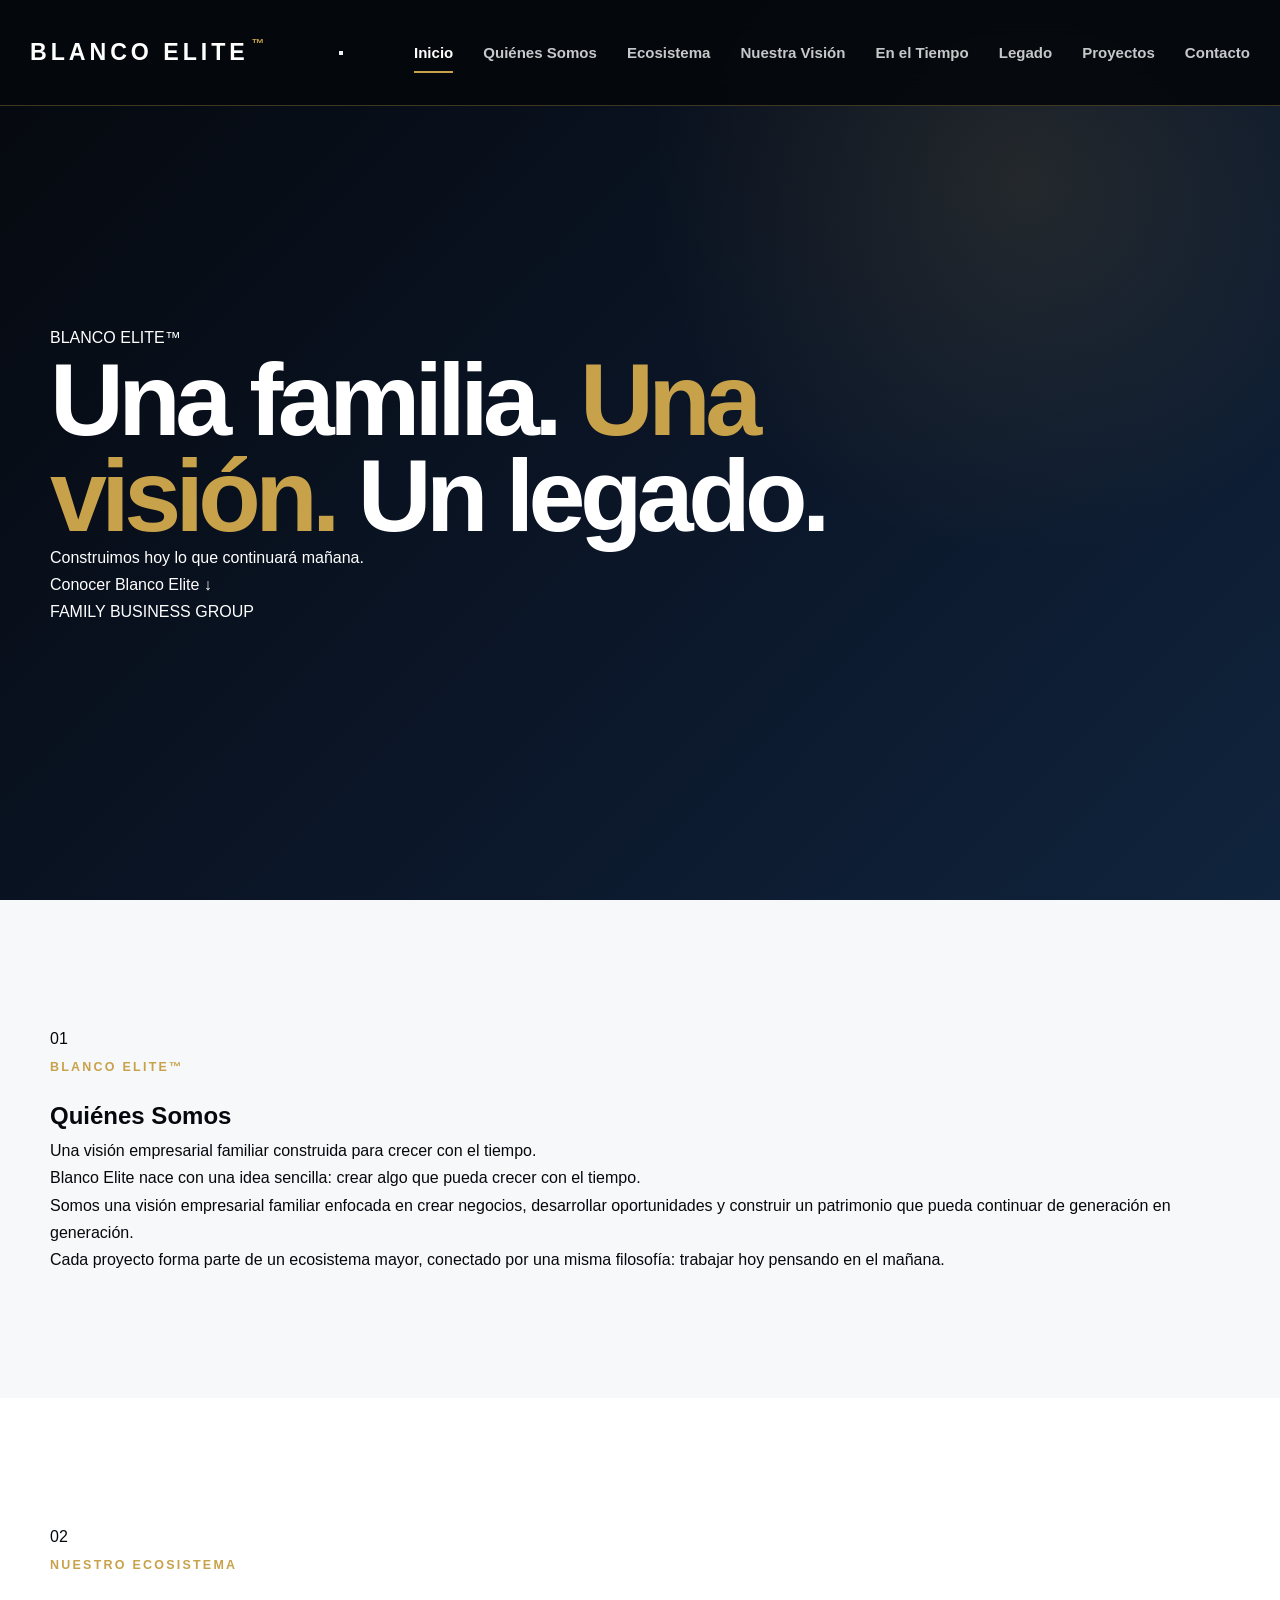
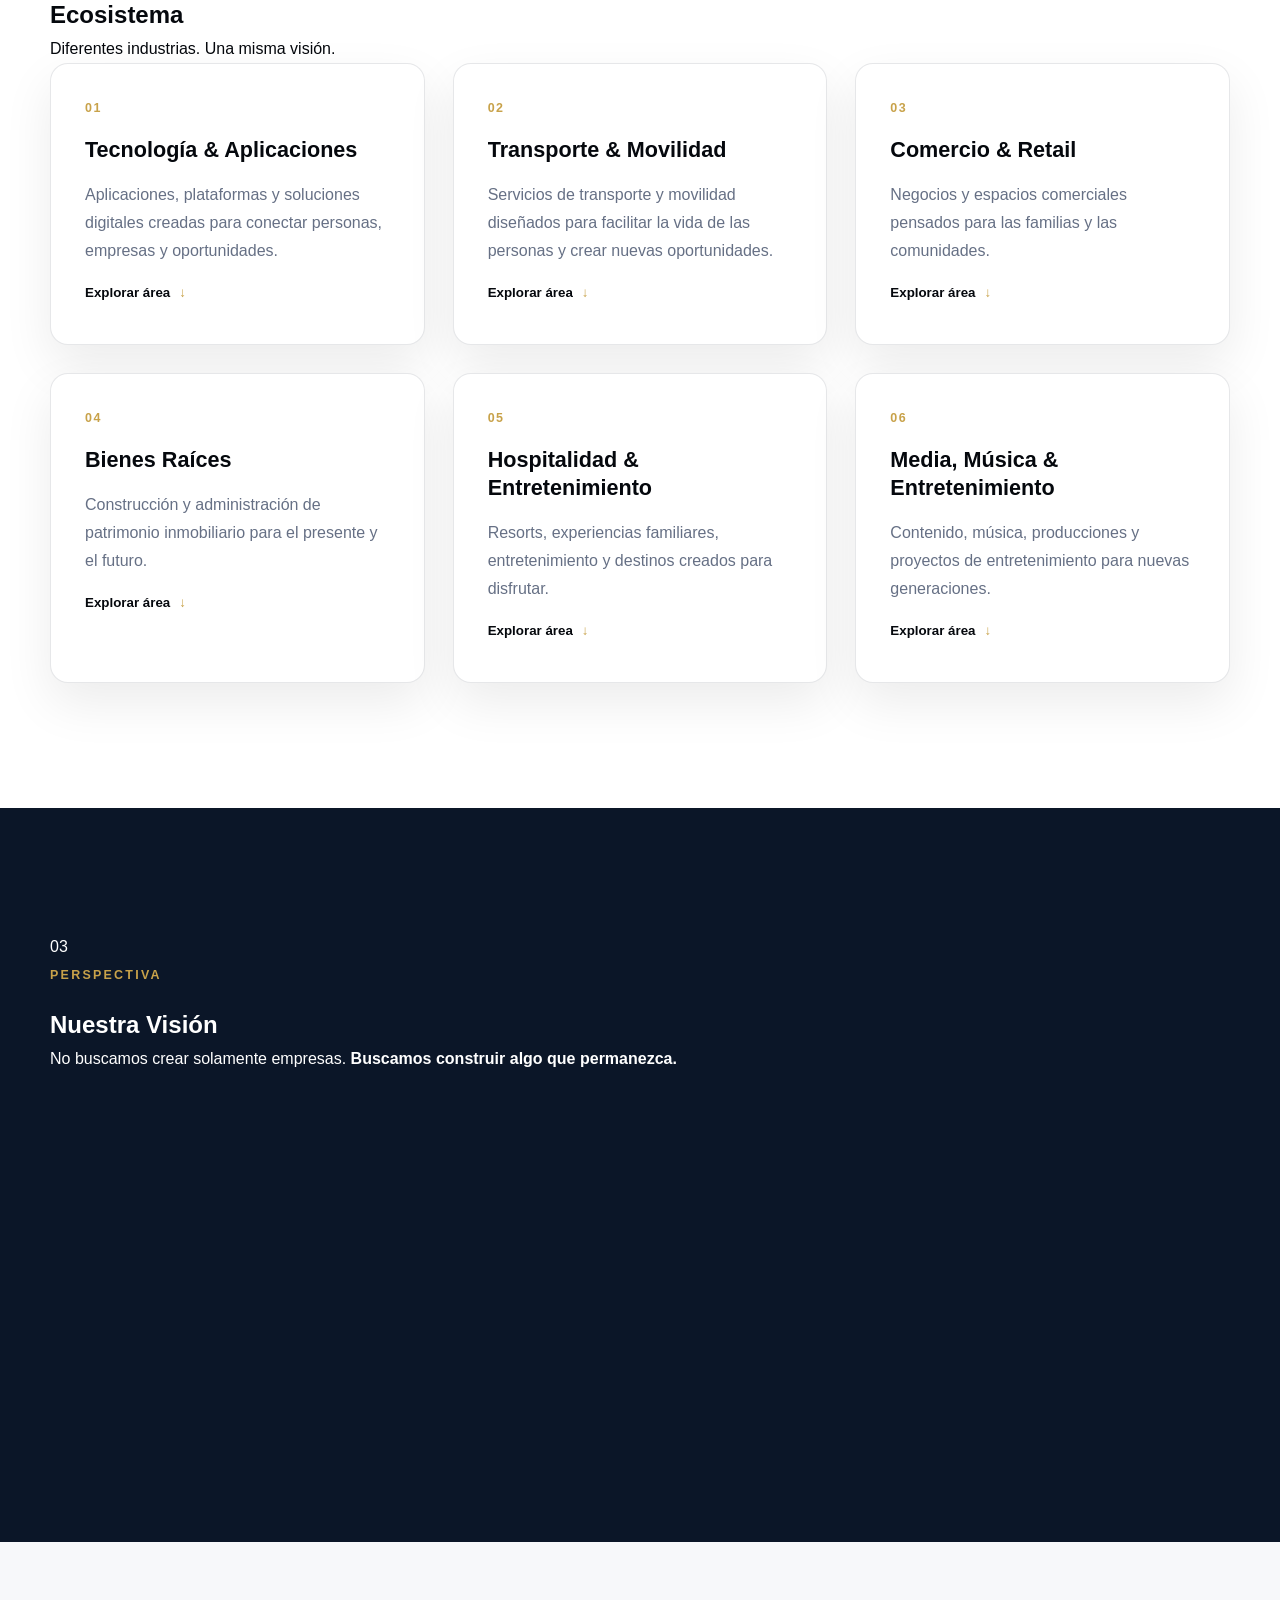
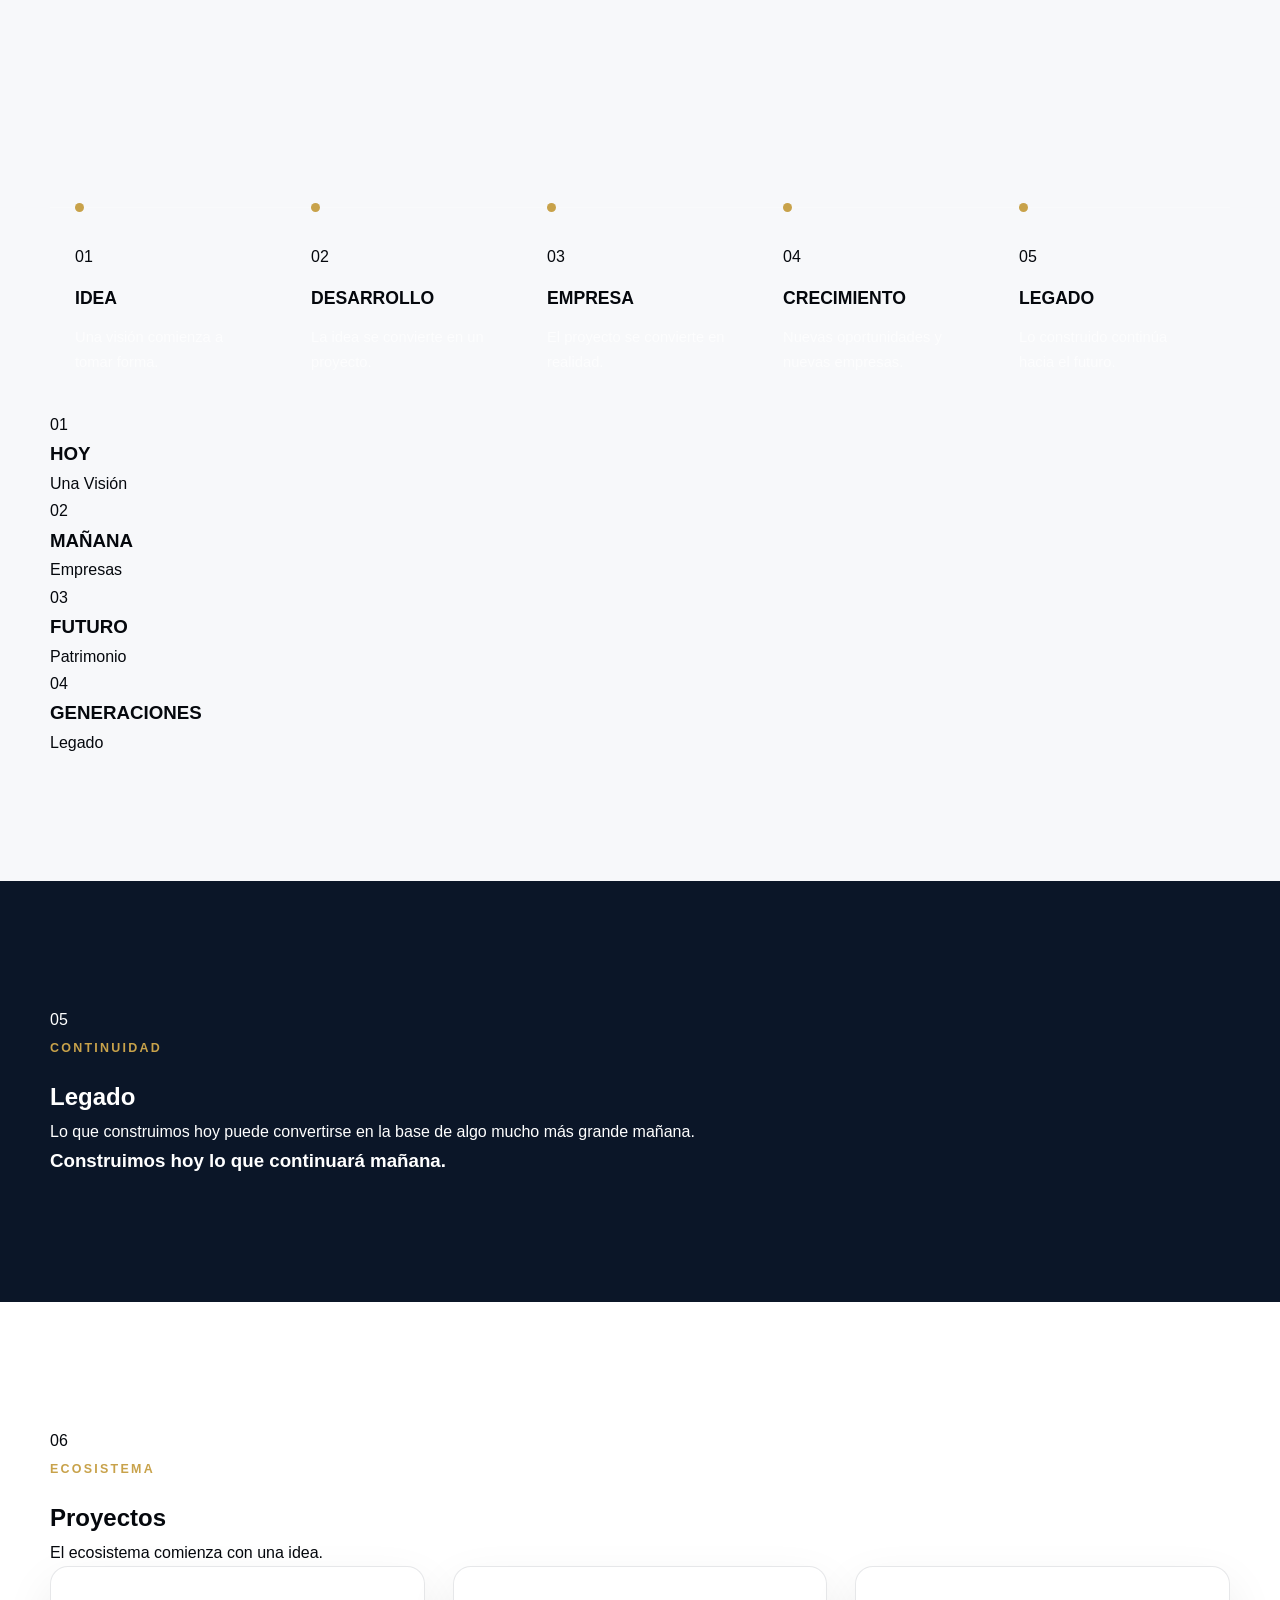
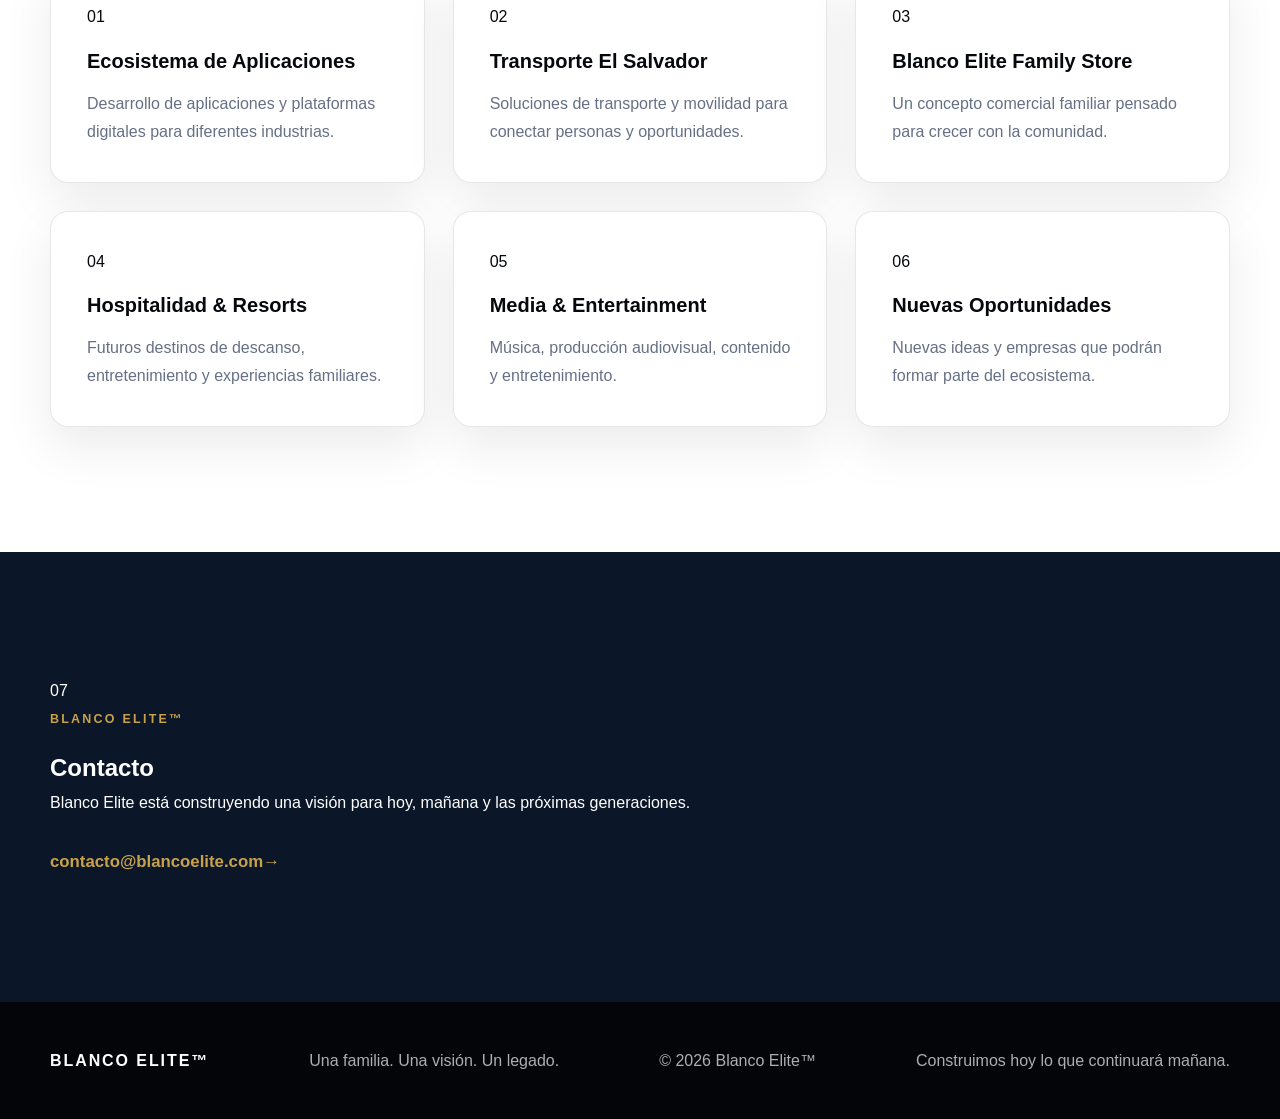
==== commit 024c6432: "Redesign Blanco Elite website" ====
--- a/index.html
+++ b/index.html
@@ -5,10 +5,9 @@
     <meta name="viewport" content="width=device-width, initial-scale=1.0">
 
     <title>Blanco Elite™ | Una familia. Una visión. Un legado.</title>
-
     <meta
         name="description"
-        content="Blanco Elite™ — Una familia. Una visión. Un legado. Construimos hoy lo que continuará mañana."
+        content="Blanco Elite™ — Una familia. Una visión. Un legado."
     >
 
     <link rel="stylesheet" href="style.css">
@@ -16,80 +15,61 @@
 
 <body>
 
-    <!-- =========================
-         HEADER
-    ========================== -->
-
-    <header class="site-header" id="site-header">
-
-        <div class="header-container">
-
-            <a href="#inicio" class="brand">
-                BLANCO ELITE<span>™</span>
-            </a>
-
-            <nav class="main-nav" id="main-nav">
-
-                <a href="#inicio" class="active">
-                    Inicio
-                </a>
-
-                <a href="#quienes-somos">
-                    Quiénes Somos
-                </a>
-
-                <a href="#ecosistema">
-                    Ecosistema
-                </a>
-
-                <a href="#vision">
-                    Nuestra Visión
-                </a>
-
-                <a href="#tiempo">
-                    En el Tiempo
-                </a>
-
-                <a href="#legado">
-                    Legado
-                </a>
-
-                <a href="#proyectos">
-                    Proyectos
-                </a>
-
-                <a href="#contacto">
-                    Contacto
-                </a>
-
-            </nav>
-
-        </div>
-
-    </header>
-
-
-    <!-- =========================
-         HERO
-    ========================== -->
-
-    <main>
-
-        <section class="hero section-dark" id="inicio">
+<header class="site-header" id="site-header">
+    <div class="header-container">
+
+        <a href="#inicio" class="brand">
+            BLANCO ELITE<span>™</span>
+        </a>
+
+        <button
+            class="menu-toggle"
+            id="menu-toggle"
+            aria-label="Abrir menú"
+            aria-expanded="false"
+        >
+            <span></span>
+            <span></span>
+            <span></span>
+        </button>
+
+        <nav class="main-nav" id="main-nav">
+            <a href="#inicio" class="active">Inicio</a>
+            <a href="#quienes-somos">Quiénes Somos</a>
+            <a href="#ecosistema">Ecosistema</a>
+            <a href="#vision">Nuestra Visión</a>
+            <a href="#tiempo">En el Tiempo</a>
+            <a href="#legado">Legado</a>
+            <a href="#proyectos">Proyectos</a>
+            <a href="#contacto">Contacto</a>
+        </nav>
+
+    </div>
+</header>
+
+
+<main>
+
+    <!-- HERO -->
+    <section class="hero section-dark" id="inicio">
+
+        <div class="hero-grid"></div>
+
+        <div class="container hero-container">
 
             <div class="hero-content reveal">
 
-                <p class="eyebrow">
+                <div class="eyebrow">
                     BLANCO ELITE™
-                </p>
+                </div>
 
                 <h1>
-                    Una familia.<br>
-                    Una visión.<br>
-                    <span>Un legado.</span>
+                    Una familia.
+                    <span>Una visión.</span>
+                    <strong>Un legado.</strong>
                 </h1>
 
-                <p class="hero-text">
+                <p>
                     Construimos hoy lo que continuará mañana.
                 </p>
 
@@ -100,794 +80,600 @@
 
             </div>
 
-            <div class="hero-glow"></div>
-
-        </section>
-
-
-        <!-- =========================
-             QUIÉNES SOMOS
-        ========================== -->
-
-        <section class="section-light" id="quienes-somos">
-
-            <div class="section-container reveal">
-
-                <div class="section-heading">
-
-                    <p class="section-number">
-                        01
-                    </p>
-
-                    <h2>
-                        Quiénes Somos
-                    </h2>
-
-                </div>
-
-                <div class="intro-grid">
-
-                    <div>
-                        <p class="large-text">
-                            Blanco Elite nace con una idea sencilla:
-                            <strong>crear algo que pueda crecer con el tiempo.</strong>
-                        </p>
-                    </div>
-
-                    <div>
-                        <p>
-                            Somos una visión empresarial familiar enfocada
-                            en crear negocios, desarrollar oportunidades y
-                            construir un patrimonio que pueda continuar
-                            de generación en generación.
-                        </p>
-
-                        <p>
-                            Cada proyecto forma parte de un ecosistema
-                            mayor, conectado por una misma filosofía:
-                            trabajar hoy pensando en el mañana.
-                        </p>
-                    </div>
-
-                </div>
-
-            </div>
-
-        </section>
-
-
-        <!-- =========================
-             ECOSISTEMA
-        ========================== -->
-
-        <section class="section-soft" id="ecosistema">
-
-            <div class="section-container">
-
-                <div class="section-heading reveal">
-
-                    <p class="section-number">
-                        02
-                    </p>
-
-                    <h2>
-                        Ecosistema
-                    </h2>
-
-                    <p class="section-description">
-                        Diferentes industrias. Una misma visión.
-                    </p>
-
-                </div>
-
-
-                <div class="business-grid">
-
-
-                    <!-- Tecnología -->
-
-                    <article class="business-card reveal">
-
-                        <div class="business-top">
-
-                            <span class="business-number">
-                                01
-                            </span>
-
-                            <h3>
-                                Tecnología & Aplicaciones
-                            </h3>
-
-                        </div>
-
-                        <p>
-                            Aplicaciones, plataformas y soluciones
-                            digitales creadas para conectar personas,
-                            empresas y oportunidades.
-                        </p>
-
-                        <button
-                            class="business-button"
-                            type="button"
-                            aria-expanded="false"
-                        >
-                            Explorar área
-                            <span>↓</span>
-                        </button>
-
-                        <div class="business-details">
+            <div class="hero-mark">
+                <div class="hero-line"></div>
+                <span>FAMILY BUSINESS GROUP</span>
+            </div>
+
+        </div>
+
+    </section>
+
+
+    <!-- QUIENES SOMOS -->
+    <section class="section section-light" id="quienes-somos">
+
+        <div class="container">
+
+            <div class="section-heading reveal">
+
+                <span class="section-number">01</span>
+
+                <div>
+                    <span class="section-label">BLANCO ELITE™</span>
+
+                    <h2>Quiénes Somos</h2>
+                </div>
+
+            </div>
+
+            <div class="intro-grid">
+
+                <div class="intro-title reveal">
+                    <p>
+                        Una visión empresarial familiar
+                        construida para crecer con el tiempo.
+                    </p>
+                </div>
+
+                <div class="intro-text reveal">
+
+                    <p>
+                        Blanco Elite nace con una idea sencilla:
+                        crear algo que pueda crecer con el tiempo.
+                    </p>
+
+                    <p>
+                        Somos una visión empresarial familiar enfocada
+                        en crear negocios, desarrollar oportunidades y
+                        construir un patrimonio que pueda continuar
+                        de generación en generación.
+                    </p>
+
+                    <p>
+                        Cada proyecto forma parte de un ecosistema mayor,
+                        conectado por una misma filosofía:
+                        trabajar hoy pensando en el mañana.
+                    </p>
+
+                </div>
+
+            </div>
+
+        </div>
+
+    </section>
+
+
+    <!-- ECOSISTEMA -->
+    <section class="section section-soft" id="ecosistema">
+
+        <div class="container">
+
+            <div class="section-heading reveal">
+
+                <span class="section-number">02</span>
+
+                <div>
+                    <span class="section-label">NUESTRO ECOSISTEMA</span>
+                    <h2>Ecosistema</h2>
+                </div>
+
+            </div>
+
+            <div class="section-intro reveal">
+                <p>
+                    Diferentes industrias. Una misma visión.
+                </p>
+            </div>
+
+
+            <div class="business-grid">
+
+                <!-- 01 -->
+                <article class="business-card reveal">
+
+                    <div class="business-number">01</div>
+
+                    <h3>Tecnología &amp; Aplicaciones</h3>
+
+                    <p>
+                        Aplicaciones, plataformas y soluciones digitales
+                        creadas para conectar personas, empresas y oportunidades.
+                    </p>
+
+                    <button class="business-button">
+                        Explorar área
+                        <span>↓</span>
+                    </button>
+
+                    <div class="business-details">
+
+                        <div>
 
                             <p>
                                 Desarrollo de aplicaciones móviles,
                                 plataformas digitales, software empresarial
-                                y nuevas soluciones tecnológicas dentro
-                                del ecosistema Blanco Elite.
+                                y nuevas soluciones tecnológicas dentro del
+                                ecosistema Blanco Elite.
                             </p>
 
-                            <a
-                                href="tecnologia.html"
-                                class="details-link"
-                            >
+                            <a href="tecnologia.html" class="details-link">
                                 Abrir área de Tecnología
                                 <span>→</span>
                             </a>
 
                         </div>
 
-                    </article>
-
-
-                    <!-- Transporte -->
-
-                    <article class="business-card reveal">
-
-                        <div class="business-top">
-
-                            <span class="business-number">
-                                02
-                            </span>
-
-                            <h3>
-                                Transporte & Movilidad
-                            </h3>
-
-                        </div>
-
-                        <p>
-                            Servicios de transporte y movilidad
-                            diseñados para facilitar la vida de las personas
-                            y crear nuevas oportunidades.
-                        </p>
-
-                        <button
-                            class="business-button"
-                            type="button"
-                            aria-expanded="false"
-                        >
-                            Explorar área
-                            <span>↓</span>
-                        </button>
-
-                        <div class="business-details">
-
+                    </div>
+
+                </article>
+
+
+                <!-- 02 -->
+                <article class="business-card reveal">
+
+                    <div class="business-number">02</div>
+
+                    <h3>Transporte &amp; Movilidad</h3>
+
+                    <p>
+                        Servicios de transporte y movilidad diseñados para
+                        facilitar la vida de las personas y crear nuevas oportunidades.
+                    </p>
+
+                    <button class="business-button">
+                        Explorar área
+                        <span>↓</span>
+                    </button>
+
+                    <div class="business-details">
+                        <div>
                             <p>
                                 Transporte, movilidad, renta de vehículos
-                                y futuros servicios relacionados con
-                                la conexión entre personas y lugares.
+                                y futuros servicios relacionados con la
+                                conexión entre personas y lugares.
                             </p>
-
                         </div>
-
-                    </article>
-
-
-                    <!-- Comercio -->
-
-                    <article class="business-card reveal">
-
-                        <div class="business-top">
-
-                            <span class="business-number">
-                                03
-                            </span>
-
-                            <h3>
-                                Comercio & Retail
-                            </h3>
-
+                    </div>
+
+                </article>
+
+
+                <!-- 03 -->
+                <article class="business-card reveal">
+
+                    <div class="business-number">03</div>
+
+                    <h3>Comercio &amp; Retail</h3>
+
+                    <p>
+                        Negocios y espacios comerciales pensados para
+                        las familias y las comunidades.
+                    </p>
+
+                    <button class="business-button">
+                        Explorar área
+                        <span>↓</span>
+                    </button>
+
+                    <div class="business-details">
+                        <div>
+                            <p>
+                                Tiendas familiares, comercio, productos
+                                y nuevas oportunidades comerciales bajo
+                                la visión de Blanco Elite.
+                            </p>
                         </div>
-
-                        <p>
-                            Negocios y espacios comerciales pensados
-                            para las familias y las comunidades.
-                        </p>
-
-                        <button
-                            class="business-button"
-                            type="button"
-                            aria-expanded="false"
-                        >
-                            Explorar área
-                            <span>↓</span>
-                        </button>
-
-                        <div class="business-details">
-
-                            <p>
-                                Tiendas familiares, comercio,
-                                productos y nuevas oportunidades
-                                comerciales bajo la visión
-                                de Blanco Elite.
-                            </p>
-
-                        </div>
-
-                    </article>
-
-
-                    <!-- Bienes Raíces -->
-
-                    <article class="business-card reveal">
-
-                        <div class="business-top">
-
-                            <span class="business-number">
-                                04
-                            </span>
-
-                            <h3>
-                                Bienes Raíces
-                            </h3>
-
-                        </div>
-
-                        <p>
-                            Construcción y administración de patrimonio
-                            inmobiliario para el presente y el futuro.
-                        </p>
-
-                        <button
-                            class="business-button"
-                            type="button"
-                            aria-expanded="false"
-                        >
-                            Explorar área
-                            <span>↓</span>
-                        </button>
-
-                        <div class="business-details">
-
+                    </div>
+
+                </article>
+
+
+                <!-- 04 -->
+                <article class="business-card reveal">
+
+                    <div class="business-number">04</div>
+
+                    <h3>Bienes Raíces</h3>
+
+                    <p>
+                        Construcción y administración de patrimonio
+                        inmobiliario para el presente y el futuro.
+                    </p>
+
+                    <button class="business-button">
+                        Explorar área
+                        <span>↓</span>
+                    </button>
+
+                    <div class="business-details">
+                        <div>
                             <p>
                                 Propiedades, espacios comerciales,
-                                proyectos residenciales y activos
-                                pensados para fortalecer el patrimonio
-                                familiar.
+                                proyectos residenciales y activos pensados
+                                para fortalecer el patrimonio familiar.
                             </p>
-
                         </div>
-
-                    </article>
-
-
-                    <!-- Hospitalidad -->
-
-                    <article class="business-card reveal">
-
-                        <div class="business-top">
-
-                            <span class="business-number">
-                                05
-                            </span>
-
-                            <h3>
-                                Hospitalidad & Entretenimiento
-                            </h3>
-
-                        </div>
-
-                        <p>
-                            Resorts, experiencias familiares,
-                            entretenimiento y destinos creados
-                            para disfrutar.
-                        </p>
-
-                        <button
-                            class="business-button"
-                            type="button"
-                            aria-expanded="false"
-                        >
-                            Explorar área
-                            <span>↓</span>
-                        </button>
-
-                        <div class="business-details">
-
+                    </div>
+
+                </article>
+
+
+                <!-- 05 -->
+                <article class="business-card reveal">
+
+                    <div class="business-number">05</div>
+
+                    <h3>Hospitalidad &amp; Entretenimiento</h3>
+
+                    <p>
+                        Resorts, experiencias familiares, entretenimiento
+                        y destinos creados para disfrutar.
+                    </p>
+
+                    <button class="business-button">
+                        Explorar área
+                        <span>↓</span>
+                    </button>
+
+                    <div class="business-details">
+                        <div>
                             <p>
                                 Espacios de descanso, resorts,
                                 experiencias familiares y futuros
                                 proyectos de entretenimiento.
                             </p>
-
                         </div>
-
-                    </article>
-
-
-                    <!-- Media -->
-
-                    <article class="business-card reveal">
-
-                        <div class="business-top">
-
-                            <span class="business-number">
-                                06
-                            </span>
-
-                            <h3>
-                                Media, Música & Entretenimiento
-                            </h3>
-
-                        </div>
-
-                        <p>
-                            Contenido, música, producciones y proyectos
-                            de entretenimiento para nuevas generaciones.
-                        </p>
-
-                        <button
-                            class="business-button"
-                            type="button"
-                            aria-expanded="false"
-                        >
-                            Explorar área
-                            <span>↓</span>
-                        </button>
-
-                        <div class="business-details">
-
+                    </div>
+
+                </article>
+
+
+                <!-- 06 -->
+                <article class="business-card reveal">
+
+                    <div class="business-number">06</div>
+
+                    <h3>Media, Música &amp; Entretenimiento</h3>
+
+                    <p>
+                        Contenido, música, producciones y proyectos
+                        de entretenimiento para nuevas generaciones.
+                    </p>
+
+                    <button class="business-button">
+                        Explorar área
+                        <span>↓</span>
+                    </button>
+
+                    <div class="business-details">
+                        <div>
                             <p>
                                 Producción audiovisual, música,
                                 entretenimiento, medios digitales
                                 y futuras oportunidades creativas.
                             </p>
-
                         </div>
-
-                    </article>
-
-                </div>
-
-            </div>
-
-        </section>
-
-
-        <!-- =========================
-             VISIÓN
-        ========================== -->
-
-        <section class="section-dark" id="vision">
-
-            <div class="section-container reveal">
-
-                <div class="section-heading light">
-
-                    <p class="section-number">
-                        03
-                    </p>
-
-                    <h2>
-                        Nuestra Visión
-                    </h2>
-
-                </div>
-
-                <div class="vision-content">
-
-                    <p class="vision-main">
-                        No buscamos crear solamente empresas.
-                        <span>
-                            Buscamos construir algo que permanezca.
-                        </span>
-                    </p>
-
-                    <div class="vision-grid">
-
-                        <div>
-                            <span>01</span>
-                            <h3>Crear</h3>
-                            <p>
-                                Convertir ideas en proyectos reales
-                                y oportunidades.
-                            </p>
-                        </div>
-
-                        <div>
-                            <span>02</span>
-                            <h3>Crecer</h3>
-                            <p>
-                                Desarrollar empresas sólidas
-                                y sostenibles.
-                            </p>
-                        </div>
-
-                        <div>
-                            <span>03</span>
-                            <h3>Conectar</h3>
-                            <p>
-                                Construir un ecosistema empresarial
-                                conectado.
-                            </p>
-                        </div>
-
-                        <div>
-                            <span>04</span>
-                            <h3>Continuar</h3>
-                            <p>
-                                Preparar el camino para las próximas
-                                generaciones.
-                            </p>
-                        </div>
-
-                    </div>
-
-                </div>
-
-            </div>
-
-        </section>
-
-
-        <!-- =========================
-             EN EL TIEMPO
-        ========================== -->
-
-        <section class="section-light" id="tiempo">
-
-            <div class="section-container">
-
-                <div class="section-heading reveal">
-
-                    <p class="section-number">
-                        04
-                    </p>
-
-                    <h2>
-                        En el Tiempo
-                    </h2>
-
-                    <p class="section-description">
-                        Todo comienza con una idea.
-                    </p>
-
-                </div>
-
-
-                <div class="timeline">
-
-                    <div class="timeline-item reveal">
-
-                        <span>01</span>
-
-                        <h3>
-                            IDEA
-                        </h3>
-
-                        <p>
-                            Una visión comienza a tomar forma.
-                        </p>
-
-                    </div>
-
-                    <div class="timeline-item reveal">
-
-                        <span>02</span>
-
-                        <h3>
-                            DESARROLLO
-                        </h3>
-
-                        <p>
-                            La idea se convierte en un proyecto.
-                        </p>
-
-                    </div>
-
-                    <div class="timeline-item reveal">
-
-                        <span>03</span>
-
-                        <h3>
-                            EMPRESA
-                        </h3>
-
-                        <p>
-                            El proyecto se convierte en realidad.
-                        </p>
-
-                    </div>
-
-                    <div class="timeline-item reveal">
-
-                        <span>04</span>
-
-                        <h3>
-                            CRECIMIENTO
-                        </h3>
-
-                        <p>
-                            Nuevas oportunidades y nuevas empresas.
-                        </p>
-
-                    </div>
-
-                    <div class="timeline-item reveal">
-
-                        <span>05</span>
-
-                        <h3>
-                            LEGADO
-                        </h3>
-
-                        <p>
-                            Lo construido continúa hacia el futuro.
-                        </p>
-
-                    </div>
-
-                </div>
-
-
-                <div class="time-grid">
-
-                    <div class="time-card reveal">
-
-                        <span>01</span>
-
-                        <h3>
-                            HOY
-                        </h3>
-
-                        <p>
-                            Una Visión
-                        </p>
-
-                    </div>
-
-                    <div class="time-card reveal">
-
-                        <span>02</span>
-
-                        <h3>
-                            MAÑANA
-                        </h3>
-
-                        <p>
-                            Empresas
-                        </p>
-
-                    </div>
-
-                    <div class="time-card reveal">
-
-                        <span>03</span>
-
-                        <h3>
-                            FUTURO
-                        </h3>
-
-                        <p>
-                            Patrimonio
-                        </p>
-
-                    </div>
-
-                    <div class="time-card reveal">
-
-                        <span>04</span>
-
-                        <h3>
-                            GENERACIONES
-                        </h3>
-
-                        <p>
-                            Legado
-                        </p>
-
-                    </div>
-
-                </div>
-
-            </div>
-
-        </section>
-
-
-        <!-- =========================
-             LEGADO
-        ========================== -->
-
-        <section class="legacy-section" id="legado">
-
-            <div class="legacy-overlay"></div>
-
-            <div class="section-container legacy-content reveal">
-
-                <p class="section-number">
-                    05
-                </p>
-
-                <h2>
-                    Legado
-                </h2>
-
-                <p class="legacy-main">
+                    </div>
+
+                </article>
+
+            </div>
+
+        </div>
+
+    </section>
+
+
+    <!-- VISION -->
+    <section class="section section-dark" id="vision">
+
+        <div class="container">
+
+            <div class="section-heading section-heading-dark reveal">
+
+                <span class="section-number">03</span>
+
+                <div>
+                    <span class="section-label">PERSPECTIVA</span>
+                    <h2>Nuestra Visión</h2>
+                </div>
+
+            </div>
+
+            <div class="vision-lead reveal">
+                No buscamos crear solamente empresas.
+                <strong>Buscamos construir algo que permanezca.</strong>
+            </div>
+
+
+            <div class="vision-grid">
+
+                <article class="vision-card reveal">
+                    <span>01</span>
+                    <h3>Crear</h3>
+                    <p>
+                        Convertir ideas en proyectos reales y oportunidades.
+                    </p>
+                </article>
+
+                <article class="vision-card reveal">
+                    <span>02</span>
+                    <h3>Crecer</h3>
+                    <p>
+                        Desarrollar empresas sólidas y sostenibles.
+                    </p>
+                </article>
+
+                <article class="vision-card reveal">
+                    <span>03</span>
+                    <h3>Conectar</h3>
+                    <p>
+                        Construir un ecosistema empresarial conectado.
+                    </p>
+                </article>
+
+                <article class="vision-card reveal">
+                    <span>04</span>
+                    <h3>Continuar</h3>
+                    <p>
+                        Preparar el camino para las próximas generaciones.
+                    </p>
+                </article>
+
+            </div>
+
+        </div>
+
+    </section>
+
+
+    <!-- TIEMPO -->
+    <section class="section section-light" id="tiempo">
+
+        <div class="container">
+
+            <div class="section-heading reveal">
+
+                <span class="section-number">04</span>
+
+                <div>
+                    <span class="section-label">EVOLUCIÓN</span>
+                    <h2>En el Tiempo</h2>
+                </div>
+
+            </div>
+
+            <div class="section-intro reveal">
+                <p>Todo comienza con una idea.</p>
+            </div>
+
+
+            <div class="timeline">
+
+                <article class="timeline-item reveal">
+                    <span>01</span>
+                    <div>
+                        <h3>IDEA</h3>
+                        <p>Una visión comienza a tomar forma.</p>
+                    </div>
+                </article>
+
+                <article class="timeline-item reveal">
+                    <span>02</span>
+                    <div>
+                        <h3>DESARROLLO</h3>
+                        <p>La idea se convierte en un proyecto.</p>
+                    </div>
+                </article>
+
+                <article class="timeline-item reveal">
+                    <span>03</span>
+                    <div>
+                        <h3>EMPRESA</h3>
+                        <p>El proyecto se convierte en realidad.</p>
+                    </div>
+                </article>
+
+                <article class="timeline-item reveal">
+                    <span>04</span>
+                    <div>
+                        <h3>CRECIMIENTO</h3>
+                        <p>Nuevas oportunidades y nuevas empresas.</p>
+                    </div>
+                </article>
+
+                <article class="timeline-item reveal">
+                    <span>05</span>
+                    <div>
+                        <h3>LEGADO</h3>
+                        <p>Lo construido continúa hacia el futuro.</p>
+                    </div>
+                </article>
+
+            </div>
+
+
+            <div class="future-grid">
+
+                <article class="future-card reveal">
+                    <span>01</span>
+                    <h3>HOY</h3>
+                    <p>Una Visión</p>
+                </article>
+
+                <article class="future-card reveal">
+                    <span>02</span>
+                    <h3>MAÑANA</h3>
+                    <p>Empresas</p>
+                </article>
+
+                <article class="future-card reveal">
+                    <span>03</span>
+                    <h3>FUTURO</h3>
+                    <p>Patrimonio</p>
+                </article>
+
+                <article class="future-card reveal">
+                    <span>04</span>
+                    <h3>GENERACIONES</h3>
+                    <p>Legado</p>
+                </article>
+
+            </div>
+
+        </div>
+
+    </section>
+
+
+    <!-- LEGADO -->
+    <section class="legacy section-dark" id="legado">
+
+        <div class="container legacy-container">
+
+            <div class="section-heading section-heading-dark reveal">
+
+                <span class="section-number">05</span>
+
+                <div>
+                    <span class="section-label">CONTINUIDAD</span>
+                    <h2>Legado</h2>
+                </div>
+
+            </div>
+
+            <div class="legacy-content reveal">
+
+                <p>
                     Lo que construimos hoy puede convertirse
                     en la base de algo mucho más grande mañana.
                 </p>
 
-                <p class="legacy-signature">
+                <div class="legacy-line"></div>
+
+                <h3>
                     Construimos hoy lo que continuará mañana.
-                </p>
-
-            </div>
-
-        </section>
-
-
-        <!-- =========================
-             PROYECTOS
-        ========================== -->
-
-        <section class="section-soft" id="proyectos">
-
-            <div class="section-container">
-
-                <div class="section-heading reveal">
-
-                    <p class="section-number">
-                        06
-                    </p>
-
-                    <h2>
-                        Proyectos
-                    </h2>
-
-                    <p class="section-description">
-                        El ecosistema comienza con una idea.
-                    </p>
-
-                </div>
-
-
-                <div class="projects-grid">
-
-                    <div class="project-card reveal">
-
-                        <span>01</span>
-
-                        <h3>
-                            Ecosistema de Aplicaciones
-                        </h3>
-
-                        <p>
-                            Desarrollo de aplicaciones y plataformas
-                            digitales para diferentes industrias.
-                        </p>
-
-                    </div>
-
-
-                    <div class="project-card reveal">
-
-                        <span>02</span>
-
-                        <h3>
-                            Transporte El Salvador
-                        </h3>
-
-                        <p>
-                            Soluciones de transporte y movilidad
-                            para conectar personas y oportunidades.
-                        </p>
-
-                    </div>
-
-
-                    <div class="project-card reveal">
-
-                        <span>03</span>
-
-                        <h3>
-                            Blanco Elite Family Store
-                        </h3>
-
-                        <p>
-                            Un concepto comercial familiar pensado
-                            para crecer con la comunidad.
-                        </p>
-
-                    </div>
-
-
-                    <div class="project-card reveal">
-
-                        <span>04</span>
-
-                        <h3>
-                            Hospitalidad & Resorts
-                        </h3>
-
-                        <p>
-                            Futuros destinos de descanso,
-                            entretenimiento y experiencias familiares.
-                        </p>
-
-                    </div>
-
-
-                    <div class="project-card reveal">
-
-                        <span>05</span>
-
-                        <h3>
-                            Media & Entertainment
-                        </h3>
-
-                        <p>
-                            Música, producción audiovisual,
-                            contenido y entretenimiento.
-                        </p>
-
-                    </div>
-
-
-                    <div class="project-card reveal">
-
-                        <span>06</span>
-
-                        <h3>
-                            Nuevas Oportunidades
-                        </h3>
-
-                        <p>
-                            Nuevas ideas y empresas que podrán
-                            formar parte del ecosistema.
-                        </p>
-
-                    </div>
-
-                </div>
-
-            </div>
-
-        </section>
-
-
-        <!-- =========================
-             CONTACTO
-        ========================== -->
-
-        <section class="contact-section" id="contacto">
-
-            <div class="section-container contact-content reveal">
-
-                <p class="section-number">
-                    07
-                </p>
-
-                <h2>
-                    Contacto
-                </h2>
+                </h3>
+
+            </div>
+
+        </div>
+
+    </section>
+
+
+    <!-- PROYECTOS -->
+    <section class="section section-soft" id="proyectos">
+
+        <div class="container">
+
+            <div class="section-heading reveal">
+
+                <span class="section-number">06</span>
+
+                <div>
+                    <span class="section-label">ECOSISTEMA</span>
+                    <h2>Proyectos</h2>
+                </div>
+
+            </div>
+
+            <div class="section-intro reveal">
+                <p>El ecosistema comienza con una idea.</p>
+            </div>
+
+
+            <div class="projects-grid">
+
+                <article class="project-card reveal">
+                    <span>01</span>
+                    <h3>Ecosistema de Aplicaciones</h3>
+                    <p>
+                        Desarrollo de aplicaciones y plataformas
+                        digitales para diferentes industrias.
+                    </p>
+                </article>
+
+                <article class="project-card reveal">
+                    <span>02</span>
+                    <h3>Transporte El Salvador</h3>
+                    <p>
+                        Soluciones de transporte y movilidad para
+                        conectar personas y oportunidades.
+                    </p>
+                </article>
+
+                <article class="project-card reveal">
+                    <span>03</span>
+                    <h3>Blanco Elite Family Store</h3>
+                    <p>
+                        Un concepto comercial familiar pensado
+                        para crecer con la comunidad.
+                    </p>
+                </article>
+
+                <article class="project-card reveal">
+                    <span>04</span>
+                    <h3>Hospitalidad &amp; Resorts</h3>
+                    <p>
+                        Futuros destinos de descanso, entretenimiento
+                        y experiencias familiares.
+                    </p>
+                </article>
+
+                <article class="project-card reveal">
+                    <span>05</span>
+                    <h3>Media &amp; Entertainment</h3>
+                    <p>
+                        Música, producción audiovisual, contenido
+                        y entretenimiento.
+                    </p>
+                </article>
+
+                <article class="project-card reveal">
+                    <span>06</span>
+                    <h3>Nuevas Oportunidades</h3>
+                    <p>
+                        Nuevas ideas y empresas que podrán formar
+                        parte del ecosistema.
+                    </p>
+                </article>
+
+            </div>
+
+        </div>
+
+    </section>
+
+
+    <!-- CONTACTO -->
+    <section class="contact section-dark" id="contacto">
+
+        <div class="container contact-container">
+
+            <div class="section-heading section-heading-dark reveal">
+
+                <span class="section-number">07</span>
+
+                <div>
+                    <span class="section-label">BLANCO ELITE™</span>
+                    <h2>Contacto</h2>
+                </div>
+
+            </div>
+
+            <div class="contact-content reveal">
 
                 <p>
-                    Blanco Elite está construyendo una visión
-                    para hoy, mañana y las próximas generaciones.
+                    Blanco Elite está construyendo una visión para hoy,
+                    mañana y las próximas generaciones.
                 </p>
 
                 <a
                     href="mailto:contacto@blancoelite.com"
-                    class="contact-button"
+                    class="contact-link"
                 >
                     contacto@blancoelite.com
                     <span>→</span>
@@ -895,49 +681,39 @@
 
             </div>
 
-        </section>
-
-    </main>
-
-
-    <!-- =========================
-         FOOTER
-    ========================== -->
-
-    <footer class="site-footer">
-
-        <div class="footer-container">
-
-            <div>
-
-                <a href="#inicio" class="footer-brand">
-                    BLANCO ELITE<span>™</span>
-                </a>
-
-                <p>
-                    Una familia. Una visión. Un legado.
-                </p>
-
-            </div>
-
-            <div>
-
-                <p>
-                    © 2026 Blanco Elite™
-                </p>
-
-                <p>
-                    Construimos hoy lo que continuará mañana.
-                </p>
-
-            </div>
-
         </div>
 
-    </footer>
-
-
-    <script src="script.js"></script>
+    </section>
+
+</main>
+
+
+<footer class="site-footer">
+
+    <div class="container footer-container">
+
+        <a href="#inicio" class="footer-brand">
+            BLANCO ELITE<span>™</span>
+        </a>
+
+        <p>
+            Una familia. Una visión. Un legado.
+        </p>
+
+        <p>
+            © 2026 Blanco Elite™
+        </p>
+
+        <p>
+            Construimos hoy lo que continuará mañana.
+        </p>
+
+    </div>
+
+</footer>
+
+
+<script src="script.js"></script>
 
 </body>
 </html>
--- a/style.css
+++ b/style.css
@@ -1,45 +1,3 @@
-/* =========================================================
-   BLANCO ELITE™
-   STYLE.CSS
-   ========================================================= */
-
-* {
-    margin: 0;
-    padding: 0;
-    box-sizing: border-box;
-}
-
-html {
-    scroll-behavior: smooth;
-    scroll-padding-top: 145px;
-}
-
-body {
-    font-family:
-        -apple-system,
-        BlinkMacSystemFont,
-        "Segoe UI",
-        Roboto,
-        Helvetica,
-        Arial,
-        sans-serif;
-
-    color: #111827;
-    background: #ffffff;
-    line-height: 1.7;
-    overflow-x: hidden;
-}
-
-a {
-    color: inherit;
-    text-decoration: none;
-}
-
-button {
-    font: inherit;
-    -webkit-tap-highlight-color: transparent;
-}
-
 :root {
     --black: #05080d;
     --deep-blue: #0b1628;
@@ -53,12 +11,41 @@
     --dark-gray: #344054;
     --border: rgba(15, 23, 42, 0.10);
     --shadow: 0 20px 50px rgba(0, 0, 0, 0.08);
-}
-
-
-/* =========================================================
+    --header-height: 105px;
+}
+
+* {
+    box-sizing: border-box;
+    margin: 0;
+    padding: 0;
+}
+
+html {
+    scroll-behavior: smooth;
+    scroll-padding-top: calc(var(--header-height) + 25px);
+}
+
+body {
+    font-family: Arial, Helvetica, sans-serif;
+    color: var(--black);
+    background: var(--white);
+    line-height: 1.7;
+    overflow-x: hidden;
+}
+
+a {
+    color: inherit;
+    text-decoration: none;
+}
+
+button,
+a {
+    -webkit-tap-highlight-color: transparent;
+}
+
+/* =========================
    HEADER
-   ========================================================= */
+========================= */
 
 .site-header {
     position: fixed;
@@ -66,154 +53,75 @@
     left: 0;
     width: 100%;
     z-index: 1000;
-
-    background: rgba(5, 8, 13, 0.97);
-
+    background: rgba(5, 8, 13, 0.92);
     backdrop-filter: blur(18px);
     -webkit-backdrop-filter: blur(18px);
-
-    border-bottom: 1px solid rgba(200, 162, 74, 0.20);
-
-    transition:
-        background 0.3s ease,
-        box-shadow 0.3s ease,
-        border-color 0.3s ease;
+    border-bottom: 1px solid rgba(200, 162, 74, 0.30);
+    transition: background 0.3s ease, box-shadow 0.3s ease;
 }
 
 .site-header.scrolled {
-    background: rgba(3, 6, 10, 0.99);
-
-    border-bottom-color:
-        rgba(200, 162, 74, 0.35);
-
-    box-shadow:
-        0 15px 45px rgba(0, 0, 0, 0.32);
-}
-
-
-/* =========================================================
-   HEADER CONTAINER
-   ========================================================= */
+    background: rgba(5, 8, 13, 0.97);
+    box-shadow: 0 12px 40px rgba(0, 0, 0, 0.30);
+}
 
 .header-container {
-    width:
-        min(1420px, calc(100% - 60px));
-
-    min-height: 105px;
-
+    max-width: 1420px;
+    width: calc(100% - 60px);
+    min-height: var(--header-height);
     margin: 0 auto;
-
     display: flex;
-
     align-items: center;
-
     justify-content: space-between;
-
     gap: 55px;
 }
 
-
-/* =========================================================
-   BRAND
-   ========================================================= */
-
 .brand {
-    flex: 0 0 auto;
-
-    display: inline-flex;
-
-    align-items: flex-start;
-
-    color: #ffffff;
-
+    color: var(--white);
     font-size: 1.45rem;
-
     font-weight: 900;
-
     letter-spacing: 0.17em;
-
-    line-height: 1;
-
     white-space: nowrap;
-
-    transition:
-        color 0.3s ease,
-        transform 0.3s ease;
 }
 
 .brand span {
     color: var(--gold);
-
-    font-size: 0.5em;
-
-    margin-left: 4px;
-}
-
-.brand:hover {
-    color: var(--gold-light);
-
-    transform: translateY(-1px);
-}
-
-
-/* =========================================================
-   NAVIGATION
-   ========================================================= */
+    font-size: 0.55em;
+    vertical-align: top;
+    margin-left: 3px;
+}
 
 .main-nav {
     display: flex;
-
     align-items: center;
-
     justify-content: flex-end;
-
     gap: 30px;
-
-    flex: 1;
-
-    min-width: 0;
 }
 
 .main-nav a {
     position: relative;
-
-    color:
-        rgba(255, 255, 255, 0.88);
-
+    color: rgba(255, 255, 255, 0.78);
     font-size: 0.94rem;
-
     font-weight: 650;
-
-    letter-spacing: 0.025em;
-
     white-space: nowrap;
-
-    padding: 14px 0;
-
-    transition:
-        color 0.3s ease;
+    padding: 8px 0;
+    transition: color 0.25s ease;
 }
 
 .main-nav a::after {
     content: "";
-
     position: absolute;
-
     left: 0;
-    bottom: 4px;
-
+    bottom: 0;
     width: 0;
     height: 2px;
-
     background: var(--gold);
-
-    transition:
-        width 0.3s ease;
+    transition: width 0.25s ease;
 }
 
 .main-nav a:hover,
 .main-nav a.active {
-    color: #ffffff;
+    color: var(--white);
 }
 
 .main-nav a:hover::after,
@@ -221,997 +129,379 @@
     width: 100%;
 }
 
-
-/* =========================================================
+/* =========================
+   GENERAL SECTIONS
+========================= */
+
+section {
+    position: relative;
+    padding: 125px 0;
+}
+
+.container {
+    width: min(1180px, calc(100% - 48px));
+    margin: 0 auto;
+}
+
+.section-light {
+    background: var(--light);
+}
+
+.section-dark {
+    background: var(--deep-blue);
+    color: var(--white);
+}
+
+.section-header {
+    max-width: 780px;
+    margin-bottom: 70px;
+}
+
+.section-label {
+    display: inline-block;
+    margin-bottom: 18px;
+    color: var(--gold);
+    font-size: 0.78rem;
+    font-weight: 800;
+    letter-spacing: 0.18em;
+    text-transform: uppercase;
+}
+
+.section-title {
+    font-size: clamp(2.2rem, 5vw, 4.2rem);
+    line-height: 1.05;
+    letter-spacing: -0.04em;
+}
+
+.section-text {
+    margin-top: 28px;
+    color: var(--gray);
+    font-size: 1.04rem;
+    line-height: 1.85;
+    max-width: 720px;
+}
+
+.section-dark .section-text {
+    color: rgba(255, 255, 255, 0.72);
+}
+
+/* =========================
    HERO
-   ========================================================= */
+========================= */
 
 .hero {
     min-height: 100vh;
-
+    padding: 180px 0 130px;
     display: flex;
-
     align-items: center;
-
-    position: relative;
-
-    overflow: hidden;
-
+    background:
+        radial-gradient(circle at 80% 20%, rgba(200, 162, 74, 0.13), transparent 30%),
+        linear-gradient(135deg, #05080d 0%, #0b1628 55%, #10243d 100%);
     color: var(--white);
-
-    background:
-        radial-gradient(
-            circle at 75% 20%,
-            rgba(24, 55, 91, 0.65),
-            transparent 35%
-        ),
-        radial-gradient(
-            circle at 15% 80%,
-            rgba(200, 162, 74, 0.08),
-            transparent 30%
-        ),
-        linear-gradient(
-            135deg,
-            #05070b 0%,
-            #0b1628 55%,
-            #08111f 100%
-        );
-
-    padding:
-        170px 32px 90px;
-}
-
-.hero::before {
-    content: "";
-
-    position: absolute;
-
-    width: 520px;
-    height: 520px;
-
-    right: -180px;
-    bottom: -220px;
-
-    border:
-        1px solid rgba(200, 162, 74, 0.14);
-
-    border-radius: 50%;
-
-    box-shadow:
-        0 0 0 80px rgba(200, 162, 74, 0.025),
-        0 0 0 160px rgba(200, 162, 74, 0.015);
-
-    pointer-events: none;
 }
 
 .hero-content {
-    width: min(1100px, 100%);
-
-    margin: 0 auto;
-
-    position: relative;
-
-    z-index: 1;
-}
-
-.eyebrow {
+    max-width: 900px;
+}
+
+.hero-label {
     color: var(--gold-light);
-
-    font-size: 0.78rem;
-
+    font-size: 0.82rem;
     font-weight: 800;
-
-    letter-spacing: 0.24em;
-
+    letter-spacing: 0.22em;
+    text-transform: uppercase;
     margin-bottom: 24px;
 }
 
 .hero h1 {
-    font-size:
-        clamp(3.4rem, 9vw, 7.8rem);
-
-    line-height: 0.95;
-
+    font-size: clamp(3.2rem, 8vw, 7.4rem);
+    line-height: 0.94;
+    letter-spacing: -0.055em;
     font-weight: 900;
-
-    letter-spacing: -0.045em;
-
-    margin-bottom: 24px;
 }
 
 .hero h1 span {
     color: var(--gold);
-
-    font-size: 0.3em;
-
-    vertical-align: top;
-
-    margin-left: 5px;
 }
 
 .hero-subtitle {
-    color:
-        rgba(255, 255, 255, 0.92);
-
-    font-size:
-        clamp(1.35rem, 3vw, 2rem);
-
-    font-weight: 500;
-
-    margin-bottom: 22px;
-}
-
-.hero-description {
-    max-width: 690px;
-
-    color:
-        rgba(255, 255, 255, 0.68);
-
-    font-size: 1.05rem;
-
-    margin-bottom: 38px;
-}
-
-
-/* =========================================================
-   BUTTONS
-   ========================================================= */
-
-.hero-buttons {
-    display: flex;
-
-    flex-wrap: wrap;
-
-    gap: 15px;
-}
-
-.btn {
-    display: inline-flex;
-
-    align-items: center;
-
-    justify-content: center;
-
-    min-height: 50px;
-
-    padding: 13px 23px;
-
-    border-radius: 4px;
-
-    font-size: 0.88rem;
-
-    font-weight: 750;
-
-    letter-spacing: 0.025em;
-
-    transition:
-        transform 0.3s ease,
-        background 0.3s ease,
-        border-color 0.3s ease,
-        color 0.3s ease,
-        box-shadow 0.3s ease;
-}
-
-.btn:hover {
-    transform: translateY(-2px);
-}
-
-.btn-primary {
-    color: #101010;
-
-    background: var(--gold);
-
-    box-shadow:
-        0 10px 30px rgba(200, 162, 74, 0.16);
-}
-
-.btn-primary:hover {
-    background: var(--gold-light);
-}
-
-.btn-outline {
-    color: var(--white);
-
-    border:
-        1px solid rgba(255, 255, 255, 0.26);
-
-    background:
-        rgba(255, 255, 255, 0.025);
-}
-
-.btn-outline:hover {
-    border-color: var(--gold);
-
+    max-width: 760px;
+    margin-top: 34px;
+    color: rgba(255, 255, 255, 0.76);
+    font-size: clamp(1.05rem, 2vw, 1.3rem);
+    line-height: 1.8;
+}
+
+.hero-signature {
+    margin-top: 42px;
     color: var(--gold-light);
-}
-
-
-/* =========================================================
-   SECTIONS
-   ========================================================= */
-
-.section {
-    padding: 110px 32px;
-}
-
-.section-container {
-    width:
-        min(1180px, 100%);
-
-    margin: 0 auto;
-}
-
-.section-container.narrow {
-    max-width: 850px;
-}
-
-.section-light {
-    background: var(--white);
-
-    color: #101828;
-}
-
-.section-soft {
-    background: var(--light);
-
-    color: #101828;
-}
-
-.section-dark {
-    background: var(--deep-blue);
-
-    color: var(--white);
-}
-
-.section-deep {
-    background: #05080e;
-
-    color: var(--white);
-}
-
-.section-contact {
-    background:
-        linear-gradient(
-            135deg,
-            #f8f9fb,
-            #edf1f6
-        );
-
-    color: #101828;
-}
-
-
-/* =========================================================
-   HEADINGS
-   ========================================================= */
-
-.section-number {
-    color: var(--gold);
-
-    font-size: 0.72rem;
-
-    font-weight: 800;
-
-    letter-spacing: 0.18em;
-
-    margin-bottom: 18px;
-}
-
-.section h2 {
-    max-width: 850px;
-
-    font-size:
-        clamp(2.1rem, 5vw, 4.2rem);
-
-    line-height: 1.05;
-
-    letter-spacing: -0.035em;
-
-    margin-bottom: 28px;
-}
-
-.section-intro {
-    max-width: 720px;
-
-    color: var(--gray);
-
-    font-size: 1.05rem;
-
-    margin-bottom: 48px;
-}
-
-.section-dark .section-intro,
-.section-deep .section-intro {
-    color:
-        rgba(255, 255, 255, 0.62);
-}
-
-
-/* =========================================================
-   TEXT
-   ========================================================= */
-
-.section-text {
-    max-width: 820px;
-
-    color: #475467;
-
-    font-size: 1.04rem;
-}
-
-.section-text p {
-    margin-bottom: 22px;
-}
-
-.highlight-text {
-    color: #172033;
-
+    font-size: 1rem;
     font-weight: 700;
-
-    border-left:
-        3px solid var(--gold);
-
-    padding-left: 20px;
-
-    margin-top: 32px;
-}
-
-
-/* =========================================================
+}
+
+/* =========================
    BUSINESS CARDS
-   ========================================================= */
+========================= */
 
 .business-grid {
     display: grid;
-
-    grid-template-columns:
-        repeat(3, 1fr);
-
-    gap: 22px;
+    grid-template-columns: repeat(3, 1fr);
+    gap: 28px;
 }
 
 .business-card {
-    position: relative;
-
-    padding: 34px 30px 30px;
-
-    min-height: 300px;
-
     background: var(--white);
-
-    border:
-        1px solid var(--border);
-
-    border-radius: 10px;
-
-    box-shadow:
-        0 12px 35px rgba(16, 24, 40, 0.04);
-
+    border: 1px solid var(--border);
+    border-radius: 18px;
+    padding: 34px;
+    box-shadow: var(--shadow);
+    transition: transform 0.3s ease, box-shadow 0.3s ease;
+}
+
+.business-card:hover {
+    transform: translateY(-5px);
+    box-shadow: 0 25px 60px rgba(0, 0, 0, 0.12);
+}
+
+.business-number {
+    color: var(--gold);
+    font-size: 0.78rem;
+    font-weight: 900;
+    letter-spacing: 0.12em;
+}
+
+.business-card h3 {
+    margin-top: 17px;
+    font-size: 1.35rem;
+    line-height: 1.3;
+}
+
+.business-card p {
+    margin-top: 17px;
+    color: var(--gray);
+    line-height: 1.75;
+}
+
+.business-button {
+    appearance: none;
+    border: none;
+    background: transparent;
+    color: var(--black);
+    cursor: pointer;
+    display: inline-flex;
+    align-items: center;
+    gap: 9px;
+    font-weight: 800;
+    padding: 10px 0;
+    margin-top: 10px;
+}
+
+.business-button span {
+    color: var(--gold);
+    display: inline-block;
+    transition: transform 0.3s ease;
+}
+
+.business-card.selected .business-button span {
+    transform: rotate(180deg);
+}
+
+.business-details {
+    display: grid;
+    grid-template-rows: 0fr;
+    transition: grid-template-rows 0.35s ease, margin-top 0.35s ease;
     overflow: hidden;
-
-    transition:
-        transform 0.35s ease,
-        box-shadow 0.35s ease,
-        border-color 0.35s ease;
-}
-
-.business-card::before {
-    content: "";
-
-    position: absolute;
-
-    top: 0;
-    left: 0;
-
-    width: 100%;
-    height: 3px;
-
-    background:
-        linear-gradient(
-            90deg,
-            var(--gold),
-            transparent
-        );
-
-    transform: scaleX(0);
-
-    transform-origin: left;
-
-    transition:
-        transform 0.35s ease;
-}
-
-.business-card:hover {
-    transform: translateY(-6px);
-
-    box-shadow:
-        0 25px 55px rgba(16, 24, 40, 0.10);
-
-    border-color:
-        rgba(200, 162, 74, 0.35);
-}
-
-.business-card.selected {
-    transform: translateY(-6px);
-
-    box-shadow:
-        0 30px 65px rgba(16, 24, 40, 0.14);
-
-    border-color:
-        rgba(200, 162, 74, 0.45);
-}
-
-.business-card:hover::before,
-.business-card.selected::before {
-    transform: scaleX(1);
-}
-
-.business-number {
-    display: block;
-
-    color: var(--gold);
-
-    font-size: 0.72rem;
-
-    font-weight: 800;
-
-    letter-spacing: 0.14em;
-
-    margin-bottom: 35px;
-}
-
-.business-card h3 {
-    font-size: 1.35rem;
-
-    line-height: 1.2;
-
-    margin-bottom: 14px;
-}
-
-.business-card > p {
-    color: var(--gray);
-
-    font-size: 0.94rem;
-
-    margin-bottom: 25px;
-}
-
-
-/* =========================================================
-   EXPLORE BUTTON
-   ========================================================= */
-
-.business-button {
-    display: inline-flex;
-
-    align-items: center;
-
-    gap: 10px;
-
-    color: #172033;
-
-    background: transparent;
-
-    border: none;
-
-    padding: 0;
-
-    font-size: 0.86rem;
-
-    font-weight: 800;
-
-    cursor: pointer;
-
-    transition:
-        color 0.3s ease,
-        gap 0.3s ease;
-}
-
-.business-button span {
-    color: var(--gold);
-
-    font-size: 1.15rem;
-
-    font-weight: 900;
-
-    transition:
-        transform 0.3s ease;
-}
-
-.business-button:hover {
-    color: var(--gold);
-
-    gap: 14px;
-}
-
-.business-card.selected .business-button span {
-    transform:
-        rotate(180deg);
-}
-
-
-/* =========================================================
-   BUSINESS DETAILS
-   ========================================================= */
-
-.business-details {
-    display: none;
-
-    margin-top: 25px;
-
+    margin-top: 0;
+}
+
+.business-details > * {
+    min-height: 0;
+}
+
+.business-card.selected .business-details {
+    grid-template-rows: 1fr;
+    margin-top: 20px;
     padding-top: 20px;
-
-    border-top:
-        1px solid var(--border);
-
-    color: #475467;
-}
-
-.business-card.selected .business-details {
-    display: block;
-
-    animation:
-        fadeUp 0.35s ease both;
-}
-
-.business-details strong {
-    display: block;
-
-    color: #101828;
-
-    margin-bottom: 8px;
-}
-
-.business-details p {
-    font-size: 0.88rem;
-
-    margin-bottom: 10px;
-}
-
-.business-details small {
-    display: block;
-
-    color: var(--gold);
-
-    font-weight: 700;
-
-    margin-bottom: 16px;
+    border-top: 1px solid var(--border);
 }
 
 .details-link {
     display: inline-flex;
-
     align-items: center;
-
     gap: 8px;
-
-    color: #172033;
-
-    font-size: 0.82rem;
-
+    color: var(--black);
+    font-size: 0.9rem;
     font-weight: 800;
-
-    transition:
-        color 0.3s ease,
-        gap 0.3s ease;
 }
 
 .details-link span {
     color: var(--gold);
-}
-
-.details-link:hover {
-    color: var(--gold);
-
-    gap: 12px;
-}
-
-
-/* =========================================================
+    transition: transform 0.2s ease;
+}
+
+.details-link:hover span {
+    transform: translateX(4px);
+}
+
+/* =========================
    TIMELINE
-   ========================================================= */
+========================= */
 
 .timeline {
-    position: relative;
-
     display: grid;
-
-    grid-template-columns:
-        repeat(5, 1fr);
-
-    gap: 24px;
-
-    margin-top: 65px;
-}
-
-.timeline::before {
-    content: "";
-
-    position: absolute;
-
-    top: 22px;
-
-    left: 9%;
-    right: 9%;
-
-    height: 1px;
-
-    background:
-        linear-gradient(
-            90deg,
-            transparent,
-            var(--gold),
-            var(--gold),
-            transparent
-        );
-
-    opacity: 0.65;
+    grid-template-columns: repeat(5, 1fr);
+    gap: 0;
 }
 
 .timeline-item {
     position: relative;
-
-    z-index: 1;
-}
-
-.timeline-item span {
-    display: flex;
-
-    align-items: center;
-
-    justify-content: center;
-
-    width: 44px;
-    height: 44px;
-
-    margin-bottom: 25px;
-
-    border:
-        1px solid var(--gold);
-
+    padding: 35px 25px;
+    border-top: 1px solid rgba(255, 255, 255, 0.22);
+}
+
+.timeline-item::before {
+    content: "";
+    position: absolute;
+    top: -5px;
+    left: 25px;
+    width: 9px;
+    height: 9px;
     border-radius: 50%;
-
-    color: var(--gold);
-
-    background: var(--deep-blue);
-
-    font-size: 0.72rem;
-
-    font-weight: 800;
+    background: var(--gold);
+}
+
+.timeline-number {
+    color: var(--gold);
+    font-size: 0.75rem;
+    font-weight: 900;
+    letter-spacing: 0.15em;
 }
 
 .timeline-item h3 {
-    font-size: 1.05rem;
-
-    letter-spacing: 0.08em;
-
-    margin-bottom: 8px;
+    margin-top: 17px;
+    font-size: 1.1rem;
+    line-height: 1.35;
 }
 
 .timeline-item p {
-    color:
-        rgba(255, 255, 255, 0.56);
-
-    font-size: 0.9rem;
-}
-
-
-/* =========================================================
-   TIME
-   ========================================================= */
-
-.time-grid {
-    display: grid;
-
-    grid-template-columns:
-        repeat(4, 1fr);
-
-    gap: 18px;
-
-    margin-top: 50px;
-}
-
-.time-card {
-    padding: 30px 25px;
-
-    border:
-        1px solid var(--border);
-
-    background: #fbfcfd;
-
-    transition:
-        transform 0.3s ease,
-        border-color 0.3s ease,
-        box-shadow 0.3s ease;
-}
-
-.time-card:hover {
-    transform: translateY(-5px);
-
-    border-color:
-        rgba(200, 162, 74, 0.4);
-
-    box-shadow: var(--shadow);
-}
-
-.time-card span {
-    color: var(--gold);
-
-    font-size: 0.7rem;
-
-    font-weight: 800;
-
-    letter-spacing: 0.14em;
-}
-
-.time-card h3 {
-    font-size: 1.35rem;
-
-    margin: 18px 0 10px;
-}
-
-.time-card p {
-    color: var(--gray);
-
-    font-size: 0.9rem;
-}
-
-.statement {
-    margin-top: 65px;
-
-    padding-top: 30px;
-
-    border-top:
-        1px solid var(--border);
-
-    color: #101828;
-
-    font-size:
-        clamp(1.5rem, 4vw, 2.8rem);
-
-    line-height: 1.15;
-
-    font-weight: 700;
-
-    letter-spacing: -0.03em;
-}
-
-
-/* =========================================================
-   LEGACY
-   ========================================================= */
-
-.section-deep .section-container {
-    text-align: center;
-}
-
-.section-deep h2 {
-    margin-left: auto;
-    margin-right: auto;
-}
-
-.section-deep p {
-    max-width: 700px;
-
-    margin:
-        0 auto 20px;
-
-    color:
-        rgba(255, 255, 255, 0.64);
-
-    font-size: 1.05rem;
-}
-
-.legacy-line {
-    display: inline-block;
-
-    margin-top: 38px;
-
-    padding: 20px 28px;
-
-    border:
-        1px solid rgba(200, 162, 74, 0.32);
-
-    color: var(--gold-light);
-
-    font-weight: 700;
-
-    background:
-        rgba(200, 162, 74, 0.035);
-}
-
-.legacy-signature {
-    display: block;
-
-    margin-top: 35px;
-
-    color: var(--white);
-
-    letter-spacing: 0.18em;
-
-    font-size: 0.9rem;
-}
-
-
-/* =========================================================
+    margin-top: 14px;
+    color: rgba(255, 255, 255, 0.68);
+    font-size: 0.92rem;
+    line-height: 1.75;
+}
+
+/* =========================
    PROJECTS
-   ========================================================= */
+========================= */
 
 .projects-grid {
     display: grid;
-
-    grid-template-columns:
-        repeat(3, 1fr);
-
-    gap: 20px;
+    grid-template-columns: repeat(3, 1fr);
+    gap: 28px;
 }
 
 .project-card {
-    padding: 32px 28px;
-
+    padding: 36px;
+    border: 1px solid var(--border);
+    border-radius: 18px;
     background: var(--white);
-
-    border:
-        1px solid var(--border);
-
-    transition:
-        transform 0.3s ease,
-        box-shadow 0.3s ease,
-        border-color 0.3s ease;
-}
-
-.project-card:hover {
-    transform: translateY(-5px);
-
-    border-color:
-        rgba(200, 162, 74, 0.35);
-
     box-shadow: var(--shadow);
 }
 
-.project-card span {
-    color: var(--gold);
-
-    font-size: 0.68rem;
-
+.project-number {
+    color: var(--gold);
+    font-weight: 900;
+    font-size: 0.8rem;
+}
+
+.project-card h3 {
+    margin-top: 17px;
+    font-size: 1.25rem;
+    line-height: 1.35;
+}
+
+.project-card p {
+    margin-top: 15px;
+    color: var(--gray);
+    line-height: 1.75;
+}
+
+/* =========================
+   CONTACT
+========================= */
+
+.contact-box {
+    display: grid;
+    grid-template-columns: 1.2fr 0.8fr;
+    gap: 80px;
+    align-items: center;
+}
+
+.contact-link {
+    display: inline-flex;
+    margin-top: 32px;
+    color: var(--gold);
     font-weight: 800;
-
-    letter-spacing: 0.15em;
-}
-
-.project-card h3 {
-    font-size: 1.2rem;
-
-    line-height: 1.25;
-
-    margin: 16px 0 10px;
-}
-
-.project-card p {
-    color: var(--gray);
-
-    font-size: 0.9rem;
-}
-
-
-/* =========================================================
-   CONTACT
-   ========================================================= */
-
-.section-contact {
-    text-align: center;
-}
-
-.section-contact h2 {
-    margin-left: auto;
-    margin-right: auto;
-}
-
-.section-contact p {
-    max-width: 650px;
-
-    margin:
-        0 auto 30px;
-
-    color: var(--gray);
-}
-
-
-/* =========================================================
+    font-size: 1.05rem;
+}
+
+.contact-note {
+    color: rgba(255, 255, 255, 0.65);
+    line-height: 1.8;
+}
+
+/* =========================
    FOOTER
-   ========================================================= */
+========================= */
 
 .site-footer {
-    background: #05070b;
-
+    background: #030508;
+    color: rgba(255, 255, 255, 0.68);
+    padding: 45px 0;
+}
+
+.footer-container {
+    width: min(1180px, calc(100% - 48px));
+    margin: 0 auto;
+    display: flex;
+    align-items: center;
+    justify-content: space-between;
+    gap: 30px;
+}
+
+.footer-brand {
     color: var(--white);
-
-    border-top:
-        1px solid rgba(200, 162, 74, 0.14);
-}
-
-.footer-container {
-    width:
-        min(1180px, calc(100% - 64px));
-
-    min-height: 110px;
-
-    margin: 0 auto;
-
-    display: flex;
-
-    align-items: center;
-
-    justify-content: space-between;
-
-    gap: 25px;
-}
-
-.footer-container strong {
-    color: var(--white);
-
-    letter-spacing: 0.14em;
-
+    font-weight: 900;
+    letter-spacing: 0.12em;
+}
+
+.footer-copy {
     font-size: 0.85rem;
 }
 
-.footer-container p {
-    color:
-        rgba(255, 255, 255, 0.42);
-
-    font-size: 0.78rem;
-}
-
-
-/* =========================================================
-   REVEAL
-   ========================================================= */
+/* =========================
+   REVEAL ANIMATION
+========================= */
 
 .reveal {
     opacity: 0;
-
-    transform: translateY(30px);
-
-    transition:
-        opacity 0.8s ease,
-        transform 0.8s ease;
+    transform: translateY(24px);
+    transition: opacity 0.7s ease, transform 0.7s ease;
 }
 
 .reveal.visible {
     opacity: 1;
-
     transform: translateY(0);
 }
 
-@keyframes fadeUp {
-
-    from {
-        opacity: 0;
-
-        transform:
-            translateY(8px);
-    }
-
-    to {
-        opacity: 1;
-
-        transform:
-            translateY(0);
-    }
-}
-
-
-/* =========================================================
+/* =========================
    TABLET
-   ========================================================= */
+========================= */
 
 @media (max-width: 1100px) {
 
     .header-container {
-        width:
-            min(100% - 40px, 1200px);
-
-        gap: 30px;
+        gap: 25px;
     }
 
     .main-nav {
@@ -1219,395 +509,274 @@
     }
 
     .main-nav a {
-        font-size: 0.82rem;
+        font-size: 0.86rem;
+    }
+
+    .business-grid,
+    .projects-grid {
+        grid-template-columns: repeat(2, 1fr);
+    }
+
+    .timeline {
+        grid-template-columns: repeat(3, 1fr);
+        row-gap: 35px;
+    }
+}
+
+/* =========================
+   MOBILE
+========================= */
+
+@media (max-width: 760px) {
+
+    html {
+        scroll-padding-top: 215px;
+    }
+
+    :root {
+        --header-height: 205px;
+    }
+
+    .site-header {
+        height: auto;
+        min-height: 205px;
+        overflow: visible;
+    }
+
+    .header-container {
+        width: calc(100% - 24px);
+        min-height: 205px;
+        padding: 16px 12px 18px;
+        display: block;
     }
 
     .brand {
-        font-size: 1.15rem;
-    }
-
-    .business-grid {
-        grid-template-columns:
-            repeat(2, 1fr);
-    }
-
+        display: block;
+        text-align: center;
+        font-size: 1.18rem;
+        letter-spacing: 0.14em;
+        margin-bottom: 18px;
+    }
+
+    .main-nav {
+        width: 100%;
+        display: grid;
+        grid-template-columns: repeat(4, minmax(0, 1fr));
+        gap: 8px;
+        overflow: visible;
+        white-space: normal;
+        align-items: center;
+    }
+
+    .main-nav a {
+        position: relative;
+        display: flex;
+        align-items: center;
+        justify-content: center;
+        min-height: 38px;
+        padding: 5px 2px;
+        font-size: 0.72rem;
+        line-height: 1.15;
+        text-align: center;
+        white-space: normal;
+    }
+
+    /* MENU MOBILE IGUAL AL DE COMPUTADORA */
+
+    .main-nav a::after {
+        left: 0;
+        bottom: 0;
+        transform: none;
+        width: 0;
+        height: 2px;
+    }
+
+    .main-nav a:hover::after {
+        width: 0;
+    }
+
+    .main-nav a.active::after {
+        width: 100%;
+    }
+
+    .main-nav a:hover {
+        color: rgba(255, 255, 255, 0.78);
+    }
+
+    .main-nav a.active {
+        color: var(--white);
+    }
+
+    /* MÁS ESPACIO EN EL CONTENIDO */
+
+    section {
+        padding: 100px 0;
+    }
+
+    .hero {
+        min-height: 100vh;
+        padding: 235px 0 110px;
+    }
+
+    .hero h1 {
+        font-size: clamp(2.8rem, 14vw, 5rem);
+    }
+
+    .hero-subtitle {
+        margin-top: 28px;
+        line-height: 1.8;
+    }
+
+    .hero-signature {
+        margin-top: 35px;
+        line-height: 1.7;
+    }
+
+    .container {
+        width: min(100% - 30px, 700px);
+    }
+
+    .section-header {
+        margin-bottom: 55px;
+    }
+
+    .section-label {
+        margin-bottom: 15px;
+    }
+
+    .section-text {
+        margin-top: 23px;
+        line-height: 1.8;
+    }
+
+    .business-grid,
     .projects-grid {
-        grid-template-columns:
-            repeat(2, 1fr);
-    }
-
-    .time-grid {
-        grid-template-columns:
-            repeat(2, 1fr);
-    }
-}
-
-
-/* =========================================================
-   MOBILE
-   ========================================================= */
-
-@media (max-width: 760px) {
-
-    html {
-        scroll-padding-top: 178px;
-    }
-
-
-    /* -------------------------
-       LARGE MOBILE BANNER
-       ------------------------- */
-
-    .site-header {
-        background:
-            rgba(5, 8, 13, 0.99);
-    }
-
-    .header-container {
-        width: 100%;
-
-        min-height: 174px;
-
-        padding:
-            17px 18px 15px;
-
-        display: block;
-    }
-
-
-    /* -------------------------
-       BRAND
-       ------------------------- */
-
-    .brand {
-        display: inline-flex;
-
-        font-size: 1.18rem;
-
-        letter-spacing: 0.14em;
-
-        margin-bottom: 16px;
-    }
-
-
-    /* -------------------------
-       MOBILE MENU
-       ALL ITEMS VISIBLE
-       ------------------------- */
-
-    .main-nav {
-        display: grid;
-
-        grid-template-columns:
-            repeat(4, 1fr);
-
-        width: 100%;
-
-        gap:
-            4px 12px;
-
-        align-items: center;
-
-        justify-content: center;
-
-        overflow: visible;
-
-        white-space: normal;
-
-        padding:
-            0;
-
-        min-height: auto;
-    }
-
-    .main-nav a {
-        display: flex;
-
-        align-items: center;
-
-        justify-content: center;
-
-        min-height: 34px;
-
-        font-size: 0.76rem;
-
-        font-weight: 700;
-
-        letter-spacing: 0;
-
-        text-align: center;
-
-        padding:
-            6px 1px;
-    }
-
-    .main-nav a::after {
-        bottom: 1px;
-
-        left: 12%;
-
-        width: 76%;
-    }
-
-
-    /* -------------------------
-       HERO
-       ------------------------- */
-
-    .hero {
-        min-height: 100svh;
-
-        padding:
-            205px 22px 80px;
-    }
-
-    .eyebrow {
-        font-size: 0.66rem;
-
-        letter-spacing: 0.18em;
-
-        margin-bottom: 18px;
-    }
-
-    .hero h1 {
-        font-size:
-            clamp(3rem, 16vw, 5rem);
-    }
-
-    .hero-subtitle {
-        font-size: 1.25rem;
-    }
-
-    .hero-description {
-        font-size: 0.95rem;
-
-        margin-bottom: 30px;
-    }
-
-    .hero-buttons {
-        flex-direction: column;
-
-        align-items: stretch;
-    }
-
-    .btn {
-        width: 100%;
-    }
-
-
-    /* -------------------------
-       SECTIONS
-       ------------------------- */
-
-    .section {
-        padding:
-            80px 22px;
-    }
-
-    .section h2 {
-        font-size:
-            clamp(2rem, 10vw, 3.2rem);
-    }
-
-    .section-intro {
-        margin-bottom: 35px;
-    }
-
-
-    /* -------------------------
-       BUSINESS
-       ------------------------- */
-
-    .business-grid {
         grid-template-columns: 1fr;
-
-        gap: 16px;
+        gap: 24px;
     }
 
     .business-card {
-        min-height: auto;
-
-        padding:
-            27px 24px;
-    }
-
-    .business-number {
-        margin-bottom: 25px;
-    }
-
-    .business-button {
-        font-size: 0.9rem;
-    }
-
-
-    /* -------------------------
-       TIMELINE
-       ------------------------- */
+        padding: 30px;
+    }
+
+    .business-card h3 {
+        margin-top: 15px;
+    }
+
+    .business-card p {
+        margin-top: 15px;
+    }
 
     .timeline {
         grid-template-columns: 1fr;
-
-        gap: 32px;
-
-        margin-top: 45px;
-    }
-
-    .timeline::before {
-        top: 0;
-        bottom: 0;
-
-        left: 21px;
-        right: auto;
-
-        width: 1px;
-        height: auto;
-
-        background:
-            linear-gradient(
-                180deg,
-                transparent,
-                var(--gold),
-                var(--gold),
-                transparent
-            );
+        row-gap: 25px;
     }
 
     .timeline-item {
-        display: grid;
-
-        grid-template-columns:
-            44px 1fr;
-
-        column-gap: 20px;
-    }
-
-    .timeline-item span {
-        grid-row: span 2;
-
-        margin-bottom: 0;
+        padding: 30px 22px;
     }
 
     .timeline-item h3 {
-        align-self: end;
+        margin-top: 15px;
     }
 
     .timeline-item p {
-        grid-column: 2;
-    }
-
-
-    /* -------------------------
-       TIME
-       ------------------------- */
-
-    .time-grid {
+        margin-top: 12px;
+    }
+
+    .project-card {
+        padding: 30px;
+    }
+
+    .contact-box {
         grid-template-columns: 1fr;
-
-        gap: 14px;
-    }
-
-    .time-card {
-        padding:
-            26px 22px;
-    }
-
-    .statement {
-        margin-top: 45px;
-
-        font-size: 1.7rem;
-    }
-
-
-    /* -------------------------
-       PROJECTS
-       ------------------------- */
-
-    .projects-grid {
-        grid-template-columns: 1fr;
-
-        gap: 14px;
-    }
-
-
-    /* -------------------------
-       FOOTER
-       ------------------------- */
+        gap: 50px;
+    }
+
+    .contact-link {
+        margin-top: 28px;
+    }
 
     .footer-container {
-        width:
-            calc(100% - 44px);
-
-        min-height: 130px;
-
+        width: calc(100% - 30px);
         flex-direction: column;
-
         align-items: flex-start;
-
-        justify-content: center;
-
-        gap: 10px;
-    }
-}
-
-
-/* =========================================================
-   VERY SMALL MOBILE
-   ========================================================= */
+        gap: 15px;
+    }
+}
+
+/* =========================
+   VERY SMALL PHONES
+========================= */
 
 @media (max-width: 390px) {
 
+    html {
+        scroll-padding-top: 225px;
+    }
+
+    :root {
+        --header-height: 215px;
+    }
+
+    .site-header {
+        min-height: 215px;
+    }
+
     .header-container {
-        padding-left: 12px;
-        padding-right: 12px;
+        min-height: 215px;
+        padding-left: 8px;
+        padding-right: 8px;
     }
 
     .brand {
         font-size: 1.05rem;
+        margin-bottom: 16px;
     }
 
     .main-nav {
-        column-gap: 7px;
+        gap: 7px 5px;
     }
 
     .main-nav a {
-        font-size: 0.68rem;
+        font-size: 0.66rem;
+        min-height: 40px;
+        padding: 4px 1px;
+    }
+
+    .main-nav a:hover::after {
+        width: 0;
+    }
+
+    .main-nav a.active::after {
+        width: 100%;
+    }
+
+    /* ESPACIADO EXTRA PARA PANTALLAS PEQUEÑAS */
+
+    section {
+        padding: 90px 0;
     }
 
     .hero {
-        padding-left: 18px;
-        padding-right: 18px;
-    }
-
-    .section {
-        padding-left: 18px;
-        padding-right: 18px;
-    }
-}
-
-
-/* =========================================================
-   REDUCED MOTION
-   ========================================================= */
-
-@media (prefers-reduced-motion: reduce) {
-
-    html {
-        scroll-behavior: auto;
-    }
-
-    *,
-    *::before,
-    *::after {
-        animation-duration: 0.01ms !important;
-
-        animation-iteration-count: 1 !important;
-
-        transition-duration: 0.01ms !important;
-    }
-
-    .reveal {
-        opacity: 1;
-
-        transform: none;
-    }
-}
+        padding-top: 235px;
+        padding-bottom: 100px;
+    }
+
+    .section-header {
+        margin-bottom: 48px;
+    }
+
+    .section-text {
+        line-height: 1.85;
+    }
+
+    .business-card,
+    .project-card {
+        padding: 27px;
+    }
+
+    .timeline-item {
+        padding: 28px 20px;
+    }
+}
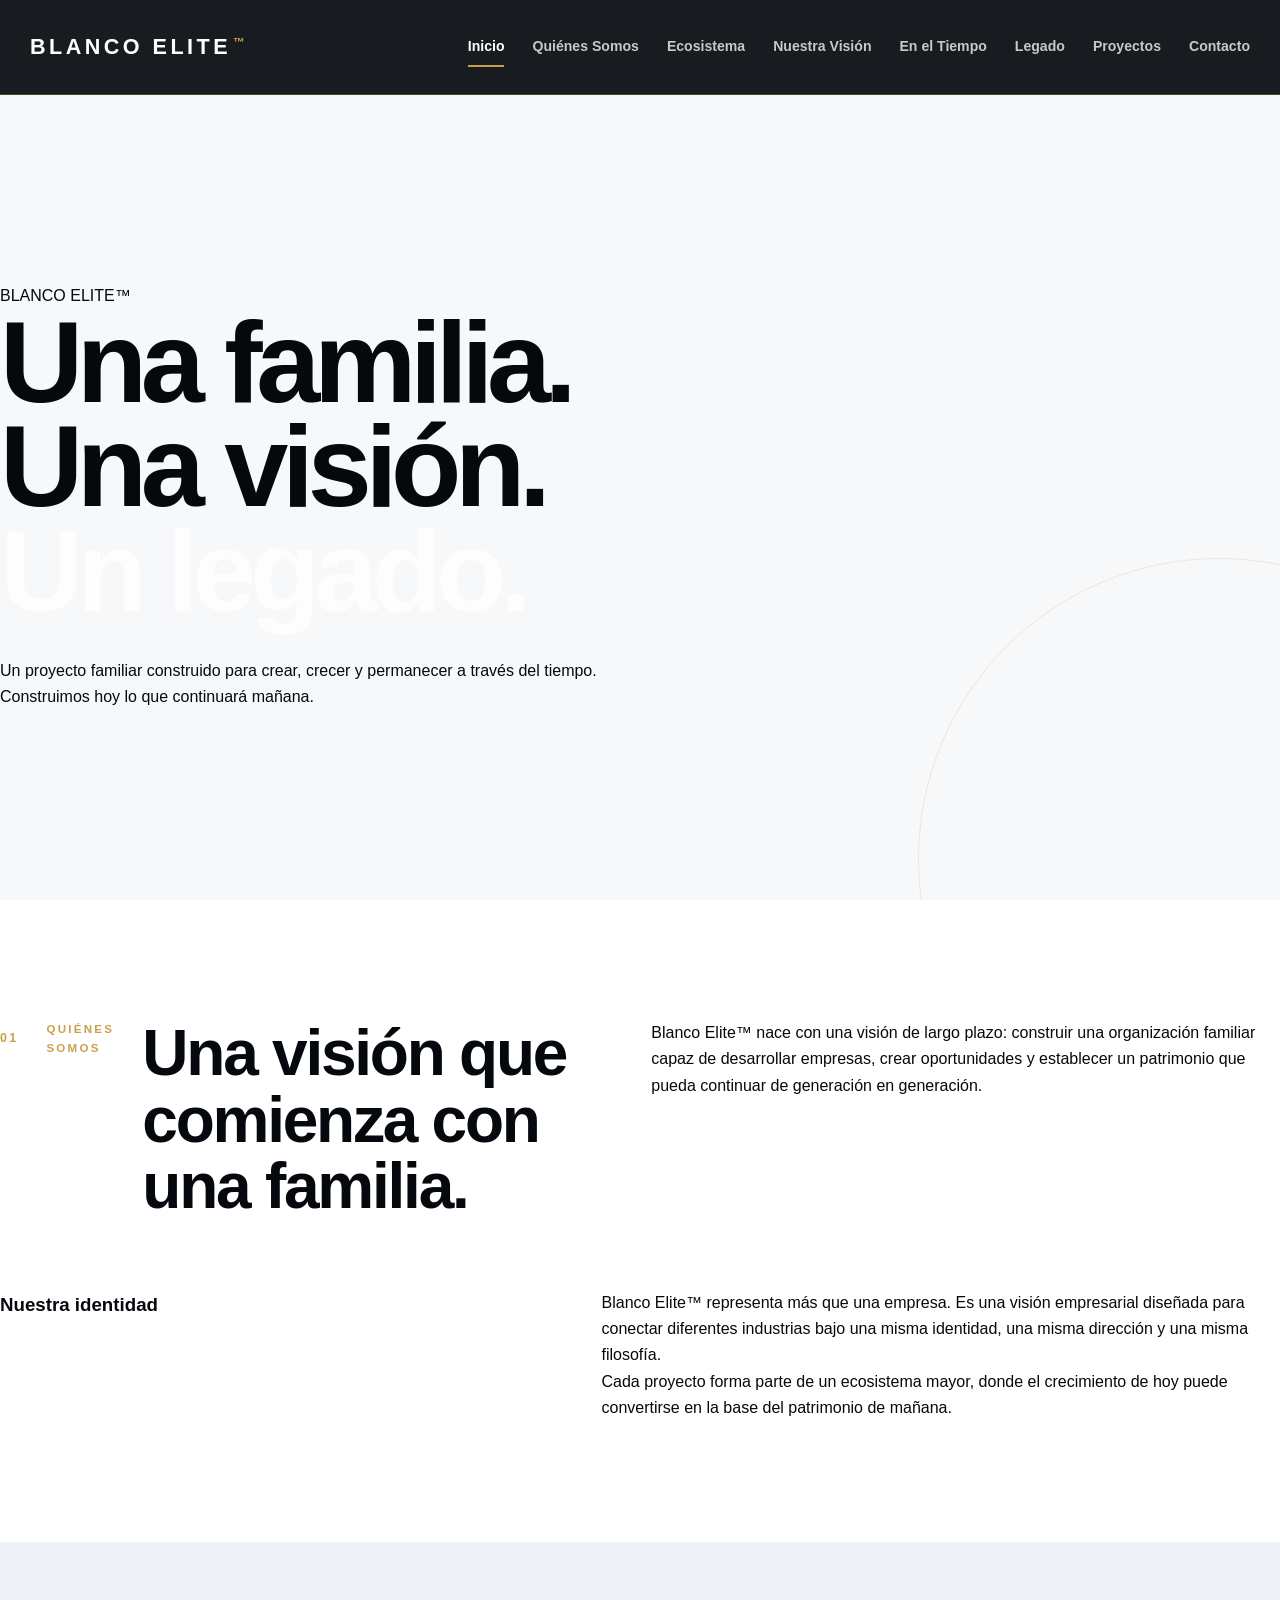
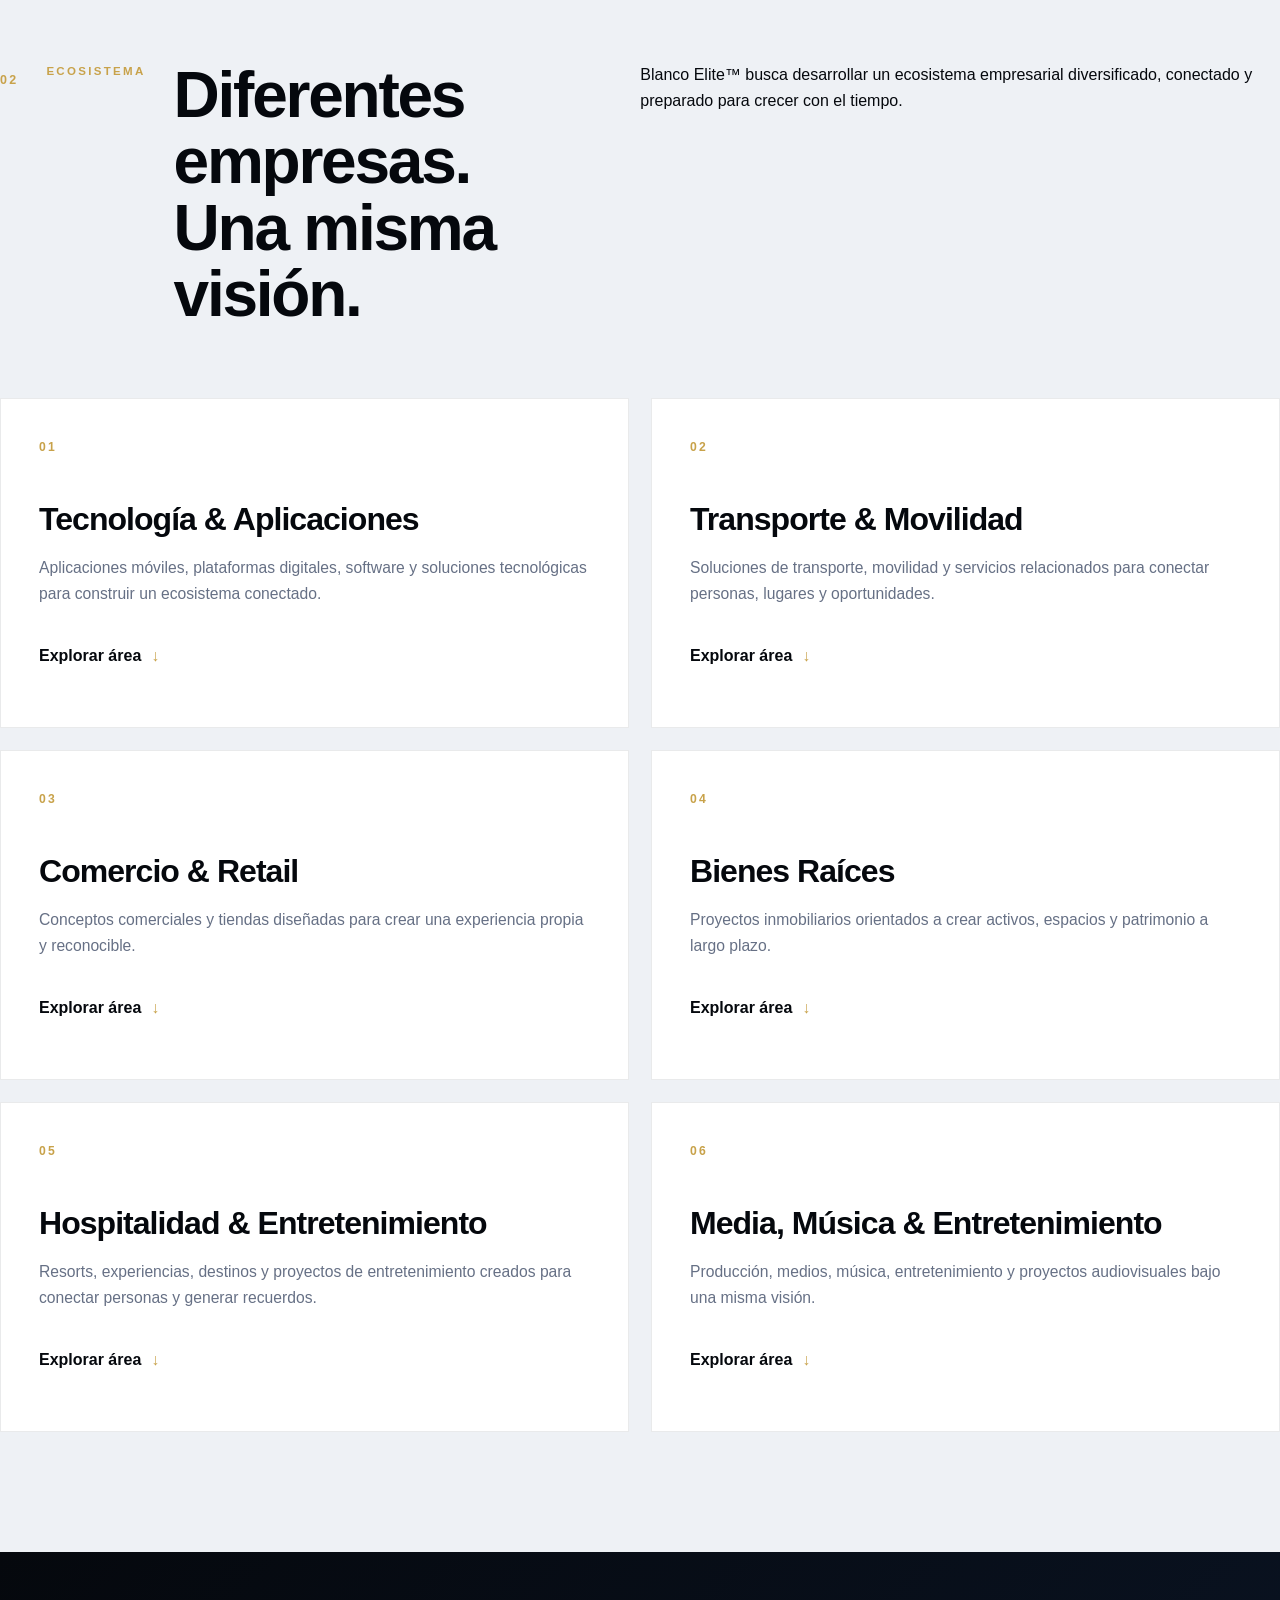
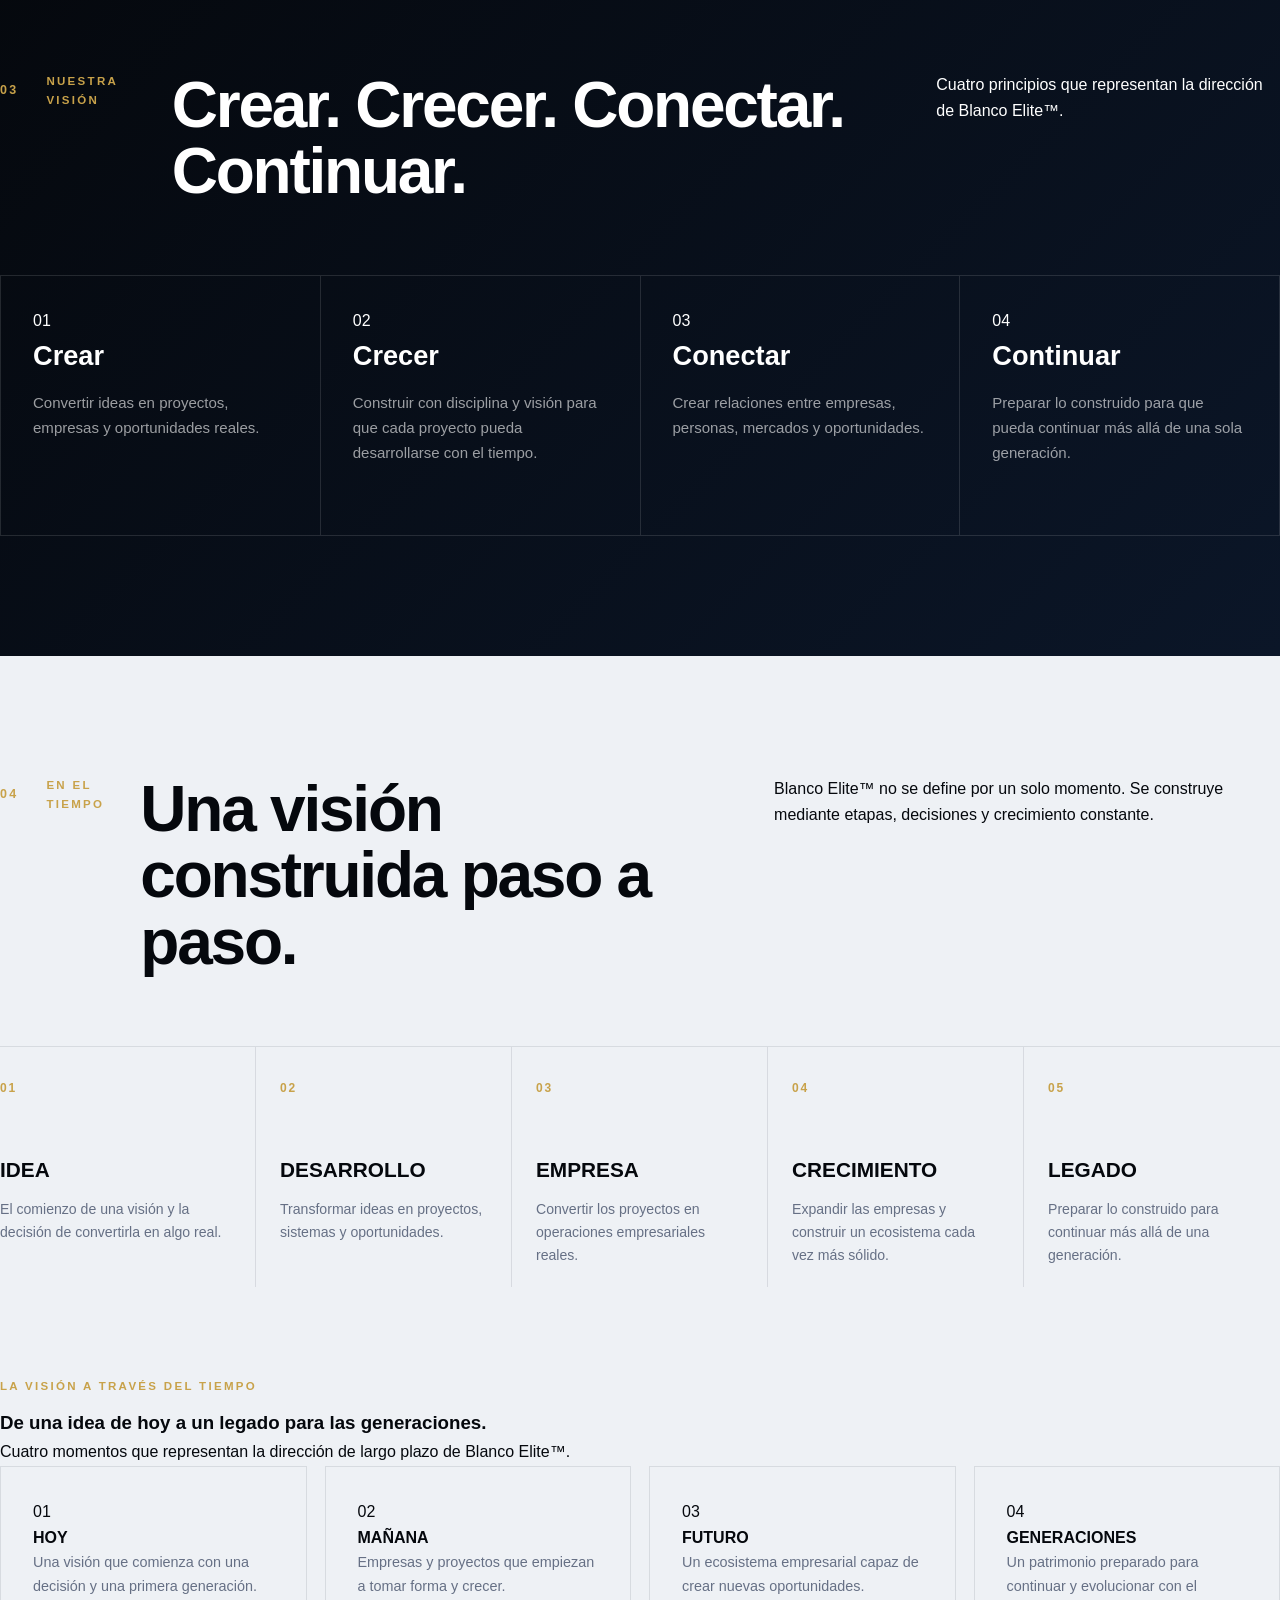
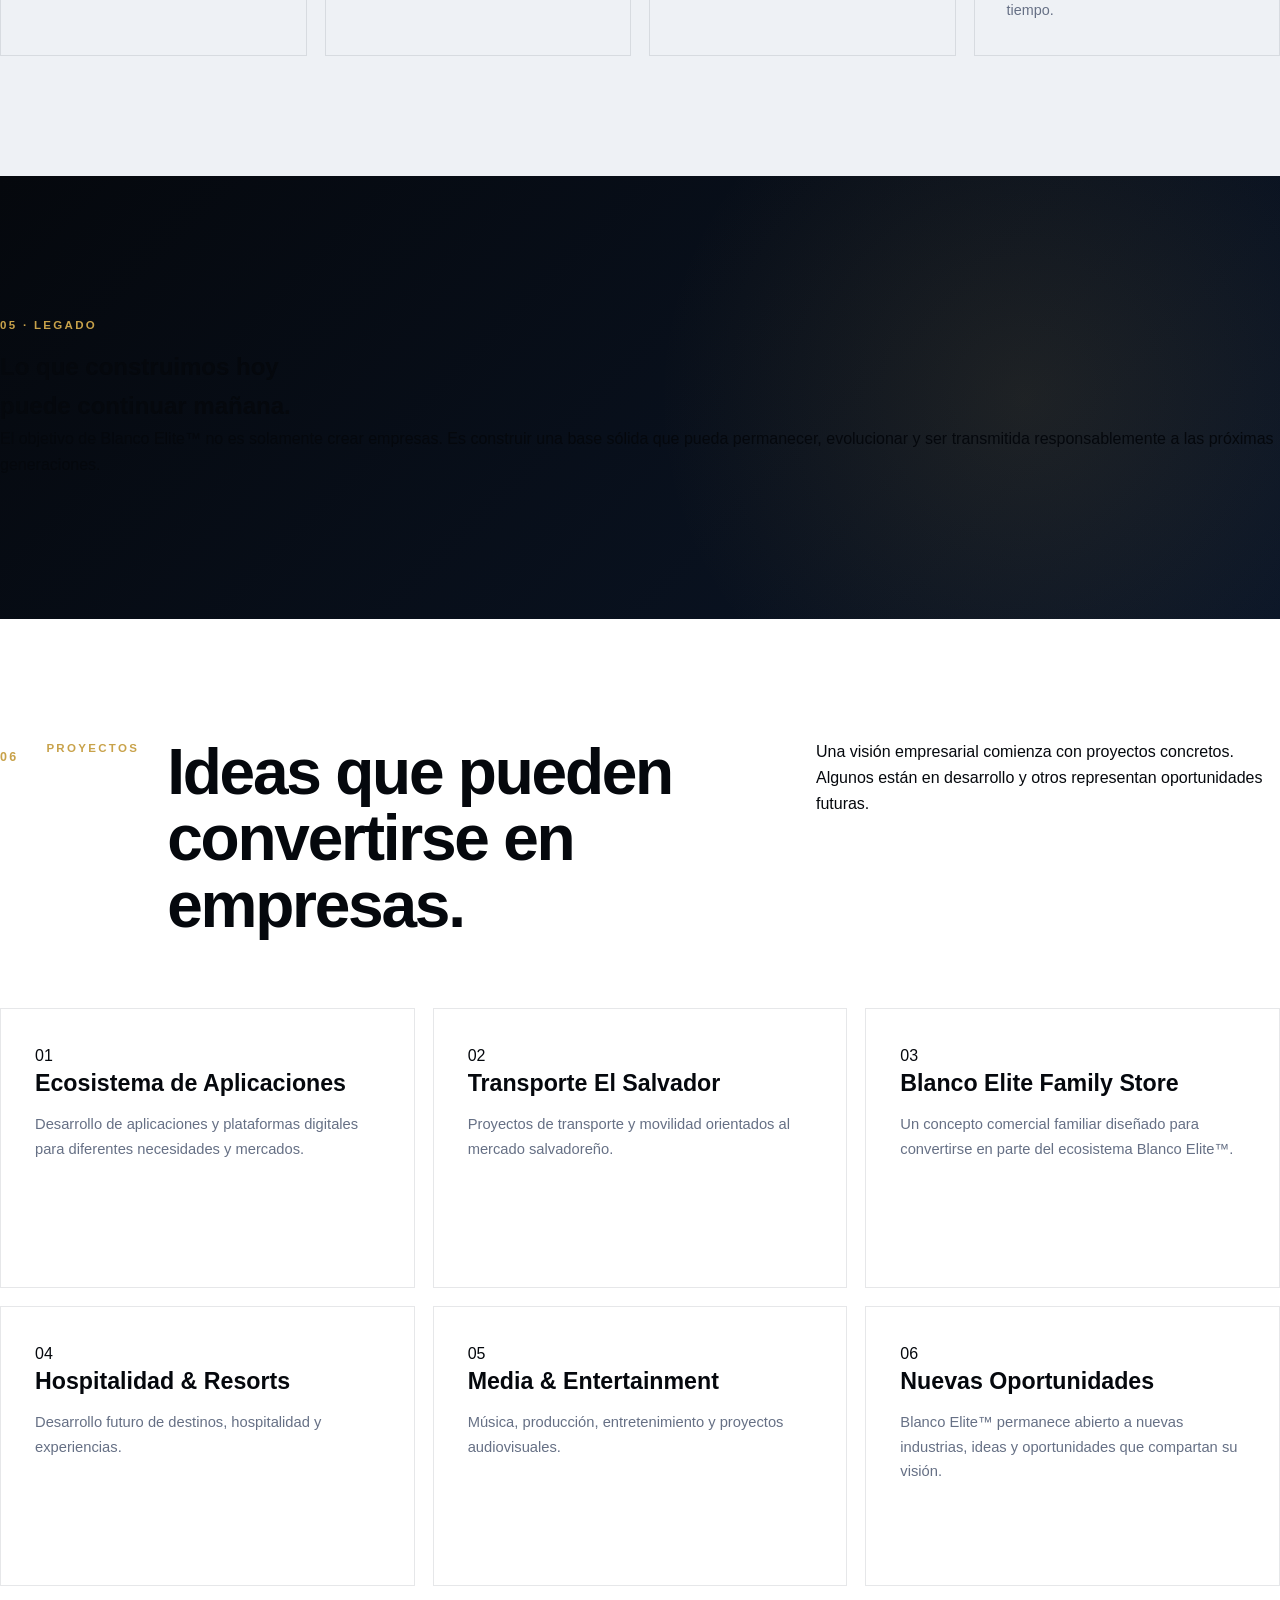
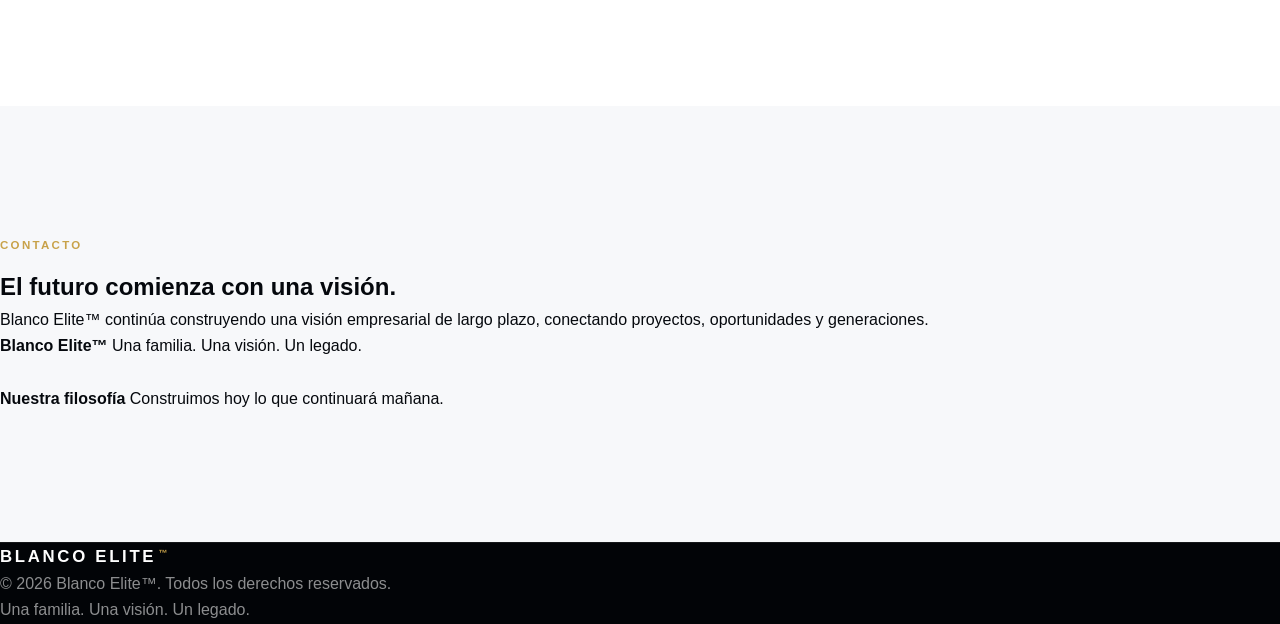
==== commit 0ad49510: "Redesign Blanco Elite website" ====
--- a/index.html
+++ b/index.html
@@ -2,718 +2,1198 @@
 <html lang="es">
 <head>
     <meta charset="UTF-8">
-    <meta name="viewport" content="width=device-width, initial-scale=1.0">
-
-    <title>Blanco Elite™ | Una familia. Una visión. Un legado.</title>
+
+    <meta
+        name="viewport"
+        content="width=device-width, initial-scale=1.0"
+    >
+
     <meta
         name="description"
         content="Blanco Elite™ — Una familia. Una visión. Un legado."
     >
 
+    <meta
+        name="theme-color"
+        content="#05080d"
+    >
+
+    <title>Blanco Elite™ | Una familia. Una visión. Un legado.</title>
+
     <link rel="stylesheet" href="style.css">
 </head>
 
 <body>
 
-<header class="site-header" id="site-header">
-    <div class="header-container">
-
-        <a href="#inicio" class="brand">
-            BLANCO ELITE<span>™</span>
-        </a>
-
-        <button
-            class="menu-toggle"
-            id="menu-toggle"
-            aria-label="Abrir menú"
-            aria-expanded="false"
-        >
-            <span></span>
-            <span></span>
-            <span></span>
-        </button>
-
-        <nav class="main-nav" id="main-nav">
-            <a href="#inicio" class="active">Inicio</a>
-            <a href="#quienes-somos">Quiénes Somos</a>
-            <a href="#ecosistema">Ecosistema</a>
-            <a href="#vision">Nuestra Visión</a>
-            <a href="#tiempo">En el Tiempo</a>
-            <a href="#legado">Legado</a>
-            <a href="#proyectos">Proyectos</a>
-            <a href="#contacto">Contacto</a>
-        </nav>
-
-    </div>
-</header>
-
-
-<main>
-
-    <!-- HERO -->
-    <section class="hero section-dark" id="inicio">
-
-        <div class="hero-grid"></div>
-
-        <div class="container hero-container">
-
-            <div class="hero-content reveal">
-
-                <div class="eyebrow">
+    <!-- =========================
+         HEADER
+         ========================= -->
+
+    <header class="site-header" id="site-header">
+
+        <div class="header-container">
+
+            <a
+                href="#inicio"
+                class="brand"
+                aria-label="Blanco Elite™"
+            >
+                BLANCO ELITE<span>™</span>
+            </a>
+
+            <button
+                class="menu-toggle"
+                id="menu-toggle"
+                type="button"
+                aria-label="Abrir menú"
+                aria-expanded="false"
+                aria-controls="main-nav"
+            >
+                <span></span>
+                <span></span>
+                <span></span>
+            </button>
+
+            <nav
+                class="main-nav"
+                id="main-nav"
+                aria-label="Navegación principal"
+            >
+
+                <a href="#inicio" class="active">
+                    Inicio
+                </a>
+
+                <a href="#quienes-somos">
+                    Quiénes Somos
+                </a>
+
+                <a href="#ecosistema">
+                    Ecosistema
+                </a>
+
+                <a href="#vision">
+                    Nuestra Visión
+                </a>
+
+                <a href="#tiempo">
+                    En el Tiempo
+                </a>
+
+                <a href="#legado">
+                    Legado
+                </a>
+
+                <a href="#proyectos">
+                    Proyectos
+                </a>
+
+                <a href="#contacto">
+                    Contacto
+                </a>
+
+            </nav>
+
+        </div>
+
+    </header>
+
+
+    <!-- =========================
+         MAIN
+         ========================= -->
+
+    <main>
+
+
+        <!-- =========================
+             HERO
+             ========================= -->
+
+        <section class="hero" id="inicio">
+
+            <div class="hero-inner reveal">
+
+                <div class="hero-eyebrow">
                     BLANCO ELITE™
                 </div>
 
                 <h1>
                     Una familia.
-                    <span>Una visión.</span>
-                    <strong>Un legado.</strong>
+                    <br>
+                    Una visión.
+                    <br>
+                    <span>Un legado.</span>
                 </h1>
 
+                <p class="hero-subtitle">
+                    Un proyecto familiar construido para crear,
+                    crecer y permanecer a través del tiempo.
+                </p>
+
+                <div class="hero-signature">
+                    Construimos hoy lo que continuará mañana.
+                </div>
+
+            </div>
+
+        </section>
+
+
+        <!-- =========================
+             QUIÉNES SOMOS
+             ========================= -->
+
+        <section
+            class="section section-light"
+            id="quienes-somos"
+        >
+
+            <div class="section-inner">
+
+                <div class="section-heading reveal">
+
+                    <span class="section-number">
+                        01
+                    </span>
+
+                    <span class="section-label">
+                        Quiénes Somos
+                    </span>
+
+                    <h2>
+                        Una visión que comienza con una familia.
+                    </h2>
+
+                    <p>
+                        Blanco Elite™ nace con una visión de largo
+                        plazo: construir una organización familiar
+                        capaz de desarrollar empresas, crear
+                        oportunidades y establecer un patrimonio
+                        que pueda continuar de generación en
+                        generación.
+                    </p>
+
+                </div>
+
+
+                <div class="intro-grid reveal">
+
+                    <div>
+                        <h3>
+                            Nuestra identidad
+                        </h3>
+                    </div>
+
+                    <div>
+
+                        <p>
+                            Blanco Elite™ representa más que una
+                            empresa. Es una visión empresarial
+                            diseñada para conectar diferentes
+                            industrias bajo una misma identidad,
+                            una misma dirección y una misma
+                            filosofía.
+                        </p>
+
+                        <p>
+                            Cada proyecto forma parte de un
+                            ecosistema mayor, donde el crecimiento
+                            de hoy puede convertirse en la base
+                            del patrimonio de mañana.
+                        </p>
+
+                    </div>
+
+                </div>
+
+            </div>
+
+        </section>
+
+
+        <!-- =========================
+             ECOSISTEMA
+             ========================= -->
+
+        <section
+            class="section section-soft"
+            id="ecosistema"
+        >
+
+            <div class="section-inner">
+
+                <div class="section-heading reveal">
+
+                    <span class="section-number">
+                        02
+                    </span>
+
+                    <span class="section-label">
+                        Ecosistema
+                    </span>
+
+                    <h2>
+                        Diferentes empresas.
+                        <br>
+                        Una misma visión.
+                    </h2>
+
+                    <p>
+                        Blanco Elite™ busca desarrollar un
+                        ecosistema empresarial diversificado,
+                        conectado y preparado para crecer con
+                        el tiempo.
+                    </p>
+
+                </div>
+
+
+                <div class="business-grid">
+
+
+                    <!-- 01 -->
+
+                    <article class="business-card reveal">
+
+                        <div class="business-number">
+                            01
+                        </div>
+
+                        <h3>
+                            Tecnología &amp; Aplicaciones
+                        </h3>
+
+                        <p>
+                            Aplicaciones móviles, plataformas
+                            digitales, software y soluciones
+                            tecnológicas para construir un
+                            ecosistema conectado.
+                        </p>
+
+                        <button
+                            class="business-button"
+                            type="button"
+                        >
+                            Explorar área
+                            <span>↓</span>
+                        </button>
+
+                        <div class="business-details">
+
+                            <div>
+
+                                <a
+                                    href="tecnologia.html"
+                                    class="details-link"
+                                >
+                                    Abrir área de Tecnología
+                                    <span>→</span>
+                                </a>
+
+                            </div>
+
+                        </div>
+
+                    </article>
+
+
+                    <!-- 02 -->
+
+                    <article class="business-card reveal">
+
+                        <div class="business-number">
+                            02
+                        </div>
+
+                        <h3>
+                            Transporte &amp; Movilidad
+                        </h3>
+
+                        <p>
+                            Soluciones de transporte, movilidad
+                            y servicios relacionados para
+                            conectar personas, lugares y
+                            oportunidades.
+                        </p>
+
+                        <button
+                            class="business-button"
+                            type="button"
+                        >
+                            Explorar área
+                            <span>↓</span>
+                        </button>
+
+                        <div class="business-details">
+
+                            <div>
+
+                                <p>
+                                    Desarrollo de futuros
+                                    proyectos de movilidad y
+                                    transporte bajo Blanco Elite™.
+                                </p>
+
+                            </div>
+
+                        </div>
+
+                    </article>
+
+
+                    <!-- 03 -->
+
+                    <article class="business-card reveal">
+
+                        <div class="business-number">
+                            03
+                        </div>
+
+                        <h3>
+                            Comercio &amp; Retail
+                        </h3>
+
+                        <p>
+                            Conceptos comerciales y tiendas
+                            diseñadas para crear una experiencia
+                            propia y reconocible.
+                        </p>
+
+                        <button
+                            class="business-button"
+                            type="button"
+                        >
+                            Explorar área
+                            <span>↓</span>
+                        </button>
+
+                        <div class="business-details">
+
+                            <div>
+
+                                <p>
+                                    Desarrollo de conceptos
+                                    comerciales y proyectos
+                                    de retail.
+                                </p>
+
+                            </div>
+
+                        </div>
+
+                    </article>
+
+
+                    <!-- 04 -->
+
+                    <article class="business-card reveal">
+
+                        <div class="business-number">
+                            04
+                        </div>
+
+                        <h3>
+                            Bienes Raíces
+                        </h3>
+
+                        <p>
+                            Proyectos inmobiliarios orientados
+                            a crear activos, espacios y
+                            patrimonio a largo plazo.
+                        </p>
+
+                        <button
+                            class="business-button"
+                            type="button"
+                        >
+                            Explorar área
+                            <span>↓</span>
+                        </button>
+
+                        <div class="business-details">
+
+                            <div>
+
+                                <p>
+                                    Una futura división dedicada
+                                    al desarrollo y administración
+                                    de activos inmobiliarios.
+                                </p>
+
+                            </div>
+
+                        </div>
+
+                    </article>
+
+
+                    <!-- 05 -->
+
+                    <article class="business-card reveal">
+
+                        <div class="business-number">
+                            05
+                        </div>
+
+                        <h3>
+                            Hospitalidad &amp; Entretenimiento
+                        </h3>
+
+                        <p>
+                            Resorts, experiencias, destinos y
+                            proyectos de entretenimiento creados
+                            para conectar personas y generar
+                            recuerdos.
+                        </p>
+
+                        <button
+                            class="business-button"
+                            type="button"
+                        >
+                            Explorar área
+                            <span>↓</span>
+                        </button>
+
+                        <div class="business-details">
+
+                            <div>
+
+                                <p>
+                                    Desarrollo futuro de
+                                    experiencias de hospitalidad
+                                    y entretenimiento.
+                                </p>
+
+                            </div>
+
+                        </div>
+
+                    </article>
+
+
+                    <!-- 06 -->
+
+                    <article class="business-card reveal">
+
+                        <div class="business-number">
+                            06
+                        </div>
+
+                        <h3>
+                            Media, Música &amp; Entretenimiento
+                        </h3>
+
+                        <p>
+                            Producción, medios, música,
+                            entretenimiento y proyectos
+                            audiovisuales bajo una misma visión.
+                        </p>
+
+                        <button
+                            class="business-button"
+                            type="button"
+                        >
+                            Explorar área
+                            <span>↓</span>
+                        </button>
+
+                        <div class="business-details">
+
+                            <div>
+
+                                <p>
+                                    Una futura división dedicada
+                                    a medios, música, producción
+                                    y entretenimiento.
+                                </p>
+
+                            </div>
+
+                        </div>
+
+                    </article>
+
+                </div>
+
+            </div>
+
+        </section>
+
+
+        <!-- =========================
+             NUESTRA VISIÓN
+             ========================= -->
+
+        <section
+            class="section section-dark"
+            id="vision"
+        >
+
+            <div class="section-inner">
+
+                <div class="section-heading reveal">
+
+                    <span class="section-number">
+                        03
+                    </span>
+
+                    <span class="section-label">
+                        Nuestra Visión
+                    </span>
+
+                    <h2>
+                        Crear. Crecer. Conectar. Continuar.
+                    </h2>
+
+                    <p>
+                        Cuatro principios que representan la
+                        dirección de Blanco Elite™.
+                    </p>
+
+                </div>
+
+
+                <div class="vision-grid">
+
+
+                    <article class="vision-card reveal">
+
+                        <div class="vision-number">
+                            01
+                        </div>
+
+                        <div>
+
+                            <h3>
+                                Crear
+                            </h3>
+
+                            <p>
+                                Convertir ideas en proyectos,
+                                empresas y oportunidades reales.
+                            </p>
+
+                        </div>
+
+                    </article>
+
+
+                    <article class="vision-card reveal">
+
+                        <div class="vision-number">
+                            02
+                        </div>
+
+                        <div>
+
+                            <h3>
+                                Crecer
+                            </h3>
+
+                            <p>
+                                Construir con disciplina y visión
+                                para que cada proyecto pueda
+                                desarrollarse con el tiempo.
+                            </p>
+
+                        </div>
+
+                    </article>
+
+
+                    <article class="vision-card reveal">
+
+                        <div class="vision-number">
+                            03
+                        </div>
+
+                        <div>
+
+                            <h3>
+                                Conectar
+                            </h3>
+
+                            <p>
+                                Crear relaciones entre empresas,
+                                personas, mercados y oportunidades.
+                            </p>
+
+                        </div>
+
+                    </article>
+
+
+                    <article class="vision-card reveal">
+
+                        <div class="vision-number">
+                            04
+                        </div>
+
+                        <div>
+
+                            <h3>
+                                Continuar
+                            </h3>
+
+                            <p>
+                                Preparar lo construido para que
+                                pueda continuar más allá de una
+                                sola generación.
+                            </p>
+
+                        </div>
+
+                    </article>
+
+                </div>
+
+            </div>
+
+        </section>
+
+
+        <!-- =========================
+             EN EL TIEMPO
+             ========================= -->
+
+        <section
+            class="section section-soft"
+            id="tiempo"
+        >
+
+            <div class="section-inner">
+
+
+                <div class="section-heading reveal">
+
+                    <span class="section-number">
+                        04
+                    </span>
+
+                    <span class="section-label">
+                        En el Tiempo
+                    </span>
+
+                    <h2>
+                        Una visión construida paso a paso.
+                    </h2>
+
+                    <p>
+                        Blanco Elite™ no se define por un solo
+                        momento. Se construye mediante etapas,
+                        decisiones y crecimiento constante.
+                    </p>
+
+                </div>
+
+
+                <!-- =====================
+                     EVOLUCIÓN
+                     ===================== -->
+
+                <div class="timeline reveal">
+
+
+                    <article class="timeline-item">
+
+                        <span class="timeline-number">
+                            01
+                        </span>
+
+                        <h3>
+                            IDEA
+                        </h3>
+
+                        <p>
+                            El comienzo de una visión y la decisión
+                            de convertirla en algo real.
+                        </p>
+
+                    </article>
+
+
+                    <article class="timeline-item">
+
+                        <span class="timeline-number">
+                            02
+                        </span>
+
+                        <h3>
+                            DESARROLLO
+                        </h3>
+
+                        <p>
+                            Transformar ideas en proyectos,
+                            sistemas y oportunidades.
+                        </p>
+
+                    </article>
+
+
+                    <article class="timeline-item">
+
+                        <span class="timeline-number">
+                            03
+                        </span>
+
+                        <h3>
+                            EMPRESA
+                        </h3>
+
+                        <p>
+                            Convertir los proyectos en operaciones
+                            empresariales reales.
+                        </p>
+
+                    </article>
+
+
+                    <article class="timeline-item">
+
+                        <span class="timeline-number">
+                            04
+                        </span>
+
+                        <h3>
+                            CRECIMIENTO
+                        </h3>
+
+                        <p>
+                            Expandir las empresas y construir un
+                            ecosistema cada vez más sólido.
+                        </p>
+
+                    </article>
+
+
+                    <article class="timeline-item">
+
+                        <span class="timeline-number">
+                            05
+                        </span>
+
+                        <h3>
+                            LEGADO
+                        </h3>
+
+                        <p>
+                            Preparar lo construido para continuar
+                            más allá de una generación.
+                        </p>
+
+                    </article>
+
+                </div>
+
+
+                <!-- =====================
+                     VISIÓN A TRAVÉS DEL TIEMPO
+                     ===================== -->
+
+                <div class="future-section">
+
+
+                    <div class="future-heading reveal">
+
+                        <span class="section-label">
+                            La Visión a Través del Tiempo
+                        </span>
+
+                        <h3>
+                            De una idea de hoy a un legado
+                            para las generaciones.
+                        </h3>
+
+                        <p>
+                            Cuatro momentos que representan la
+                            dirección de largo plazo de Blanco Elite™.
+                        </p>
+
+                    </div>
+
+
+                    <div class="future-grid">
+
+
+                        <article class="future-card reveal">
+
+                            <div class="future-card-number">
+                                01
+                            </div>
+
+                            <h4>
+                                HOY
+                            </h4>
+
+                            <p>
+                                Una visión que comienza con una
+                                decisión y una primera generación.
+                            </p>
+
+                        </article>
+
+
+                        <article class="future-card reveal">
+
+                            <div class="future-card-number">
+                                02
+                            </div>
+
+                            <h4>
+                                MAÑANA
+                            </h4>
+
+                            <p>
+                                Empresas y proyectos que empiezan
+                                a tomar forma y crecer.
+                            </p>
+
+                        </article>
+
+
+                        <article class="future-card reveal">
+
+                            <div class="future-card-number">
+                                03
+                            </div>
+
+                            <h4>
+                                FUTURO
+                            </h4>
+
+                            <p>
+                                Un ecosistema empresarial capaz
+                                de crear nuevas oportunidades.
+                            </p>
+
+                        </article>
+
+
+                        <article class="future-card reveal">
+
+                            <div class="future-card-number">
+                                04
+                            </div>
+
+                            <h4>
+                                GENERACIONES
+                            </h4>
+
+                            <p>
+                                Un patrimonio preparado para
+                                continuar y evolucionar con el tiempo.
+                            </p>
+
+                        </article>
+
+                    </div>
+
+                </div>
+
+            </div>
+
+        </section>
+
+
+        <!-- =========================
+             LEGADO
+             ========================= -->
+
+        <section
+            class="legacy"
+            id="legado"
+        >
+
+            <div class="legacy-inner reveal">
+
+                <span class="section-label">
+                    05 · Legado
+                </span>
+
+                <h2>
+                    Lo que construimos hoy
+                    <br>
+                    <span>puede continuar mañana.</span>
+                </h2>
+
                 <p>
-                    Construimos hoy lo que continuará mañana.
+                    El objetivo de Blanco Elite™ no es solamente
+                    crear empresas. Es construir una base sólida
+                    que pueda permanecer, evolucionar y ser
+                    transmitida responsablemente a las próximas
+                    generaciones.
                 </p>
 
-                <a href="#quienes-somos" class="hero-button">
-                    Conocer Blanco Elite
-                    <span>↓</span>
-                </a>
-
             </div>
 
-            <div class="hero-mark">
-                <div class="hero-line"></div>
-                <span>FAMILY BUSINESS GROUP</span>
+        </section>
+
+
+        <!-- =========================
+             PROYECTOS
+             ========================= -->
+
+        <section
+            class="section section-light"
+            id="proyectos"
+        >
+
+            <div class="section-inner">
+
+                <div class="section-heading reveal">
+
+                    <span class="section-number">
+                        06
+                    </span>
+
+                    <span class="section-label">
+                        Proyectos
+                    </span>
+
+                    <h2>
+                        Ideas que pueden convertirse
+                        en empresas.
+                    </h2>
+
+                    <p>
+                        Una visión empresarial comienza con
+                        proyectos concretos. Algunos están en
+                        desarrollo y otros representan oportunidades
+                        futuras.
+                    </p>
+
+                </div>
+
+
+                <div class="projects-grid">
+
+
+                    <article class="project-card reveal">
+
+                        <div class="project-card-number">
+                            01
+                        </div>
+
+                        <h3>
+                            Ecosistema de Aplicaciones
+                        </h3>
+
+                        <p>
+                            Desarrollo de aplicaciones y
+                            plataformas digitales para diferentes
+                            necesidades y mercados.
+                        </p>
+
+                    </article>
+
+
+                    <article class="project-card reveal">
+
+                        <div class="project-card-number">
+                            02
+                        </div>
+
+                        <h3>
+                            Transporte El Salvador
+                        </h3>
+
+                        <p>
+                            Proyectos de transporte y movilidad
+                            orientados al mercado salvadoreño.
+                        </p>
+
+                    </article>
+
+
+                    <article class="project-card reveal">
+
+                        <div class="project-card-number">
+                            03
+                        </div>
+
+                        <h3>
+                            Blanco Elite Family Store
+                        </h3>
+
+                        <p>
+                            Un concepto comercial familiar
+                            diseñado para convertirse en parte
+                            del ecosistema Blanco Elite™.
+                        </p>
+
+                    </article>
+
+
+                    <article class="project-card reveal">
+
+                        <div class="project-card-number">
+                            04
+                        </div>
+
+                        <h3>
+                            Hospitalidad &amp; Resorts
+                        </h3>
+
+                        <p>
+                            Desarrollo futuro de destinos,
+                            hospitalidad y experiencias.
+                        </p>
+
+                    </article>
+
+
+                    <article class="project-card reveal">
+
+                        <div class="project-card-number">
+                            05
+                        </div>
+
+                        <h3>
+                            Media &amp; Entertainment
+                        </h3>
+
+                        <p>
+                            Música, producción, entretenimiento
+                            y proyectos audiovisuales.
+                        </p>
+
+                    </article>
+
+
+                    <article class="project-card reveal">
+
+                        <div class="project-card-number">
+                            06
+                        </div>
+
+                        <h3>
+                            Nuevas Oportunidades
+                        </h3>
+
+                        <p>
+                            Blanco Elite™ permanece abierto a
+                            nuevas industrias, ideas y oportunidades
+                            que compartan su visión.
+                        </p>
+
+                    </article>
+
+                </div>
+
             </div>
 
+        </section>
+
+
+        <!-- =========================
+             CONTACTO
+             ========================= -->
+
+        <section
+            class="contact"
+            id="contacto"
+        >
+
+            <div class="contact-inner">
+
+
+                <div class="reveal">
+
+                    <span class="section-label">
+                        Contacto
+                    </span>
+
+                    <h2>
+                        El futuro comienza
+                        con una visión.
+                    </h2>
+
+                    <p>
+                        Blanco Elite™ continúa construyendo una
+                        visión empresarial de largo plazo,
+                        conectando proyectos, oportunidades y
+                        generaciones.
+                    </p>
+
+                </div>
+
+
+                <div class="contact-details reveal">
+
+                    <strong>
+                        Blanco Elite™
+                    </strong>
+
+                    <span>
+                        Una familia. Una visión. Un legado.
+                    </span>
+
+                    <br><br>
+
+                    <strong>
+                        Nuestra filosofía
+                    </strong>
+
+                    <span>
+                        Construimos hoy lo que continuará mañana.
+                    </span>
+
+                </div>
+
+            </div>
+
+        </section>
+
+    </main>
+
+
+    <!-- =========================
+         FOOTER
+         ========================= -->
+
+    <footer class="site-footer">
+
+        <div class="footer-inner">
+
+            <div class="footer-brand">
+                BLANCO ELITE<span>™</span>
+            </div>
+
+            <div class="footer-copy">
+                © <span id="current-year"></span>
+                Blanco Elite™.
+                Todos los derechos reservados.
+            </div>
+
+            <div class="footer-copy footer-gold">
+                Una familia. Una visión. Un legado.
+            </div>
+
         </div>
 
-    </section>
-
-
-    <!-- QUIENES SOMOS -->
-    <section class="section section-light" id="quienes-somos">
-
-        <div class="container">
-
-            <div class="section-heading reveal">
-
-                <span class="section-number">01</span>
-
-                <div>
-                    <span class="section-label">BLANCO ELITE™</span>
-
-                    <h2>Quiénes Somos</h2>
-                </div>
-
-            </div>
-
-            <div class="intro-grid">
-
-                <div class="intro-title reveal">
-                    <p>
-                        Una visión empresarial familiar
-                        construida para crecer con el tiempo.
-                    </p>
-                </div>
-
-                <div class="intro-text reveal">
-
-                    <p>
-                        Blanco Elite nace con una idea sencilla:
-                        crear algo que pueda crecer con el tiempo.
-                    </p>
-
-                    <p>
-                        Somos una visión empresarial familiar enfocada
-                        en crear negocios, desarrollar oportunidades y
-                        construir un patrimonio que pueda continuar
-                        de generación en generación.
-                    </p>
-
-                    <p>
-                        Cada proyecto forma parte de un ecosistema mayor,
-                        conectado por una misma filosofía:
-                        trabajar hoy pensando en el mañana.
-                    </p>
-
-                </div>
-
-            </div>
-
-        </div>
-
-    </section>
-
-
-    <!-- ECOSISTEMA -->
-    <section class="section section-soft" id="ecosistema">
-
-        <div class="container">
-
-            <div class="section-heading reveal">
-
-                <span class="section-number">02</span>
-
-                <div>
-                    <span class="section-label">NUESTRO ECOSISTEMA</span>
-                    <h2>Ecosistema</h2>
-                </div>
-
-            </div>
-
-            <div class="section-intro reveal">
-                <p>
-                    Diferentes industrias. Una misma visión.
-                </p>
-            </div>
-
-
-            <div class="business-grid">
-
-                <!-- 01 -->
-                <article class="business-card reveal">
-
-                    <div class="business-number">01</div>
-
-                    <h3>Tecnología &amp; Aplicaciones</h3>
-
-                    <p>
-                        Aplicaciones, plataformas y soluciones digitales
-                        creadas para conectar personas, empresas y oportunidades.
-                    </p>
-
-                    <button class="business-button">
-                        Explorar área
-                        <span>↓</span>
-                    </button>
-
-                    <div class="business-details">
-
-                        <div>
-
-                            <p>
-                                Desarrollo de aplicaciones móviles,
-                                plataformas digitales, software empresarial
-                                y nuevas soluciones tecnológicas dentro del
-                                ecosistema Blanco Elite.
-                            </p>
-
-                            <a href="tecnologia.html" class="details-link">
-                                Abrir área de Tecnología
-                                <span>→</span>
-                            </a>
-
-                        </div>
-
-                    </div>
-
-                </article>
-
-
-                <!-- 02 -->
-                <article class="business-card reveal">
-
-                    <div class="business-number">02</div>
-
-                    <h3>Transporte &amp; Movilidad</h3>
-
-                    <p>
-                        Servicios de transporte y movilidad diseñados para
-                        facilitar la vida de las personas y crear nuevas oportunidades.
-                    </p>
-
-                    <button class="business-button">
-                        Explorar área
-                        <span>↓</span>
-                    </button>
-
-                    <div class="business-details">
-                        <div>
-                            <p>
-                                Transporte, movilidad, renta de vehículos
-                                y futuros servicios relacionados con la
-                                conexión entre personas y lugares.
-                            </p>
-                        </div>
-                    </div>
-
-                </article>
-
-
-                <!-- 03 -->
-                <article class="business-card reveal">
-
-                    <div class="business-number">03</div>
-
-                    <h3>Comercio &amp; Retail</h3>
-
-                    <p>
-                        Negocios y espacios comerciales pensados para
-                        las familias y las comunidades.
-                    </p>
-
-                    <button class="business-button">
-                        Explorar área
-                        <span>↓</span>
-                    </button>
-
-                    <div class="business-details">
-                        <div>
-                            <p>
-                                Tiendas familiares, comercio, productos
-                                y nuevas oportunidades comerciales bajo
-                                la visión de Blanco Elite.
-                            </p>
-                        </div>
-                    </div>
-
-                </article>
-
-
-                <!-- 04 -->
-                <article class="business-card reveal">
-
-                    <div class="business-number">04</div>
-
-                    <h3>Bienes Raíces</h3>
-
-                    <p>
-                        Construcción y administración de patrimonio
-                        inmobiliario para el presente y el futuro.
-                    </p>
-
-                    <button class="business-button">
-                        Explorar área
-                        <span>↓</span>
-                    </button>
-
-                    <div class="business-details">
-                        <div>
-                            <p>
-                                Propiedades, espacios comerciales,
-                                proyectos residenciales y activos pensados
-                                para fortalecer el patrimonio familiar.
-                            </p>
-                        </div>
-                    </div>
-
-                </article>
-
-
-                <!-- 05 -->
-                <article class="business-card reveal">
-
-                    <div class="business-number">05</div>
-
-                    <h3>Hospitalidad &amp; Entretenimiento</h3>
-
-                    <p>
-                        Resorts, experiencias familiares, entretenimiento
-                        y destinos creados para disfrutar.
-                    </p>
-
-                    <button class="business-button">
-                        Explorar área
-                        <span>↓</span>
-                    </button>
-
-                    <div class="business-details">
-                        <div>
-                            <p>
-                                Espacios de descanso, resorts,
-                                experiencias familiares y futuros
-                                proyectos de entretenimiento.
-                            </p>
-                        </div>
-                    </div>
-
-                </article>
-
-
-                <!-- 06 -->
-                <article class="business-card reveal">
-
-                    <div class="business-number">06</div>
-
-                    <h3>Media, Música &amp; Entretenimiento</h3>
-
-                    <p>
-                        Contenido, música, producciones y proyectos
-                        de entretenimiento para nuevas generaciones.
-                    </p>
-
-                    <button class="business-button">
-                        Explorar área
-                        <span>↓</span>
-                    </button>
-
-                    <div class="business-details">
-                        <div>
-                            <p>
-                                Producción audiovisual, música,
-                                entretenimiento, medios digitales
-                                y futuras oportunidades creativas.
-                            </p>
-                        </div>
-                    </div>
-
-                </article>
-
-            </div>
-
-        </div>
-
-    </section>
-
-
-    <!-- VISION -->
-    <section class="section section-dark" id="vision">
-
-        <div class="container">
-
-            <div class="section-heading section-heading-dark reveal">
-
-                <span class="section-number">03</span>
-
-                <div>
-                    <span class="section-label">PERSPECTIVA</span>
-                    <h2>Nuestra Visión</h2>
-                </div>
-
-            </div>
-
-            <div class="vision-lead reveal">
-                No buscamos crear solamente empresas.
-                <strong>Buscamos construir algo que permanezca.</strong>
-            </div>
-
-
-            <div class="vision-grid">
-
-                <article class="vision-card reveal">
-                    <span>01</span>
-                    <h3>Crear</h3>
-                    <p>
-                        Convertir ideas en proyectos reales y oportunidades.
-                    </p>
-                </article>
-
-                <article class="vision-card reveal">
-                    <span>02</span>
-                    <h3>Crecer</h3>
-                    <p>
-                        Desarrollar empresas sólidas y sostenibles.
-                    </p>
-                </article>
-
-                <article class="vision-card reveal">
-                    <span>03</span>
-                    <h3>Conectar</h3>
-                    <p>
-                        Construir un ecosistema empresarial conectado.
-                    </p>
-                </article>
-
-                <article class="vision-card reveal">
-                    <span>04</span>
-                    <h3>Continuar</h3>
-                    <p>
-                        Preparar el camino para las próximas generaciones.
-                    </p>
-                </article>
-
-            </div>
-
-        </div>
-
-    </section>
-
-
-    <!-- TIEMPO -->
-    <section class="section section-light" id="tiempo">
-
-        <div class="container">
-
-            <div class="section-heading reveal">
-
-                <span class="section-number">04</span>
-
-                <div>
-                    <span class="section-label">EVOLUCIÓN</span>
-                    <h2>En el Tiempo</h2>
-                </div>
-
-            </div>
-
-            <div class="section-intro reveal">
-                <p>Todo comienza con una idea.</p>
-            </div>
-
-
-            <div class="timeline">
-
-                <article class="timeline-item reveal">
-                    <span>01</span>
-                    <div>
-                        <h3>IDEA</h3>
-                        <p>Una visión comienza a tomar forma.</p>
-                    </div>
-                </article>
-
-                <article class="timeline-item reveal">
-                    <span>02</span>
-                    <div>
-                        <h3>DESARROLLO</h3>
-                        <p>La idea se convierte en un proyecto.</p>
-                    </div>
-                </article>
-
-                <article class="timeline-item reveal">
-                    <span>03</span>
-                    <div>
-                        <h3>EMPRESA</h3>
-                        <p>El proyecto se convierte en realidad.</p>
-                    </div>
-                </article>
-
-                <article class="timeline-item reveal">
-                    <span>04</span>
-                    <div>
-                        <h3>CRECIMIENTO</h3>
-                        <p>Nuevas oportunidades y nuevas empresas.</p>
-                    </div>
-                </article>
-
-                <article class="timeline-item reveal">
-                    <span>05</span>
-                    <div>
-                        <h3>LEGADO</h3>
-                        <p>Lo construido continúa hacia el futuro.</p>
-                    </div>
-                </article>
-
-            </div>
-
-
-            <div class="future-grid">
-
-                <article class="future-card reveal">
-                    <span>01</span>
-                    <h3>HOY</h3>
-                    <p>Una Visión</p>
-                </article>
-
-                <article class="future-card reveal">
-                    <span>02</span>
-                    <h3>MAÑANA</h3>
-                    <p>Empresas</p>
-                </article>
-
-                <article class="future-card reveal">
-                    <span>03</span>
-                    <h3>FUTURO</h3>
-                    <p>Patrimonio</p>
-                </article>
-
-                <article class="future-card reveal">
-                    <span>04</span>
-                    <h3>GENERACIONES</h3>
-                    <p>Legado</p>
-                </article>
-
-            </div>
-
-        </div>
-
-    </section>
-
-
-    <!-- LEGADO -->
-    <section class="legacy section-dark" id="legado">
-
-        <div class="container legacy-container">
-
-            <div class="section-heading section-heading-dark reveal">
-
-                <span class="section-number">05</span>
-
-                <div>
-                    <span class="section-label">CONTINUIDAD</span>
-                    <h2>Legado</h2>
-                </div>
-
-            </div>
-
-            <div class="legacy-content reveal">
-
-                <p>
-                    Lo que construimos hoy puede convertirse
-                    en la base de algo mucho más grande mañana.
-                </p>
-
-                <div class="legacy-line"></div>
-
-                <h3>
-                    Construimos hoy lo que continuará mañana.
-                </h3>
-
-            </div>
-
-        </div>
-
-    </section>
-
-
-    <!-- PROYECTOS -->
-    <section class="section section-soft" id="proyectos">
-
-        <div class="container">
-
-            <div class="section-heading reveal">
-
-                <span class="section-number">06</span>
-
-                <div>
-                    <span class="section-label">ECOSISTEMA</span>
-                    <h2>Proyectos</h2>
-                </div>
-
-            </div>
-
-            <div class="section-intro reveal">
-                <p>El ecosistema comienza con una idea.</p>
-            </div>
-
-
-            <div class="projects-grid">
-
-                <article class="project-card reveal">
-                    <span>01</span>
-                    <h3>Ecosistema de Aplicaciones</h3>
-                    <p>
-                        Desarrollo de aplicaciones y plataformas
-                        digitales para diferentes industrias.
-                    </p>
-                </article>
-
-                <article class="project-card reveal">
-                    <span>02</span>
-                    <h3>Transporte El Salvador</h3>
-                    <p>
-                        Soluciones de transporte y movilidad para
-                        conectar personas y oportunidades.
-                    </p>
-                </article>
-
-                <article class="project-card reveal">
-                    <span>03</span>
-                    <h3>Blanco Elite Family Store</h3>
-                    <p>
-                        Un concepto comercial familiar pensado
-                        para crecer con la comunidad.
-                    </p>
-                </article>
-
-                <article class="project-card reveal">
-                    <span>04</span>
-                    <h3>Hospitalidad &amp; Resorts</h3>
-                    <p>
-                        Futuros destinos de descanso, entretenimiento
-                        y experiencias familiares.
-                    </p>
-                </article>
-
-                <article class="project-card reveal">
-                    <span>05</span>
-                    <h3>Media &amp; Entertainment</h3>
-                    <p>
-                        Música, producción audiovisual, contenido
-                        y entretenimiento.
-                    </p>
-                </article>
-
-                <article class="project-card reveal">
-                    <span>06</span>
-                    <h3>Nuevas Oportunidades</h3>
-                    <p>
-                        Nuevas ideas y empresas que podrán formar
-                        parte del ecosistema.
-                    </p>
-                </article>
-
-            </div>
-
-        </div>
-
-    </section>
-
-
-    <!-- CONTACTO -->
-    <section class="contact section-dark" id="contacto">
-
-        <div class="container contact-container">
-
-            <div class="section-heading section-heading-dark reveal">
-
-                <span class="section-number">07</span>
-
-                <div>
-                    <span class="section-label">BLANCO ELITE™</span>
-                    <h2>Contacto</h2>
-                </div>
-
-            </div>
-
-            <div class="contact-content reveal">
-
-                <p>
-                    Blanco Elite está construyendo una visión para hoy,
-                    mañana y las próximas generaciones.
-                </p>
-
-                <a
-                    href="mailto:contacto@blancoelite.com"
-                    class="contact-link"
-                >
-                    contacto@blancoelite.com
-                    <span>→</span>
-                </a>
-
-            </div>
-
-        </div>
-
-    </section>
-
-</main>
-
-
-<footer class="site-footer">
-
-    <div class="container footer-container">
-
-        <a href="#inicio" class="footer-brand">
-            BLANCO ELITE<span>™</span>
-        </a>
-
-        <p>
-            Una familia. Una visión. Un legado.
-        </p>
-
-        <p>
-            © 2026 Blanco Elite™
-        </p>
-
-        <p>
-            Construimos hoy lo que continuará mañana.
-        </p>
-
-    </div>
-
-</footer>
-
-
-<script src="script.js"></script>
+    </footer>
+
+
+    <!-- =========================
+         JAVASCRIPT
+         ========================= -->
+
+    <script src="script.js"></script>
+
+    <script>
+        document.addEventListener("DOMContentLoaded", function () {
+
+            const year =
+                document.getElementById("current-year");
+
+            if (year) {
+                year.textContent =
+                    new Date().getFullYear();
+            }
+
+        });
+    </script>
 
 </body>
 </html>
--- a/style.css
+++ b/style.css
@@ -4,44 +4,82 @@
     --blue: #10243d;
     --gold: #c8a24a;
     --gold-light: #e1c56b;
+
     --white: #ffffff;
     --light: #f7f8fa;
     --soft: #eef1f5;
+
     --gray: #667085;
     --dark-gray: #344054;
+
     --border: rgba(15, 23, 42, 0.10);
+    --dark-border: rgba(255, 255, 255, 0.12);
+
     --shadow: 0 20px 50px rgba(0, 0, 0, 0.08);
-    --header-height: 105px;
-}
+
+    --header-height: 94px;
+
+    --container: 1280px;
+}
+
 
 * {
-    box-sizing: border-box;
     margin: 0;
     padding: 0;
-}
+    box-sizing: border-box;
+}
+
 
 html {
     scroll-behavior: smooth;
-    scroll-padding-top: calc(var(--header-height) + 25px);
-}
+    scroll-padding-top: var(--header-height);
+}
+
 
 body {
-    font-family: Arial, Helvetica, sans-serif;
+    font-family:
+        Inter,
+        -apple-system,
+        BlinkMacSystemFont,
+        "Segoe UI",
+        Roboto,
+        Helvetica,
+        Arial,
+        sans-serif;
+
     color: var(--black);
-    background: var(--white);
-    line-height: 1.7;
+    background: var(--light);
+    line-height: 1.65;
+
     overflow-x: hidden;
 }
+
+
+body.menu-open {
+    overflow: hidden;
+}
+
 
 a {
     color: inherit;
     text-decoration: none;
 }
 
-button,
-a {
-    -webkit-tap-highlight-color: transparent;
-}
+
+button {
+    font: inherit;
+}
+
+
+.container {
+    width: min(
+        calc(100% - 80px),
+        var(--container)
+    );
+
+    margin: 0 auto;
+}
+
 
 /* =========================
    HEADER
@@ -52,138 +90,301 @@
     top: 0;
     left: 0;
     width: 100%;
+
     z-index: 1000;
+
     background: rgba(5, 8, 13, 0.92);
+
     backdrop-filter: blur(18px);
     -webkit-backdrop-filter: blur(18px);
-    border-bottom: 1px solid rgba(200, 162, 74, 0.30);
-    transition: background 0.3s ease, box-shadow 0.3s ease;
-}
+
+    border-bottom:
+        1px solid
+        rgba(200, 162, 74, 0.30);
+
+    transition:
+        background 0.3s ease,
+        box-shadow 0.3s ease;
+}
+
 
 .site-header.scrolled {
-    background: rgba(5, 8, 13, 0.97);
-    box-shadow: 0 12px 40px rgba(0, 0, 0, 0.30);
-}
+    background: rgba(5, 8, 13, 0.98);
+
+    box-shadow:
+        0 12px 40px rgba(0, 0, 0, 0.30);
+}
+
 
 .header-container {
-    max-width: 1420px;
-    width: calc(100% - 60px);
+    width: min(
+        calc(100% - 60px),
+        1420px
+    );
+
     min-height: var(--header-height);
+
     margin: 0 auto;
+
     display: flex;
     align-items: center;
     justify-content: space-between;
-    gap: 55px;
-}
-
-.brand {
+
+    gap: 40px;
+}
+
+
+.brand,
+.footer-brand {
     color: var(--white);
-    font-size: 1.45rem;
+
+    font-size: 1.35rem;
     font-weight: 900;
-    letter-spacing: 0.17em;
+
+    letter-spacing: 0.16em;
+
     white-space: nowrap;
 }
 
-.brand span {
+
+.brand span,
+.footer-brand span {
     color: var(--gold);
+
     font-size: 0.55em;
-    vertical-align: top;
-    margin-left: 3px;
-}
+
+    vertical-align: super;
+
+    margin-left: 2px;
+}
+
 
 .main-nav {
     display: flex;
     align-items: center;
     justify-content: flex-end;
-    gap: 30px;
-}
+
+    gap: 28px;
+}
+
 
 .main-nav a {
     position: relative;
-    color: rgba(255, 255, 255, 0.78);
-    font-size: 0.94rem;
+
+    color: rgba(255, 255, 255, 0.76);
+
+    font-size: 0.88rem;
     font-weight: 650;
+
     white-space: nowrap;
+
     padding: 8px 0;
-    transition: color 0.25s ease;
-}
+
+    transition:
+        color 0.25s ease;
+}
+
 
 .main-nav a::after {
     content: "";
+
     position: absolute;
+
     left: 0;
     bottom: 0;
+
     width: 0;
     height: 2px;
+
     background: var(--gold);
-    transition: width 0.25s ease;
-}
-
-.main-nav a:hover,
+
+    transition:
+        width 0.25s ease;
+}
+
+
+.main-nav a:hover {
+    color: var(--white);
+}
+
+
+.main-nav a:hover::after {
+    width: 0;
+}
+
+
 .main-nav a.active {
     color: var(--white);
 }
 
-.main-nav a:hover::after,
+
 .main-nav a.active::after {
     width: 100%;
 }
+
+
+.menu-toggle {
+    display: none;
+
+    width: 44px;
+    height: 44px;
+
+    border: 1px solid
+        rgba(255, 255, 255, 0.20);
+
+    background: transparent;
+
+    cursor: pointer;
+
+    align-items: center;
+    justify-content: center;
+
+    flex-direction: column;
+
+    gap: 5px;
+}
+
+
+.menu-toggle span {
+    width: 20px;
+    height: 2px;
+
+    background: var(--white);
+
+    transition:
+        transform 0.25s ease,
+        opacity 0.25s ease;
+}
+
+
+.menu-toggle.active span:nth-child(1) {
+    transform:
+        translateY(7px)
+        rotate(45deg);
+}
+
+
+.menu-toggle.active span:nth-child(2) {
+    opacity: 0;
+}
+
+
+.menu-toggle.active span:nth-child(3) {
+    transform:
+        translateY(-7px)
+        rotate(-45deg);
+}
+
 
 /* =========================
    GENERAL SECTIONS
 ========================= */
 
-section {
+.section {
     position: relative;
-    padding: 125px 0;
-}
-
-.container {
-    width: min(1180px, calc(100% - 48px));
-    margin: 0 auto;
-}
+
+    padding: 120px 0;
+}
+
 
 .section-light {
-    background: var(--light);
-}
+    background: var(--white);
+}
+
+
+.section-soft {
+    background: var(--soft);
+}
+
 
 .section-dark {
-    background: var(--deep-blue);
     color: var(--white);
-}
-
-.section-header {
-    max-width: 780px;
+
+    background:
+        linear-gradient(
+            135deg,
+            var(--black) 0%,
+            var(--deep-blue) 100%
+        );
+}
+
+
+.section-heading {
+    display: flex;
+    align-items: flex-start;
+
+    gap: 28px;
+
     margin-bottom: 70px;
 }
 
+
+.section-heading-dark {
+    color: var(--white);
+}
+
+
+.section-number {
+    flex: 0 0 auto;
+
+    color: var(--gold);
+
+    font-size: 0.78rem;
+    font-weight: 900;
+
+    letter-spacing: 0.18em;
+
+    padding-top: 8px;
+}
+
+
 .section-label {
-    display: inline-block;
-    margin-bottom: 18px;
+    display: block;
+
     color: var(--gold);
-    font-size: 0.78rem;
+
+    font-size: 0.72rem;
     font-weight: 800;
-    letter-spacing: 0.18em;
+
+    letter-spacing: 0.20em;
+
     text-transform: uppercase;
-}
-
-.section-title {
-    font-size: clamp(2.2rem, 5vw, 4.2rem);
-    line-height: 1.05;
-    letter-spacing: -0.04em;
-}
-
-.section-text {
-    margin-top: 28px;
-    color: var(--gray);
-    font-size: 1.04rem;
-    line-height: 1.85;
-    max-width: 720px;
-}
-
-.section-dark .section-text {
-    color: rgba(255, 255, 255, 0.72);
-}
+
+    margin-bottom: 12px;
+}
+
+
+.section-heading h2 {
+    font-size:
+        clamp(2.4rem, 5vw, 4.4rem);
+
+    line-height: 1.04;
+
+    letter-spacing: -0.035em;
+
+    font-weight: 850;
+}
+
+
+.section-intro {
+    margin-bottom: 50px;
+}
+
+
+.section-intro p {
+    max-width: 700px;
+
+    font-size:
+        clamp(1.2rem, 2vw, 1.55rem);
+
+    color: var(--dark-gray);
+}
+
+
+.section-dark .section-intro p {
+    color: rgba(255, 255, 255, 0.70);
+}
+
 
 /* =========================
    HERO
@@ -191,157 +392,556 @@
 
 .hero {
     min-height: 100vh;
-    padding: 180px 0 130px;
+
     display: flex;
     align-items: center;
-    background:
-        radial-gradient(circle at 80% 20%, rgba(200, 162, 74, 0.13), transparent 30%),
-        linear-gradient(135deg, #05080d 0%, #0b1628 55%, #10243d 100%);
+
+    position: relative;
+
+    overflow: hidden;
+
+    padding-top: var(--header-height);
+}
+
+
+.hero-grid {
+    position: absolute;
+    inset: 0;
+
+    background-image:
+        linear-gradient(
+            rgba(200, 162, 74, 0.05) 1px,
+            transparent 1px
+        ),
+        linear-gradient(
+            90deg,
+            rgba(200, 162, 74, 0.05) 1px,
+            transparent 1px
+        );
+
+    background-size: 80px 80px;
+
+    mask-image:
+        linear-gradient(
+            to bottom,
+            black,
+            transparent 80%
+        );
+
+    opacity: 0.55;
+}
+
+
+.hero::after {
+    content: "";
+
+    position: absolute;
+
+    width: 600px;
+    height: 600px;
+
+    right: -240px;
+    bottom: -260px;
+
+    border:
+        1px solid
+        rgba(200, 162, 74, 0.20);
+
+    border-radius: 50%;
+}
+
+
+.hero-container {
+    position: relative;
+    z-index: 2;
+
+    min-height:
+        calc(100vh - var(--header-height));
+
+    display: flex;
+
+    align-items: center;
+    justify-content: space-between;
+
+    gap: 80px;
+}
+
+
+.hero-content {
+    max-width: 850px;
+}
+
+
+.eyebrow {
+    color: var(--gold);
+
+    font-size: 0.75rem;
+    font-weight: 850;
+
+    letter-spacing: 0.28em;
+
+    margin-bottom: 26px;
+}
+
+
+.hero h1 {
+    font-size:
+        clamp(4rem, 9vw, 8.8rem);
+
+    line-height: 0.91;
+
+    letter-spacing: -0.055em;
+
+    font-weight: 850;
+
+    margin-bottom: 34px;
+}
+
+
+.hero h1 span,
+.hero h1 strong {
+    display: block;
+}
+
+
+.hero h1 span {
+    color: rgba(255, 255, 255, 0.75);
+}
+
+
+.hero h1 strong {
+    color: var(--gold);
+}
+
+
+.hero-content > p {
+    max-width: 580px;
+
+    color: rgba(255, 255, 255, 0.68);
+
+    font-size:
+        clamp(1.1rem, 2vw, 1.4rem);
+
+    margin-bottom: 42px;
+}
+
+
+.hero-button {
+    display: inline-flex;
+
+    align-items: center;
+
+    gap: 16px;
+
+    padding: 16px 24px;
+
+    border:
+        1px solid
+        rgba(200, 162, 74, 0.65);
+
     color: var(--white);
-}
-
-.hero-content {
-    max-width: 900px;
-}
-
-.hero-label {
-    color: var(--gold-light);
-    font-size: 0.82rem;
+
+    font-size: 0.85rem;
     font-weight: 800;
+
+    letter-spacing: 0.05em;
+
+    transition:
+        background 0.25s ease,
+        color 0.25s ease,
+        transform 0.25s ease;
+}
+
+
+.hero-button span {
+    color: var(--gold);
+}
+
+
+.hero-button:hover {
+    background: var(--gold);
+
+    color: var(--black);
+
+    transform: translateY(-3px);
+}
+
+
+.hero-button:hover span {
+    color: var(--black);
+}
+
+
+.hero-mark {
+    display: flex;
+
+    flex-direction: column;
+
+    align-items: flex-end;
+
+    gap: 16px;
+
+    color:
+        rgba(255, 255, 255, 0.35);
+
+    font-size: 0.65rem;
+
+    font-weight: 800;
+
     letter-spacing: 0.22em;
-    text-transform: uppercase;
-    margin-bottom: 24px;
-}
-
-.hero h1 {
-    font-size: clamp(3.2rem, 8vw, 7.4rem);
-    line-height: 0.94;
-    letter-spacing: -0.055em;
-    font-weight: 900;
-}
-
-.hero h1 span {
-    color: var(--gold);
-}
-
-.hero-subtitle {
-    max-width: 760px;
-    margin-top: 34px;
-    color: rgba(255, 255, 255, 0.76);
-    font-size: clamp(1.05rem, 2vw, 1.3rem);
-    line-height: 1.8;
-}
-
-.hero-signature {
-    margin-top: 42px;
-    color: var(--gold-light);
-    font-size: 1rem;
-    font-weight: 700;
-}
+
+    white-space: nowrap;
+}
+
+
+.hero-line {
+    width: 100px;
+    height: 1px;
+
+    background: var(--gold);
+}
+
 
 /* =========================
-   BUSINESS CARDS
+   QUIENES SOMOS
+========================= */
+
+.intro-grid {
+    display: grid;
+
+    grid-template-columns:
+        minmax(0, 0.85fr)
+        minmax(0, 1.15fr);
+
+    gap: 100px;
+
+    align-items: start;
+}
+
+
+.intro-title p {
+    max-width: 500px;
+
+    color: var(--black);
+
+    font-size:
+        clamp(2rem, 4vw, 3.8rem);
+
+    line-height: 1.12;
+
+    letter-spacing: -0.04em;
+
+    font-weight: 800;
+}
+
+
+.intro-text {
+    max-width: 720px;
+}
+
+
+.intro-text p {
+    color: var(--dark-gray);
+
+    font-size: 1.08rem;
+
+    margin-bottom: 28px;
+}
+
+
+.intro-text p:last-child {
+    margin-bottom: 0;
+}
+
+
+/* =========================
+   BUSINESS
 ========================= */
 
 .business-grid {
     display: grid;
-    grid-template-columns: repeat(3, 1fr);
-    gap: 28px;
-}
+
+    grid-template-columns:
+        repeat(2, minmax(0, 1fr));
+
+    gap: 22px;
+}
+
 
 .business-card {
+    position: relative;
+
     background: var(--white);
-    border: 1px solid var(--border);
-    border-radius: 18px;
-    padding: 34px;
-    box-shadow: var(--shadow);
-    transition: transform 0.3s ease, box-shadow 0.3s ease;
-}
+
+    border:
+        1px solid
+        rgba(15, 23, 42, 0.09);
+
+    padding: 38px 38px 34px;
+
+    min-height: 330px;
+
+    transition:
+        transform 0.3s ease,
+        box-shadow 0.3s ease,
+        border-color 0.3s ease;
+}
+
 
 .business-card:hover {
     transform: translateY(-5px);
-    box-shadow: 0 25px 60px rgba(0, 0, 0, 0.12);
-}
+
+    box-shadow: var(--shadow);
+
+    border-color:
+        rgba(200, 162, 74, 0.35);
+}
+
 
 .business-number {
     color: var(--gold);
-    font-size: 0.78rem;
+
+    font-size: 0.76rem;
     font-weight: 900;
-    letter-spacing: 0.12em;
-}
+
+    letter-spacing: 0.18em;
+
+    margin-bottom: 45px;
+}
+
 
 .business-card h3 {
-    margin-top: 17px;
-    font-size: 1.35rem;
-    line-height: 1.3;
-}
-
-.business-card p {
-    margin-top: 17px;
+    max-width: 650px;
+
+    color: var(--black);
+
+    font-size:
+        clamp(1.55rem, 2.5vw, 2.15rem);
+
+    line-height: 1.1;
+
+    letter-spacing: -0.03em;
+
+    margin-bottom: 18px;
+}
+
+
+.business-card > p {
+    max-width: 620px;
+
     color: var(--gray);
-    line-height: 1.75;
-}
+
+    font-size: 0.98rem;
+
+    margin-bottom: 28px;
+}
+
 
 .business-button {
     appearance: none;
+
     border: none;
+
     background: transparent;
+
     color: var(--black);
+
     cursor: pointer;
+
     display: inline-flex;
+
     align-items: center;
-    gap: 9px;
+
+    gap: 10px;
+
     font-weight: 800;
-    padding: 10px 0;
-    margin-top: 10px;
-}
+
+    padding: 8px 0;
+}
+
 
 .business-button span {
     color: var(--gold);
+
     display: inline-block;
-    transition: transform 0.3s ease;
-}
-
-.business-card.selected .business-button span {
+
+    transition:
+        transform 0.3s ease;
+}
+
+
+.business-card.selected {
+    border-color:
+        rgba(200, 162, 74, 0.60);
+
+    box-shadow:
+        0 15px 40px
+        rgba(15, 23, 42, 0.08);
+}
+
+
+.business-card.selected
+.business-button span {
     transform: rotate(180deg);
 }
+
 
 .business-details {
     display: grid;
+
     grid-template-rows: 0fr;
-    transition: grid-template-rows 0.35s ease, margin-top 0.35s ease;
+
     overflow: hidden;
+
     margin-top: 0;
-}
-
-.business-details > * {
+
+    transition:
+        grid-template-rows 0.35s ease,
+        margin-top 0.35s ease;
+}
+
+
+.business-details > div {
     min-height: 0;
-}
-
-.business-card.selected .business-details {
+
+    overflow: hidden;
+}
+
+
+.business-card.selected
+.business-details {
     grid-template-rows: 1fr;
-    margin-top: 20px;
-    padding-top: 20px;
-    border-top: 1px solid var(--border);
-}
+
+    margin-top: 22px;
+
+    padding-top: 22px;
+
+    border-top:
+        1px solid
+        var(--border);
+}
+
+
+.business-details p {
+    color: var(--gray);
+
+    font-size: 0.92rem;
+
+    margin-bottom: 18px;
+}
+
 
 .details-link {
     display: inline-flex;
+
     align-items: center;
+
     gap: 8px;
+
     color: var(--black);
-    font-size: 0.9rem;
-    font-weight: 800;
-}
+
+    font-size: 0.88rem;
+
+    font-weight: 850;
+}
+
 
 .details-link span {
     color: var(--gold);
-    transition: transform 0.2s ease;
-}
+
+    transition:
+        transform 0.2s ease;
+}
+
 
 .details-link:hover span {
-    transform: translateX(4px);
-}
+    transform: translateX(5px);
+}
+
+
+/* =========================
+   VISION
+========================= */
+
+.vision-lead {
+    max-width: 850px;
+
+    font-size:
+        clamp(2rem, 4vw, 4.2rem);
+
+    line-height: 1.12;
+
+    letter-spacing: -0.04em;
+
+    margin-bottom: 80px;
+}
+
+
+.vision-lead strong {
+    display: block;
+
+    color: var(--gold);
+}
+
+
+.vision-grid {
+    display: grid;
+
+    grid-template-columns:
+        repeat(4, minmax(0, 1fr));
+
+    border-top:
+        1px solid
+        var(--dark-border);
+
+    border-left:
+        1px solid
+        var(--dark-border);
+}
+
+
+.vision-card {
+    padding: 32px;
+
+    min-height: 260px;
+
+    border-right:
+        1px solid
+        var(--dark-border);
+
+    border-bottom:
+        1px solid
+        var(--dark-border);
+}
+
+
+.vision-card > span {
+    display: block;
+
+    color: var(--gold);
+
+    font-size: 0.75rem;
+    font-weight: 900;
+
+    letter-spacing: 0.18em;
+
+    margin-bottom: 65px;
+}
+
+
+.vision-card h3 {
+    font-size: 1.7rem;
+
+    margin-bottom: 12px;
+}
+
+
+.vision-card p {
+    color: rgba(255, 255, 255, 0.60);
+
+    font-size: 0.94rem;
+}
+
 
 /* =========================
    TIMELINE
@@ -349,46 +949,186 @@
 
 .timeline {
     display: grid;
-    grid-template-columns: repeat(5, 1fr);
-    gap: 0;
-}
+
+    grid-template-columns:
+        repeat(5, minmax(0, 1fr));
+
+    margin-bottom: 90px;
+
+    border-top:
+        1px solid
+        var(--border);
+}
+
 
 .timeline-item {
     position: relative;
-    padding: 35px 25px;
-    border-top: 1px solid rgba(255, 255, 255, 0.22);
-}
-
-.timeline-item::before {
-    content: "";
-    position: absolute;
-    top: -5px;
-    left: 25px;
-    width: 9px;
-    height: 9px;
-    border-radius: 50%;
-    background: var(--gold);
-}
-
-.timeline-number {
+
+    padding:
+        32px 24px 20px 0;
+
+    min-height: 220px;
+
+    border-right:
+        1px solid
+        var(--border);
+}
+
+
+.timeline-item:not(:first-child) {
+    padding-left: 24px;
+}
+
+
+.timeline-item:last-child {
+    border-right: none;
+}
+
+
+.timeline-item > span {
+    display: block;
+
     color: var(--gold);
+
     font-size: 0.75rem;
     font-weight: 900;
+
     letter-spacing: 0.15em;
-}
+
+    margin-bottom: 55px;
+}
+
 
 .timeline-item h3 {
-    margin-top: 17px;
-    font-size: 1.1rem;
-    line-height: 1.35;
-}
+    font-size: 1.3rem;
+
+    margin-bottom: 10px;
+}
+
 
 .timeline-item p {
-    margin-top: 14px;
-    color: rgba(255, 255, 255, 0.68);
-    font-size: 0.92rem;
-    line-height: 1.75;
-}
+    color: var(--gray);
+
+    font-size: 0.88rem;
+}
+
+
+.future-grid {
+    display: grid;
+
+    grid-template-columns:
+        repeat(4, minmax(0, 1fr));
+
+    gap: 18px;
+}
+
+
+.future-card {
+    padding: 32px;
+
+    min-height: 190px;
+
+    background: var(--soft);
+
+    border:
+        1px solid
+        var(--border);
+}
+
+
+.future-card > span {
+    display: block;
+
+    color: var(--gold);
+
+    font-size: 0.72rem;
+    font-weight: 900;
+
+    margin-bottom: 38px;
+}
+
+
+.future-card h3 {
+    font-size: 1.25rem;
+
+    margin-bottom: 5px;
+}
+
+
+.future-card p {
+    color: var(--gray);
+
+    font-size: 0.9rem;
+}
+
+
+/* =========================
+   LEGACY
+========================= */
+
+.legacy {
+    position: relative;
+
+    padding: 140px 0;
+
+    overflow: hidden;
+
+    background:
+        radial-gradient(
+            circle at 80% 50%,
+            rgba(200, 162, 74, 0.11),
+            transparent 35%
+        ),
+        linear-gradient(
+            135deg,
+            var(--black),
+            var(--deep-blue)
+        );
+}
+
+
+.legacy-container {
+    position: relative;
+    z-index: 2;
+}
+
+
+.legacy-content {
+    max-width: 950px;
+}
+
+
+.legacy-content > p {
+    color: rgba(255, 255, 255, 0.72);
+
+    font-size:
+        clamp(1.25rem, 2vw, 1.6rem);
+
+    margin-bottom: 42px;
+}
+
+
+.legacy-line {
+    width: 120px;
+    height: 2px;
+
+    background: var(--gold);
+
+    margin-bottom: 32px;
+}
+
+
+.legacy-content h3 {
+    color: var(--gold);
+
+    font-size:
+        clamp(2.2rem, 5vw, 5rem);
+
+    line-height: 1.05;
+
+    letter-spacing: -0.04em;
+}
+
 
 /* =========================
    PROJECTS
@@ -396,387 +1136,615 @@
 
 .projects-grid {
     display: grid;
-    grid-template-columns: repeat(3, 1fr);
-    gap: 28px;
-}
+
+    grid-template-columns:
+        repeat(3, minmax(0, 1fr));
+
+    gap: 18px;
+}
+
 
 .project-card {
-    padding: 36px;
-    border: 1px solid var(--border);
-    border-radius: 18px;
     background: var(--white);
+
+    border:
+        1px solid
+        var(--border);
+
+    padding: 34px;
+
+    min-height: 280px;
+
+    transition:
+        transform 0.3s ease,
+        box-shadow 0.3s ease;
+}
+
+
+.project-card:hover {
+    transform: translateY(-5px);
+
     box-shadow: var(--shadow);
 }
 
-.project-number {
+
+.project-card > span {
+    display: block;
+
     color: var(--gold);
+
+    font-size: 0.74rem;
     font-weight: 900;
-    font-size: 0.8rem;
-}
+
+    letter-spacing: 0.15em;
+
+    margin-bottom: 60px;
+}
+
 
 .project-card h3 {
-    margin-top: 17px;
-    font-size: 1.25rem;
-    line-height: 1.35;
-}
+    font-size: 1.45rem;
+
+    line-height: 1.15;
+
+    margin-bottom: 16px;
+}
+
 
 .project-card p {
-    margin-top: 15px;
     color: var(--gray);
-    line-height: 1.75;
-}
+
+    font-size: 0.92rem;
+}
+
 
 /* =========================
    CONTACT
 ========================= */
 
-.contact-box {
-    display: grid;
-    grid-template-columns: 1.2fr 0.8fr;
-    gap: 80px;
-    align-items: center;
-}
+.contact {
+    padding: 130px 0;
+}
+
+
+.contact-content {
+    max-width: 850px;
+}
+
+
+.contact-content > p {
+    color: rgba(255, 255, 255, 0.68);
+
+    font-size:
+        clamp(1.25rem, 2.5vw, 2rem);
+
+    line-height: 1.35;
+
+    margin-bottom: 42px;
+}
+
 
 .contact-link {
     display: inline-flex;
-    margin-top: 32px;
+
+    align-items: center;
+
+    gap: 18px;
+
+    color: var(--white);
+
+    font-size:
+        clamp(1.2rem, 2.5vw, 2rem);
+
+    font-weight: 750;
+
+    border-bottom:
+        1px solid
+        rgba(200, 162, 74, 0.65);
+
+    padding-bottom: 10px;
+}
+
+
+.contact-link span {
     color: var(--gold);
-    font-weight: 800;
-    font-size: 1.05rem;
-}
-
-.contact-note {
-    color: rgba(255, 255, 255, 0.65);
-    line-height: 1.8;
-}
+
+    transition:
+        transform 0.2s ease;
+}
+
+
+.contact-link:hover span {
+    transform: translateX(6px);
+}
+
 
 /* =========================
    FOOTER
 ========================= */
 
 .site-footer {
-    background: #030508;
-    color: rgba(255, 255, 255, 0.68);
-    padding: 45px 0;
-}
+    background: #020407;
+
+    color: rgba(255, 255, 255, 0.55);
+
+    border-top:
+        1px solid
+        rgba(255, 255, 255, 0.08);
+}
+
 
 .footer-container {
-    width: min(1180px, calc(100% - 48px));
-    margin: 0 auto;
-    display: flex;
+    padding: 42px 0;
+
+    display: grid;
+
+    grid-template-columns:
+        1.5fr
+        1fr
+        1fr
+        1.5fr;
+
+    gap: 30px;
+
     align-items: center;
-    justify-content: space-between;
-    gap: 30px;
-}
+}
+
 
 .footer-brand {
-    color: var(--white);
-    font-weight: 900;
-    letter-spacing: 0.12em;
-}
-
-.footer-copy {
-    font-size: 0.85rem;
-}
+    font-size: 1.05rem;
+}
+
+
+.footer-container p {
+    font-size: 0.76rem;
+}
+
+
+.footer-container p:last-child {
+    text-align: right;
+}
+
 
 /* =========================
-   REVEAL ANIMATION
+   REVEAL
 ========================= */
 
 .reveal {
     opacity: 0;
-    transform: translateY(24px);
-    transition: opacity 0.7s ease, transform 0.7s ease;
-}
+
+    transform: translateY(25px);
+
+    transition:
+        opacity 0.7s ease,
+        transform 0.7s ease;
+}
+
 
 .reveal.visible {
     opacity: 1;
+
     transform: translateY(0);
 }
+
 
 /* =========================
    TABLET
 ========================= */
 
-@media (max-width: 1100px) {
+@media (max-width: 1150px) {
+
+    .main-nav {
+        gap: 18px;
+    }
+
+    .main-nav a {
+        font-size: 0.82rem;
+    }
 
     .header-container {
         gap: 25px;
     }
 
-    .main-nav {
-        gap: 20px;
-    }
-
-    .main-nav a {
-        font-size: 0.86rem;
-    }
-
-    .business-grid,
+    .hero-mark {
+        display: none;
+    }
+
+    .vision-grid {
+        grid-template-columns:
+            repeat(2, minmax(0, 1fr));
+    }
+
+    .timeline {
+        grid-template-columns:
+            repeat(3, minmax(0, 1fr));
+    }
+
+    .timeline-item:nth-child(3) {
+        border-right: none;
+    }
+
     .projects-grid {
-        grid-template-columns: repeat(2, 1fr);
-    }
-
-    .timeline {
-        grid-template-columns: repeat(3, 1fr);
-        row-gap: 35px;
-    }
-}
+        grid-template-columns:
+            repeat(2, minmax(0, 1fr));
+    }
+
+}
+
 
 /* =========================
    MOBILE
 ========================= */
 
-@media (max-width: 760px) {
-
-    html {
-        scroll-padding-top: 215px;
-    }
+@media (max-width: 850px) {
 
     :root {
-        --header-height: 205px;
-    }
-
-    .site-header {
-        height: auto;
-        min-height: 205px;
-        overflow: visible;
-    }
+        --header-height: 78px;
+    }
+
+
+    .container {
+        width:
+            min(
+                calc(100% - 40px),
+                var(--container)
+            );
+    }
+
 
     .header-container {
-        width: calc(100% - 24px);
-        min-height: 205px;
-        padding: 16px 12px 18px;
-        display: block;
-    }
+        width: calc(100% - 40px);
+
+        min-height:
+            var(--header-height);
+    }
+
 
     .brand {
-        display: block;
-        text-align: center;
-        font-size: 1.18rem;
-        letter-spacing: 0.14em;
-        margin-bottom: 18px;
-    }
+        font-size: 1.05rem;
+
+        letter-spacing: 0.12em;
+    }
+
+
+    .menu-toggle {
+        display: flex;
+
+        position: relative;
+        z-index: 1002;
+    }
+
 
     .main-nav {
+        position: fixed;
+
+        top: var(--header-height);
+        right: 0;
+
         width: 100%;
-        display: grid;
-        grid-template-columns: repeat(4, minmax(0, 1fr));
-        gap: 8px;
-        overflow: visible;
-        white-space: normal;
-        align-items: center;
-    }
+
+        height:
+            calc(100vh - var(--header-height));
+
+        padding: 35px 30px;
+
+        background:
+            rgba(5, 8, 13, 0.98);
+
+        backdrop-filter: blur(18px);
+        -webkit-backdrop-filter: blur(18px);
+
+        display: flex;
+
+        flex-direction: column;
+
+        align-items: flex-start;
+
+        justify-content: flex-start;
+
+        gap: 0;
+
+        overflow-y: auto;
+
+        transform:
+            translateX(100%);
+
+        transition:
+            transform 0.35s ease;
+
+        border-top:
+            1px solid
+            rgba(200, 162, 74, 0.18);
+    }
+
+
+    .main-nav.open {
+        transform:
+            translateX(0);
+    }
+
 
     .main-nav a {
-        position: relative;
-        display: flex;
-        align-items: center;
-        justify-content: center;
-        min-height: 38px;
-        padding: 5px 2px;
-        font-size: 0.72rem;
-        line-height: 1.15;
-        text-align: center;
-        white-space: normal;
-    }
-
-    /* MENU MOBILE IGUAL AL DE COMPUTADORA */
+        width: 100%;
+
+        padding: 17px 0;
+
+        color:
+            rgba(255, 255, 255, 0.72);
+
+        font-size: 1rem;
+    }
+
 
     .main-nav a::after {
         left: 0;
-        bottom: 0;
-        transform: none;
+        bottom: 8px;
+
         width: 0;
         height: 2px;
     }
 
+
+    .main-nav a:hover {
+        color:
+            rgba(255, 255, 255, 0.72);
+    }
+
+
     .main-nav a:hover::after {
         width: 0;
     }
 
-    .main-nav a.active::after {
-        width: 100%;
-    }
-
-    .main-nav a:hover {
-        color: rgba(255, 255, 255, 0.78);
-    }
 
     .main-nav a.active {
         color: var(--white);
     }
 
-    /* MÁS ESPACIO EN EL CONTENIDO */
-
-    section {
-        padding: 100px 0;
-    }
-
-    .hero {
-        min-height: 100vh;
-        padding: 235px 0 110px;
-    }
-
-    .hero h1 {
-        font-size: clamp(2.8rem, 14vw, 5rem);
-    }
-
-    .hero-subtitle {
-        margin-top: 28px;
-        line-height: 1.8;
-    }
-
-    .hero-signature {
-        margin-top: 35px;
-        line-height: 1.7;
-    }
-
-    .container {
-        width: min(100% - 30px, 700px);
-    }
-
-    .section-header {
+
+    .main-nav a.active::after {
+        width: 55px;
+    }
+
+
+    .section {
+        padding: 85px 0;
+    }
+
+
+    .section-heading {
+        gap: 18px;
+
+        margin-bottom: 45px;
+    }
+
+
+    .section-heading h2 {
+        font-size: 2.5rem;
+    }
+
+
+    .intro-grid {
+        grid-template-columns: 1fr;
+
+        gap: 42px;
+    }
+
+
+    .intro-title p {
+        font-size: 2.2rem;
+    }
+
+
+    .business-grid {
+        grid-template-columns: 1fr;
+
+        gap: 16px;
+    }
+
+
+    .business-card {
+        padding: 30px;
+
+        min-height: auto;
+    }
+
+
+    .business-number {
+        margin-bottom: 35px;
+    }
+
+
+    .business-card h3 {
+        font-size: 1.55rem;
+    }
+
+
+    .vision-lead {
         margin-bottom: 55px;
     }
 
-    .section-label {
-        margin-bottom: 15px;
-    }
-
-    .section-text {
-        margin-top: 23px;
-        line-height: 1.8;
-    }
-
-    .business-grid,
+
+    .vision-grid {
+        grid-template-columns: 1fr;
+    }
+
+
+    .vision-card {
+        min-height: 220px;
+    }
+
+
+    .vision-card > span {
+        margin-bottom: 45px;
+    }
+
+
+    .timeline {
+        grid-template-columns: 1fr;
+
+        border-top: none;
+
+        margin-bottom: 55px;
+    }
+
+
+    .timeline-item,
+    .timeline-item:not(:first-child) {
+        min-height: auto;
+
+        padding:
+            28px 0;
+
+        border-right: none;
+
+        border-bottom:
+            1px solid
+            var(--border);
+    }
+
+
+    .timeline-item > span {
+        margin-bottom: 25px;
+    }
+
+
+    .future-grid {
+        grid-template-columns:
+            repeat(2, minmax(0, 1fr));
+    }
+
+
     .projects-grid {
         grid-template-columns: 1fr;
-        gap: 24px;
-    }
+    }
+
+
+    .project-card {
+        min-height: auto;
+    }
+
+
+    .project-card > span {
+        margin-bottom: 38px;
+    }
+
+
+    .contact {
+        padding: 90px 0;
+    }
+
+
+    .footer-container {
+        grid-template-columns: 1fr;
+
+        gap: 14px;
+    }
+
+
+    .footer-container p:last-child {
+        text-align: left;
+    }
+
+
+    .hero {
+        min-height: 720px;
+    }
+
+
+    .hero-container {
+        min-height:
+            calc(
+                720px -
+                var(--header-height)
+            );
+    }
+
+
+    .hero h1 {
+        font-size:
+            clamp(3.4rem, 15vw, 5.8rem);
+    }
+
+
+    .hero-content > p {
+        font-size: 1.05rem;
+    }
+
+}
+
+
+/* =========================
+   SMALL MOBILE
+========================= */
+
+@media (max-width: 480px) {
+
+    .container {
+        width: calc(100% - 32px);
+    }
+
+
+    .header-container {
+        width: calc(100% - 32px);
+    }
+
+
+    .section {
+        padding: 75px 0;
+    }
+
+
+    .section-heading {
+        gap: 14px;
+    }
+
+
+    .section-number {
+        font-size: 0.68rem;
+    }
+
+
+    .section-heading h2 {
+        font-size: 2.15rem;
+    }
+
+
+    .hero h1 {
+        font-size: 3.25rem;
+
+        line-height: 0.95;
+    }
+
 
     .business-card {
-        padding: 30px;
-    }
+        padding: 26px;
+    }
+
 
     .business-card h3 {
-        margin-top: 15px;
-    }
-
-    .business-card p {
-        margin-top: 15px;
-    }
-
-    .timeline {
+        font-size: 1.4rem;
+    }
+
+
+    .future-grid {
         grid-template-columns: 1fr;
-        row-gap: 25px;
-    }
-
-    .timeline-item {
-        padding: 30px 22px;
-    }
-
-    .timeline-item h3 {
-        margin-top: 15px;
-    }
-
-    .timeline-item p {
-        margin-top: 12px;
-    }
-
-    .project-card {
-        padding: 30px;
-    }
-
-    .contact-box {
-        grid-template-columns: 1fr;
-        gap: 50px;
-    }
+    }
+
+
+    .legacy {
+        padding: 100px 0;
+    }
+
+
+    .legacy-content h3 {
+        font-size: 2.5rem;
+    }
+
 
     .contact-link {
-        margin-top: 28px;
-    }
-
-    .footer-container {
-        width: calc(100% - 30px);
-        flex-direction: column;
-        align-items: flex-start;
-        gap: 15px;
-    }
-}
-
-/* =========================
-   VERY SMALL PHONES
-========================= */
-
-@media (max-width: 390px) {
-
-    html {
-        scroll-padding-top: 225px;
-    }
-
-    :root {
-        --header-height: 215px;
-    }
-
-    .site-header {
-        min-height: 215px;
-    }
-
-    .header-container {
-        min-height: 215px;
-        padding-left: 8px;
-        padding-right: 8px;
-    }
-
-    .brand {
-        font-size: 1.05rem;
-        margin-bottom: 16px;
-    }
-
-    .main-nav {
-        gap: 7px 5px;
-    }
-
-    .main-nav a {
-        font-size: 0.66rem;
-        min-height: 40px;
-        padding: 4px 1px;
-    }
-
-    .main-nav a:hover::after {
-        width: 0;
-    }
-
-    .main-nav a.active::after {
-        width: 100%;
-    }
-
-    /* ESPACIADO EXTRA PARA PANTALLAS PEQUEÑAS */
-
-    section {
-        padding: 90px 0;
-    }
-
-    .hero {
-        padding-top: 235px;
-        padding-bottom: 100px;
-    }
-
-    .section-header {
-        margin-bottom: 48px;
-    }
-
-    .section-text {
-        line-height: 1.85;
-    }
-
-    .business-card,
-    .project-card {
-        padding: 27px;
-    }
-
-    .timeline-item {
-        padding: 28px 20px;
-    }
-}
+        font-size: 1.15rem;
+
+        word-break: break-word;
+    }
+
+}
